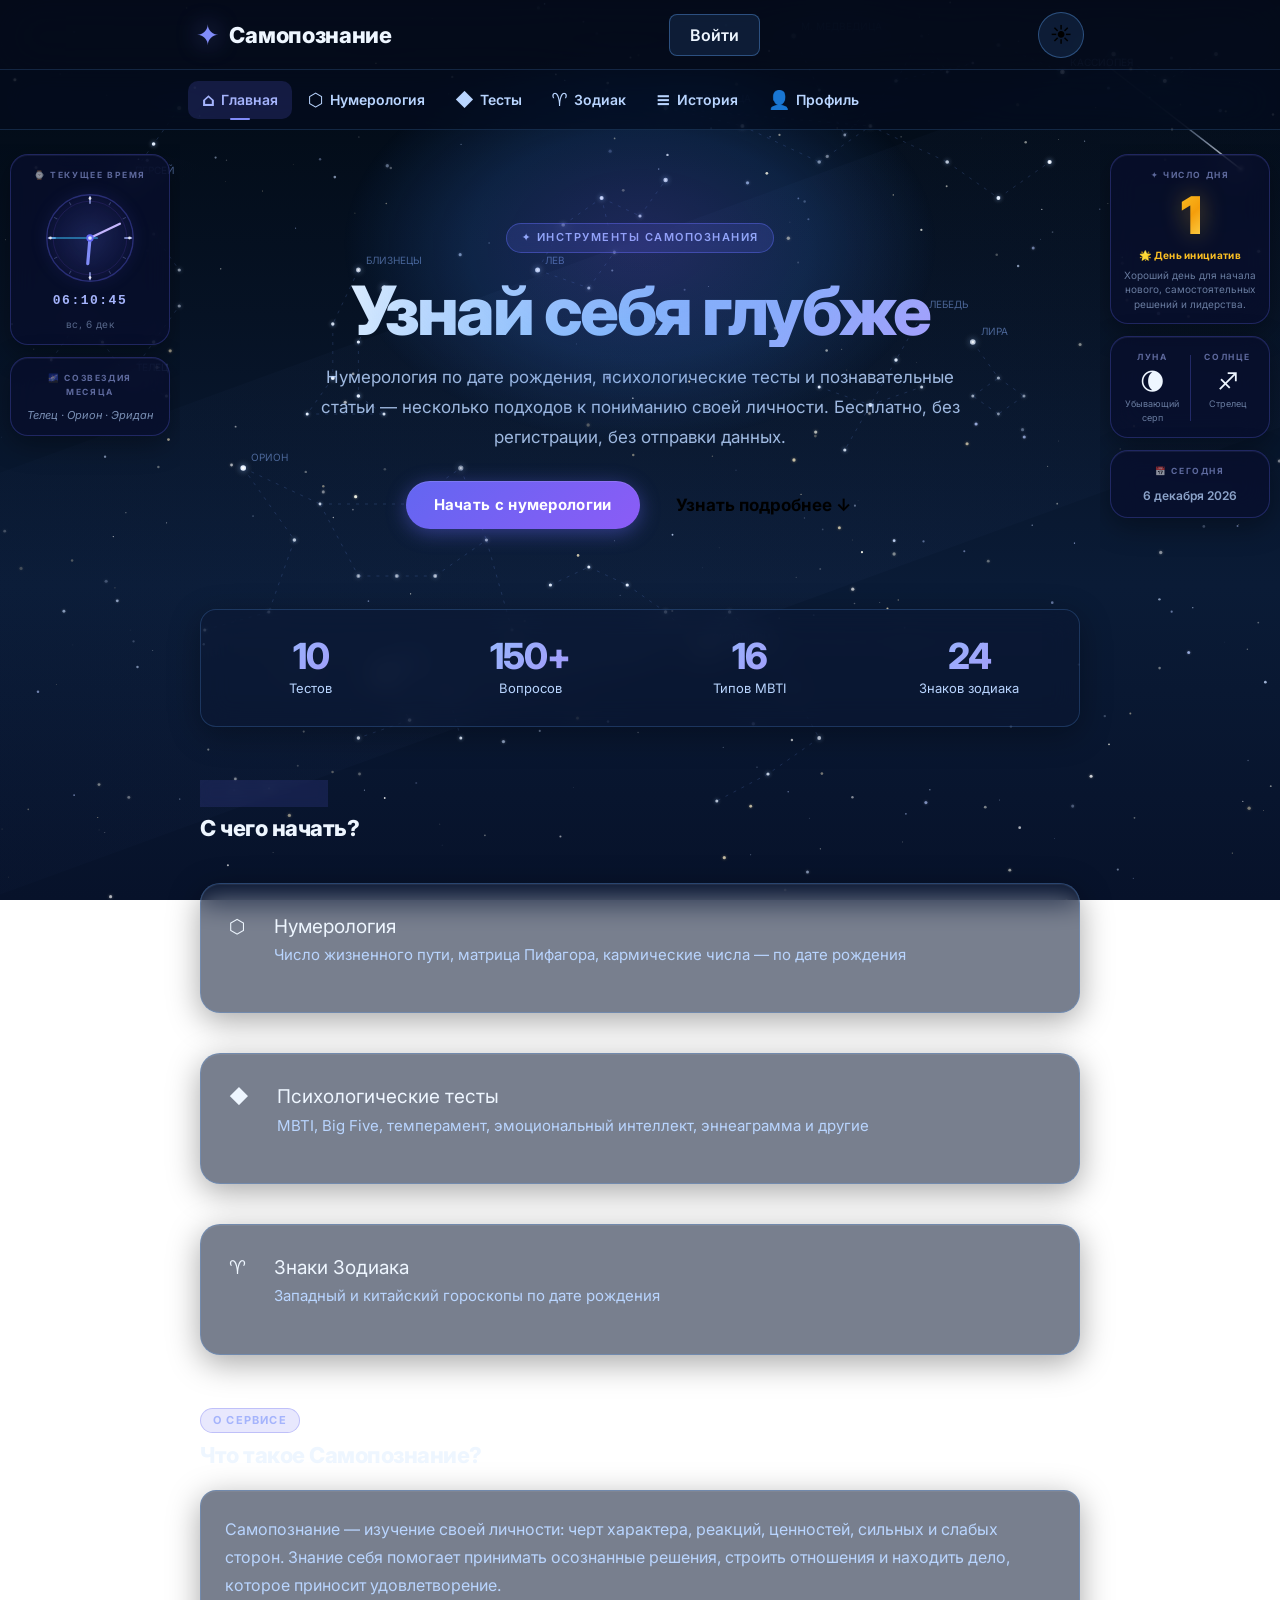
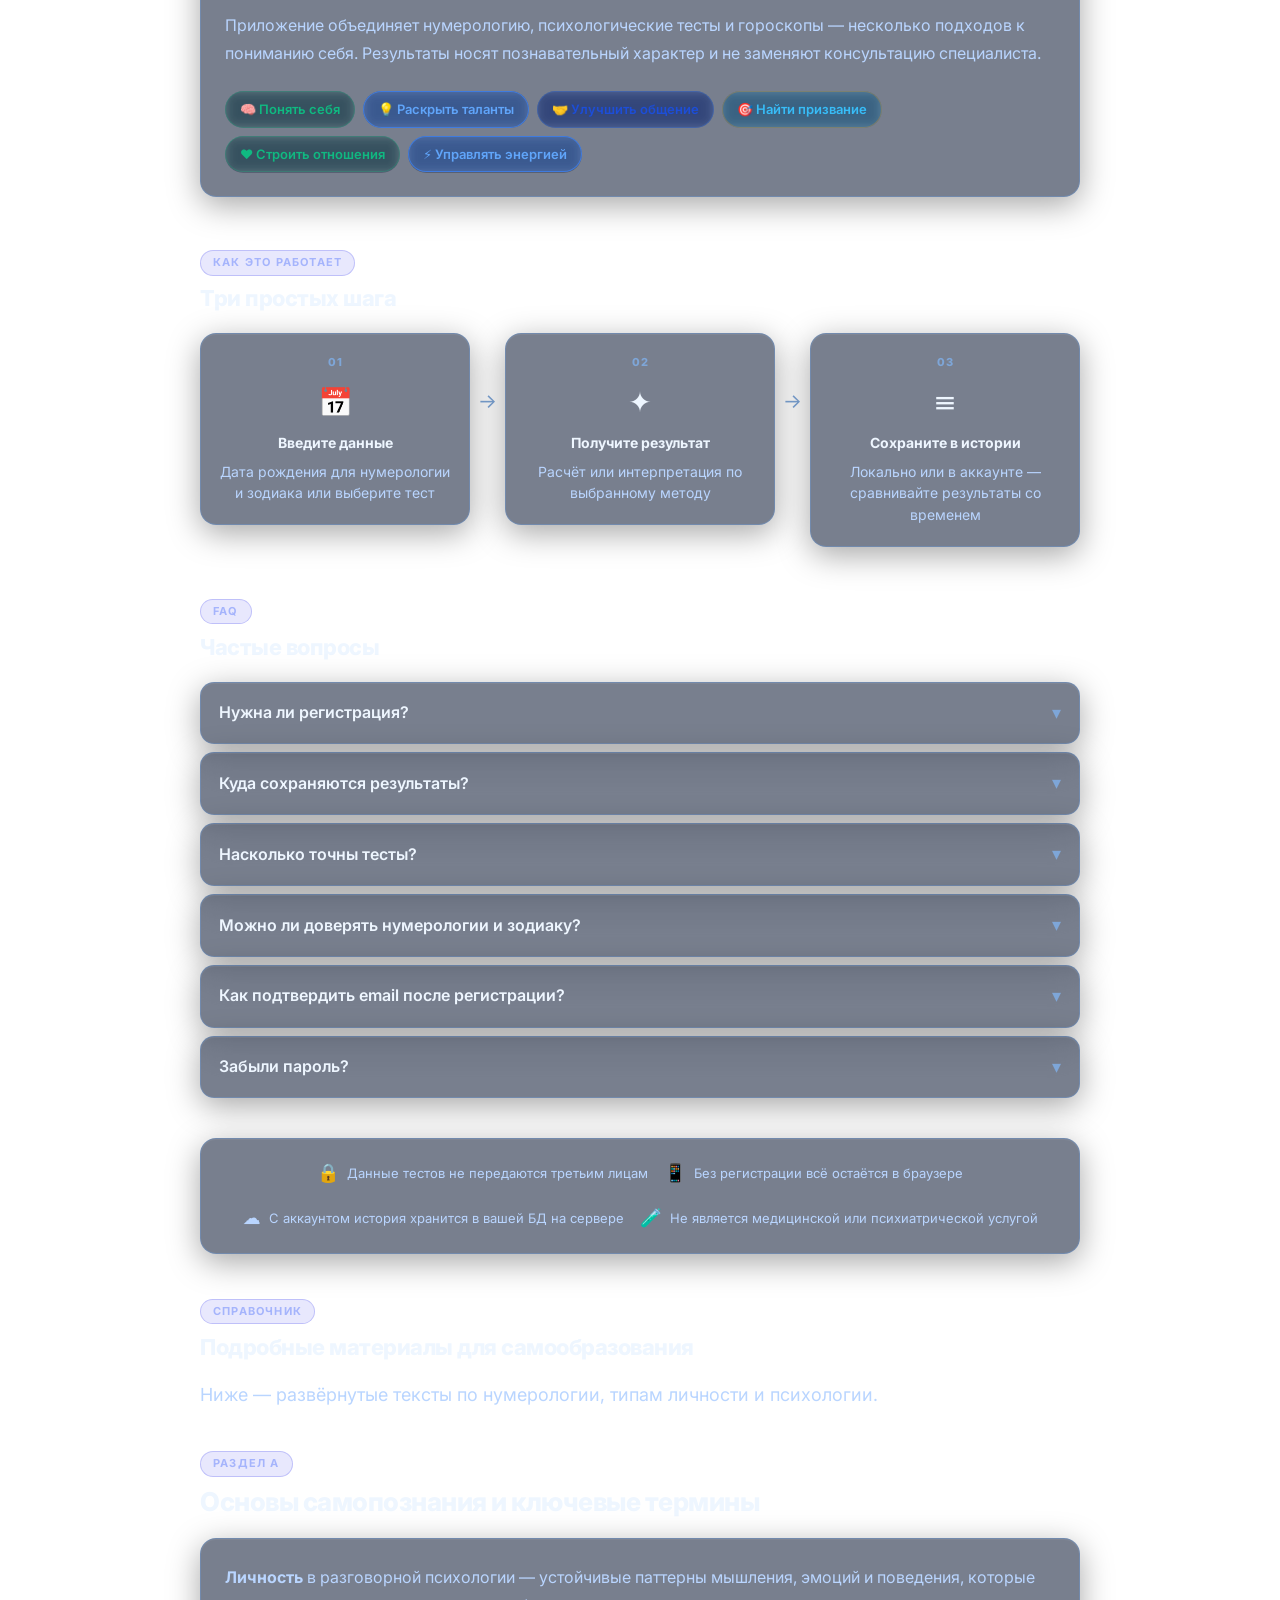
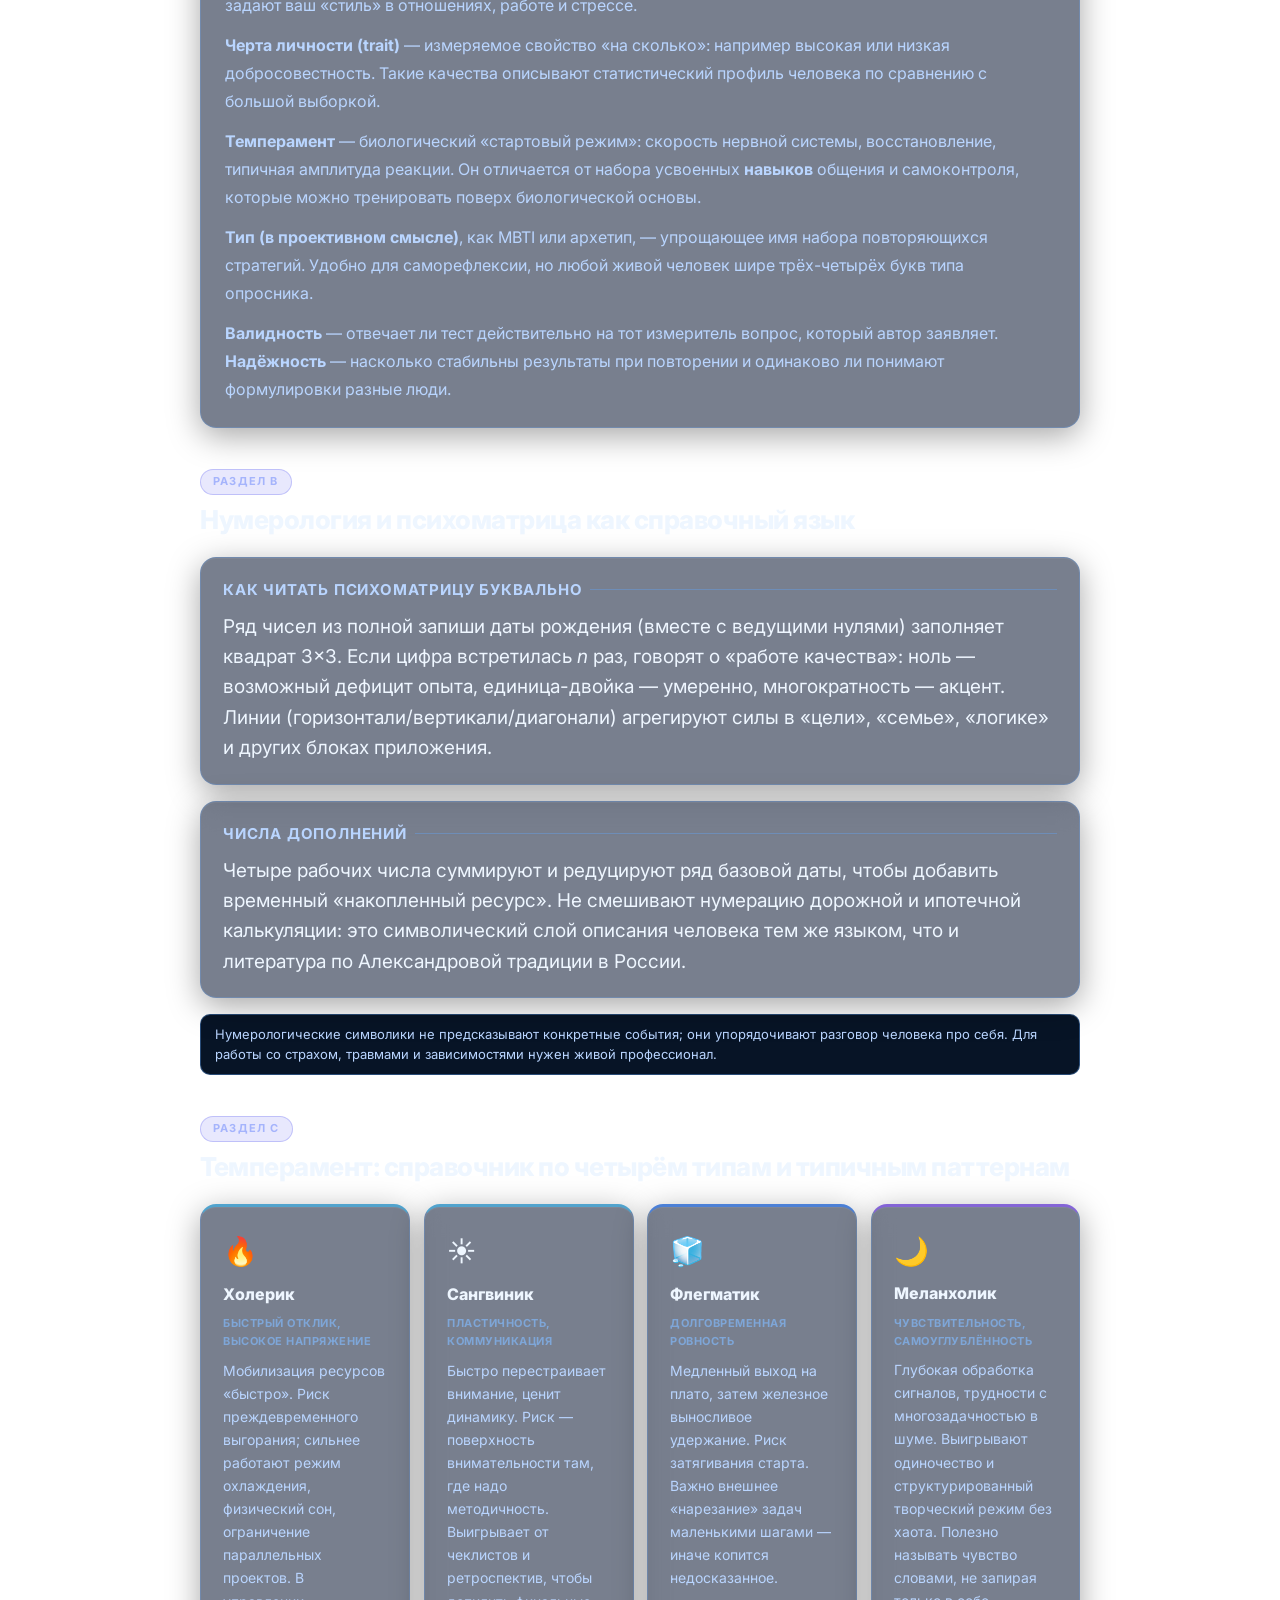
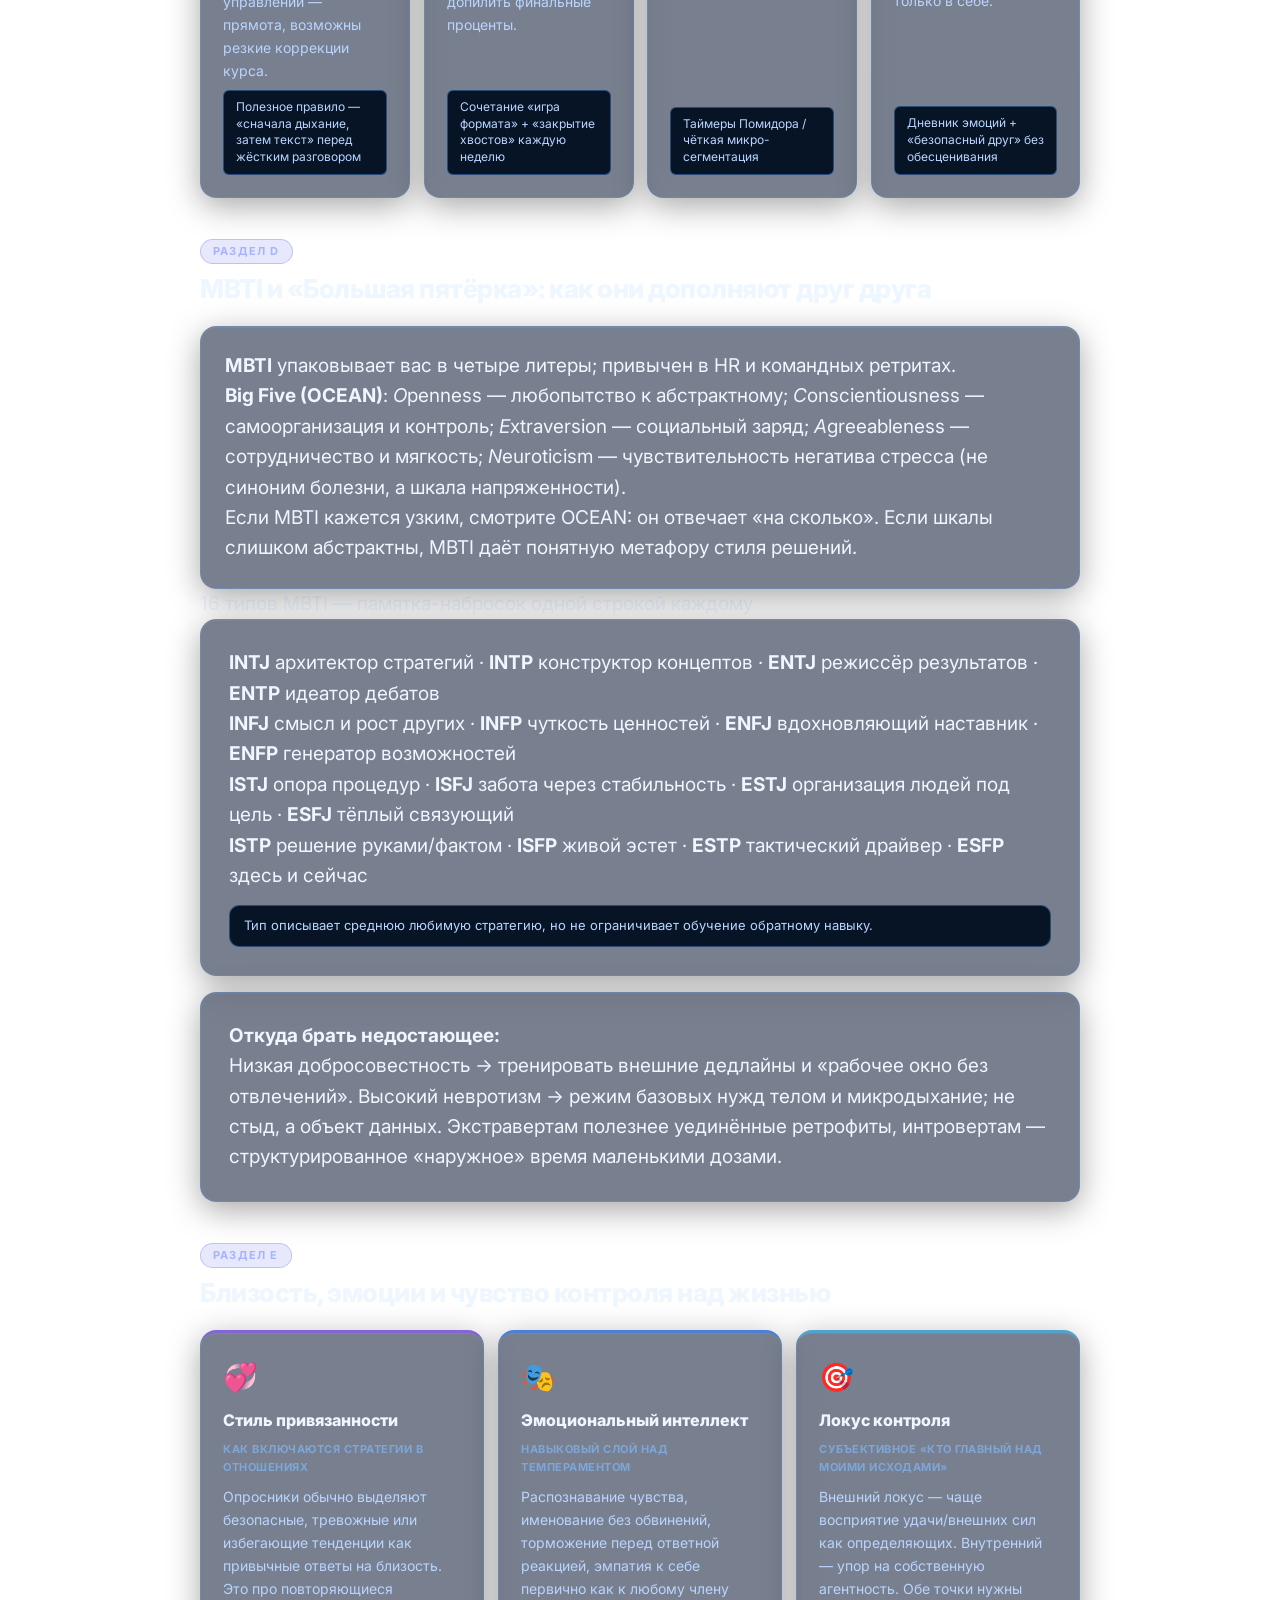
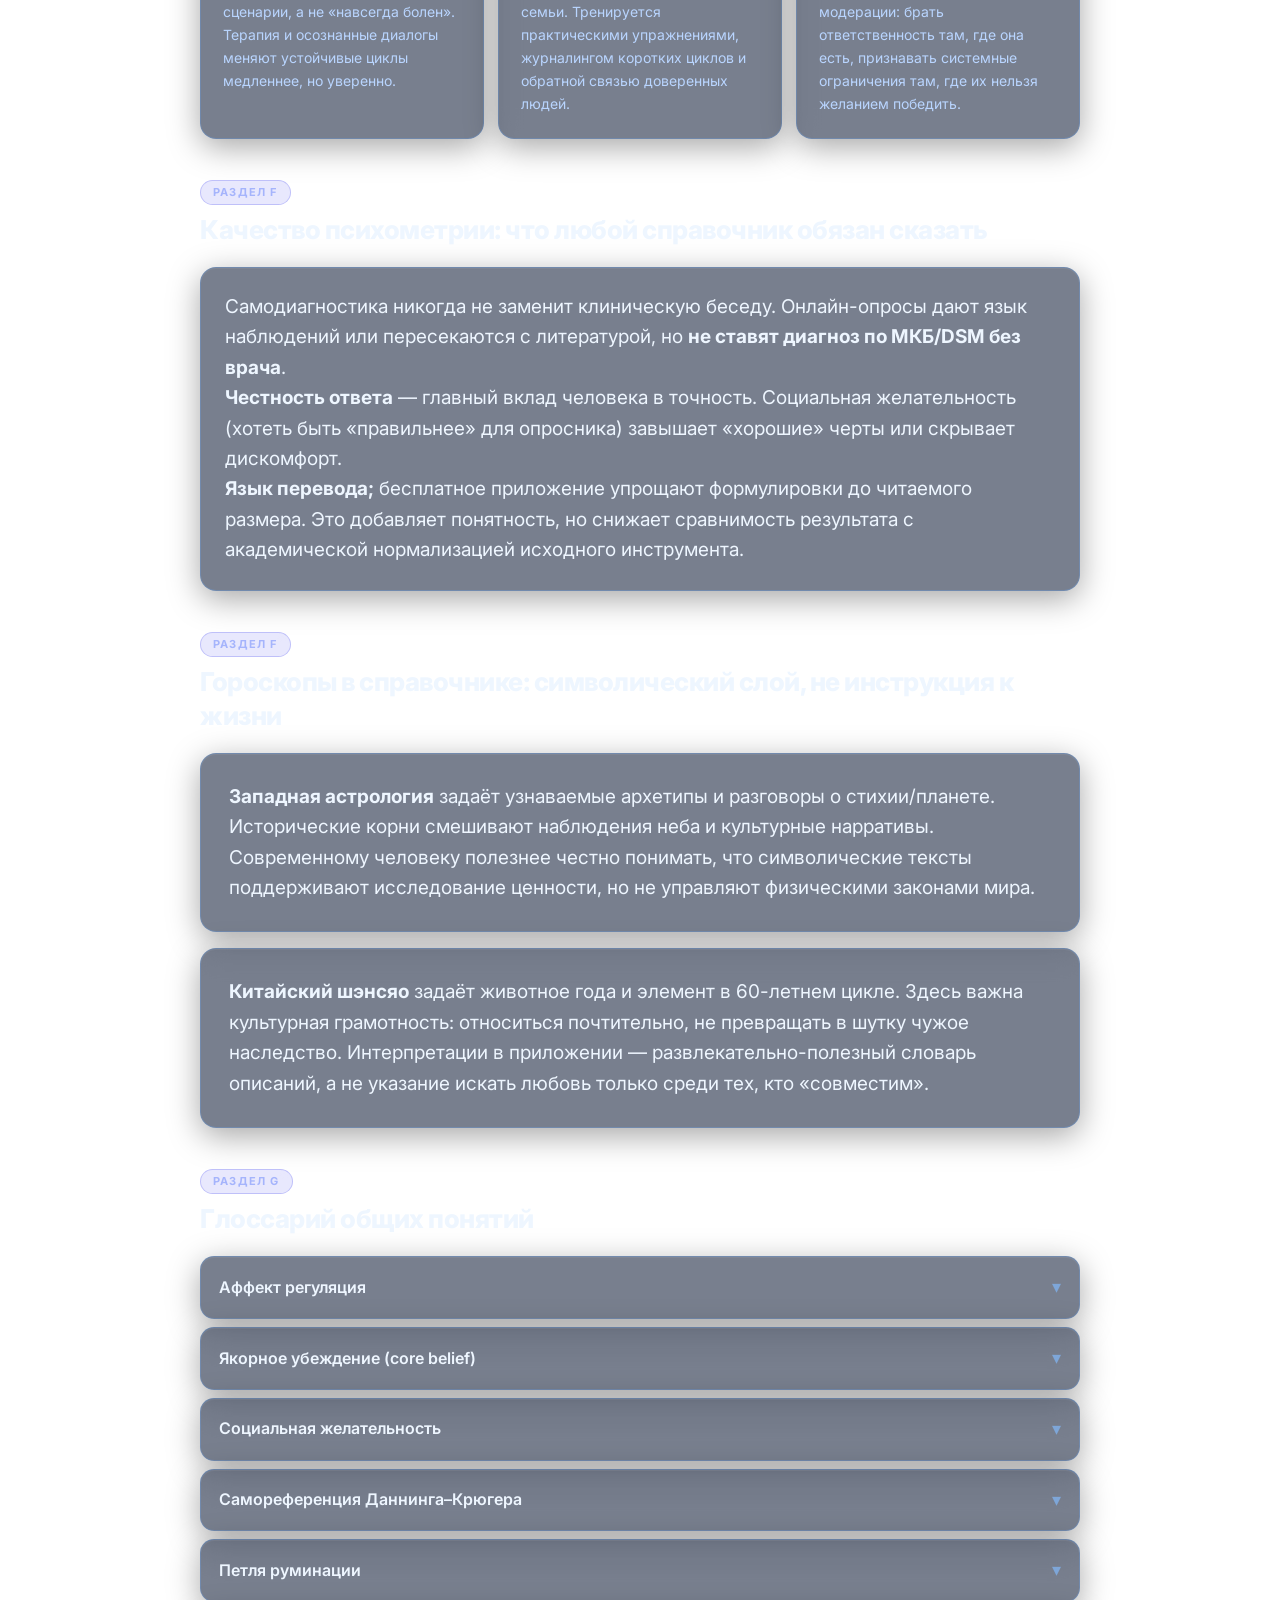
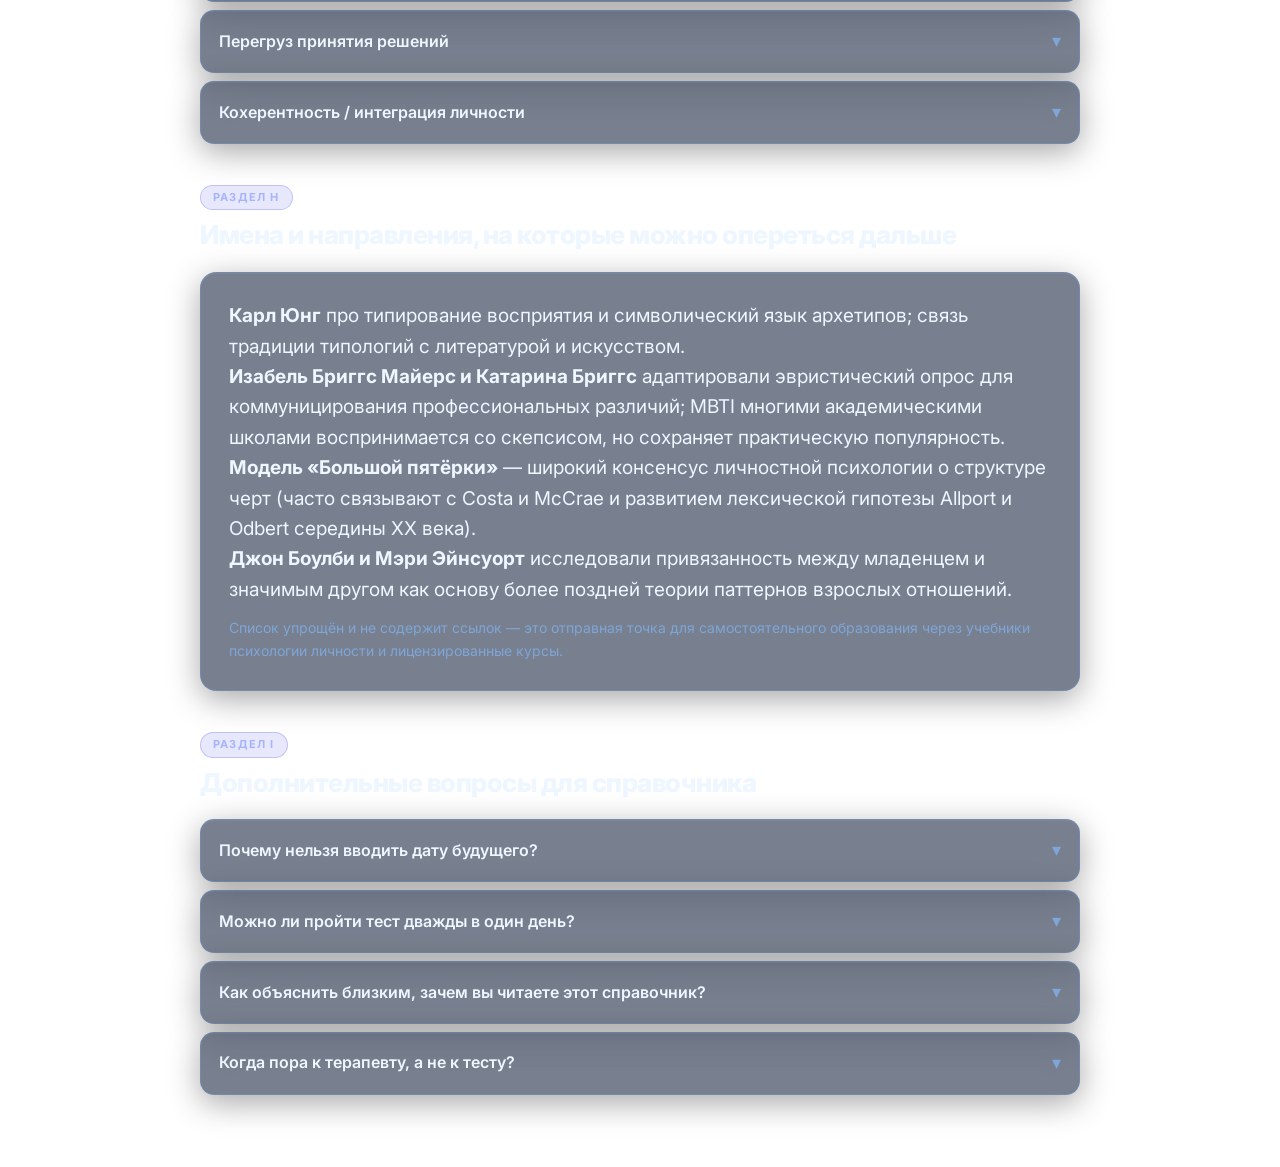
==== index.html @ 9de9a83f "Initial import: Samopoznanie site and API with GitHub auto-sync scripts" ====
﻿<!DOCTYPE html>
<html lang="ru">
<head>
  <meta charset="UTF-8" />
  <meta name="viewport" content="width=device-width, initial-scale=1.0" />
  <title>Самопознание — Нумерология &amp; Психотесты</title>
  <meta name="description" content="Нумерология по дате рождения, психологические тесты и инструменты самопознания — бесплатно, без регистрации." />
  <link rel="preconnect" href="https://fonts.googleapis.com">
  <link rel="preconnect" href="https://fonts.gstatic.com" crossorigin>
  <link href="https://fonts.googleapis.com/css2?family=Inter:ital,opsz,wght@0,14..32,100..900;1,14..32,100..900&display=swap" rel="stylesheet">
  <link rel="stylesheet" href="/css/style.css" />
  <link rel="stylesheet" href="/css/auth.css" />
</head>
<body data-theme="dark">

  <!-- DAY SKY BACKGROUND (visible in light theme only) -->
  <div id="day-sky" aria-hidden="true">
    <div class="ds-sun"></div>
    <div class="ds-cloud ds-cloud-1"></div>
    <div class="ds-cloud ds-cloud-2"></div>
    <div class="ds-cloud ds-cloud-3"></div>
    <div class="ds-cloud ds-cloud-4"></div>
    <div class="ds-cloud ds-cloud-5"></div>
    <div class="ds-bird ds-bird-1"></div>
    <div class="ds-bird ds-bird-2"></div>
    <div class="ds-bird ds-bird-3"></div>
  </div>

  <aside class="side-info side-info-left" aria-hidden="true">
    <div class="side-widget">
      <div class="sw-title">⌚ Текущее время</div>
      <svg viewBox="0 0 100 100" class="sw-clock-svg" aria-hidden="true">
        <defs>
          <radialGradient id="clockBg" cx="50%" cy="50%" r="50%">
            <stop offset="0%" stop-color="rgba(30,40,90,0.6)"/>
            <stop offset="100%" stop-color="rgba(10,15,50,0.3)"/>
          </radialGradient>
        </defs>
        <circle cx="50" cy="50" r="47" fill="url(#clockBg)" stroke="rgba(99,102,241,0.35)" stroke-width="1.5"/>
        <circle cx="50" cy="50" r="40" fill="none" stroke="rgba(139,92,246,0.15)" stroke-width="1"/>
        <line x1="50" y1="5"  x2="50" y2="12" stroke="rgba(165,180,252,0.7)" stroke-width="2" stroke-linecap="round"/>
        <line x1="95" y1="50" x2="88" y2="50" stroke="rgba(165,180,252,0.7)" stroke-width="2" stroke-linecap="round"/>
        <line x1="50" y1="95" x2="50" y2="88" stroke="rgba(165,180,252,0.7)" stroke-width="2" stroke-linecap="round"/>
        <line x1="5"  y1="50" x2="12" y2="50" stroke="rgba(165,180,252,0.7)" stroke-width="2" stroke-linecap="round"/>
        <line x1="50" y1="5" x2="50" y2="9" stroke="rgba(165,180,252,0.3)" stroke-width="1" transform="rotate(30,50,50)"/>
        <line x1="50" y1="5" x2="50" y2="9" stroke="rgba(165,180,252,0.3)" stroke-width="1" transform="rotate(60,50,50)"/>
        <line x1="50" y1="5" x2="50" y2="9" stroke="rgba(165,180,252,0.3)" stroke-width="1" transform="rotate(120,50,50)"/>
        <line x1="50" y1="5" x2="50" y2="9" stroke="rgba(165,180,252,0.3)" stroke-width="1" transform="rotate(150,50,50)"/>
        <line x1="50" y1="5" x2="50" y2="9" stroke="rgba(165,180,252,0.3)" stroke-width="1" transform="rotate(210,50,50)"/>
        <line x1="50" y1="5" x2="50" y2="9" stroke="rgba(165,180,252,0.3)" stroke-width="1" transform="rotate(240,50,50)"/>
        <line x1="50" y1="5" x2="50" y2="9" stroke="rgba(165,180,252,0.3)" stroke-width="1" transform="rotate(300,50,50)"/>
        <line x1="50" y1="5" x2="50" y2="9" stroke="rgba(165,180,252,0.3)" stroke-width="1" transform="rotate(330,50,50)"/>
        <circle cx="50" cy="7"  r="1.5" fill="rgba(255,255,255,0.8)"/>
        <circle cx="93" cy="50" r="1.5" fill="rgba(255,255,255,0.8)"/>
        <circle cx="50" cy="93" r="1.5" fill="rgba(255,255,255,0.8)"/>
        <circle cx="7"  cy="50" r="1.5" fill="rgba(255,255,255,0.8)"/>
        <line id="cw-hour"   x1="50" y1="50" x2="50" y2="22" stroke="#818cf8" stroke-width="3.5" stroke-linecap="round" transform="rotate(0,50,50)"/>
        <line id="cw-minute" x1="50" y1="50" x2="50" y2="14" stroke="#c4b5fd" stroke-width="2.5" stroke-linecap="round" transform="rotate(0,50,50)"/>
        <line id="cw-second" x1="50" y1="58" x2="50" y2="9"  stroke="#38bdf8" stroke-width="1.2" stroke-linecap="round" transform="rotate(0,50,50)"/>
        <circle cx="50" cy="50" r="4"   fill="#6366f1"/>
        <circle cx="50" cy="50" r="2"   fill="#e0e7ff"/>
      </svg>
      <div class="sw-time" id="cw-time-txt">--:--:--</div>
      <div class="sw-date" id="cw-date-txt"></div>
    </div>
    <div class="side-widget">
      <div class="sw-title">🌌 Созвездия месяца</div>
      <div class="sw-constellation" id="cw-constellation">—</div>
    </div>
  </aside>

  <aside class="side-info side-info-right" aria-hidden="true">
    <div class="side-widget">
      <div class="sw-title">✦ Число дня</div>
      <div class="sw-big-num" id="dn-number">—</div>
      <div class="sw-num-name" id="dn-name"></div>
      <div class="sw-num-desc" id="dn-desc"></div>
    </div>
    <div class="side-widget">
      <div class="sw-row">
        <div class="sw-astro-item">
          <div class="sw-title">Луна</div>
          <div class="sw-astro-sym" id="dn-moon-sym">🌙</div>
          <div class="sw-astro-name" id="dn-moon-name"></div>
        </div>
        <div class="sw-divider-v"></div>
        <div class="sw-astro-item">
          <div class="sw-title">Солнце</div>
          <div class="sw-astro-sym" id="dn-sun-sym">☀️</div>
          <div class="sw-astro-name" id="dn-sun-name"></div>
        </div>
      </div>
    </div>
    <div class="side-widget">
      <div class="sw-title">📅 Сегодня</div>
      <div class="sw-today" id="dn-today"></div>
    </div>
  </aside>

  <!-- HEADER -->
  <header class="header">
    <div class="header-inner">
      <button class="logo" onclick="showPage('home')">
        <span class="logo-icon">✦</span>
        <span class="logo-text">Самопознание</span>
      </button>
      <button class="auth-header-btn" id="authBtn" onclick="showAuthModal()">Войти</button>
      <button class="theme-toggle" id="themeBtn" onclick="toggleTheme()" title="Сменить тему">
        <span id="themeIcon">☀️</span>
      </button>
    </div>
  </header>

  <!-- NAV -->
  <nav class="nav" id="mainNav">
    <div class="nav-inner">
      <button class="nav-item active" data-page="home" onclick="showPage('home')">
        <span class="nav-icon">⌂</span><span class="nav-label">Главная</span>
      </button>
      <button class="nav-item" data-page="numerology" onclick="showPage('numerology')">
        <span class="nav-icon">⬡</span><span class="nav-label">Нумерология</span>
      </button>
      <button class="nav-item" data-page="tests" onclick="showTestsPage()">
        <span class="nav-icon">◆</span><span class="nav-label">Тесты</span>
      </button>
      <button class="nav-item" data-page="zodiac" onclick="showPage('zodiac')">
        <span class="nav-icon">♈</span><span class="nav-label">Зодиак</span>
      </button>
      <button class="nav-item" data-page="history" onclick="showPage('history')">
        <span class="nav-icon">≡</span><span class="nav-label">История</span>
      </button>
      <button class="nav-item" data-page="profile" onclick="showPage('profile')">
        <span class="nav-icon">👤</span><span class="nav-label">Профиль</span>
      </button>
    </div>
  </nav>

  <!-- MAIN -->
  <main class="main">

    <!-- HOME PAGE -->
    <section id="page-home" class="page active">
      <div class="hero">
        <div class="hero-badge">✦ Инструменты самопознания</div>
        <h1 class="hero-title">Узнай себя глубже</h1>
        <p class="hero-sub">Нумерология по дате рождения, психологические тесты и познавательные статьи — несколько подходов к пониманию своей личности. Бесплатно, без регистрации, без отправки данных.</p>
        <div class="hero-actions">
          <button class="btn btn-hero" onclick="showPage('numerology')">Начать с нумерологии</button>
          <button class="btn btn-hero-outline" onclick="document.getElementById('homeToolsSection').scrollIntoView({behavior:'smooth'})">Узнать подробнее ↓</button>
        </div>
        <div class="hero-glow"></div>
      </div>

      <div class="stats-row">
        <div class="stat-item"><div class="stat-num">10</div><div class="stat-label">Тестов</div></div>
        <div class="stat-item"><div class="stat-num">150+</div><div class="stat-label">Вопросов</div></div>
        <div class="stat-item"><div class="stat-num">16</div><div class="stat-label">Типов MBTI</div></div>
        <div class="stat-item"><div class="stat-num">24</div><div class="stat-label">Знаков зодиака</div></div>
      </div>

      <div class="home-section" id="homeToolsSection">
        <div class="home-section-label">Инструменты</div>
        <h2 class="home-section-title">С чего начать?</h2>
        <div class="tools-grid">
          <div class="tool-section" onclick="showPage('numerology')" style="cursor:pointer">
            <div class="tool-icon-wrap amber"><span class="tool-icon">⬡</span></div>
            <div class="tool-body">
              <div class="tool-name">Нумерология</div>
              <div class="tool-desc">Число жизненного пути, матрица Пифагора, кармические числа — по дате рождения</div>
            </div>
          </div>
          <div class="tool-section" onclick="showTestsPage()" style="cursor:pointer">
            <div class="tool-icon-wrap indigo"><span class="tool-icon">◆</span></div>
            <div class="tool-body">
              <div class="tool-name">Психологические тесты</div>
              <div class="tool-desc">MBTI, Big Five, темперамент, эмоциональный интеллект, эннеаграмма и другие</div>
            </div>
          </div>
          <div class="tool-section" onclick="showPage('zodiac')" style="cursor:pointer">
            <div class="tool-icon-wrap gold"><span class="tool-icon">♈</span></div>
            <div class="tool-body">
              <div class="tool-name">Знаки Зодиака</div>
              <div class="tool-desc">Западный и китайский гороскопы по дате рождения</div>
            </div>
          </div>
        </div>
      </div>

      <div class="home-section" id="whatIsSection">
        <div class="home-section-label">О сервисе</div>
        <h2 class="home-section-title">Что такое Самопознание?</h2>
        <div id="whatIsContent"></div>
      </div>

      <div class="home-section" id="howItWorksSection">
        <div class="home-section-label">Как это работает</div>
        <h2 class="home-section-title">Три простых шага</h2>
        <div class="steps-row">
          <div class="step-item">
            <div class="step-num">01</div>
            <div class="step-icon">📅</div>
            <div class="step-title">Введите данные</div>
            <div class="step-desc">Дата рождения для нумерологии и зодиака или выберите тест</div>
          </div>
          <span class="step-arrow">→</span>
          <div class="step-item">
            <div class="step-num">02</div>
            <div class="step-icon">✦</div>
            <div class="step-title">Получите результат</div>
            <div class="step-desc">Расчёт или интерпретация по выбранному методу</div>
          </div>
          <span class="step-arrow">→</span>
          <div class="step-item">
            <div class="step-num">03</div>
            <div class="step-icon">≡</div>
            <div class="step-title">Сохраните в истории</div>
            <div class="step-desc">Локально или в аккаунте — сравнивайте результаты со временем</div>
          </div>
        </div>
      </div>

      <div class="home-section" id="faqSection">
        <div class="home-section-label">FAQ</div>
        <h2 class="home-section-title">Частые вопросы</h2>
        <div id="faqContent"></div>
      </div>

      <div class="privacy-strip" id="privacyStrip">
        <div class="ps-row" id="privacyContent"></div>
      </div>

      <div class="home-section" style="margin-top:40px">
        <div class="home-section-label">Справочник</div>
        <h2 class="home-section-title" style="font-size:22px">Подробные материалы для самообразования</h2>
        <p class="page-sub" style="margin-top:8px;text-align:left">Ниже — развёрнутые тексты по нумерологии, типам личности и психологии.</p>
      </div>

      <div class="home-section ref-anchor" id="ref-osnovy" style="margin-top:36px">
        <div class="home-section-label">Раздел A</div>
        <h3 class="home-section-title" style="font-size:26px">Основы самопознания и ключевые термины</h3>
        <div class="what-is-card">
          <div class="what-is-text ref-prose">
            <p><strong>Личность</strong> в разговорной психологии — устойчивые паттерны мышления, эмоций и поведения, которые задают ваш «стиль» в отношениях, работе и стрессе.</p>
            <p><strong>Черта личности (trait)</strong> — измеряемое свойство «на сколько»: например высокая или низкая добросовестность. Такие качества описывают статистический профиль человека по сравнению с большой выборкой.</p>
            <p><strong>Темперамент</strong> — биологический «стартовый режим»: скорость нервной системы, восстановление, типичная амплитуда реакции. Он отличается от набора усвоенных <strong>навыков</strong> общения и самоконтроля, которые можно тренировать поверх биологической основы.</p>
            <p><strong>Тип (в проективном смысле)</strong>, как MBTI или архетип, — упрощающее имя набора повторяющихся стратегий. Удобно для саморефлексии, но любой живой человек шире трёх-четырёх букв типа опросника.</p>
            <p><strong>Валидность</strong> — отвечает ли тест действительно на тот измеритель вопрос, который автор заявляет. <strong>Надёжность</strong> — насколько стабильны результаты при повторении и одинаково ли понимают формулировки разные люди.</p>
          </div>
        </div>
      </div>

      
      <div class="home-section ref-anchor" id="ref-numerologiya" style="margin-top:36px">
        <div class="home-section-label">Раздел B</div>
        <h3 class="home-section-title" style="font-size:26px">Нумерология и психоматрица как справочный язык</h3>
        <div class="ref-two-col">
          <div class="glass-card" style="padding:20px 22px">
            <div class="section-title" style="margin-bottom:10px">Как читать психоматрицу буквально</div>
            <div class="ref-prose">
              <p>Ряд чисел из полной запиши даты рождения (вместе с ведущими нулями) заполняет квадрат 3×3. Если цифра встретилась <em>n</em> раз, говорят о «работе качества»: ноль — возможный дефицит опыта, единица-двойка — умеренно, многократность — акцент. Линии (горизонтали/вертикали/диагонали) агрегируют силы в «цели», «семье», «логике» и других блоках приложения.</p>
            </div>
          </div>
          <div class="glass-card" style="padding:20px 22px">
            <div class="section-title" style="margin-bottom:10px">Числа дополнений</div>
            <div class="ref-prose">
              <p>Четыре рабочих числа суммируют и редуцируют ряд базовой даты, чтобы добавить временный «накопленный ресурс». Не смешивают нумерацию дорожной и ипотечной калькуляции: это символический слой описания человека тем же языком, что и литература по Александровой традиции в России.</p>
            </div>
          </div>
        </div>
        
        <div class="ref-prose tool-note">Нумерологические символики не предсказывают конкретные события; они упорядочивают разговор человека про себя. Для работы со страхом, травмами и зависимостями нужен живой профессионал.</div>
      </div>

      <div class="home-section ref-anchor" id="ref-temperament" style="margin-top:36px">
        <div class="home-section-label">Раздел C</div>
        <h3 class="home-section-title" style="font-size:26px">Темперамент: справочник по четырём типам и типичным паттернам</h3>
        <div class="compare-grid">
          <div class="compare-card compare-amber">
            <div class="cc-emoji">🔥</div>
            <div class="cc-title">Холерик</div>
            <div class="cc-type">быстрый отклик, высокое напряжение</div>
            <div class="cc-text">Мобилизация ресурсов «быстро». Риск преждевременного выгорания; сильнее работают режим охлаждения, физический сон, ограничение параллельных проектов. В управлении — прямота, возможны резкие коррекции курса.</div>
            <div class="cc-for">Полезное правило — «сначала дыхание, затем текст» перед жёстким разговором</div>
          </div>
          <div class="compare-card compare-amber">
            <div class="cc-emoji">☀️</div>
            <div class="cc-title">Сангвиник</div>
            <div class="cc-type">пластичность, коммуникация</div>
            <div class="cc-text">Быстро перестраивает внимание, ценит динамику. Риск — поверхность внимательности там, где надо методичность. Выигрывает от чеклистов и ретроспектив, чтобы допилить финальные проценты.</div>
            <div class="cc-for">Сочетание «игра формата» + «закрытие хвостов» каждую неделю</div>
          </div>
          <div class="compare-card compare-blue">
            <div class="cc-emoji">🧊</div>
            <div class="cc-title">Флегматик</div>
            <div class="cc-type">долговременная ровность</div>
            <div class="cc-text">Медленный выход на плато, затем железное выносливое удержание. Риск затягивания старта. Важно внешнее «нарезание» задач маленькими шагами — иначе копится недосказанное.</div>
            <div class="cc-for">Таймеры Помидора / чёткая микро-сегментация</div>
          </div>
          <div class="compare-card compare-purple">
            <div class="cc-emoji">🌙</div>
            <div class="cc-title">Меланхолик</div>
            <div class="cc-type">чувствительность, самоуглублённость</div>
            <div class="cc-text">Глубокая обработка сигналов, трудности с многозадачностью в шуме. Выигрывают одиночество и структурированный творческий режим без хаота. Полезно называть чувство словами, не запирая только в себе.</div>
            <div class="cc-for">Дневник эмоций + «безопасный друг» без обесценивания</div>
          </div>
        </div>
      </div>

      <div class="home-section ref-anchor" id="ref-mbti-i-bigfive" style="margin-top:36px">
        <div class="home-section-label">Раздел D</div>
        <h3 class="home-section-title" style="font-size:26px">MBTI и «Большая пятёрка»: как они дополняют друг друга</h3>
        <div class="what-is-card">
          <div class="ref-prose">
            <p><strong>MBTI</strong> упаковывает вас в четыре литеры; привычен в HR и командных ретритах.</p>
            <p><strong>Big Five (OCEAN)</strong>: <em>O</em>penness — любопытство к абстрактному; <em>C</em>onscientiousness — самоорганизация и контроль; <em>E</em>xtraversion — социальный заряд; <em>A</em>greeableness — сотрудничество и мягкость; <em>N</em>euroticism — чувствительность негатива стресса (не синоним болезни, а шкала напряженности).</p>
            <p>Если MBTI кажется узким, смотрите OCEAN: он отвечает «на сколько». Если шкалы слишком абстрактны, MBTI даёт понятную метафору стиля решений.</p>
          </div>
        </div>
        <div class="home-ref-mini-title">16 типов MBTI — памятка-набросок одной строкой каждому</div>
        <div class="ref-two-col">
          <div class="glass-card ref-prose dense-mbti-list">
            <p><strong>INTJ</strong> архитектор стратегий · <strong>INTP</strong> конструктор концептов · <strong>ENTJ</strong> режиссёр результатов · <strong>ENTP</strong> идеатор дебатов</p>
            <p><strong>INFJ</strong> смысл и рост других · <strong>INFP</strong> чуткость ценностей · <strong>ENFJ</strong> вдохновляющий наставник · <strong>ENFP</strong> генератор возможностей</p>
            <p><strong>ISTJ</strong> опора процедур · <strong>ISFJ</strong> забота через стабильность · <strong>ESTJ</strong> организация людей под цель · <strong>ESFJ</strong> тёплый связующий</p>
            <p><strong>ISTP</strong> решение руками/фактом · <strong>ISFP</strong> живой эстет · <strong>ESTP</strong> тактический драйвер · <strong>ESFP</strong> здесь и сейчас</p>
            <p class="tool-note" style="margin-top:14px;margin-bottom:0">Тип описывает среднюю любимую стратегию, но не ограничивает обучение обратному навыку.</p>
          </div>
          <div class="glass-card ref-prose">
            <strong>Откуда брать недостающее:</strong><br/>
            Низкая добросовестность → тренировать внешние дедлайны и «рабочее окно без отвлечений». Высокий невротизм → режим базовых нужд телом и микродыхание; не стыд, а объект данных. Экстравертам полезнее уединённые ретрофиты, интровертам — структурированное «наружное» время маленькими дозами.
          </div>
        </div>
      </div>

      <div class="home-section ref-anchor" id="ref-otnosheniya-i-regulyaciya" style="margin-top:36px">
        <div class="home-section-label">Раздел E</div>
        <h3 class="home-section-title" style="font-size:26px">Близость, эмоции и чувство контроля над жизнью</h3>
        <div class="compare-grid">
          <div class="compare-card compare-purple">
            <div class="cc-emoji">💞</div>
            <div class="cc-title">Стиль привязанности</div>
            <div class="cc-type">как включаются стратегии в отношениях</div>
            <div class="cc-text">Опросники обычно выделяют безопасные, тревожные или избегающие тенденции как привычные ответы на близость. Это про повторяющиеся сценарии, а не «навсегда болен». Терапия и осознанные диалогы меняют устойчивые циклы медленнее, но уверенно.</div>
          </div>
          <div class="compare-card compare-blue">
            <div class="cc-emoji">🎭</div>
            <div class="cc-title">Эмоциональный интеллект</div>
            <div class="cc-type">навыковый слой над темпераментом</div>
            <div class="cc-text">Распознавание чувства, именование без обвинений, торможение перед ответной реакцией, эмпатия к себе первично как к любому члену семьи. Тренируется практическими упражнениями, журналингом коротких циклов и обратной связью доверенных людей.</div>
          </div>
          <div class="compare-card compare-amber">
            <div class="cc-emoji">🎯</div>
            <div class="cc-title">Локус контроля</div>
            <div class="cc-type">субъективное «кто главный над моими исходами»</div>
            <div class="cc-text">Внешний локус — чаще восприятие удачи/внешних сил как определяющих. Внутренний — упор на собственную агентность. Обе точки нужны модерации: брать ответственность там, где она есть, признавать системные ограничения там, где их нельзя желанием победить.</div>
          </div>
        </div>
      </div>

      <div class="home-section ref-anchor" id="ref-kachestvo" style="margin-top:36px">
        <div class="home-section-label">Раздел F</div>
        <h3 class="home-section-title" style="font-size:26px">Качество психометрии: что любой справочник обязан сказать</h3>
        <div class="what-is-card">
          <div class="ref-prose">
            <p>Самодиагностика никогда не заменит клиническую беседу. Онлайн-опросы дают язык наблюдений или пересекаются с литературой, но <strong>не ставят диагноз по МКБ/DSM без врача</strong>.</p>
            <p><strong>Честность ответа</strong> — главный вклад человека в точность. Социальная желательность (хотеть быть «правильнее» для опросника) завышает «хорошие» черты или скрывает дискомфорт.</p>
            <p><strong>Язык перевода;</strong> бесплатное приложение упрощают формулировки до читаемого размера. Это добавляет понятность, но снижает сравнимость результата с академической нормализацией исходного инструмента.</p>
          </div>
        </div>
      </div>

      <div class="home-section ref-anchor" id="ref-goroskopy-disclaimer" style="margin-top:36px">
        <div class="home-section-label">Раздел F</div>
        <h3 class="home-section-title" style="font-size:26px">Гороскопы в справочнике: символический слой, не инструкция к жизни</h3>
        <div class="ref-two-col">
          <div class="glass-card ref-prose"><strong>Западная астрология</strong> задаёт узнаваемые архетипы и разговоры о стихии/планете. Исторические корни смешивают наблюдения неба и культурные нарративы. Современному человеку полезнее честно понимать, что символические тексты поддерживают исследование ценности, но не управляют физическими законами мира.</div>
          <div class="glass-card ref-prose"><strong>Китайский шэнсяо</strong> задаёт животное года и элемент в 60-летнем цикле. Здесь важна культурная грамотность: относиться почтительно, не превращать в шутку чужое наследство. Интерпретации в приложении — развлекательно-полезный словарь описаний, а не указание искать любовь только среди тех, кто «совместим».</div>
        </div>
      </div>

      

      <div class="home-section ref-anchor" id="ref-glossary" style="margin-top:36px">
        <div class="home-section-label">Раздел G</div>
        <h3 class="home-section-title" style="font-size:26px">Глоссарий общих понятий</h3>
        <div class="faq-list">
          <div class="faq-item" onclick="toggleFaq(this)"><div class="faq-q">Аффект регуляция <span class="faq-arrow">▾</span></div><div class="faq-a">Способ управлять силой и длительностью переживаемых эмоций: от переименования чувства до физической стабилизации дыхания/тела и отсроченного решения проблемного письма.</div></div>
          <div class="faq-item" onclick="toggleFaq(this)"><div class="faq-q">Якорное убеждение (core belief) <span class="faq-arrow">▾</span></div><div class="faq-a">Глубокие правила вроде «меня недостаточно» или «мир всегда капризен», которые окрашивают интерпретации событий. Они могут поддерживаться травмами, но поддаются изменению в терапии КПТ-семейства и опыте новых маленьких успехов.</div></div>
          <div class="faq-item" onclick="toggleFaq(this)"><div class="faq-q">Социальная желательность <span class="faq-arrow">▾</span></div><div class="faq-a">Склонность отвечать «правильнее» себя вместо честнее. Ухудшает совпадение результата с реальными повторяющимися реакциями.</div></div>
          <div class="faq-item" onclick="toggleFaq(this)"><div class="faq-q">Самореференция Даннинга–Крюгера <span class="faq-arrow">▾</span></div><div class="faq-a">Низкая объективность оценивает свой навык выше экспертности; эксперты недооценивают свой уровень. Наблюдайте паттерны внешней обратной связи, а не один тест без контекста.</div></div>
          <div class="faq-item" onclick="toggleFaq(this)"><div class="faq-q">Петля руминации <span class="faq-arrow">▾</span></div><div class="faq-a">Кручение проблемами без действия усиливает тревогу. Лечится не только «остановиться думать», а конкретной подстановкой микрозадачи, физической сменой среды или заземления.</div></div>
          <div class="faq-item" onclick="toggleFaq(this)"><div class="faq-q">Перегруз принятия решений <span class="faq-arrow">▾</span></div><div class="faq-a">Когда утомляет даже маленький выбор из-за длинного потока задач за день. Темперамент J/P и черта добросовестности здесь смешиваются с реальной усталостью режима работы.</div></div>
          <div class="faq-item" onclick="toggleFaq(this)"><div class="faq-q">Кохерентность / интеграция личности <span class="faq-arrow">▾</span></div><div class="faq-a">Ощущение, что ваши истории про себя, ценности и поступки согласованы хотя бы в больших чертах, а не воюют между собой. Не финальное состояние, а тренируемый навык наблюдений за ценностными компромиссами.</div></div>
        </div>
      </div>

      <div class="home-section ref-anchor" id="ref-bibliografiya" style="margin-top:36px">
        <div class="home-section-label">Раздел H</div>
        <h3 class="home-section-title" style="font-size:26px">Имена и направления, на которые можно опереться дальше</h3>
        <div class="ref-prose glass-card">
          <p><strong>Карл Юнг</strong> про типирование восприятия и символический язык архетипов; связь традиции типологий с литературой и искусством.</p>
          <p><strong>Изабель Бриггс Майерс и Катарина Бриггс</strong> адаптировали эвристический опрос для коммуницирования профессиональных различий; MBTI многими академическими школами воспринимается со скепсисом, но сохраняет практическую популярность.</p>
          <p><strong>Модель «Большой пятёрки»</strong> — широкий консенсус личностной психологии о структуре черт (часто связывают с Costa и McCrae и развитием лексической гипотезы Allport и Odbert середины XX века).</p>
          <p><strong>Джон Боулби и Мэри Эйнсуорт</strong> исследовали привязанность между младенцем и значимым другом как основу более поздней теории паттернов взрослых отношений.</p>
          <p style="margin-top:12px;color:var(--text-dim);font-size:14px">Список упрощён и не содержит ссылок — это отправная точка для самостоятельного образования через учебники психологии личности и лицензированные курсы.</p>
        </div>
      </div>

      <div class="home-section ref-anchor" id="ref-chavo-dop" style="margin-top:36px">
        <div class="home-section-label">Раздел I</div>
        <h3 class="home-section-title" style="font-size:26px">Дополнительные вопросы для справочника</h3>
        <div class="faq-list">
          <div class="faq-item" onclick="toggleFaq(this)"><div class="faq-q">Почему нельзя вводить дату будущего? <span class="faq-arrow">▾</span></div><div class="faq-a">День рождения по определению уже произошёл. Будущие даты противоречат логике расчётов и приводят к бессмысленным текстам «про вашу уже родившуюся личность».</div></div>
          <div class="faq-item" onclick="toggleFaq(this)"><div class="faq-q">Можно ли пройти тест дважды в один день? <span class="faq-arrow">▾</span></div><div class="faq-a">Можно, но второй результат полезнее смотреть как «режим утро/настроение вечера», а не как новое «Я навсегда». Для наблюдений сохраняйте оба в истории с пометкой контекста.</div></div>
          <div class="faq-item" onclick="toggleFaq(this)"><div class="faq-q">Как объяснить близким, зачем вы читаете этот справочник? <span class="faq-arrow">▾</span></div><div class="faq-a">Так: «я учусь называть свои реакции и разбирать, какие из них привычки, а какие — телесные или стрессовые». Это снижает обвинение друг друга в «оправданиях».</div></div>
          <div class="faq-item" onclick="toggleFaq(this)"><div class="faq-q">Когда пора к терапевту, а не к тесту? <span class="faq-arrow">▾</span></div><div class="faq-a">Если переживания мешают работе, сну, питанию, отношениям дольше нескольких недель; если есть мысли о причинении вреда себе или другим; если вы чувствуете, что «не справляюсь» — обратитесь к специалисту очно или по телефону доверия в вашем регионе.</div></div>
        </div>
      </div>

    </section>

    <!-- NUMEROLOGY PAGE -->
    <section id="page-numerology" class="page">
      <div class="page-header">
        <h2 class="page-title"><span class="title-icon amber">⬡</span> Нумерология</h2>
        <p class="page-sub">Введите дату рождения для расчёта нумерологических показателей</p>
      </div>
      <div class="glass-card">
        <label class="field-label">Дата рождения</label>
        <div class="input-row">
          <input type="text" id="numDateInput" class="input-field" placeholder="ДД.ММ.ГГГГ" maxlength="10"
            oninput="formatDateInput(this)" onkeydown="if(event.key==='Enter') calcNumerology()" />
          <button class="btn btn-primary" onclick="calcNumerology()">Рассчитать</button>
        </div>
        <p class="input-hint">Например: 15.03.1992</p>
        <div id="numError" class="error-msg" style="display:none"></div>
      </div>
      <div id="numResult" style="display:none"></div>
    </section>

    <!-- TESTS PAGE -->
    <section id="page-tests" class="page">
      <div class="page-header" id="testsPageHeader">
        <h2 class="page-title"><span class="title-icon blue">◆</span> Тесты</h2>
        <p class="page-sub">Выберите тест для глубокого самоанализа</p>
      </div>

      <div id="testsHub" class="tests-hub">
        <button type="button" class="test-card test-card-amber" onclick="openTestPanel('temperament')">
          <span class="test-card-icon">◈</span>
          <span class="test-card-title">Темперамент</span>
          <span class="test-card-desc">20 вопросов о реакциях и поведении — 4 типа по Гиппократу</span>
        </button>
        <button type="button" class="test-card test-card-blue" onclick="openTestPanel('mbti')">
          <span class="test-card-icon">◉</span>
          <span class="test-card-title">MBTI</span>
          <span class="test-card-desc">35 вопросов — 16 типов личности по Юнгу и Майерс-Бриггс</span>
        </button>
        <button type="button" class="test-card test-card-green" onclick="openTestPanel('bigfive')">
          <span class="test-card-icon">🧩</span>
          <span class="test-card-title">Big Five (OCEAN)</span>
          <span class="test-card-desc">25 вопросов — 5 факторов личности</span>
        </button>
        <button type="button" class="test-card test-card-rose" onclick="openTestPanel('attachment')">
          <span class="test-card-icon">💞</span>
          <span class="test-card-title">Стиль привязанности</span>
          <span class="test-card-desc">Как вы строите близость в отношениях</span>
        </button>
        <button type="button" class="test-card test-card-teal" onclick="openTestPanel('eq')">
          <span class="test-card-icon">🎭</span>
          <span class="test-card-title">Эмоциональный интеллект</span>
          <span class="test-card-desc">Осознавание эмоций, эмпатия и саморегуляция</span>
        </button>
        <button type="button" class="test-card test-card-slate" onclick="openTestPanel('locus')">
          <span class="test-card-icon">🎯</span>
          <span class="test-card-title">Локус контроля</span>
          <span class="test-card-desc">Верите ли вы в успех как в результат усилий или удачи</span>
        </button>
        <button type="button" class="test-card test-card-purple" onclick="openExtendedTestPanel('enneagram')">
          <span class="test-card-icon">🔵</span>
          <span class="test-card-title">Эннеаграмма</span>
          <span class="test-card-desc">18 вопросов — 9 архетипов мотивации и стратегий поведения</span>
        </button>
        <button type="button" class="test-card test-card-rose" onclick="openExtendedTestPanel('lovelang')">
          <span class="test-card-icon">💝</span>
          <span class="test-card-title">Языки любви</span>
          <span class="test-card-desc">10 вопросов — как вы выражаете и получаете любовь и заботу</span>
        </button>
        <button type="button" class="test-card test-card-green" onclick="openExtendedTestPanel('selfesteem')">
          <span class="test-card-icon">🌱</span>
          <span class="test-card-title">Самооценка Розенберга</span>
          <span class="test-card-desc">10 утверждений — классическая шкала самооценки личности</span>
        </button>
        <button type="button" class="test-card test-card-pink" onclick="openTestPanel('humor')">
          <span class="test-card-icon">😄</span>
          <span class="test-card-title">Шуточный тест</span>
          <span class="test-card-desc">6 блоков по 5 вопросов — узнайте, кто вы на самом деле</span>
        </button>
      </div>

      <div id="test-panel-temperament" class="test-panel" style="display:none">
        <button type="button" class="test-back-btn" onclick="backToTestsHub()">← К списку тестов</button>
        <div class="test-panel-intro">
          <h3 class="test-panel-title"><span class="title-icon amber">◈</span> Тест темперамента</h3>
          <p class="test-panel-sub">20 вопросов о ваших реакциях, эмоциях и поведении</p>
        </div>
        <div id="tempTest"></div>
        <div id="tempResult" style="display:none"></div>
      </div>
      <div id="test-panel-mbti" class="test-panel" style="display:none">
        <button type="button" class="test-back-btn" onclick="backToTestsHub()">← К списку тестов</button>
        <div class="test-panel-intro">
          <h3 class="test-panel-title"><span class="title-icon blue">◉</span> Тест MBTI</h3>
          <p class="test-panel-sub">35 вопросов для определения типа личности по методике Майерс-Бриггс</p>
        </div>
        <div id="mbtiTest"></div>
        <div id="mbtiResult" style="display:none"></div>
      </div>
      <div id="test-panel-bigfive" class="test-panel" style="display:none">
        <button type="button" class="test-back-btn" onclick="backToTestsHub()">← К списку тестов</button>
        <div class="test-panel-intro">
          <h3 class="test-panel-title"><span class="title-icon" style="background:rgba(16,185,129,0.15);color:#10b981">🧩</span> Большая пятёрка (OCEAN)</h3>
          <p class="test-panel-sub">20 утверждений — оцените, насколько они с вами согласуются</p>
        </div>
        <div id="bfTest"></div>
        <div id="bfResult" style="display:none"></div>
      </div>
      <div id="test-panel-attachment" class="test-panel" style="display:none">
        <button type="button" class="test-back-btn" onclick="backToTestsHub()">← К списку тестов</button>
        <div class="test-panel-intro">
          <h3 class="test-panel-title"><span class="title-icon" style="background:rgba(236,72,153,0.15);color:#ec4899">💞</span> Стиль привязанности</h3>
          <p class="test-panel-sub">12 вопросов о близости и отношениях</p>
        </div>
        <div id="attTest"></div>
        <div id="attResult" style="display:none"></div>
      </div>
      <div id="test-panel-eq" class="test-panel" style="display:none">
        <button type="button" class="test-back-btn" onclick="backToTestsHub()">← К списку тестов</button>
        <div class="test-panel-intro">
          <h3 class="test-panel-title"><span class="title-icon" style="background:rgba(20,184,166,0.15);color:#14b8a6">🎭</span> Эмоциональный интеллект</h3>
          <p class="test-panel-sub">15 вопросов о понимании себя и других</p>
        </div>
        <div id="eqTest"></div>
        <div id="eqResult" style="display:none"></div>
      </div>
      <div id="test-panel-locus" class="test-panel" style="display:none">
        <button type="button" class="test-back-btn" onclick="backToTestsHub()">← К списку тестов</button>
        <div class="test-panel-intro">
          <h3 class="test-panel-title"><span class="title-icon" style="background:rgba(100,116,139,0.2);color:#94a3b8">🎯</span> Локус контроля</h3>
          <p class="test-panel-sub">10 вопросов — насколько вы ощущаете контроль над событиями</p>
        </div>
        <div id="locusTest"></div>
        <div id="locusResult" style="display:none"></div>
      </div>
      <div id="test-panel-enneagram" class="test-panel" style="display:none">
        <button type="button" class="test-back-btn" onclick="backToTestsHub()">← К списку тестов</button>
        <div class="test-panel-intro">
          <h3 class="test-panel-title"><span class="title-icon" style="background:rgba(99,102,241,0.15);color:#818cf8">🔵</span> Эннеаграмма</h3>
          <p class="test-panel-sub">18 утверждений — оцените, насколько каждое описывает вас</p>
        </div>
        <div id="ennTest"></div>
        <div id="ennResult" style="display:none"></div>
      </div>
      <div id="test-panel-lovelang" class="test-panel" style="display:none">
        <button type="button" class="test-back-btn" onclick="backToTestsHub()">← К списку тестов</button>
        <div class="test-panel-intro">
          <h3 class="test-panel-title"><span class="title-icon" style="background:rgba(236,72,153,0.15);color:#f472b6">💝</span> Языки любви</h3>
          <p class="test-panel-sub">10 вопросов — выберите вариант, который важнее для вас</p>
        </div>
        <div id="llTest"></div>
        <div id="llResult" style="display:none"></div>
      </div>
      <div id="test-panel-selfesteem" class="test-panel" style="display:none">
        <button type="button" class="test-back-btn" onclick="backToTestsHub()">← К списку тестов</button>
        <div class="test-panel-intro">
          <h3 class="test-panel-title"><span class="title-icon" style="background:rgba(16,185,129,0.15);color:#34d399">🌱</span> Самооценка Розенберга</h3>
          <p class="test-panel-sub">10 утверждений — оцените своё согласие с каждым</p>
        </div>
        <div id="seTest"></div>
        <div id="seResult" style="display:none"></div>
      </div>

      <!-- HUMOR TEST PANEL -->
      <div id="test-panel-humor" class="test-panel" style="display:none">
        <button type="button" class="test-back-btn" onclick="backToTestsHub()">← К списку тестов</button>
        <div class="test-panel-intro">
          <h3 class="test-panel-title"><span class="title-icon" style="background:rgba(236,72,153,0.15);color:#f472b6">😄</span> Шуточный тест</h3>
          <p class="test-panel-sub">6 блоков по 5 вопросов. На каждый вопрос ответьте «Да» или «Нет». Результат блока определяется большинством ответов.</p>
        </div>
        <div id="humorTest"></div>
      </div>
    </section>

    <!-- ZODIAC PAGE -->
    <section id="page-zodiac" class="page">
      <div class="page-header">
        <h2 class="page-title"><span class="title-icon" style="background:rgba(251,191,36,0.15);color:#fbbf24">♈</span> Знаки Зодиака</h2>
        <p class="page-sub">Западный гороскоп и Китайский гороскоп (Шэнсяо) по дате рождения</p>
      </div>
      <div class="glass-card">
        <label class="field-label">Дата рождения</label>
        <div class="input-row">
          <input type="text" id="zodiacDateInput" class="input-field" placeholder="ДД.ММ.ГГГГ" maxlength="10"
            oninput="formatDateInput(this)" onkeydown="if(event.key==='Enter') calcZodiac()" />
          <button class="btn btn-primary" onclick="calcZodiac()">Определить</button>
        </div>
        <p class="input-hint">Например: 15.03.1992</p>
        <div id="zodiacError" class="error-msg" style="display:none"></div>
      </div>
      <div class="home-section">
        <div class="home-section-label">Западный зодиак</div>
        <h3 class="home-section-title" style="font-size:18px">12 знаков западного гороскопа</h3>
        <div id="zodiacAllSigns" class="zodiac-grid"></div>
      </div>
      <div class="home-section">
        <div class="home-section-label">Китайский гороскоп</div>
        <h3 class="home-section-title" style="font-size:18px">12 животных Шэнсяо</h3>
        <div id="chineseAllSigns" class="zodiac-grid"></div>
      </div>
      <div id="zodiacResult" style="display:none"></div>
    </section>

    <!-- HISTORY PAGE -->
    <section id="page-history" class="page">
      <div class="page-header">
        <h2 class="page-title"><span class="title-icon" style="background:rgba(139,92,246,0.15);color:#a78bfa">≡</span> История</h2>
        <p class="page-sub">Все ваши результаты сохраняются здесь</p>
      </div>
      <div id="historyContent"></div>
    </section>

    <!-- PROFILE PAGE -->
    <section id="page-profile" class="page">
      <div class="page-header">
        <h2 class="page-title"><span class="title-icon" style="background:rgba(16,185,129,0.15);color:#10b981">👤</span> Мой профиль</h2>
        <p class="page-sub">Личная карточка с портретом личности на основе всех пройденных тестов</p>
      </div>
      <div id="profileContent"></div>
    </section>

  </main>

  <!-- AUTH MODAL -->
  <div id="authModal" class="auth-modal-overlay" style="display:none" role="dialog" aria-modal="true" aria-labelledby="authModalTitle">
    <div class="auth-modal-inner">
      <button type="button" class="auth-modal-close" onclick="hideAuthModal()" aria-label="Закрыть">✕</button>
      <div class="auth-modal-head">
        <div class="auth-modal-logo">✦</div>
        <h2 id="authModalTitle" class="auth-modal-title">Вход в аккаунт</h2>
        <p class="auth-modal-sub">Синхронизация истории тестов между устройствами</p>
      </div>
      <div class="auth-tabs" id="authTabs">
        <button type="button" class="auth-tab active" data-tab="login" onclick="switchAuthTab('login')">Вход</button>
        <button type="button" class="auth-tab" data-tab="register" onclick="switchAuthTab('register')">Регистрация</button>
      </div>
      <p id="authError" class="auth-error" role="alert"></p>
      <p id="authSuccess" class="auth-success" role="status"></p>
      <form id="loginForm" class="auth-form" onsubmit="event.preventDefault();submitLogin()">
        <label class="field-label" for="loginEmail">Email</label>
        <input type="email" id="loginEmail" class="input-field auth-input" placeholder="you@example.com" autocomplete="email" required />
        <label class="field-label" for="loginPassword">Пароль</label>
        <input type="password" id="loginPassword" class="input-field auth-input" autocomplete="current-password" required />
        <button type="submit" class="btn btn-primary auth-submit">Войти</button>
        <button type="button" class="auth-link-btn" onclick="switchAuthTab('forgot')">Забыли пароль?</button>
      </form>
      <form id="registerForm" class="auth-form" style="display:none" onsubmit="event.preventDefault();submitRegister()">
        <label class="field-label" for="regUsername">Логин</label>
        <input type="text" id="regUsername" class="input-field auth-input" pattern="[a-zA-Z0-9_]{3,30}" autocomplete="username" required />
        <label class="field-label" for="regName">Имя</label>
        <input type="text" id="regName" class="input-field auth-input" autocomplete="name" />
        <label class="field-label" for="regEmail">Email</label>
        <input type="email" id="regEmail" class="input-field auth-input" autocomplete="email" required />
        <label class="field-label" for="regPassword">Пароль (от 8 символов)</label>
        <input type="password" id="regPassword" class="input-field auth-input" minlength="8" autocomplete="new-password" required />
        <button type="submit" class="btn btn-primary auth-submit">Зарегистрироваться</button>
        <p class="auth-hint">На почту придёт ссылка для подтверждения</p>
      </form>
      <div id="verifyPendingForm" class="auth-form auth-form-center" style="display:none">
        <div class="auth-pending-icon">📧</div>
        <p class="auth-pending-text">Письмо на <strong id="verifyPendingEmail"></strong>. Перейдите по ссылке, затем войдите.</p>
        <button type="button" class="btn btn-secondary auth-submit" onclick="submitResendVerification()">Отправить снова</button>
        <button type="button" class="auth-link-btn" onclick="switchAuthTab('login')">Уже подтвердил — войти</button>
      </div>
      <form id="forgotForm" class="auth-form" style="display:none" onsubmit="event.preventDefault();submitForgotPassword()">
        <p class="auth-hint" style="margin-bottom:12px">Введите email для сброса пароля</p>
        <label class="field-label" for="forgotEmail">Email</label>
        <input type="email" id="forgotEmail" class="input-field auth-input" required />
        <button type="submit" class="btn btn-primary auth-submit">Отправить</button>
        <button type="button" class="auth-link-btn" onclick="switchAuthTab('login')">← Назад</button>
      </form>
      <form id="resetForm" class="auth-form" style="display:none" onsubmit="event.preventDefault();submitResetPassword()">
        <input type="hidden" id="resetToken" />
        <label class="field-label" for="resetPassword">Новый пароль</label>
        <input type="password" id="resetPassword" class="input-field auth-input" minlength="8" required />
        <label class="field-label" for="resetPassword2">Повторите</label>
        <input type="password" id="resetPassword2" class="input-field auth-input" minlength="8" required />
        <button type="submit" class="btn btn-primary auth-submit">Сохранить пароль</button>
      </form>
      <div class="auth-divider"><span>или</span></div>
      <button type="button" class="auth-google-btn" onclick="loginWithGoogle()">
        <svg width="20" height="20" viewBox="0 0 48 48" aria-hidden="true"><path fill="#FFC107" d="M43.6 20.5H42V20H24v8h11.3C33.7 32.7 29.3 36 24 36c-6.6 0-12-5.4-12-12s5.4-12 12-12c3.1 0 5.9 1.2 8 3.1l5.7-5.7C34.5 6.1 29.5 4 24 4 12.95 4 4 12.95 4 24s8.95 20 20 20 20-8.95 20-20c0-1.3-.1-2.7-.4-3.5z"/><path fill="#FF3D00" d="M6.3 14.7l6.6 4.8C14.5 16.1 18.9 13 24 13c3.1 0 5.9 1.2 8 3.1l5.7-5.7C34.5 6.1 29.5 4 24 4 16.3 4 9.5 8.5 6.3 14.7z"/><path fill="#4CAF50" d="M24 44c5.2 0 10-2 13.6-5.2l-6.3-5.2C29.3 36 24.9 38 24 38c-5.3 0-9.8-3.4-11.4-8.1l-6.5 5C9.5 39.5 16.3 44 24 44z"/><path fill="#1976D2" d="M43.6 20.5H42V20H24v8h11.3c-1.1 3.2-3.3 5.9-6.2 7.7l6.3 5.2C39.5 39.5 44 34.5 44 24c0-1.3-.1-2.7-.4-3.5z"/></svg>
        Войти через Google
      </button>
    </div>
  </div>
  <script src="/js/data.js"></script>
  <script src="/js/app.js"></script>
  <script src="/js/nightsky.js"></script>
  <script src="/js/humor-test.js"></script>
  <script>
    document.addEventListener('DOMContentLoaded', function() {
      if (typeof initAuthFromUrl === 'function') initAuthFromUrl();
      if (typeof updateHeaderAuth === 'function') updateHeaderAuth();
    });
  </script>
</body>
</html>
---- css/style.css ----
/* ============================
   ПЕРЕМЕННЫЕ CSS И СБРОС
   ============================ */
:root {
  --bg: #071426;
  --bg2: #0b1f3a;
  --surface: rgba(86,163,255,0.12);
  --surface-hover: rgba(86,163,255,0.2);
  --border: rgba(96,165,250,0.38);
  --border-active: rgba(59,130,246,0.75);
  --text: #eef6ff;
  --text-muted: #b9d5ff;
  --text-dim: #7ea6d8;
  --primary: #3b82f6;
  --primary-glow: rgba(59,130,246,0.34);
  --primary-light: #60a5fa;
  --amber: #38bdf8;
  --amber-glow: rgba(56,189,248,0.25);
  --blue: #1d4ed8;
  --blue-glow: rgba(29,78,216,0.25);
  --green: #22d3ee;
  --red: #ef4444;
  --radius: 16px;
  --radius-sm: 10px;
  --radius-xs: 6px;
  --shadow: 0 8px 32px rgba(0,0,0,0.4);
  --shadow-sm: 0 2px 12px rgba(0,0,0,0.2);
  --header-h: 70px;
  --nav-h: 60px;
  --transition: 0.2s cubic-bezier(0.4,0,0.2,1);
}

[data-theme="light"] {
  --bg: #eef6ff;
  --bg2: #dbeafe;
  --surface: rgba(255,255,255,0.96);
  --surface-hover: rgba(255,255,255,0.98);
  --border: rgba(59,130,246,0.3);
  --border-active: rgba(11, 28, 64, 0.62);
  --text: #0b1e3b;
  --text-muted: #1e4f9b;
  --text-dim: #6d98d1;
  --primary: #2563eb;
  --primary-glow: rgba(37,99,235,0.24);
  --primary-light: #3b82f6;
  --amber: #0ea5e9;
  --amber-glow: rgba(14,165,233,0.22);
  --blue: #1d4ed8;
  --blue-glow: rgba(29,78,216,0.2);
  --shadow: 0 10px 36px rgba(37,99,235,0.16);
  --shadow-sm: 0 3px 14px rgba(37,99,235,0.12);
}

*, *::before, *::after { box-sizing: border-box; margin: 0; padding: 0; }

html { scroll-behavior: smooth; }

body {
  font-family: -apple-system, BlinkMacSystemFont, 'Segoe UI', system-ui, sans-serif;
  background: var(--bg);
  color: var(--text);
  min-height: 100vh;
  line-height: 1.6;
  -webkit-font-smoothing: antialiased;
  font-size: 19px;
}

button { cursor: pointer; border: none; background: none; font-family: inherit; }
input { font-family: inherit; }

/* ============================
   БОКОВЫЕ ПАНЕЛИ
   ============================ */
.side-info {
  position: fixed;
  top: calc(var(--header-h) + var(--nav-h) + 14px);
  bottom: 14px;
  width: max(180px, calc((100vw - 920px) / 2));
  z-index: 1;
  pointer-events: none;
  display: flex;
  flex-direction: column;
  gap: 12px;
  padding: 10px;
  overflow: hidden;
}
.side-info-left { left: 0; }
.side-info-right { right: 0; }

.side-fact-card {
  border: 1px solid var(--border);
  border-radius: 14px;
  padding: 14px 12px;
  background: linear-gradient(145deg, rgba(96,165,250,0.22), rgba(59,130,246,0.1));
  backdrop-filter: blur(8px);
  box-shadow: 0 8px 24px rgba(0,0,0,0.12);
  animation: sideCardFloat 9s ease-in-out infinite;
  transition: transform .22s ease, opacity .22s ease, filter .22s ease;
}
.side-fact-card.is-updating { opacity: .65; transform: translateY(-3px) scale(.99); filter: saturate(1.15); }
.side-fact-card:nth-child(2) { animation-delay: -2.8s; }
.side-fact-card:nth-child(3) { animation-delay: -5.6s; }
.sfc-icon { font-size: 20px; margin-bottom: 6px; }
.sfc-title {
  font-size: 13px;
  font-weight: 700;
  color: var(--primary-light);
  text-transform: uppercase;
  letter-spacing: .06em;
  margin-bottom: 4px;
}
.sfc-text {
  font-size: 13px;
  color: var(--text-muted);
  line-height: 1.45;
}

.header,
.nav,
.main {
  position: relative;
  z-index: 2;
}

@media (max-width: 980px) {
  .side-info {
    display: none;
  }
}

@keyframes sideAmbientDrift {
  0%, 100% {
    transform: translateY(0) scale(1);
    opacity: 0.88;
  }
  50% {
    transform: translateY(-10px) scale(1.015);
    opacity: 1;
  }
}

@keyframes sideCardFloat {
  0%, 100% { transform: translateY(0); }
  50% { transform: translateY(-5px); }
}

/* ============================
   ШАПКА
   ============================ */
.header {
  position: fixed; top: 0; left: 0; right: 0; z-index: 100;
  height: var(--header-h);
  background: rgba(13,13,20,0.85);
  backdrop-filter: blur(20px);
  border-bottom: 1px solid var(--border);
}
[data-theme="light"] .header {
  background: rgba(238,246,255,0.88);
}
.header-inner {
  max-width: 920px; margin: 0 auto;
  padding: 0 16px;
  height: 100%;
  display: flex; align-items: center; justify-content: space-between;
}
.logo {
  display: flex; align-items: center; gap: 10px;
  color: var(--text); text-decoration: none;
  transition: opacity var(--transition);
}
.logo:hover { opacity: 0.8; }
.logo-icon {
  font-size: 28px; color: var(--primary);
  filter: drop-shadow(0 0 8px var(--primary-glow));
}
.logo-text {
  font-size: 22px; font-weight: 800;
  letter-spacing: -0.3px;
}
.theme-toggle {
  width: 46px; height: 46px;
  border-radius: 50%; border: 1px solid var(--border);
  background: var(--surface);
  display: flex; align-items: center; justify-content: center;
  font-size: 21px;
  transition: all var(--transition);
}
.theme-toggle:hover { background: var(--surface-hover); border-color: var(--primary); }

.auth-header-btn {
  padding: 10px 20px;
  border-radius: 8px;
  border: 1px solid var(--border);
  background: var(--surface);
  color: var(--text);
  font-size: 16px;
  font-weight: 600;
  cursor: pointer;
  transition: all var(--transition);
  white-space: nowrap;
  max-width: 160px;
  overflow: hidden;
  text-overflow: ellipsis;
}
.auth-header-btn:hover {
  background: var(--primary-glow);
  border-color: var(--primary);
  color: var(--primary-light);
}

.auth-tab {
  background: transparent;
  color: var(--text-muted);
}
.auth-tab.active {
  background: var(--card, var(--surface-hover));
  color: var(--text);
  box-shadow: 0 1px 4px rgba(0,0,0,0.2);
}

/* ============================
   НАВИГАЦИЯ
   ============================ */
.nav {
  position: fixed; top: var(--header-h); left: 0; right: 0; z-index: 99;
  height: var(--nav-h);
  background: rgba(13,13,20,0.75);
  backdrop-filter: blur(16px);
  border-bottom: 1px solid var(--border);
}
[data-theme="light"] .nav {
  background: rgba(219,234,254,0.75);
}
.nav-inner {
  max-width: 920px; margin: 0 auto;
  padding: 0 8px;
  height: 100%;
  display: flex; align-items: center; gap: 2px;
  overflow-x: auto;
}
.nav-inner::-webkit-scrollbar { display: none; }
.nav-item {
  display: flex; align-items: center; gap: 6px;
  padding: 10px 14px;
  border-radius: var(--radius-sm);
  color: var(--text-muted);
  font-size: 16px; font-weight: 600;
  white-space: nowrap;
  transition: all var(--transition);
  position: relative;
}
.nav-item:hover { color: var(--text); background: var(--surface); }
.nav-item.active { color: var(--primary); background: var(--primary-glow); }
.nav-item.active::after {
  content: ''; position: absolute; bottom: -1px; left: 50%; transform: translateX(-50%);
  width: 20px; height: 2px; background: var(--primary); border-radius: 1px;
}
.nav-icon { font-size: 18px; line-height: 1; }
.nav-label { font-size: 16px; }

/* ============================
   ОСНОВНАЯ ОБЛАСТЬ / СТРАНИЦЫ
   ============================ */
.main {
  max-width: 920px; margin: 0 auto;
  padding: calc(var(--header-h) + var(--nav-h) + 30px) 20px 72px;
}
.page { display: none; animation: fadeSlide 0.3s ease; }
.page.active { display: block; }
@keyframes fadeSlide {
  from { opacity: 0; transform: translateY(12px); }
  to { opacity: 1; transform: translateY(0); }
}

/* ============================
   ГЛАВНАЯ / HERO-БЛОК
   ============================ */
.hero {
  text-align: center; padding: 48px 0 40px;
  position: relative;
}
.hero-glow {
  position: absolute; top: 20%; left: 50%; transform: translate(-50%,-50%);
  width: 400px; height: 300px;
  background: radial-gradient(ellipse, var(--primary-glow) 0%, transparent 70%);
  pointer-events: none;
}
.hero-badge {
  display: inline-block; padding: 5px 14px;
  background: var(--primary-glow); border: 1px solid var(--border-active);
  border-radius: 99px; font-size: 12px; color: var(--primary-light);
  font-weight: 600; letter-spacing: 0.5px; text-transform: uppercase;
  margin-bottom: 20px;
}
.hero-title {
  font-size: clamp(36px,8vw,60px); font-weight: 800;
  letter-spacing: -2px; line-height: 1.1;
  background: linear-gradient(135deg, var(--text) 40%, var(--primary-light));
  -webkit-background-clip: text; -webkit-text-fill-color: transparent; background-clip: text;
  margin-bottom: 16px;
}
.hero-sub {
  font-size: 20px; color: var(--text-muted); max-width: 640px; margin: 0 auto;
  line-height: 1.7;
}
.yasno-quote {
  margin-top: 18px;
  padding: 18px 20px;
  border-left: 4px solid #ccdabc;
  background: #fbfcf9;
  color: #4d5768;
  border-radius: 8px;
  font-size: 15px;
  line-height: 1.65;
}
.yasno-quote-author {
  margin-top: 8px;
  font-size: 13px;
  color: #6f7788;
}
.cards-grid {
  display: grid; gap: 14px; margin-top: 36px;
}
.feature-card {
  display: flex; align-items: center; gap: 16px;
  padding: 20px 22px;
  background: var(--surface);
  border: 1px solid var(--border);
  border-radius: var(--radius);
  text-align: left; color: var(--text);
  transition: all var(--transition);
  width: 100%;
}
.feature-card:hover {
  background: var(--surface-hover);
  transform: translateY(-2px);
  box-shadow: var(--shadow);
}
.card-purple:hover { border-color: rgba(139,92,246,0.4); box-shadow: 0 8px 32px rgba(139,92,246,0.12); }
.card-amber:hover  { border-color: rgba(245,158,11,0.4); box-shadow: 0 8px 32px rgba(245,158,11,0.12); }
.card-blue:hover   { border-color: rgba(59,130,246,0.4); box-shadow: 0 8px 32px rgba(59,130,246,0.12); }
.card-icon-wrap {
  width: 48px; height: 48px; border-radius: 14px;
  display: flex; align-items: center; justify-content: center;
  font-size: 22px; flex-shrink: 0;
}
.card-icon-wrap.purple { background: rgba(139,92,246,0.15); color: var(--primary-light); }
.card-icon-wrap.amber  { background: rgba(245,158,11,0.15); color: var(--amber); }
.card-icon-wrap.blue   { background: rgba(59,130,246,0.15); color: var(--blue); }
.card-content { flex: 1; }
.card-content h3 { font-size: 15px; font-weight: 700; margin-bottom: 4px; }
.card-content p { font-size: 13px; color: var(--text-muted); line-height: 1.5; }
.card-arrow { color: var(--text-dim); font-size: 18px; transition: transform var(--transition); }
.feature-card:hover .card-arrow { transform: translateX(4px); color: var(--text-muted); }

.info-strip {
  display: flex; align-items: center; justify-content: center; gap: 8px;
  margin-top: 28px; padding: 12px 20px;
  background: var(--surface); border: 1px solid var(--border);
  border-radius: var(--radius-sm);
  font-size: 13px; color: var(--text-muted);
}
.info-icon { font-size: 16px; }

/* ============================
   ЗАГОЛОВКИ СТРАНИЦ
   ============================ */
.page-header { margin-bottom: 24px; }
.page-title {
  font-size: 32px; font-weight: 800; letter-spacing: -0.5px;
  display: flex; align-items: center; gap: 10px;
  margin-bottom: 6px;
}
.title-icon {
  width: 44px; height: 44px; border-radius: 12px;
  display: inline-flex; align-items: center; justify-content: center;
  font-size: 22px;
}
.title-icon.purple { background: rgba(139,92,246,0.15); color: var(--primary-light); }
.title-icon.amber  { background: rgba(245,158,11,0.15); color: var(--amber); }
.title-icon.blue   { background: rgba(59,130,246,0.15); color: var(--blue); }
.page-sub { font-size: 18px; color: var(--text-muted); }

/* ============================
   СТЕКЛЯННАЯ КАРТОЧКА (ОБЩИЙ КОНТЕЙНЕР)
   ============================ */
.glass-card {
  background: var(--surface);
  border: 1px solid var(--border);
  border-radius: var(--radius);
  padding: 28px;
  margin-bottom: 16px;
}
.glass-card + .glass-card { margin-top: 0; }

/* ============================
   ЭЛЕМЕНТЫ ФОРМ
   ============================ */
.field-label {
  display: block; font-size: 16px; font-weight: 700;
  color: var(--text-muted); margin-bottom: 8px; text-transform: uppercase; letter-spacing: 0.5px;
}
.input-row {
  display: flex; gap: 10px; align-items: center; justify-content: center;
}
.input-field {
  flex: 1; padding: 12px 16px;
  background: rgba(255,255,255,0.05); border: 1px solid var(--border);
  border-radius: var(--radius-sm); color: var(--text);
  font-size: 20px; outline: none;
  transition: border-color var(--transition);
}
[data-theme="light"] .input-field {
  background: rgba(255,255,255,0.7);
}
.input-field::placeholder { color: var(--text-dim); }
.input-field:focus { border-color: var(--primary); box-shadow: 0 0 0 3px var(--primary-glow); }
.input-hint { font-size: 15px; color: var(--text-dim); margin-top: 8px; }
.error-msg { color: var(--red); font-size: 13px; margin-top: 8px; padding: 8px 12px; background: rgba(239,68,68,0.1); border-radius: var(--radius-xs); }

/* ============================
   КНОПКИ
   ============================ */
.btn {
  padding: 14px 24px; border-radius: var(--radius-sm);
  font-size: 17px; font-weight: 700;
  transition: all var(--transition); white-space: nowrap;
  display: inline-flex; align-items: center; justify-content: center;
}
.btn-primary {
  background: var(--primary); color: #fff;
}
.btn-primary:hover { background: var(--primary-light); transform: translateY(-1px); box-shadow: 0 4px 16px var(--primary-glow); }
.btn-secondary {
  background: var(--surface); border: 1px solid var(--border); color: var(--text-muted);
}
.btn-secondary:hover { background: var(--surface-hover); color: var(--text); border-color: var(--primary); }
.btn-danger {
  background: rgba(239,68,68,0.12); border: 1px solid rgba(239,68,68,0.25); color: var(--red);
}
.btn-danger:hover { background: rgba(239,68,68,0.2); }
.btn-sm { padding: 7px 14px; font-size: 13px; }
.btn-full { width: 100%; justify-content: center; display: flex; }

.btn-row { display: flex; gap: 10px; justify-content: center; margin-top: 16px; flex-wrap: wrap; }

/* ============================
   ЗАГОЛОВКИ СЕКЦИЙ
   ============================ */
.section-title {
  font-size: 14px; font-weight: 700; color: var(--text-muted);
  text-transform: uppercase; letter-spacing: 0.8px; margin-bottom: 12px;
  display: flex; align-items: center; gap: 8px;
}
.section-title::after {
  content: ''; flex: 1; height: 1px; background: var(--border);
}

/* ============================
   РЕЗУЛЬТАТЫ НУМЕРОЛОГИИ
   ============================ */
.num-chips {
  display: flex; flex-wrap: wrap; gap: 8px; margin-bottom: 8px;
}
.chip {
  padding: 6px 14px; border-radius: 99px;
  background: var(--surface); border: 1px solid var(--border);
  font-size: 13px; color: var(--text-muted);
}
.chip strong { color: var(--primary); font-size: 15px; }
.chip-row { display: flex; flex-wrap: wrap; gap: 8px; }

.num-row { font-family: monospace; font-size: 15px; color: var(--primary-light); letter-spacing: 2px; }

.matrix-grid {
  display: grid; grid-template-columns: repeat(3,1fr); gap: 8px;
  max-width: 280px; margin: 0 auto;
}
.matrix-cell {
  aspect-ratio: 1; border-radius: 12px;
  border: 1px solid var(--border);
  background: var(--surface);
  display: flex; flex-direction: column;
  align-items: center; justify-content: center;
  gap: 2px; padding: 6px;
  transition: all var(--transition);
}
.matrix-cell.has-digit {
  border-color: var(--border-active); background: rgba(139,92,246,0.07);
}
.cell-name { font-size: 9px; color: var(--text-dim); text-transform: uppercase; letter-spacing: 0.5px; text-align: center; }
.cell-value { font-size: 16px; font-weight: 800; color: var(--primary-light); font-family: monospace; letter-spacing: 2px; min-height: 22px; }
.cell-count { font-size: 10px; color: var(--text-dim); }

.interpretation-list { display: flex; flex-direction: column; gap: 12px; }
.interp-item {
  padding: 14px 16px;
  background: var(--surface); border: 1px solid var(--border); border-radius: var(--radius-sm);
}
.interp-header { display: flex; align-items: center; gap: 10px; margin-bottom: 8px; }
.interp-badge {
  padding: 3px 10px; border-radius: 99px;
  background: var(--primary-glow); border: 1px solid var(--border-active);
  font-size: 12px; font-weight: 700; color: var(--primary-light); font-family: monospace;
}
.interp-label { font-size: 14px; font-weight: 600; }
.interp-text { font-size: 13.5px; color: var(--text-muted); line-height: 1.65; }

.line-item {
  padding: 14px 16px;
  background: var(--surface); border: 1px solid var(--border); border-radius: var(--radius-sm);
}
.line-header { display: flex; align-items: center; gap: 10px; margin-bottom: 8px; }
.line-score {
  width: 32px; height: 32px; border-radius: 8px;
  background: var(--primary-glow); border: 1px solid var(--border-active);
  display: flex; align-items: center; justify-content: center;
  font-size: 15px; font-weight: 800; color: var(--primary-light);
}
.line-label { font-size: 14px; font-weight: 600; }
.line-sublabel { font-size: 12px; color: var(--text-dim); margin-left: auto; }
.line-text { font-size: 13.5px; color: var(--text-muted); line-height: 1.65; }

/* ============================
   ИНДИКАТОР ПРОГРЕССА
   ============================ */
.progress-wrap { margin-bottom: 16px; }
.progress-row { display: flex; justify-content: space-between; font-size: 13px; color: var(--text-muted); margin-bottom: 8px; }
.progress-track {
  height: 4px; background: var(--border); border-radius: 2px; overflow: hidden;
}
.progress-fill {
  height: 100%; background: linear-gradient(90deg, var(--primary), var(--primary-light));
  border-radius: 2px; transition: width 0.4s cubic-bezier(0.4,0,0.2,1);
}

/* ============================
   ВОПРОСЫ ТЕСТОВ
   ============================ */
.block-title {
  font-size: 13px; font-weight: 700; color: var(--text-muted);
  text-transform: uppercase; letter-spacing: 0.8px;
  margin: 24px 0 12px; display: flex; align-items: center; gap: 8px;
}
.block-title::after { content: ''; flex: 1; height: 1px; background: var(--border); }
.question-card {
  background: var(--surface); border: 1px solid var(--border);
  border-radius: var(--radius); padding: 18px;
  margin-bottom: 10px; transition: border-color var(--transition);
}
.question-card.answered { border-color: var(--border-active); }
.question-num { font-size: 11px; font-weight: 700; color: var(--text-dim); margin-bottom: 6px; text-transform: uppercase; letter-spacing: 0.5px; }
.question-text { font-size: 15px; font-weight: 600; margin-bottom: 12px; line-height: 1.5; }
.options-list { display: flex; flex-direction: column; gap: 6px; }
.option-btn {
  padding: 11px 14px; border-radius: var(--radius-sm);
  border: 1px solid var(--border); background: transparent;
  text-align: left; color: var(--text-muted); font-size: 14px;
  transition: all var(--transition); width: 100%;
}
.option-btn:hover { border-color: var(--primary); background: var(--primary-glow); color: var(--text); }
.option-btn.selected { border-color: var(--primary); background: var(--primary-glow); color: var(--primary-light); font-weight: 600; }

.sticky-bar {
  position: sticky; bottom: 16px; z-index: 50;
  display: flex; justify-content: center; padding-top: 16px;
}
.sticky-btn {
  padding: 14px 32px; border-radius: 99px;
  background: var(--primary); color: #fff;
  font-size: 15px; font-weight: 700;
  box-shadow: 0 8px 24px var(--primary-glow), 0 0 0 1px rgba(139,92,246,0.3);
  transition: all var(--transition);
}
.sticky-btn:hover:not(:disabled) { transform: translateY(-2px); box-shadow: 0 12px 32px var(--primary-glow); }
.sticky-btn:disabled { opacity: 0.4; cursor: not-allowed; box-shadow: none; }

/* ============================
   КАРТОЧКИ РЕЗУЛЬТАТОВ
   ============================ */
.result-hero {
  text-align: center; padding: 36px 20px;
  background: var(--surface); border: 1px solid var(--border);
  border-radius: var(--radius); margin-bottom: 16px;
  position: relative; overflow: hidden;
}
.result-hero::before {
  content: ''; position: absolute; top: -50%; left: 50%; transform: translateX(-50%);
  width: 300px; height: 200px;
  background: radial-gradient(ellipse, var(--primary-glow) 0%, transparent 70%);
  pointer-events: none;
}
.result-emoji { font-size: 52px; margin-bottom: 10px; display: block; }
.result-type {
  font-size: 42px; font-weight: 900; letter-spacing: -1px;
  background: linear-gradient(135deg, var(--primary-light), #c084fc);
  -webkit-background-clip: text; -webkit-text-fill-color: transparent; background-clip: text;
  margin-bottom: 4px;
}
.result-nickname { font-size: 16px; color: var(--text-muted); font-weight: 500; }
.result-mixed { font-size: 13px; color: var(--text-dim); margin-top: 8px; }

.strengths-list, .weaknesses-list { list-style: none; display: flex; flex-direction: column; gap: 8px; }
.strengths-list li, .weaknesses-list li {
  padding: 10px 12px; border-radius: var(--radius-xs);
  font-size: 13.5px; display: flex; align-items: center; gap: 8px;
}
.strengths-list li { background: rgba(16,185,129,0.08); color: var(--text); }
.strengths-list li::before { content: '✓'; color: var(--green); font-weight: 700; font-size: 13px; }
.weaknesses-list li { background: rgba(245,158,11,0.08); color: var(--text); }
.weaknesses-list li::before { content: '!'; color: var(--amber); font-weight: 700; font-size: 13px; }

.score-bar-row { display: flex; flex-direction: column; gap: 12px; }
.score-header { display: flex; justify-content: space-between; font-size: 13px; margin-bottom: 6px; }
.score-name { font-weight: 600; }
.score-val { color: var(--text-muted); }
.score-track { height: 6px; background: var(--border); border-radius: 3px; overflow: hidden; }
.score-fill { height: 100%; border-radius: 3px; transition: width 0.6s cubic-bezier(0.4,0,0.2,1); }

.axis-row { display: flex; flex-direction: column; gap: 16px; }
.axis-header { display: flex; justify-content: space-between; align-items: center; margin-bottom: 8px; }
.axis-letters { display: flex; justify-content: space-between; font-size: 13px; color: var(--text-muted); }
.axis-letter-active { color: var(--primary-light); font-weight: 800; font-size: 15px; }
.axis-name-sm { font-size: 11px; color: var(--text-dim); text-align: center; }
.axis-track { height: 8px; background: var(--border); border-radius: 4px; overflow: hidden; position: relative; }
.axis-fill { height: 100%; border-radius: 4px; background: linear-gradient(90deg, var(--primary), var(--primary-light)); transition: width 0.6s cubic-bezier(0.4,0,0.2,1); }

.two-cols { display: grid; grid-template-columns: 1fr 1fr; gap: 12px; }
@media (max-width: 480px) { .two-cols { grid-template-columns: 1fr; } }

.col-title { font-size: 13px; font-weight: 700; margin-bottom: 12px; }
.col-green { color: var(--green); }
.col-amber { color: var(--amber); }

/* ============================
   ИСТОРИЯ
   ============================ */
.history-toolbar { display: flex; gap: 10px; margin-bottom: 16px; flex-wrap: wrap; }
.search-input {
  flex: 1; min-width: 180px; padding: 10px 14px;
  background: var(--surface); border: 1px solid var(--border);
  border-radius: var(--radius-sm); color: var(--text); font-size: 14px; outline: none;
}
.search-input:focus { border-color: var(--primary); }
.search-input::placeholder { color: var(--text-dim); }
.filter-row { display: flex; gap: 6px; flex-wrap: wrap; }
.filter-btn {
  padding: 7px 14px; border-radius: var(--radius-xs);
  border: 1px solid var(--border); background: var(--surface);
  color: var(--text-muted); font-size: 13px; font-weight: 500;
  transition: all var(--transition);
}
.filter-btn:hover { border-color: var(--primary); color: var(--text); }
.filter-btn.active { background: var(--primary-glow); border-color: var(--border-active); color: var(--primary-light); }

.history-list { display: flex; flex-direction: column; gap: 10px; }
.history-item {
  display: flex; align-items: center; gap: 14px;
  padding: 14px 16px;
  background: var(--surface); border: 1px solid var(--border);
  border-radius: var(--radius-sm); transition: all var(--transition);
}
.history-item:hover { border-color: var(--border-active); background: var(--surface-hover); }
.history-dot {
  width: 10px; height: 10px; border-radius: 50%; flex-shrink: 0;
}
.dot-numerology { background: var(--primary); }
.dot-temperament { background: var(--amber); }
.dot-mbti { background: var(--blue); }
.dot-bigfive { background: var(--green); }
.dot-attachment { background: #ec4899; }
.dot-eq { background: #14b8a6; }
.dot-locus { background: #94a3b8; }
.history-info { flex: 1; min-width: 0; }
.history-title { font-size: 14px; font-weight: 600; white-space: nowrap; overflow: hidden; text-overflow: ellipsis; }
.history-meta { font-size: 12px; color: var(--text-muted); margin-top: 2px; }
.del-btn {
  width: 30px; height: 30px; border-radius: 6px;
  background: transparent; border: 1px solid transparent;
  color: var(--text-dim); font-size: 14px;
  transition: all var(--transition); flex-shrink: 0;
  display: flex; align-items: center; justify-content: center;
}
.del-btn:hover { background: rgba(239,68,68,0.1); border-color: rgba(239,68,68,0.25); color: var(--red); }

.empty-state { text-align: center; padding: 60px 20px; }
.empty-icon { font-size: 48px; margin-bottom: 16px; opacity: 0.4; }
.empty-title { font-size: 18px; font-weight: 700; margin-bottom: 8px; }
.empty-sub { font-size: 14px; color: var(--text-muted); }

/* ============================
   ОПИСАТЕЛЬНЫЙ ТЕКСТ
   ============================ */
.desc-text {
  font-size: 14px; color: var(--text-muted); line-height: 1.75;
}

/* ============================
   ГЛАВНАЯ — РАСШИРЕННЫЙ HERO
   ============================ */
.hero-glow2 {
  left: 20%; top: 60%;
  background: radial-gradient(ellipse, rgba(59,130,246,0.15) 0%, transparent 70%);
}
.hero-actions {
  display: flex; gap: 12px; justify-content: center; flex-wrap: wrap; margin-top: 28px;
}
.btn-hero {
  padding: 14px 28px; border-radius: 99px;
  background: var(--primary); color: #fff;
  font-size: 15px; font-weight: 700;
  box-shadow: 0 8px 24px var(--primary-glow);
  transition: all var(--transition);
}
.btn-hero:hover { transform: translateY(-2px); box-shadow: 0 12px 32px var(--primary-glow); background: var(--primary-light); }
.btn-hero-ghost {
  padding: 14px 28px; border-radius: 99px;
  background: transparent; border: 1px solid var(--border);
  color: var(--text-muted); font-size: 15px; font-weight: 600;
  transition: all var(--transition);
}
.btn-hero-ghost:hover { border-color: var(--primary); color: var(--text); background: var(--surface); }

/* ============================
   СТРОКА СТАТИСТИКИ
   ============================ */
.stats-row {
  display: flex; align-items: center; justify-content: center;
  gap: 0; margin: 28px 0 0;
  background: var(--surface); border: 1px solid var(--border);
  border-radius: var(--radius); padding: 20px 0;
  flex-wrap: wrap;
}
.stat-item {
  flex: 1; min-width: 80px; text-align: center; padding: 8px 12px;
}
.stat-num {
  font-size: 32px; font-weight: 900; letter-spacing: -1px;
  background: linear-gradient(135deg, var(--primary-light), #c084fc);
  -webkit-background-clip: text; -webkit-text-fill-color: transparent; background-clip: text;
  line-height: 1;
}
.stat-label { font-size: 12px; color: var(--text-muted); margin-top: 4px; }
.stat-div {
  width: 1px; height: 40px; background: var(--border); flex-shrink: 0;
}
@media (max-width: 480px) {
  .stat-div:nth-child(4) { display: none; }
  .stat-item:last-child { display: none; }
}

/* ============================
   СЕКЦИИ ГЛАВНОЙ
   ============================ */
.home-section { margin-top: 48px; }
.home-section-label {
  font-size: 11px; font-weight: 700; text-transform: uppercase;
  letter-spacing: 1.5px; color: var(--primary-light); margin-bottom: 8px;
}
.home-section-title {
  font-size: 22px; font-weight: 800; letter-spacing: -0.5px;
  margin-bottom: 20px; line-height: 1.3;
}

/* ЧТО ЭТО */
.what-is-card {
  background: var(--surface); border: 1px solid var(--border);
  border-radius: var(--radius); padding: 24px; display: flex; gap: 24px; flex-direction: column;
}
.what-is-text { display: flex; flex-direction: column; gap: 12px; }
.what-is-text p { font-size: 14.5px; color: var(--text-muted); line-height: 1.75; }
.what-is-pills { display: flex; flex-wrap: wrap; gap: 8px; }
.pill {
  padding: 7px 14px; border-radius: 99px; font-size: 13px; font-weight: 600;
  border: 1px solid;
}
.pill-green  { background: rgba(16,185,129,0.1);  color: #10b981; border-color: rgba(16,185,129,0.25); }
.pill-purple { background: var(--primary-glow);   color: var(--primary-light); border-color: var(--border-active); }
.pill-blue   { background: var(--blue-glow);      color: var(--blue); border-color: rgba(59,130,246,0.25); }
.pill-amber  { background: var(--amber-glow);     color: var(--amber); border-color: rgba(245,158,11,0.25); }

/* ============================
   РАЗДЕЛЫ ИНСТРУМЕНТОВ
   ============================ */
.tool-section {
  display: flex; gap: 28px; margin-top: 40px;
  background: var(--surface); border: 1px solid var(--border);
  border-radius: var(--radius); padding: 28px;
  align-items: flex-start; flex-direction: column;
}
@media (min-width: 640px) {
  .tool-section { flex-direction: row; }
  .tool-reverse { flex-direction: row-reverse; }
}
.tool-section.tool-purple { border-left: 3px solid var(--primary); }
.tool-section.tool-amber  { border-left: 3px solid var(--amber); }
.tool-section.tool-blue   { border-left: 3px solid var(--blue); }
@media (min-width: 640px) {
  .tool-reverse.tool-amber { border-left: none; border-right: 3px solid var(--amber); }
}

.tool-art {
  flex-shrink: 0; width: 100%;
}
@media (min-width: 640px) { .tool-art { width: 180px; } }

.tool-art-inner {
  border-radius: 14px; padding: 16px;
  background: var(--bg); border: 1px solid var(--border);
  display: flex; flex-direction: column; align-items: center; gap: 10px;
}
.tool-art-label { font-size: 11px; color: var(--text-dim); text-align: center; text-transform: uppercase; letter-spacing: 0.5px; }

/* Превью матрицы */
.matrix-preview { display: flex; flex-direction: column; gap: 4px; }
.mp-row { display: flex; gap: 4px; }
.mp-cell {
  width: 44px; height: 36px; border-radius: 6px;
  background: var(--surface); border: 1px solid var(--border);
  display: flex; align-items: center; justify-content: center;
  font-size: 10px; font-family: monospace; color: var(--text-dim);
  letter-spacing: 1px;
}
.mp-cell.has { border-color: var(--border-active); color: var(--primary-light); background: rgba(139,92,246,0.1); font-weight: 700; }

/* Превью темперамента */
.temp-preview {
  display: grid; grid-template-columns: 1fr 1fr; gap: 6px;
}
.tp-type {
  border-radius: 8px; padding: 8px 6px; text-align: center;
  font-size: 18px; border: 1px solid var(--border); background: var(--surface);
}
.tp-type span { font-size: 9px; color: var(--text-dim); display: block; margin-top: 3px; text-transform: uppercase; letter-spacing: 0.5px; }
.tp-fire { border-color: rgba(239,68,68,0.3); background: rgba(239,68,68,0.07); }
.tp-sun  { border-color: rgba(245,158,11,0.3); background: rgba(245,158,11,0.07); }
.tp-ice  { border-color: rgba(59,130,246,0.3); background: rgba(59,130,246,0.07); }
.tp-moon { border-color: var(--border-active); background: var(--primary-glow); }

/* Превью MBTI */
.mbti-grid {
  display: grid; grid-template-columns: repeat(4,1fr); gap: 3px;
}
.mg-cell {
  padding: 5px 2px; border-radius: 4px; text-align: center;
  font-size: 8px; font-weight: 700; font-family: monospace;
  background: var(--surface); color: var(--text-dim);
  border: 1px solid var(--border);
}
.mg-cell.active { background: var(--primary-glow); color: var(--primary-light); border-color: var(--border-active); }

/* Информация об инструменте */
.tool-info { flex: 1; }
.tool-tag {
  display: inline-block; padding: 4px 12px; border-radius: 99px;
  font-size: 12px; font-weight: 700; margin-bottom: 10px;
  text-transform: uppercase; letter-spacing: 0.5px;
}
.purple-tag { background: var(--primary-glow); color: var(--primary-light); border: 1px solid var(--border-active); }
.amber-tag  { background: var(--amber-glow);   color: var(--amber); border: 1px solid rgba(245,158,11,0.3); }
.blue-tag   { background: var(--blue-glow);    color: var(--blue);  border: 1px solid rgba(59,130,246,0.3); }

.tool-title { font-size: 20px; font-weight: 800; letter-spacing: -0.3px; margin-bottom: 10px; }
.tool-desc { font-size: 13.5px; color: var(--text-muted); line-height: 1.75; margin-bottom: 16px; }
.tool-features { display: flex; flex-direction: column; gap: 10px; margin-bottom: 16px; }
.tf-item { display: flex; gap: 10px; align-items: flex-start; font-size: 13.5px; line-height: 1.55; color: var(--text-muted); }
.tf-icon { font-size: 16px; flex-shrink: 0; margin-top: 1px; }
.tool-note {
  padding: 10px 14px; border-radius: var(--radius-sm);
  background: var(--bg); border: 1px solid var(--border);
  font-size: 13px; color: var(--text-muted); margin-bottom: 16px; line-height: 1.5;
}
.btn-amber { background: rgba(245,158,11,0.15); border: 1px solid rgba(245,158,11,0.3); color: var(--amber); padding: 11px 22px; border-radius: var(--radius-sm); font-size: 14px; font-weight: 700; transition: all var(--transition); }
.btn-amber:hover { background: rgba(245,158,11,0.25); transform: translateY(-1px); }
.btn-blue  { background: var(--blue-glow); border: 1px solid rgba(59,130,246,0.3); color: var(--blue); padding: 11px 22px; border-radius: var(--radius-sm); font-size: 14px; font-weight: 700; transition: all var(--transition); }
.btn-blue:hover { background: rgba(59,130,246,0.25); transform: translateY(-1px); }

/* ============================
   КАК ЭТО РАБОТАЕТ — ШАГИ
   ============================ */
.steps-row {
  display: flex; align-items: flex-start; gap: 8px;
  flex-wrap: wrap;
}
.step-item {
  flex: 1; min-width: 130px;
  background: var(--surface); border: 1px solid var(--border);
  border-radius: var(--radius); padding: 20px 16px;
  text-align: center;
}
.step-num { font-size: 11px; font-weight: 800; color: var(--text-dim); letter-spacing: 1px; margin-bottom: 8px; }
.step-icon { font-size: 28px; margin-bottom: 8px; }
.step-title { font-size: 14px; font-weight: 700; margin-bottom: 6px; }
.step-desc { font-size: 12.5px; color: var(--text-muted); line-height: 1.55; }
.step-arrow {
  color: var(--text-dim); font-size: 20px; padding-top: 52px; flex-shrink: 0;
  display: none;
}
@media (min-width: 600px) { .step-arrow { display: block; } }

/* ============================
   СЕТКА СРАВНЕНИЯ
   ============================ */
.compare-grid {
  display: grid; grid-template-columns: repeat(auto-fit, minmax(200px, 1fr));
  gap: 14px;
}
.compare-card {
  border-radius: var(--radius); padding: 22px;
  background: var(--surface); border: 1px solid var(--border);
  display: flex; flex-direction: column; gap: 8px;
}
.compare-purple { border-top: 3px solid var(--primary); }
.compare-amber  { border-top: 3px solid var(--amber); }
.compare-blue   { border-top: 3px solid var(--blue); }
.cc-emoji { font-size: 28px; }
.cc-title { font-size: 16px; font-weight: 800; }
.cc-type { font-size: 11px; font-weight: 700; text-transform: uppercase; letter-spacing: 0.5px; color: var(--text-dim); }
.cc-text { font-size: 13px; color: var(--text-muted); line-height: 1.65; flex: 1; }
.cc-for {
  font-size: 12px; padding: 8px 12px; border-radius: var(--radius-xs);
  background: var(--bg); border: 1px solid var(--border);
  color: var(--text-muted); line-height: 1.4;
}

/* ============================
   ЧАСТЫЕ ВОПРОСЫ (FAQ)
   ============================ */
.faq-list { display: flex; flex-direction: column; gap: 8px; }
.faq-item {
  background: var(--surface); border: 1px solid var(--border);
  border-radius: var(--radius-sm); overflow: hidden;
  cursor: pointer; transition: border-color var(--transition);
}
.faq-item:hover { border-color: var(--border-active); }
.faq-item.open { border-color: var(--border-active); }
.faq-q {
  padding: 16px 18px; font-size: 14.5px; font-weight: 600;
  display: flex; justify-content: space-between; align-items: center;
  user-select: none;
}
.faq-arrow { color: var(--text-dim); transition: transform var(--transition); font-size: 18px; }
.faq-item.open .faq-arrow { transform: rotate(180deg); color: var(--primary); }
.faq-a {
  display: none; padding: 0 18px 16px; font-size: 13.5px;
  color: var(--text-muted); line-height: 1.7;
}
.faq-item.open .faq-a { display: block; }

/* ============================
   ПОЛОСА КОНФИДЕНЦИАЛЬНОСТИ
   ============================ */
.privacy-strip {
  margin-top: 40px; padding: 20px;
  background: var(--surface); border: 1px solid var(--border);
  border-radius: var(--radius);
}
.ps-row {
  display: flex; flex-wrap: wrap; gap: 16px; justify-content: center;
}
.ps-item {
  display: flex; align-items: center; gap: 8px;
  font-size: 13px; color: var(--text-muted);
}
.ps-icon { font-size: 18px; }

/* ============================
   УВЕЛИЧЕННЫЕ БАЗОВЫЕ ШРИФТЫ
   ============================ */
body { font-size: 19px; }
.desc-text         { font-size: 16px; }
.interp-text       { font-size: 15px; }
.line-text         { font-size: 15px; }
.option-btn        { font-size: 15px; }
.question-text     { font-size: 16px; }
.tf-item           { font-size: 15px; }
.tool-desc         { font-size: 15px; }
.step-desc         { font-size: 14px; }
.cc-text           { font-size: 14px; }
.faq-q             { font-size: 16px; }
.faq-a             { font-size: 15px; }
.score-header      { font-size: 15px; }
.history-title     { font-size: 16px; }
.history-meta      { font-size: 14px; }
.what-is-text p    { font-size: 16px; }
.hero-sub          { font-size: 20px; }
.page-sub          { font-size: 18px; }
.card-content p    { font-size: 14px; }
.input-field       { font-size: 17px; }
.nav-label         { font-size: 14px; }
.stat-label        { font-size: 13px; }
.section-title     { font-size: 15px; }
.chip              { font-size: 14px; }

/* ============================
   СЕТКА ЗОДИАКА
   ============================ */
.zodiac-grid {
  display: grid;
  grid-template-columns: repeat(auto-fill, minmax(120px, 1fr));
  gap: 10px;
}
.zodiac-mini-card {
  background: var(--zcl, var(--surface));
  border: 1px solid var(--border);
  border-radius: 14px; padding: 14px 10px;
  text-align: center; cursor: pointer;
  transition: all var(--transition);
  display: flex; flex-direction: column; align-items: center; gap: 4px;
}
.zodiac-mini-card:hover {
  border-color: var(--zc, var(--primary));
  transform: translateY(-3px);
  box-shadow: 0 8px 24px rgba(0,0,0,0.2);
}
.zodiac-mini-card.highlighted {
  border-color: var(--zc, var(--primary));
  box-shadow: 0 0 0 2px var(--zc, var(--primary)), 0 8px 24px rgba(0,0,0,0.2);
  transform: translateY(-3px);
}
.zmc-emoji  { font-size: 26px; }
.zmc-name   { font-size: 14px; font-weight: 700; }
.zmc-dates  { font-size: 11px; color: var(--text-dim); line-height: 1.3; text-align: center; }
.zmc-element{ font-size: 12px; color: var(--text-muted); margin-top: 2px; }

/* Карточка деталей знака */
.zodiac-detail-card {
  background: var(--zcl, var(--surface));
  border: 2px solid var(--zc, var(--primary));
  border-radius: var(--radius); padding: 24px;
  margin-top: 24px;
}
.zdc-header {
  display: flex; align-items: flex-start; gap: 16px; margin-bottom: 16px;
}
.zdc-emoji  { font-size: 44px; flex-shrink: 0; }
.zdc-name   { font-size: 24px; font-weight: 900; letter-spacing: -0.5px; }
.zdc-sub    { font-size: 13px; color: var(--text-muted); margin-top: 4px; line-height: 1.5; }
.zdc-close  {
  margin-left: auto; padding: 6px 10px;
  background: var(--surface); border: 1px solid var(--border);
  border-radius: 8px; color: var(--text-muted); font-size: 14px;
  transition: all var(--transition); flex-shrink: 0;
}
.zdc-close:hover { color: var(--red); border-color: var(--red); }
.zdc-desc   { font-size: 15px; color: var(--text-muted); line-height: 1.75; margin-bottom: 16px; }
.zdc-section{ margin-bottom: 14px; }
.zdc-label  { font-size: 13px; font-weight: 700; color: var(--text-dim); text-transform: uppercase; letter-spacing: 0.5px; margin-bottom: 8px; }
.zdc-text   { font-size: 14px; color: var(--text-muted); }

.traits-wrap{ display: flex; flex-wrap: wrap; gap: 6px; }
.trait-pill {
  padding: 5px 12px; border-radius: 99px; font-size: 13px; font-weight: 600;
  background: var(--primary-glow); color: var(--primary-light);
  border: 1px solid var(--border-active);
}
.weak-pill   { background: rgba(245,158,11,0.1); color: var(--amber); border-color: rgba(245,158,11,0.3); }
.compat-pill { background: rgba(16,185,129,0.1); color: var(--green); border-color: rgba(16,185,129,0.25); }

/* Пара карточек результата зодиака */
.zodiac-result-pair {
  display: flex; align-items: center; gap: 12px; flex-wrap: wrap; justify-content: center;
  margin-top: 12px;
}
.zrp-item {
  flex: 1; min-width: 140px; text-align: center;
  padding: 16px 12px; border-radius: 12px;
  background: var(--surface); border: 1px solid var(--border);
  transition: all var(--transition);
}
.zrp-item:hover { border-color: rgba(251,191,36,0.4); transform: translateY(-2px); }
.zrp-emoji  { font-size: 40px; margin-bottom: 6px; }
.zrp-type   { font-size: 11px; text-transform: uppercase; letter-spacing: 0.5px; color: var(--text-dim); margin-bottom: 4px; }
.zrp-name   { font-size: 20px; font-weight: 800; }
.zrp-meta   { font-size: 12px; color: var(--text-muted); margin-top: 4px; }
.zrp-hint   { font-size: 11px; color: var(--text-dim); margin-top: 6px; }
.zrp-divider{ font-size: 20px; color: rgba(251,191,36,0.5); flex-shrink: 0; }

/* ============================
   ПРОФИЛЬ / АККАУНТ
   ============================ */
.profile-edit-card { text-align: center; }
.profile-avatar-row { margin-bottom: 8px; }
.profile-avatar {
  width: 80px; height: 80px; border-radius: 50%;
  background: var(--primary-glow); border: 2px solid var(--border-active);
  display: inline-flex; align-items: center; justify-content: center;
  font-size: 40px; margin: 0 auto 8px;
}
.avatar-opt {
  font-size: 24px; padding: 6px; border-radius: 8px;
  background: var(--surface); border: 1px solid var(--border);
  transition: all var(--transition);
}
.avatar-opt:hover { background: var(--primary-glow); border-color: var(--primary); }
.profile-avatar-picker {
  flex-wrap: wrap; gap: 6px; justify-content: center;
  padding: 12px; background: var(--bg);
  border: 1px solid var(--border); border-radius: 12px; margin-bottom: 12px;
}

.profile-identity {
  display: flex; gap: 16px; align-items: flex-start; margin-bottom: 16px;
  flex-wrap: wrap;
}
.pi-avatar  { font-size: 48px; line-height: 1; }
.pi-info    { flex: 1; min-width: 0; }
.pi-name    { font-size: 22px; font-weight: 800; letter-spacing: -0.3px; margin-bottom: 8px; }
.pi-tags    { display: flex; flex-wrap: wrap; gap: 6px; }
.pi-tags-empty { font-size: 13px; color: var(--text-dim); }
.profile-tag {
  padding: 4px 12px; border-radius: 99px; font-size: 13px; font-weight: 600;
  border: 1px solid;
}
.tag-blue  { background: var(--blue-glow); color: var(--blue); border-color: rgba(59,130,246,0.3); }
.tag-amber { background: var(--amber-glow); color: var(--amber); border-color: rgba(245,158,11,0.3); }
.tag-gold  { background: rgba(251,191,36,0.12); color: #fbbf24; border-color: rgba(251,191,36,0.3); }
.tag-red   { background: rgba(239,68,68,0.1); color: #f87171; border-color: rgba(239,68,68,0.25); }

.profile-stats-mini {
  display: flex; gap: 0; border-top: 1px solid var(--border); padding-top: 14px;
}
.psm-item { flex: 1; text-align: center; }
.psm-item + .psm-item { border-left: 1px solid var(--border); }
.psm-num  { font-size: 24px; font-weight: 800; color: var(--primary-light); }
.psm-label{ font-size: 12px; color: var(--text-muted); margin-top: 2px; }

.portrait-paragraphs { display: flex; flex-direction: column; gap: 14px; }
.portrait-p {
  padding: 14px 16px; border-radius: 10px;
  background: var(--bg); border-left: 3px solid var(--primary);
  font-size: 15px; color: var(--text-muted); line-height: 1.75;
}

.completed-tests { display: flex; flex-direction: column; gap: 10px; }
.ctc-item {
  display: flex; align-items: center; gap: 12px;
  padding: 14px 16px; border-radius: 12px;
  border: 1px solid var(--border); background: var(--bg);
  cursor: pointer; transition: all var(--transition);
}
.ctc-item:hover { border-color: var(--border-active); background: var(--surface); }
.ctc-done { border-color: rgba(16,185,129,0.25); }
.ctc-todo { opacity: 0.7; }
.ctc-icon {
  width: 40px; height: 40px; border-radius: 10px;
  display: flex; align-items: center; justify-content: center;
  font-size: 18px; flex-shrink: 0;
}
.ctc-icon-numerology  { background: var(--primary-glow); color: var(--primary-light); }
.ctc-icon-temperament { background: var(--amber-glow); color: var(--amber); }
.ctc-icon-mbti        { background: var(--blue-glow); color: var(--blue); }
.ctc-icon-bigfive     { background: rgba(16,185,129,0.15); color: var(--green); }
.ctc-icon-attachment  { background: rgba(236,72,153,0.12); color: #ec4899; }
.ctc-icon-eq          { background: rgba(20,184,166,0.15); color: #14b8a6; }
.ctc-icon-locus       { background: rgba(148,163,184,0.2); color: #94a3b8; }
.ctc-body  { flex: 1; min-width: 0; }
.ctc-label { font-size: 15px; font-weight: 700; }
.ctc-result{ font-size: 14px; color: var(--text-muted); margin-top: 2px; }
.ctc-todo-text { color: var(--text-dim); }
.ctc-date  { font-size: 12px; color: var(--text-dim); margin-top: 2px; }
.ctc-status{
  width: 28px; height: 28px; border-radius: 50%; flex-shrink: 0;
  display: flex; align-items: center; justify-content: center;
  font-size: 14px; font-weight: 700;
}
.ctc-done .ctc-status { background: rgba(16,185,129,0.15); color: var(--green); }
.ctc-todo .ctc-status { background: var(--surface); color: var(--text-dim); }

.profile-history-list { display: flex; flex-direction: column; gap: 8px; }
.phi-item {
  display: flex; align-items: flex-start; gap: 12px;
  padding: 12px 14px; border-radius: 10px;
  background: var(--bg); border: 1px solid var(--border);
}

/* ============================
   ХАБ ТЕСТОВ И ПАНЕЛИ
   ============================ */
.tests-hub {
  display: grid;
  grid-template-columns: repeat(auto-fill, minmax(260px, 1fr));
  gap: 14px;
  margin-bottom: 24px;
}
.test-card {
  text-align: left;
  padding: 18px 18px 20px;
  border-radius: var(--radius);
  border: 1px solid var(--border);
  background: var(--surface);
  color: var(--text);
  transition: border-color var(--transition), transform var(--transition), box-shadow var(--transition);
  display: flex;
  flex-direction: column;
  gap: 8px;
}
.test-card:hover {
  border-color: var(--border-active);
  transform: translateY(-2px);
  box-shadow: var(--shadow-sm);
}
.test-card-icon { font-size: 28px; line-height: 1; }
.test-card-title { font-size: 17px; font-weight: 800; letter-spacing: -0.3px; }
.test-card-desc { font-size: 13px; color: var(--text-muted); line-height: 1.5; }
.test-card-amber { border-left: 3px solid var(--amber); }
.test-card-blue { border-left: 3px solid var(--blue); }
.test-card-green { border-left: 3px solid var(--green); }
.test-card-rose { border-left: 3px solid #ec4899; }
.test-card-teal { border-left: 3px solid #14b8a6; }
.test-card-slate { border-left: 3px solid #64748b; }

.test-back-btn {
  display: inline-flex;
  align-items: center;
  gap: 6px;
  margin-bottom: 16px;
  padding: 8px 12px;
  border-radius: var(--radius-xs);
  border: 1px solid var(--border);
  background: var(--surface);
  color: var(--text-muted);
  font-size: 14px;
  font-weight: 600;
}
.test-back-btn:hover { color: var(--text); border-color: var(--border-active); }

.test-panel-intro { margin-bottom: 8px; }
.test-panel-title { font-size: 20px; font-weight: 800; display: flex; align-items: center; gap: 10px; flex-wrap: wrap; }
.test-panel-sub { font-size: 14px; color: var(--text-muted); margin-top: 4px; }

.bf-scale-options {
  display: flex;
  flex-wrap: wrap;
  gap: 8px;
  margin-top: 12px;
}
.bf-scale-btn {
  flex: 1;
  min-width: 72px;
  max-width: 120px;
  padding: 10px 8px;
  border-radius: 10px;
  border: 1px solid var(--border);
  background: var(--bg);
  display: flex;
  flex-direction: column;
  align-items: center;
  gap: 4px;
  font-size: 11px;
  color: var(--text-muted);
  transition: all var(--transition);
}
.bf-scale-btn:hover { border-color: var(--primary); color: var(--text); }
.bf-scale-btn.selected {
  border-color: var(--border-active);
  background: var(--primary-glow);
  color: var(--text);
  box-shadow: 0 0 0 1px var(--border-active);
}
.bf-scale-num { font-size: 15px; font-weight: 800; color: var(--primary-light); }
.bf-scale-lbl { text-align: center; line-height: 1.25; }
.att-opts .bf-scale-btn { min-width: 64px; max-width: 100px; font-size: 10px; }

.bf-result-bars { display: flex; flex-direction: column; gap: 12px; }
.bf-trait-row {
  display: grid;
  grid-template-columns: minmax(100px, 1fr) 1fr 48px;
  align-items: center;
  gap: 10px;
  font-size: 13px;
}
.bf-trait-name { color: var(--text-muted); font-weight: 600; }
.bf-trait-track {
  height: 10px;
  border-radius: 99px;
  background: var(--surface);
  overflow: hidden;
}
.bf-trait-fill {
  height: 100%;
  border-radius: 99px;
  background: linear-gradient(90deg, var(--primary), var(--primary-light));
}
.bf-trait-val { text-align: right; font-weight: 700; color: var(--primary-light); }

/* ============================
   НУМЕРОЛОГИЯ: КРАТКО И ТЕМЫ
   ============================ */
.num-brief-card { margin-top: 8px; }
.num-brief-pair {
  display: flex;
  gap: 16px;
  align-items: stretch;
  flex-wrap: wrap;
  margin-top: 12px;
}
.num-brief-item {
  flex: 1;
  min-width: 220px;
  padding: 16px;
  border-radius: 12px;
  border: 1px solid var(--border);
  background: linear-gradient(135deg, var(--zcl, rgba(139,92,246,0.08)), var(--surface));
}
.num-brief-chinese { --zcl: rgba(245,158,11,0.1); }
.num-brief-emoji { font-size: 36px; margin-bottom: 6px; }
.num-brief-label { font-size: 11px; text-transform: uppercase; letter-spacing: 0.06em; color: var(--text-dim); }
.num-brief-name { font-size: 20px; font-weight: 800; margin-top: 2px; }
.num-brief-meta { font-size: 13px; color: var(--text-muted); margin-top: 4px; }
.num-brief-text { font-size: 14px; color: var(--text-muted); margin-top: 10px; line-height: 1.65; }
.num-brief-div { align-self: center; font-size: 18px; color: var(--text-dim); }

.num-deep-intro { margin-top: 20px; }
.num-deep-lead { font-size: 14px; color: var(--text-muted); margin-top: 8px; }
.num-article-wrap { margin-top: 12px; }
.btn-article { min-width: 220px; }
.num-article { margin-top: 12px; }
.num-article-p + .num-article-p { margin-top: 10px; }

.num-topic {
  margin-top: 12px;
  border: 1px solid var(--border);
  border-radius: var(--radius);
  background: var(--surface);
  overflow: hidden;
}
.num-topic summary {
  padding: 16px 18px;
  font-size: 16px;
  font-weight: 700;
  cursor: pointer;
  list-style: none;
  display: flex;
  align-items: center;
  gap: 10px;
}
.num-topic summary::-webkit-details-marker { display: none; }
.num-topic summary::before {
  content: '▸';
  font-size: 12px;
  color: var(--primary-light);
  transition: transform var(--transition);
}
.num-topic[open] summary::before { transform: rotate(90deg); }
.num-topic[open] summary {
  border-bottom: 1px solid var(--border);
  background: var(--bg);
}
.num-topic-body { padding: 16px; }
.num-topic-body .glass-card { margin-bottom: 12px; }
.num-topic-body .glass-card:last-child { margin-bottom: 0; }

.lo-shu-grid {
  display: grid;
  grid-template-columns: repeat(3, 1fr);
  gap: 8px;
  max-width: 200px;
  margin-top: 14px;
}
.lo-shu-grid span {
  aspect-ratio: 1;
  display: flex;
  align-items: center;
  justify-content: center;
  font-weight: 800;
  font-size: 18px;
  border-radius: 10px;
  border: 1px solid var(--border);
  background: var(--bg);
}

/* ============================
   АДАПТИВНОСТЬ
   ============================ */
@media (max-width: 480px) {
  .input-row { flex-direction: column; }
  .nav-label { display: none; }
  .nav-item { padding: 8px 10px; }
  .tool-section { padding: 20px; }
  .hero-actions { flex-direction: column; align-items: center; }
  .zodiac-grid { grid-template-columns: repeat(auto-fill, minmax(90px,1fr)); }
  .zrp-item { min-width: 120px; }
}

/* =============================================
   САМОПОЗНАНИЕ — VISUAL ENHANCEMENT LAYER
   Loads after style_orig.css to override/extend
   ============================================= */

/* ── Fonts ── */
@import url('https://fonts.googleapis.com/css2?family=Inter:ital,opsz,wght@0,14..32,100..900;1,14..32,100..900&display=swap');

body {
  font-family: 'Inter', -apple-system, BlinkMacSystemFont, 'Segoe UI', system-ui, sans-serif !important;
  background: transparent !important;
}

/* ── Page slide-in animation ── */
@keyframes pageIn {
  from { opacity: 0; transform: translateY(18px); }
  to   { opacity: 1; transform: translateY(0); }
}
.page { display: none; }
.page.active { display: block; animation: pageIn 0.38s cubic-bezier(0.22,1,0.36,1); }

/* ── Global card glassmorphism ── */
.glass-card,
.tool-section,
.compare-card,
.step-item,
.faq-item,
.privacy-strip,
.what-is-card,
.num-topic,
.test-card {
  backdrop-filter: blur(14px) saturate(1.4) !important;
  -webkit-backdrop-filter: blur(14px) saturate(1.4) !important;
  background: rgba(10, 22, 50, 0.55) !important;
  border-color: rgba(96, 165, 250, 0.28) !important;
  box-shadow: 0 8px 32px rgba(0,0,0,0.35), inset 0 1px 0 rgba(255,255,255,0.06) !important;
  transition: transform 0.22s ease, box-shadow 0.22s ease, border-color 0.22s ease !important;
}

/* Card hover lift */
.glass-card:hover,
.tool-section:hover,
.compare-card:hover,
.test-card:hover {
  transform: translateY(-3px) !important;
  box-shadow: 0 16px 48px rgba(0,0,0,0.45), 0 0 0 1px rgba(96,165,250,0.35), inset 0 1px 0 rgba(255,255,255,0.08) !important;
  border-color: rgba(96, 165, 250, 0.5) !important;
}

/* ── Hero enhancement ── */
.hero {
  padding: 60px 0 52px !important;
  position: relative;
}

@keyframes auroraShift {
  0%,100% { opacity: 0.55; transform: translate(-50%,-50%) scale(1) rotate(0deg); }
  33%      { opacity: 0.75; transform: translate(-50%,-55%) scale(1.12) rotate(8deg); }
  66%      { opacity: 0.6;  transform: translate(-50%,-45%) scale(0.95) rotate(-5deg); }
}

.hero-glow {
  width: 600px !important;
  height: 400px !important;
  background: radial-gradient(ellipse, rgba(99,102,241,0.28) 0%, rgba(59,130,246,0.18) 40%, transparent 70%) !important;
  animation: auroraShift 8s ease-in-out infinite !important;
}
.hero-glow2 {
  width: 500px !important;
  height: 320px !important;
  top: 40% !important;
  background: radial-gradient(ellipse, rgba(139,92,246,0.22) 0%, rgba(168,85,247,0.12) 40%, transparent 70%) !important;
  animation: auroraShift 11s ease-in-out infinite reverse !important;
  animation-delay: -4s !important;
}

.hero-badge {
  background: rgba(99,102,241,0.18) !important;
  border-color: rgba(99,102,241,0.45) !important;
  color: #a5b4fc !important;
  font-size: 11px !important;
  letter-spacing: 1.5px !important;
  backdrop-filter: blur(8px);
}

.hero-title {
  font-size: clamp(40px, 9vw, 68px) !important;
  background: linear-gradient(135deg, #ffffff 0%, #93c5fd 50%, #a78bfa 100%) !important;
  -webkit-background-clip: text !important;
  -webkit-text-fill-color: transparent !important;
  background-clip: text !important;
  letter-spacing: -2.5px !important;
  text-shadow: none !important;
}

.hero-sub {
  color: rgba(185,213,255,0.85) !important;
  font-size: 17px !important;
  line-height: 1.75 !important;
}

/* ── Buttons ── */
.btn-hero {
  background: linear-gradient(135deg, #6366f1, #8b5cf6) !important;
  box-shadow: 0 4px 20px rgba(99,102,241,0.45), 0 1px 0 rgba(255,255,255,0.12) inset !important;
  border: none !important;
  color: #fff !important;
  font-weight: 700 !important;
  letter-spacing: 0.02em !important;
  transition: all 0.22s ease !important;
}
.btn-hero:hover {
  background: linear-gradient(135deg, #7c3aed, #6366f1) !important;
  box-shadow: 0 8px 28px rgba(99,102,241,0.6), 0 1px 0 rgba(255,255,255,0.18) inset !important;
  transform: translateY(-2px) !important;
}

.btn-hero-ghost {
  background: rgba(99,102,241,0.1) !important;
  border: 1px solid rgba(99,102,241,0.35) !important;
  color: #a5b4fc !important;
  backdrop-filter: blur(8px) !important;
  transition: all 0.22s ease !important;
}
.btn-hero-ghost:hover {
  background: rgba(99,102,241,0.2) !important;
  border-color: rgba(99,102,241,0.6) !important;
  transform: translateY(-2px) !important;
}

.btn-primary {
  background: linear-gradient(135deg, #6366f1, #8b5cf6) !important;
  box-shadow: 0 4px 16px rgba(99,102,241,0.4) !important;
  border: none !important;
  color: #fff !important;
  font-weight: 700 !important;
  transition: all 0.22s ease !important;
}
.btn-primary:hover {
  box-shadow: 0 8px 24px rgba(99,102,241,0.55) !important;
  transform: translateY(-1px) !important;
  opacity: 0.93 !important;
}

.btn-amber {
  background: linear-gradient(135deg, #0ea5e9, #38bdf8) !important;
  box-shadow: 0 4px 16px rgba(56,189,248,0.35) !important;
  border: none !important;
  color: #fff !important;
}
.btn-amber:hover {
  box-shadow: 0 8px 24px rgba(56,189,248,0.5) !important;
  transform: translateY(-1px) !important;
}

.btn-blue {
  background: linear-gradient(135deg, #1d4ed8, #3b82f6) !important;
  box-shadow: 0 4px 16px rgba(59,130,246,0.35) !important;
  border: none !important;
  color: #fff !important;
}
.btn-blue:hover {
  box-shadow: 0 8px 24px rgba(59,130,246,0.5) !important;
  transform: translateY(-1px) !important;
}

/* ── Stats row ── */
.stats-row {
  backdrop-filter: blur(14px) !important;
  background: rgba(10,22,50,0.5) !important;
  border: 1px solid rgba(96,165,250,0.22) !important;
  box-shadow: 0 8px 32px rgba(0,0,0,0.3) !important;
}
.stat-num {
  font-size: 36px !important;
  background: linear-gradient(135deg, #93c5fd, #a78bfa) !important;
  -webkit-background-clip: text !important;
  -webkit-text-fill-color: transparent !important;
  background-clip: text !important;
  font-weight: 800 !important;
}

/* ── Section headers ── */
.home-section-label {
  background: rgba(99,102,241,0.15) !important;
  border: 1px solid rgba(99,102,241,0.3) !important;
  border-radius: 99px !important;
  padding: 3px 12px !important;
  font-size: 11px !important;
  color: #a5b4fc !important;
  letter-spacing: 1.2px !important;
  backdrop-filter: blur(6px) !important;
  display: inline-block !important;
}

/* ── Tool sections ── */
.tool-section { border-radius: 20px !important; }
.tool-purple { border-left: 3px solid rgba(139,92,246,0.6) !important; }
.tool-amber  { border-right: 3px solid rgba(56,189,248,0.5) !important; }
.tool-blue   { border-left: 3px solid rgba(59,130,246,0.6) !important; }

/* ── Nav enhancement ── */
.nav {
  background: rgba(5,12,28,0.72) !important;
  backdrop-filter: blur(20px) saturate(1.6) !important;
  border-bottom: 1px solid rgba(96,165,250,0.18) !important;
}

.nav-item.active {
  background: rgba(99,102,241,0.18) !important;
  color: #a5b4fc !important;
}
.nav-item.active::after {
  background: #818cf8 !important;
}
.nav-item:hover {
  background: rgba(99,102,241,0.1) !important;
}

/* ── Header enhancement ── */
.header {
  background: rgba(5,12,28,0.82) !important;
  backdrop-filter: blur(24px) saturate(1.6) !important;
  border-bottom: 1px solid rgba(96,165,250,0.18) !important;
}
.logo-icon {
  color: #818cf8 !important;
  filter: drop-shadow(0 0 12px rgba(129,140,248,0.7)) !important;
}

/* ── Side fact cards ── */
.side-fact-card {
  background: rgba(10,22,50,0.6) !important;
  backdrop-filter: blur(16px) !important;
  border-color: rgba(96,165,250,0.25) !important;
  box-shadow: 0 8px 24px rgba(0,0,0,0.3), inset 0 1px 0 rgba(255,255,255,0.06) !important;
}

/* ── Input fields ── */
.input-field {
  background: rgba(10,22,50,0.6) !important;
  border-color: rgba(96,165,250,0.3) !important;
  backdrop-filter: blur(8px) !important;
  color: #eef6ff !important;
  transition: border-color 0.2s ease, box-shadow 0.2s ease !important;
}
.input-field:focus {
  border-color: rgba(99,102,241,0.7) !important;
  box-shadow: 0 0 0 3px rgba(99,102,241,0.18) !important;
  outline: none !important;
}

/* ── Test cards ── */
.test-card {
  border-radius: 16px !important;
  background: rgba(10,22,50,0.55) !important;
}
.test-card-amber { border-left: 3px solid rgba(56,189,248,0.6) !important; }
.test-card-blue  { border-left: 3px solid rgba(59,130,246,0.6) !important; }
.test-card-green { border-left: 3px solid rgba(34,211,238,0.6) !important; }
.test-card-rose  { border-left: 3px solid rgba(236,72,153,0.6) !important; }
.test-card-teal  { border-left: 3px solid rgba(20,184,166,0.6) !important; }
.test-card-slate { border-left: 3px solid rgba(100,116,139,0.5) !important; }

/* ── History / Profile ── */
.history-item,
.ctc-item,
.phi-item {
  background: rgba(10,22,50,0.5) !important;
  backdrop-filter: blur(10px) !important;
  border-color: rgba(96,165,250,0.22) !important;
}
.history-item:hover,
.ctc-item:hover {
  border-color: rgba(96,165,250,0.45) !important;
  transform: translateX(3px) !important;
}

/* ── Compare cards accent ── */
.compare-purple { border-top: 3px solid rgba(139,92,246,0.7) !important; }
.compare-amber  { border-top: 3px solid rgba(56,189,248,0.6) !important; }
.compare-blue   { border-top: 3px solid rgba(59,130,246,0.7) !important; }

/* ── FAQ items ── */
.faq-item { border-radius: 14px !important; }
.faq-item.open {
  border-color: rgba(99,102,241,0.5) !important;
  box-shadow: 0 0 0 1px rgba(99,102,241,0.2) !important;
}
.faq-item.open .faq-arrow { color: #818cf8 !important; }

/* ── Auth modal ── */
#authModal {
  backdrop-filter: blur(8px) !important;
}
#authModal > div {
  background: rgba(10,18,40,0.92) !important;
  backdrop-filter: blur(24px) !important;
  border: 1px solid rgba(99,102,241,0.3) !important;
  box-shadow: 0 32px 80px rgba(0,0,0,0.6), 0 0 0 1px rgba(255,255,255,0.04) inset !important;
}
.auth-tab { color: rgba(185,213,255,0.7) !important; border-radius: 8px !important; }
.auth-tab.active {
  background: rgba(99,102,241,0.25) !important;
  color: #a5b4fc !important;
  box-shadow: 0 2px 8px rgba(0,0,0,0.3) !important;
}

/* ── Zodiac cards ── */
.zodiac-mini-card,
.zodiac-detail-card {
  background: rgba(10,22,50,0.55) !important;
  backdrop-filter: blur(12px) !important;
}

/* ── Pills on home ── */
.pill {
  backdrop-filter: blur(6px) !important;
  font-weight: 600 !important;
}

/* ── Stagger card entrance animation ── */
@keyframes cardIn {
  from { opacity: 0; transform: translateY(24px) scale(0.97); }
  to   { opacity: 1; transform: translateY(0) scale(1); }
}
.compare-card:nth-child(1) { animation: cardIn 0.45s cubic-bezier(0.22,1,0.36,1) 0.05s both; }
.compare-card:nth-child(2) { animation: cardIn 0.45s cubic-bezier(0.22,1,0.36,1) 0.12s both; }
.compare-card:nth-child(3) { animation: cardIn 0.45s cubic-bezier(0.22,1,0.36,1) 0.19s both; }
.step-item:nth-child(1)    { animation: cardIn 0.45s cubic-bezier(0.22,1,0.36,1) 0.05s both; }
.step-item:nth-child(3)    { animation: cardIn 0.45s cubic-bezier(0.22,1,0.36,1) 0.12s both; }
.step-item:nth-child(5)    { animation: cardIn 0.45s cubic-bezier(0.22,1,0.36,1) 0.19s both; }
.step-item:nth-child(7)    { animation: cardIn 0.45s cubic-bezier(0.22,1,0.36,1) 0.26s both; }

/* ── Scrollbar ── */
::-webkit-scrollbar { width: 6px; height: 6px; }
::-webkit-scrollbar-track { background: rgba(10,22,50,0.4); }
::-webkit-scrollbar-thumb { background: rgba(99,102,241,0.4); border-radius: 3px; }
::-webkit-scrollbar-thumb:hover { background: rgba(99,102,241,0.65); }

/* ── Light theme: keep sky visible ── */
[data-theme="light"] .glass-card,
[data-theme="light"] .tool-section,
[data-theme="light"] .compare-card,
[data-theme="light"] .step-item,
[data-theme="light"] .test-card,
[data-theme="light"] .faq-item {
  background: rgba(238,246,255,0.78) !important;
  border-color: rgba(37,99,235,0.25) !important;
}
[data-theme="light"] body { background: rgba(238,246,255,0.35) !important; }
[data-theme="light"] .header,
[data-theme="light"] .nav { background: rgba(230,240,255,0.82) !important; }

/* ── Matrix preview ── */
.mp-cell {
  background: rgba(10,22,50,0.6) !important;
  backdrop-filter: blur(8px) !important;
  border-color: rgba(99,102,241,0.3) !important;
}
.mp-cell.has {
  border-color: rgba(99,102,241,0.5) !important;
  color: #a5b4fc !important;
}

/* ── Number result cards ── */
.interp-card,
.result-section,
.score-card {
  background: rgba(10,22,50,0.55) !important;
  backdrop-filter: blur(14px) !important;
  border-color: rgba(96,165,250,0.25) !important;
}

/* ── Option buttons in tests ── */
.option-btn {
  background: rgba(10,22,50,0.5) !important;
  border-color: rgba(96,165,250,0.25) !important;
  backdrop-filter: blur(8px) !important;
  transition: all 0.18s ease !important;
}
.option-btn:hover {
  background: rgba(99,102,241,0.2) !important;
  border-color: rgba(99,102,241,0.5) !important;
  transform: translateX(3px) !important;
}
.option-btn.selected {
  background: rgba(99,102,241,0.25) !important;
  border-color: rgba(99,102,241,0.6) !important;
  box-shadow: 0 0 0 2px rgba(99,102,241,0.2) !important;
}

/* ── Progress bar ── */
.progress-bar-fill,
.bf-trait-fill {
  background: linear-gradient(90deg, #6366f1, #a78bfa) !important;
}

/* ── Score bars ── */
.score-bar-fill {
  background: linear-gradient(90deg, #6366f1, #818cf8) !important;
}

/* ── Starfield subtle parallax hint ── */
.main { position: relative; }

/* Enneagram & Rosenberg option grid */
.enn-opts {
  display: grid !important;
  grid-template-columns: 1fr 1fr !important;
  gap: 6px !important;
}
@media (max-width: 520px) {
  .enn-opts { grid-template-columns: 1fr !important; }
}

/* test-card-purple */
.test-card-purple {
  border-color: rgba(99,102,241,0.3);
}
.test-card-purple:hover {
  border-color: rgba(99,102,241,0.6);
  box-shadow: 0 8px 32px rgba(99,102,241,0.2);
}
.test-card-purple .test-card-icon { color: #818cf8; }

/* ═══════════════════════════════════════
   LIGHT THEME — FULL OVERHAUL
   ═══════════════════════════════════════ */

/* Hide night sky, use day gradient */
[data-theme="light"] #root {
  display: none !important;
}
[data-theme="light"] body {
  background: linear-gradient(148deg, #dbeafe 0%, #e0f2fe 28%, #eff6ff 58%, #f5f3ff 100%) fixed !important;
}

/* Cards & surfaces */
[data-theme="light"] .glass-card,
[data-theme="light"] .tool-section,
[data-theme="light"] .compare-card,
[data-theme="light"] .step-item,
[data-theme="light"] .test-card,
[data-theme="light"] .faq-item,
[data-theme="light"] .what-is-card,
[data-theme="light"] .privacy-strip {
  background: rgba(255,255,255,0.85) !important;
  border-color: rgba(37,99,235,0.18) !important;
  box-shadow: 0 4px 20px rgba(37,99,235,0.08), inset 0 1px 0 rgba(255,255,255,0.9) !important;
  backdrop-filter: blur(8px) !important;
}
[data-theme="light"] .stats-row {
  background: rgba(255,255,255,0.78) !important;
  border-color: rgba(37,99,235,0.15) !important;
}

/* Header & nav */
[data-theme="light"] .header {
  background: rgba(248,252,255,0.94) !important;
  border-bottom-color: rgba(37,99,235,0.12) !important;
  box-shadow: 0 2px 16px rgba(37,99,235,0.08) !important;
}
[data-theme="light"] .nav {
  background: rgba(243,250,255,0.9) !important;
  border-bottom-color: rgba(37,99,235,0.10) !important;
  box-shadow: 0 2px 8px rgba(37,99,235,0.06) !important;
}
[data-theme="light"] .nav-item.active {
  background: rgba(37,99,235,0.1) !important;
  color: #1d4ed8 !important;
}
[data-theme="light"] .nav-item.active::after {
  background: #3b82f6 !important;
}

/* Hero */
[data-theme="light"] .hero-title {
  background: linear-gradient(135deg, #1e40af 0%, #4f46e5 50%, #6d28d9 100%) !important;
  -webkit-background-clip: text !important;
  -webkit-text-fill-color: transparent !important;
  background-clip: text !important;
}
[data-theme="light"] .hero-badge {
  background: rgba(37,99,235,0.1) !important;
  border-color: rgba(37,99,235,0.3) !important;
  color: #1d4ed8 !important;
}
[data-theme="light"] .hero-sub { color: rgba(29,78,216,0.75) !important; }
[data-theme="light"] .hero-glow { opacity: 0.15 !important; }


/* Questions & options */
[data-theme="light"] .question-card {
  background: rgba(255,255,255,0.85) !important;
  border-color: rgba(37,99,235,0.15) !important;
}
[data-theme="light"] .option-btn {
  background: rgba(239,246,255,0.8) !important;
  border-color: rgba(37,99,235,0.2) !important;
  color: #1e3a5f !important;
}
[data-theme="light"] .option-btn:hover {
  background: rgba(37,99,235,0.12) !important;
  border-color: rgba(37,99,235,0.45) !important;
  color: #1d4ed8 !important;
  transform: translateX(3px) !important;
}
[data-theme="light"] .option-btn.selected {
  background: rgba(37,99,235,0.15) !important;
  border-color: rgba(37,99,235,0.55) !important;
  color: #1d4ed8 !important;
  box-shadow: 0 0 0 2px rgba(37,99,235,0.2) !important;
}
[data-theme="light"] .sticky-btn {
  background: linear-gradient(135deg, #2563eb, #4f46e5) !important;
  box-shadow: 0 8px 24px rgba(37,99,235,0.35) !important;
}
[data-theme="light"] .sticky-btn:disabled { opacity: 0.4 !important; box-shadow: none !important; }

/* Result hero */
[data-theme="light"] .result-hero {
  background: rgba(255,255,255,0.85) !important;
  border-color: rgba(37,99,235,0.15) !important;
}

/* Buttons */
[data-theme="light"] .btn-primary {
  background: linear-gradient(135deg, #2563eb, #4f46e5) !important;
}
[data-theme="light"] .btn-hero {
  background: linear-gradient(135deg, #2563eb, #4f46e5) !important;
  box-shadow: 0 4px 20px rgba(37,99,235,0.35) !important;
}
[data-theme="light"] .btn-hero-outline {
  border-color: rgba(37,99,235,0.4) !important;
  color: #1d4ed8 !important;
}

/* Section labels */
[data-theme="light"] .home-section-label {
  background: rgba(37,99,235,0.1) !important;
  border-color: rgba(37,99,235,0.2) !important;
  color: #1d4ed8 !important;
}

/* Auth button, logo */
[data-theme="light"] .auth-header-btn {
  background: rgba(255,255,255,0.85) !important;
  border-color: rgba(37,99,235,0.22) !important;
  color: #1e40af !important;
}
[data-theme="light"] .logo-icon { color: #4f46e5 !important; }

/* History & profile */
[data-theme="light"] .history-item {
  background: rgba(255,255,255,0.82) !important;
  border-color: rgba(37,99,235,0.15) !important;
}
[data-theme="light"] .ctc-item,
[data-theme="light"] .phi-item {
  background: rgba(255,255,255,0.9) !important;
  border-color: rgba(37,99,235,0.16) !important;
  backdrop-filter: blur(8px) !important;
  box-shadow: 0 2px 12px rgba(37,99,235,0.07) !important;
}
[data-theme="light"] .ctc-item:hover {
  background: rgba(239,246,255,0.95) !important;
  border-color: rgba(37,99,235,0.32) !important;
  transform: translateX(3px) !important;
}
[data-theme="light"] .ctc-done {
  border-color: rgba(16,185,129,0.35) !important;
}
[data-theme="light"] .ctc-todo {
  opacity: 0.88 !important;
}
[data-theme="light"] .ctc-label {
  color: #0b1e3b !important;
}
[data-theme="light"] .ctc-result {
  color: #1e4f9b !important;
}
[data-theme="light"] .ctc-date,
[data-theme="light"] .ctc-todo-text {
  color: #4a7cc9 !important;
}
[data-theme="light"] .ctc-todo .ctc-status {
  background: rgba(239,246,255,0.9) !important;
  border: 1px solid rgba(37,99,235,0.15) !important;
  color: #4a7cc9 !important;
}
[data-theme="light"] .portrait-p {
  background: rgba(239,246,255,0.85) !important;
  border-left-color: #3b82f6 !important;
  color: #1e4f9b !important;
}
[data-theme="light"] .test-card-title {
  color: #0b1e3b !important;
}
[data-theme="light"] .test-card-desc {
  color: #1e4f9b !important;
}

/* Zodiac */
[data-theme="light"] .zodiac-mini-card,
[data-theme="light"] .zodiac-detail-card {
  background: rgba(255,255,255,0.92) !important;
  border-color: rgba(37,99,235,0.18) !important;
  backdrop-filter: blur(8px) !important;
  box-shadow: 0 4px 16px rgba(37,99,235,0.08) !important;
}
[data-theme="light"] .zodiac-mini-card:hover {
  transform: translateY(-3px) !important;
  box-shadow: 0 8px 24px rgba(37,99,235,0.12) !important;
}
[data-theme="light"] .zodiac-mini-card.highlighted {
  border-color: var(--zc, #3b82f6) !important;
  box-shadow: 0 0 0 2px var(--zc, #3b82f6), 0 8px 24px rgba(37,99,235,0.14) !important;
  transform: translateY(-3px) !important;
}
[data-theme="light"] .zmc-name,
[data-theme="light"] .zdc-name,
[data-theme="light"] .zrp-name {
  color: #0b1e3b !important;
}
[data-theme="light"] .zmc-dates,
[data-theme="light"] .zmc-element,
[data-theme="light"] .zdc-sub,
[data-theme="light"] .zdc-desc,
[data-theme="light"] .zdc-text,
[data-theme="light"] .zrp-meta,
[data-theme="light"] .zrp-hint {
  color: #1e4f9b !important;
}
[data-theme="light"] .zdc-label,
[data-theme="light"] .zrp-type {
  color: #4a7cc9 !important;
}
[data-theme="light"] .zdc-close {
  background: rgba(239,246,255,0.9) !important;
  border-color: rgba(37,99,235,0.2) !important;
  color: #4a7cc9 !important;
}
[data-theme="light"] .zdc-close:hover {
  color: #dc2626 !important;
  border-color: rgba(220,38,38,0.4) !important;
}
[data-theme="light"] .zrp-item {
  background: rgba(255,255,255,0.9) !important;
  border-color: rgba(37,99,235,0.16) !important;
  box-shadow: 0 2px 12px rgba(37,99,235,0.07) !important;
}
[data-theme="light"] .zrp-item:hover {
  border-color: rgba(245,158,11,0.45) !important;
}
[data-theme="light"] .trait-pill {
  background: rgba(37,99,235,0.1) !important;
  color: #1d4ed8 !important;
  border-color: rgba(37,99,235,0.25) !important;
}
[data-theme="light"] .weak-pill {
  background: rgba(245,158,11,0.12) !important;
  color: #b45309 !important;
  border-color: rgba(245,158,11,0.3) !important;
}
[data-theme="light"] .compat-pill {
  background: rgba(16,185,129,0.12) !important;
  color: #047857 !important;
  border-color: rgba(16,185,129,0.28) !important;
}

[data-theme="light"] .search-input {
  background: rgba(255,255,255,0.82) !important;
  border-color: rgba(37,99,235,0.18) !important;
  color: #0b1e3b !important;
}
[data-theme="light"] .filter-btn {
  background: rgba(255,255,255,0.75) !important;
  border-color: rgba(37,99,235,0.15) !important;
  color: #1e3a5f !important;
}
[data-theme="light"] .filter-btn.active {
  background: rgba(37,99,235,0.15) !important;
  border-color: rgba(37,99,235,0.4) !important;
  color: #1d4ed8 !important;
}

/* Input fields */
[data-theme="light"] .input-field {
  background: rgba(255,255,255,0.85) !important;
  border-color: rgba(37,99,235,0.2) !important;
  color: #0b1e3b !important;
}
[data-theme="light"] .input-field:focus {
  border-color: #3b82f6 !important;
  box-shadow: 0 0 0 3px rgba(59,130,246,0.15) !important;
}

/* ═══════════════════════════════════════
   HUMOR TEST STYLES
   ═══════════════════════════════════════ */

/* Pink test card */
.test-card-pink {
  border-color: rgba(236,72,153,0.3);
}
.test-card-pink:hover {
  border-color: rgba(236,72,153,0.6);
  box-shadow: 0 8px 32px rgba(236,72,153,0.2);
}
.test-card-pink .test-card-icon { color: #f472b6; }

/* Gender select screen */
.humor-gender-select {
  text-align: center;
  padding: 32px 20px;
}
.humor-gender-title {
  font-size: 18px;
  font-weight: 600;
  color: var(--text);
  margin-bottom: 28px;
}
.humor-gender-btns {
  display: flex;
  gap: 20px;
  justify-content: center;
  flex-wrap: wrap;
}
.humor-gender-btn {
  display: flex;
  flex-direction: column;
  align-items: center;
  gap: 10px;
  padding: 28px 40px;
  border-radius: 18px;
  border: 2px solid var(--border);
  background: var(--bg2);
  color: var(--text);
  font-size: 18px;
  font-weight: 700;
  cursor: pointer;
  transition: all 0.2s ease;
  min-width: 160px;
}
.humor-gender-btn:hover {
  transform: translateY(-3px);
  box-shadow: 0 12px 32px rgba(0,0,0,0.25);
}
.humor-gender-woman { border-color: rgba(236,72,153,0.4); }
.humor-gender-woman:hover { border-color: #f472b6; background: rgba(236,72,153,0.1); }
.humor-gender-man { border-color: rgba(99,102,241,0.4); }
.humor-gender-man:hover { border-color: #818cf8; background: rgba(99,102,241,0.1); }
.humor-gender-icon { font-size: 40px; line-height: 1; }

/* Block screen */
.humor-block { padding: 4px 0; }
.humor-progress {
  height: 4px;
  background: var(--border);
  border-radius: 4px;
  margin-bottom: 16px;
  overflow: hidden;
}
.humor-progress-bar {
  height: 100%;
  background: linear-gradient(90deg, #f472b6, #ec4899);
  border-radius: 4px;
  transition: width 0.4s ease;
}
.humor-block-label {
  font-size: 12px;
  font-weight: 700;
  text-transform: uppercase;
  letter-spacing: 0.1em;
  color: var(--text-muted);
  margin-bottom: 6px;
}
.humor-block-title {
  font-size: 20px;
  font-weight: 800;
  color: var(--text);
  margin-bottom: 20px;
}
.humor-questions { display: flex; flex-direction: column; gap: 14px; margin-bottom: 24px; }
.humor-question {
  background: var(--bg2);
  border: 1px solid var(--border);
  border-radius: 14px;
  padding: 16px 18px;
  transition: border-color 0.2s;
}
.humor-question.humor-answered { border-color: rgba(244,114,182,0.4); }
.humor-q-text {
  font-size: 15px;
  color: var(--text);
  line-height: 1.5;
  margin-bottom: 12px;
}
.humor-q-btns { display: flex; gap: 10px; }
.humor-ans-btn {
  flex: 1;
  padding: 9px 16px;
  border-radius: 10px;
  border: 1px solid var(--border);
  background: transparent;
  color: var(--text-muted);
  font-size: 14px;
  font-weight: 600;
  cursor: pointer;
  transition: all 0.18s;
}
.humor-ans-btn:hover { background: rgba(255,255,255,0.08); }
.humor-ans-yes {
  background: rgba(16,185,129,0.15) !important;
  border-color: rgba(16,185,129,0.5) !important;
  color: #34d399 !important;
}
.humor-ans-no {
  background: rgba(239,68,68,0.12) !important;
  border-color: rgba(239,68,68,0.4) !important;
  color: #f87171 !important;
}
.humor-next-btn {
  width: 100%;
  margin-top: 8px;
}
.humor-next-btn:disabled {
  opacity: 0.45;
  cursor: not-allowed;
}

/* Result screen */
.humor-result { text-align: center; }
.humor-result-code {
  display: flex;
  align-items: center;
  gap: 10px;
  justify-content: center;
  margin-bottom: 24px;
}
.humor-code-label {
  font-size: 14px;
  color: var(--text-muted);
  font-weight: 600;
}
.humor-code-digits { display: flex; gap: 6px; }
.humor-digit {
  width: 32px;
  height: 32px;
  border-radius: 8px;
  display: inline-flex;
  align-items: center;
  justify-content: center;
  font-size: 15px;
  font-weight: 800;
  font-family: 'Courier New', monospace;
}
.humor-digit-1 { background: rgba(16,185,129,0.2); color: #34d399; border: 1px solid rgba(16,185,129,0.4); }
.humor-digit-0 { background: rgba(239,68,68,0.12); color: #f87171; border: 1px solid rgba(239,68,68,0.3); }

.humor-result-badge {
  display: flex;
  align-items: center;
  gap: 18px;
  justify-content: center;
  background: linear-gradient(135deg, rgba(244,114,182,0.15), rgba(236,72,153,0.08));
  border: 1px solid rgba(236,72,153,0.3);
  border-radius: 20px;
  padding: 24px 28px;
  margin: 0 auto 24px;
  max-width: 540px;
}
.humor-result-icon { font-size: 48px; flex-shrink: 0; }
.humor-result-label {
  font-size: 13px;
  font-weight: 600;
  color: var(--text-muted);
  text-transform: uppercase;
  letter-spacing: 0.08em;
  margin-bottom: 6px;
}
.humor-result-desc {
  font-size: 22px;
  font-weight: 800;
  color: var(--text);
  line-height: 1.3;
}

.humor-result-breakdown { margin-bottom: 28px; }
.humor-breakdown-title {
  font-size: 13px;
  font-weight: 700;
  text-transform: uppercase;
  letter-spacing: 0.08em;
  color: var(--text-muted);
  margin-bottom: 10px;
}
.humor-breakdown-grid {
  display: flex;
  gap: 8px;
  justify-content: center;
  flex-wrap: wrap;
}
.humor-breakdown-item {
  display: flex;
  flex-direction: column;
  align-items: center;
  gap: 4px;
  padding: 10px 14px;
  border-radius: 10px;
  min-width: 54px;
}
.humor-breakdown-1 { background: rgba(16,185,129,0.12); border: 1px solid rgba(16,185,129,0.3); }
.humor-breakdown-0 { background: rgba(239,68,68,0.08); border: 1px solid rgba(239,68,68,0.25); }
.hbi-num { font-size: 11px; color: var(--text-muted); font-weight: 600; }
.hbi-val { font-size: 13px; font-weight: 700; }
.humor-breakdown-1 .hbi-val { color: #34d399; }
.humor-breakdown-0 .hbi-val { color: #f87171; }

.humor-result-actions {
  display: flex;
  gap: 12px;
  justify-content: center;
  flex-wrap: wrap;
}
.btn-outline {
  background: transparent;
  border: 1px solid var(--border);
  color: var(--text);
  padding: 11px 24px;
  border-radius: 10px;
  font-size: 15px;
  font-weight: 600;
  cursor: pointer;
  transition: all 0.2s;
}
.btn-outline:hover {
  background: rgba(255,255,255,0.08);
  border-color: rgba(255,255,255,0.3);
}

/* Light theme overrides for humor test */
[data-theme="light"] .humor-gender-btn { color: #0b1e3b; }
[data-theme="light"] .humor-gender-woman:hover { color: #9d174d; }
[data-theme="light"] .humor-gender-man:hover { color: #3730a3; }
[data-theme="light"] .humor-question { background: rgba(255,255,255,0.85); }
[data-theme="light"] .humor-ans-btn { color: #334155; }
[data-theme="light"] .humor-result-badge { background: linear-gradient(135deg, rgba(236,72,153,0.08), rgba(244,114,182,0.05)); }

/* ═══════════════════════════════════════
   SIDE COSMIC WIDGETS
   ═══════════════════════════════════════ */
.side-widget {
  border: 1px solid rgba(99,102,241,0.28);
  border-radius: 18px;
  padding: 14px 12px 12px;
  background: rgba(8,14,45,0.7);
  backdrop-filter: blur(14px);
  -webkit-backdrop-filter: blur(14px);
  box-shadow: 0 8px 28px rgba(0,0,0,0.35), inset 0 1px 0 rgba(165,180,252,0.08);
  display: flex;
  flex-direction: column;
  align-items: center;
  text-align: center;
  gap: 5px;
  transition: border-color 0.3s;
}
.side-widget:hover { border-color: rgba(99,102,241,0.45); }
.sw-title {
  font-size: 8.5px;
  font-weight: 700;
  color: rgba(165,180,252,0.55);
  text-transform: uppercase;
  letter-spacing: 1.6px;
  margin-bottom: 2px;
}
.sw-clock-svg {
  width: 92px; height: 92px; margin: 2px 0;
  filter: drop-shadow(0 0 8px rgba(99,102,241,0.3));
}
.sw-time {
  font-size: 13px; font-weight: 700; color: #a5b4fc;
  letter-spacing: 1.5px; font-variant-numeric: tabular-nums;
  font-family: 'Courier New', monospace;
}
.sw-date { font-size: 10px; color: rgba(185,210,255,0.45); letter-spacing: 0.5px; }
.sw-constellation { font-size: 11px; color: rgba(185,213,255,0.65); line-height: 1.5; font-style: italic; }
.sw-big-num {
  font-size: 52px; font-weight: 900; line-height: 1; letter-spacing: -2px;
  background: linear-gradient(135deg, #fbbf24 0%, #f59e0b 50%, #fcd34d 100%);
  -webkit-background-clip: text; -webkit-text-fill-color: transparent; background-clip: text;
  filter: drop-shadow(0 0 12px rgba(251,191,36,0.4));
}
.sw-num-name { font-size: 10px; font-weight: 700; color: #fbbf24; letter-spacing: 0.3px; }
.sw-num-desc { font-size: 10px; color: rgba(185,213,255,0.55); line-height: 1.45; }
.sw-row { display: flex; gap: 8px; width: 100%; justify-content: center; align-items: flex-start; }
.sw-astro-item { flex: 1; display: flex; flex-direction: column; align-items: center; gap: 3px; }
.sw-divider-v { width: 1px; background: rgba(99,102,241,0.3); align-self: stretch; margin: 4px 0; }
.sw-astro-sym { font-size: 24px; line-height: 1; }
.sw-astro-name { font-size: 9px; color: rgba(185,213,255,0.55); text-align: center; }
.sw-today { font-size: 12px; font-weight: 600; color: rgba(185,213,255,0.75); }

/* Side widgets in light mode */
[data-theme="light"] .side-widget {
  background: rgba(255,255,255,0.8) !important;
  border-color: rgba(37,99,235,0.18) !important;
  box-shadow: 0 4px 16px rgba(37,99,235,0.1) !important;
  backdrop-filter: blur(8px) !important;
}
[data-theme="light"] .sw-title   { color: rgba(29,78,216,0.65) !important; }
[data-theme="light"] .sw-time    { color: #1d4ed8 !important; }
[data-theme="light"] .sw-date,
[data-theme="light"] .sw-constellation,
[data-theme="light"] .sw-num-desc,
[data-theme="light"] .sw-astro-name,
[data-theme="light"] .sw-today   { color: rgba(30,64,175,0.6) !important; }
[data-theme="light"] .sw-astro-sym { -webkit-text-fill-color: initial !important; color: #1d4ed8 !important; }
[data-theme="light"] .sw-num-name { color: #b45309 !important; }
[data-theme="light"] .sw-big-num {
  background: linear-gradient(135deg, #d97706 0%, #b45309 100%) !important;
  -webkit-background-clip: text !important;
  -webkit-text-fill-color: transparent !important;
  background-clip: text !important;
  filter: none !important;
}
[data-theme="light"] .sw-clock-svg { filter: drop-shadow(0 0 6px rgba(37,99,235,0.2)) !important; }

/* ═══════════════════════════════════════
   LIGHT THEME — EXTENDED FIXES
   ═══════════════════════════════════════ */

/* General text elements */
[data-theme="light"] h1,
[data-theme="light"] h2,
[data-theme="light"] h3,
[data-theme="light"] .page-title,
[data-theme="light"] .home-section-title,
[data-theme="light"] .tool-title,
[data-theme="light"] .cc-title,
[data-theme="light"] .step-title,
[data-theme="light"] .stat-num {
  color: #0b1e3b !important;
}

[data-theme="light"] .page-sub,
[data-theme="light"] .tool-desc,
[data-theme="light"] .step-desc,
[data-theme="light"] .cc-text,
[data-theme="light"] .what-is-text p,
[data-theme="light"] .stat-label,
[data-theme="light"] .ps-item,
[data-theme="light"] .field-label {
  color: #1e4f9b !important;
}

[data-theme="light"] .step-num,
[data-theme="light"] .tool-art-label,
[data-theme="light"] .cc-type,
[data-theme="light"] .faq-arrow,
[data-theme="light"] .tool-tag,
[data-theme="light"] .cc-for {
  color: #4a7cc9 !important;
}

/* nav non-active items */
[data-theme="light"] .nav-item { color: #1e3a5f !important; }
[data-theme="light"] .nav-icon  { color: #4a7cc9 !important; }

/* Side fact cards in light mode */
[data-theme="light"] .side-fact-card {
  background: rgba(255,255,255,0.85) !important;
  border-color: rgba(37,99,235,0.2) !important;
  box-shadow: 0 6px 20px rgba(37,99,235,0.1) !important;
}
[data-theme="light"] .sfc-title { color: #1d4ed8 !important; }
[data-theme="light"] .sfc-text  { color: #1e4f9b !important; }

/* Matrix preview cells */
[data-theme="light"] .mp-cell {
  background: rgba(239,246,255,0.85) !important;
  border-color: rgba(37,99,235,0.2) !important;
  color: #4a7cc9 !important;
}
[data-theme="light"] .mp-cell.has {
  background: rgba(37,99,235,0.1) !important;
  border-color: rgba(37,99,235,0.45) !important;
  color: #1d4ed8 !important;
}

/* Temperament & MBTI preview */
[data-theme="light"] .tp-type { background: rgba(239,246,255,0.8) !important; border-color: rgba(59,130,246,0.25) !important; }
[data-theme="light"] .tp-type span { color: #4a7cc9 !important; }
[data-theme="light"] .mg-cell { background: rgba(239,246,255,0.8) !important; border-color: rgba(59,130,246,0.2) !important; color: #4a7cc9 !important; }
[data-theme="light"] .mg-cell.active { background: rgba(37,99,235,0.12) !important; color: #1d4ed8 !important; border-color: rgba(37,99,235,0.4) !important; }

/* Result / interp cards */
[data-theme="light"] .interp-card,
[data-theme="light"] .result-section,
[data-theme="light"] .score-card {
  background: rgba(255,255,255,0.88) !important;
  border-color: rgba(37,99,235,0.18) !important;
  backdrop-filter: blur(8px) !important;
}

/* Progress & score bars */
[data-theme="light"] .progress-bar-fill,
[data-theme="light"] .bf-trait-fill,
[data-theme="light"] .score-bar-fill {
  background: linear-gradient(90deg, #2563eb, #4f46e5) !important;
}
[data-theme="light"] .progress-bar,
[data-theme="light"] .bf-trait-track,
[data-theme="light"] .score-bar {
  background: rgba(37,99,235,0.12) !important;
}

/* Tool note */
[data-theme="light"] .tool-note {
  background: rgba(239,246,255,0.8) !important;
  border-color: rgba(37,99,235,0.15) !important;
  color: #1e4f9b !important;
}

/* cc-for box */
[data-theme="light"] .cc-for {
  background: rgba(239,246,255,0.75) !important;
  border-color: rgba(37,99,235,0.15) !important;
  color: #1e4f9b !important;
}

/* Privacy strip items */
[data-theme="light"] .privacy-strip { background: rgba(239,246,255,0.7) !important; border-color: rgba(37,99,235,0.15) !important; }

/* Scrollbar in light mode */
[data-theme="light"] ::-webkit-scrollbar-track { background: rgba(219,234,254,0.5) !important; }
[data-theme="light"] ::-webkit-scrollbar-thumb { background: rgba(37,99,235,0.3) !important; }
[data-theme="light"] ::-webkit-scrollbar-thumb:hover { background: rgba(37,99,235,0.5) !important; }

/* Logo & header title */
[data-theme="light"] .logo-text { color: #0b1e3b !important; }
[data-theme="light"] .site-name  { color: #0b1e3b !important; }

/* Enneagram / locus option grid */
[data-theme="light"] .enn-opts .option-btn { background: rgba(239,246,255,0.82) !important; }

/* Tool icon wrap */
[data-theme="light"] .tool-icon-wrap.amber { background: rgba(14,165,233,0.12) !important; }
[data-theme="light"] .tool-icon-wrap.indigo { background: rgba(37,99,235,0.1) !important; }
[data-theme="light"] .tool-icon-wrap.gold   { background: rgba(245,158,11,0.1) !important; }

/* FAQ answer text */
[data-theme="light"] .faq-a { color: #1e4f9b !important; }
[data-theme="light"] .faq-q { color: #0b1e3b !important; }

/* Humor test */
[data-theme="light"] .humor-gender-btn { background: rgba(239,246,255,0.85) !important; border-color: rgba(37,99,235,0.22) !important; color: #0b1e3b !important; }
[data-theme="light"] .humor-question   { background: rgba(239,246,255,0.8) !important; border-color: rgba(37,99,235,0.15) !important; }
[data-theme="light"] .humor-question label { color: #0b1e3b !important; }
[data-theme="light"] .humor-block-title,
[data-theme="light"] .humor-gender-title { color: #0b1e3b !important; }
[data-theme="light"] .humor-block-label  { color: #4a7cc9 !important; }

/* Error messages */
[data-theme="light"] .error-msg { color: #dc2626 !important; }

/* Auth modal */
[data-theme="light"] .auth-modal-inner {
  background: rgba(255,255,255,0.96) !important;
  border-color: rgba(37,99,235,0.18) !important;
}
[data-theme="light"] .auth-modal-title { color: #0b1e3b !important; }

/* ═══════════════════════════════════════
   DAY SKY BACKGROUND
   ═══════════════════════════════════════ */
#day-sky {
  display: none;
  position: fixed;
  inset: 0;
  z-index: -1;
  overflow: hidden;
  background: linear-gradient(
    180deg,
    #5ba8e0 0%,
    #74bcee 18%,
    #a3d5f7 40%,
    #c8e9fb 62%,
    #ddf1ff 80%,
    #eef8ff 100%
  );
}
[data-theme="light"] #day-sky { display: block; }
[data-theme="light"] #ns-canvas { display: none !important; }

/* Sun */
.ds-sun {
  position: absolute;
  top: 6%;
  right: 10%;
  width: 96px;
  height: 96px;
  border-radius: 50%;
  background: radial-gradient(circle at 45% 45%, #fff9c4 0%, #ffe066 40%, #ffb300 70%, rgba(255,179,0,0) 100%);
  box-shadow:
    0 0 0 18px rgba(255,230,102,0.18),
    0 0 0 40px rgba(255,210,60,0.10),
    0 0 0 72px rgba(255,200,30,0.06),
    0 0 60px 20px rgba(255,220,80,0.25);
  animation: dsSunPulse 8s ease-in-out infinite;
}
@keyframes dsSunPulse {
  0%, 100% { box-shadow: 0 0 0 18px rgba(255,230,102,0.18), 0 0 0 40px rgba(255,210,60,0.10), 0 0 0 72px rgba(255,200,30,0.06), 0 0 60px 20px rgba(255,220,80,0.25); }
  50%       { box-shadow: 0 0 0 24px rgba(255,230,102,0.22), 0 0 0 52px rgba(255,210,60,0.13), 0 0 0 90px rgba(255,200,30,0.08), 0 0 80px 30px rgba(255,220,80,0.30); }
}

/* Clouds */
.ds-cloud {
  position: absolute;
  border-radius: 50px;
  background: rgba(255,255,255,0.88);
  filter: blur(1.5px);
}
.ds-cloud::before,
.ds-cloud::after {
  content: '';
  position: absolute;
  background: inherit;
  border-radius: 50%;
}

.ds-cloud-1 { width: 220px; height: 56px; top: 12%; left: -60px; animation: dsCloud1 60s linear infinite; }
.ds-cloud-1::before { width: 100px; height: 80px; top: -36px; left: 40px; }
.ds-cloud-1::after  { width: 70px;  height: 60px; top: -26px; left: 110px; }

.ds-cloud-2 { width: 160px; height: 44px; top: 22%; left: -40px; opacity: .78; animation: dsCloud2 80s linear infinite; }
.ds-cloud-2::before { width: 80px;  height: 64px; top: -30px; left: 30px; }
.ds-cloud-2::after  { width: 55px;  height: 50px; top: -22px; left: 88px; }

.ds-cloud-3 { width: 280px; height: 66px; top: 8%;  left: -80px; opacity: .65; animation: dsCloud3 95s linear infinite; }
.ds-cloud-3::before { width: 130px; height: 90px; top: -44px; left: 60px; }
.ds-cloud-3::after  { width: 90px;  height: 70px; top: -34px; left: 150px; }

.ds-cloud-4 { width: 190px; height: 50px; top: 30%; left: -50px; opacity: .55; animation: dsCloud4 70s linear infinite; }
.ds-cloud-4::before { width: 90px;  height: 70px; top: -32px; left: 44px; }
.ds-cloud-4::after  { width: 65px;  height: 55px; top: -24px; left: 112px; }

.ds-cloud-5 { width: 140px; height: 38px; top: 18%; left: -40px; opacity: .45; filter: blur(2px); animation: dsCloud5 105s linear infinite; }
.ds-cloud-5::before { width: 70px;  height: 55px; top: -26px; left: 24px; }
.ds-cloud-5::after  { width: 50px;  height: 44px; top: -18px; left: 76px; }

@keyframes dsCloud1 { from { transform: translateX(0); } to { transform: translateX(calc(100vw + 260px)); } }
@keyframes dsCloud2 { 0% { transform: translateX(20vw); } 100% { transform: translateX(calc(100vw + 200px)); } }
@keyframes dsCloud3 { 0% { transform: translateX(50vw); } 100% { transform: translateX(calc(100vw + 320px)); } }
@keyframes dsCloud4 { 0% { transform: translateX(75vw); } 100% { transform: translateX(calc(200vw + 240px)); } }
@keyframes dsCloud5 { 0% { transform: translateX(35vw); } 100% { transform: translateX(calc(200vw + 180px)); } }

/* Birds (simple v-shaped CSS birds) */
.ds-bird {
  position: absolute;
  width: 12px;
  height: 5px;
  border-top: 2px solid rgba(60,80,130,0.45);
  border-radius: 50% 50% 0 0 / 6px 6px 0 0;
  border-left: none;
  border-right: none;
}
.ds-bird::after {
  content: '';
  position: absolute;
  left: 10px;
  top: -2px;
  width: 12px;
  height: 5px;
  border-top: 2px solid rgba(60,80,130,0.45);
  border-radius: 50% 50% 0 0 / 6px 6px 0 0;
}

.ds-bird-1 { top: 15%; left: -30px; animation: dsBird1 28s linear infinite; }
.ds-bird-2 { top: 20%; left: -30px; animation: dsBird2 34s linear infinite 6s; opacity: .7; }
.ds-bird-3 { top: 13%; left: -30px; animation: dsBird3 42s linear infinite 14s; opacity: .55; transform: scale(.7); }

@keyframes dsBird1 { from { transform: translateX(0); } to { transform: translateX(calc(100vw + 60px)); } }
@keyframes dsBird2 { from { transform: translateX(0); } to { transform: translateX(calc(100vw + 60px)); } }
@keyframes dsBird3 { from { transform: scale(.7) translateX(0); } to { transform: scale(.7) translateX(calc(100vw + 60px)); } }

/* Atmospheric haze layer at bottom */
#day-sky::after {
  content: '';
  position: absolute;
  bottom: 0;
  left: 0;
  right: 0;
  height: 30%;
  background: linear-gradient(to top, rgba(230,245,255,0.7) 0%, transparent 100%);
  pointer-events: none;
}

/* ═══════════════════════════════════════
   LIGHT THEME — CLOCK SVG
   ═══════════════════════════════════════ */

/* Clock face: white/light-blue background */
[data-theme="light"] .sw-clock-svg circle:nth-of-type(1) {
  fill: rgba(240, 248, 255, 0.97) !important;
  stroke: rgba(37, 99, 235, 0.35) !important;
}
/* Inner decorative ring */
[data-theme="light"] .sw-clock-svg circle:nth-of-type(2) {
  stroke: rgba(37, 99, 235, 0.10) !important;
}
/* Cardinal dots (top/right/bottom/left) */
[data-theme="light"] .sw-clock-svg circle:nth-of-type(3),
[data-theme="light"] .sw-clock-svg circle:nth-of-type(4),
[data-theme="light"] .sw-clock-svg circle:nth-of-type(5),
[data-theme="light"] .sw-clock-svg circle:nth-of-type(6) {
  fill: rgba(29, 78, 216, 0.75) !important;
}
/* Center hub outer */
[data-theme="light"] .sw-clock-svg circle:nth-of-type(7) {
  fill: #1d4ed8 !important;
}
/* Center hub inner */
[data-theme="light"] .sw-clock-svg circle:nth-of-type(8) {
  fill: #e0eaff !important;
}
/* Major hour marks (stroke-width 2, no id) */
[data-theme="light"] .sw-clock-svg line:not([id]) {
  stroke: rgba(29, 78, 216, 0.55) !important;
}
/* Hands */
[data-theme="light"] #cw-hour   { stroke: #1e3a8a !important; stroke-width: 4 !important; }
[data-theme="light"] #cw-minute { stroke: #2563eb !important; }
[data-theme="light"] #cw-second { stroke: #ef4444 !important; }
/* Drop-shadow on the whole clock */
[data-theme="light"] .sw-clock-svg {
  filter: drop-shadow(0 2px 8px rgba(37,99,235,0.18)) !important;
}
---- css/auth.css ----
/* Auth modal */
.auth-modal-overlay {
  position: fixed;
  inset: 0;
  z-index: 9000;
  display: flex;
  align-items: center;
  justify-content: center;
  padding: 16px;
  background: rgba(0, 0, 0, 0.65);
  backdrop-filter: blur(8px);
}
.auth-modal-inner {
  position: relative;
  width: 100%;
  max-width: 440px;
  max-height: 92vh;
  overflow-y: auto;
  padding: 28px 28px 24px;
  border-radius: 20px;
  border: 1px solid var(--border);
  background: var(--bg2);
  box-shadow: 0 24px 64px rgba(0, 0, 0, 0.45);
}
.auth-modal-close {
  position: absolute;
  top: 14px;
  right: 14px;
  padding: 6px 10px;
  border: none;
  border-radius: 8px;
  background: transparent;
  color: var(--text-muted);
  font-size: 18px;
  cursor: pointer;
}
.auth-modal-close:hover { color: var(--text); background: var(--surface); }
.auth-modal-head { text-align: center; margin-bottom: 20px; }
.auth-modal-logo { font-size: 32px; margin-bottom: 8px; }
.auth-modal-title { font-size: 22px; font-weight: 800; margin: 0; }
.auth-modal-sub { font-size: 14px; color: var(--text-muted); margin-top: 6px; }
.auth-tabs {
  display: flex;
  gap: 6px;
  padding: 4px;
  margin-bottom: 16px;
  border-radius: 12px;
  background: var(--bg);
  border: 1px solid var(--border);
}
.auth-tab {
  flex: 1;
  padding: 10px;
  border: none;
  border-radius: 8px;
  font-size: 14px;
  font-weight: 600;
  cursor: pointer;
}
.auth-form { display: flex; flex-direction: column; gap: 10px; }
.auth-form-center { text-align: center; }
.auth-input { width: 100%; }
.auth-submit { width: 100%; margin-top: 4px; }
.auth-link-btn {
  background: none;
  border: none;
  color: var(--primary-light);
  font-size: 13px;
  cursor: pointer;
  text-decoration: underline;
  padding: 4px 0;
}
.auth-hint { font-size: 12px; color: var(--text-dim); line-height: 1.5; }
.auth-error { color: #ef4444; font-size: 13px; min-height: 18px; margin: 0 0 8px; }
.auth-success { color: #10b981; font-size: 13px; min-height: 18px; margin: 0 0 8px; }
.auth-pending-icon { font-size: 48px; margin-bottom: 12px; }
.auth-pending-text { font-size: 14px; color: var(--text-muted); line-height: 1.6; margin-bottom: 16px; }
.auth-divider {
  display: flex;
  align-items: center;
  gap: 12px;
  margin: 18px 0 14px;
  color: var(--text-dim);
  font-size: 12px;
}
.auth-divider::before,
.auth-divider::after {
  content: '';
  flex: 1;
  height: 1px;
  background: var(--border);
}
.auth-google-btn {
  display: flex;
  align-items: center;
  justify-content: center;
  gap: 10px;
  width: 100%;
  padding: 12px 16px;
  border-radius: 12px;
  border: 1px solid var(--border);
  background: var(--surface);
  color: var(--text);
  font-size: 15px;
  font-weight: 600;
  cursor: pointer;
  transition: background 0.2s, border-color 0.2s;
}
.auth-google-btn:hover {
  background: var(--surface-hover);
  border-color: var(--border-active);
}
.profile-guest-google { max-width: 140px; }

[data-theme="light"] .auth-modal-inner {
  background: rgba(255, 255, 255, 0.96) !important;
  border-color: rgba(37, 99, 235, 0.18) !important;
  box-shadow: 0 20px 50px rgba(37, 99, 235, 0.15) !important;
}
[data-theme="light"] .auth-tabs { background: rgba(239, 246, 255, 0.9) !important; }
[data-theme="light"] .auth-tab.active {
  background: #fff !important;
  color: #1d4ed8 !important;
}
[data-theme="light"] .auth-google-btn {
  background: #fff !important;
  border-color: rgba(37, 99, 235, 0.2) !important;
}

.profile-account-hint { margin-top: 4px; text-align: center; }
.profile-guest-card { text-align: center; padding: 28px !important; }
.profile-guest-icon { font-size: 40px; margin-bottom: 10px; }
.profile-guest-title { font-size: 20px; font-weight: 800; margin-bottom: 8px; }
.profile-guest-text { font-size: 14px; color: var(--text-muted); margin-bottom: 18px; line-height: 1.6; }
.profile-guest-actions {
  display: flex;
  gap: 10px;
  justify-content: center;
  flex-wrap: wrap;
}
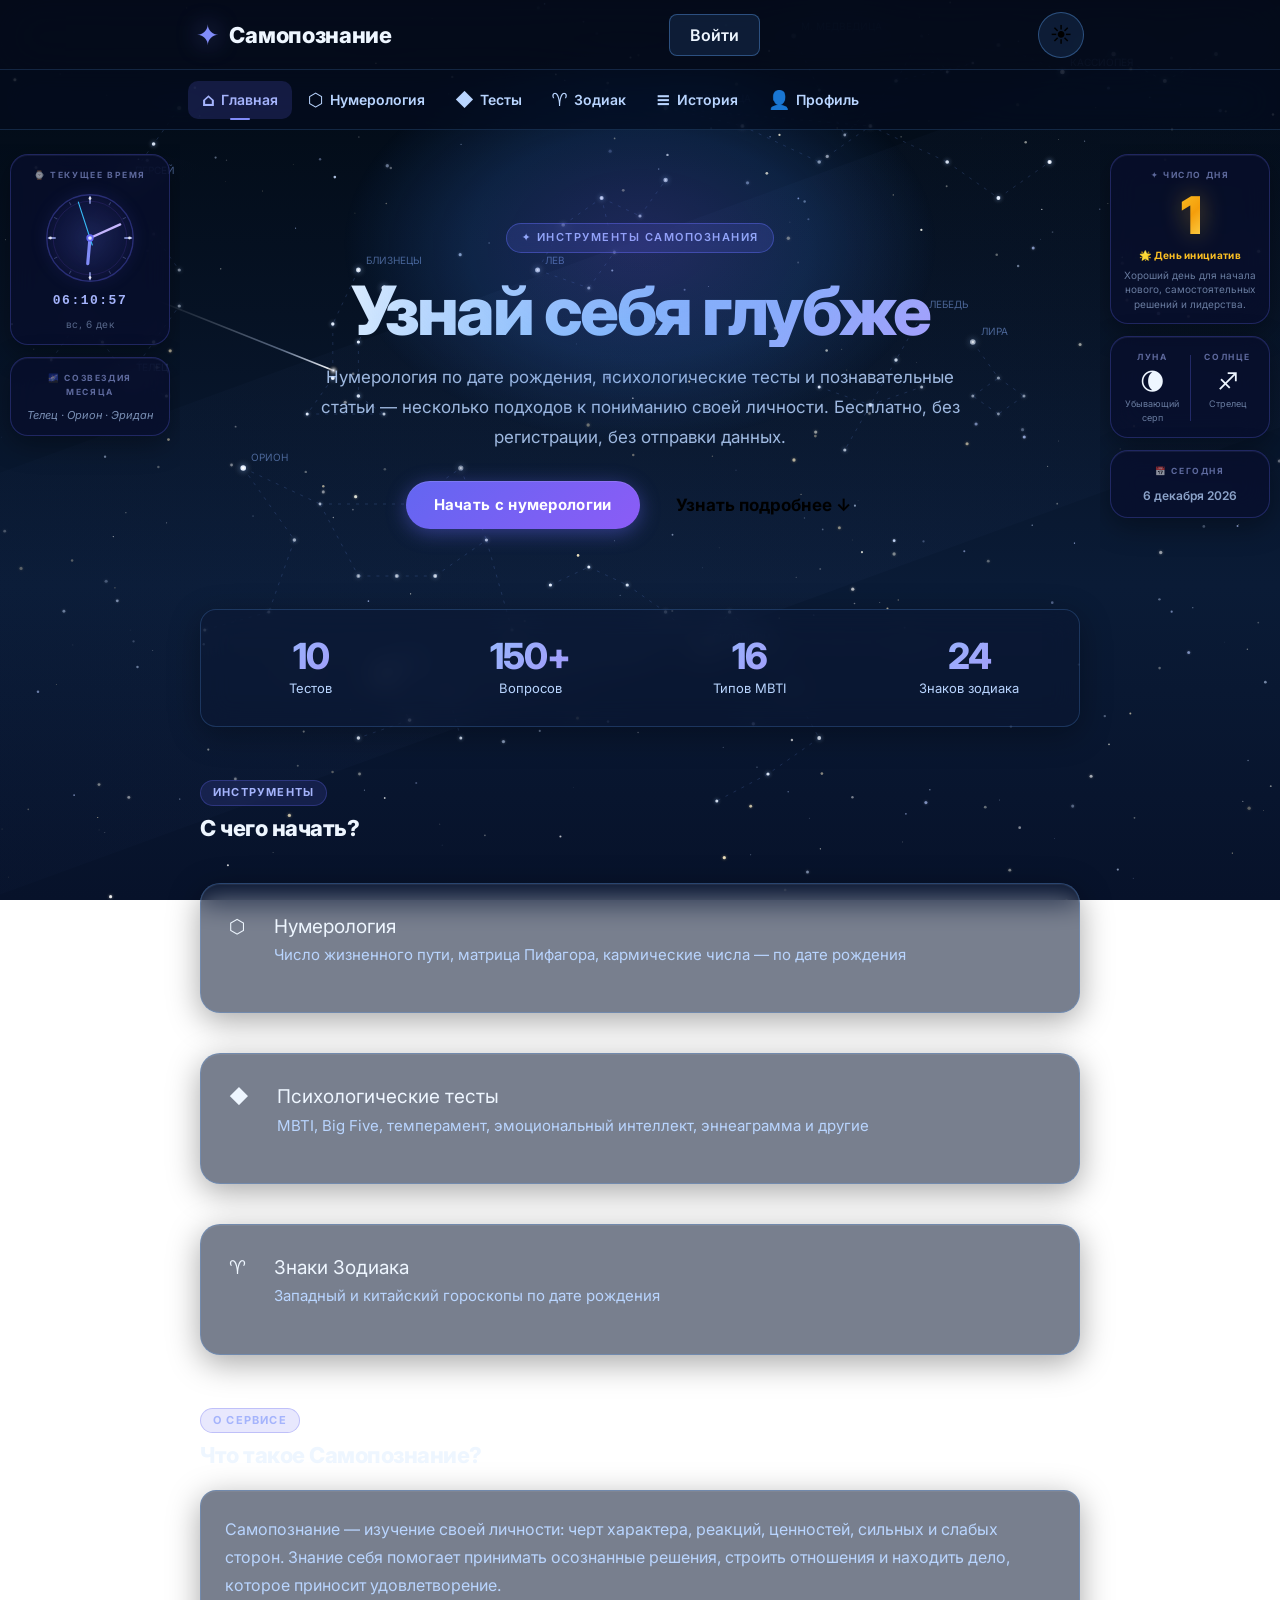
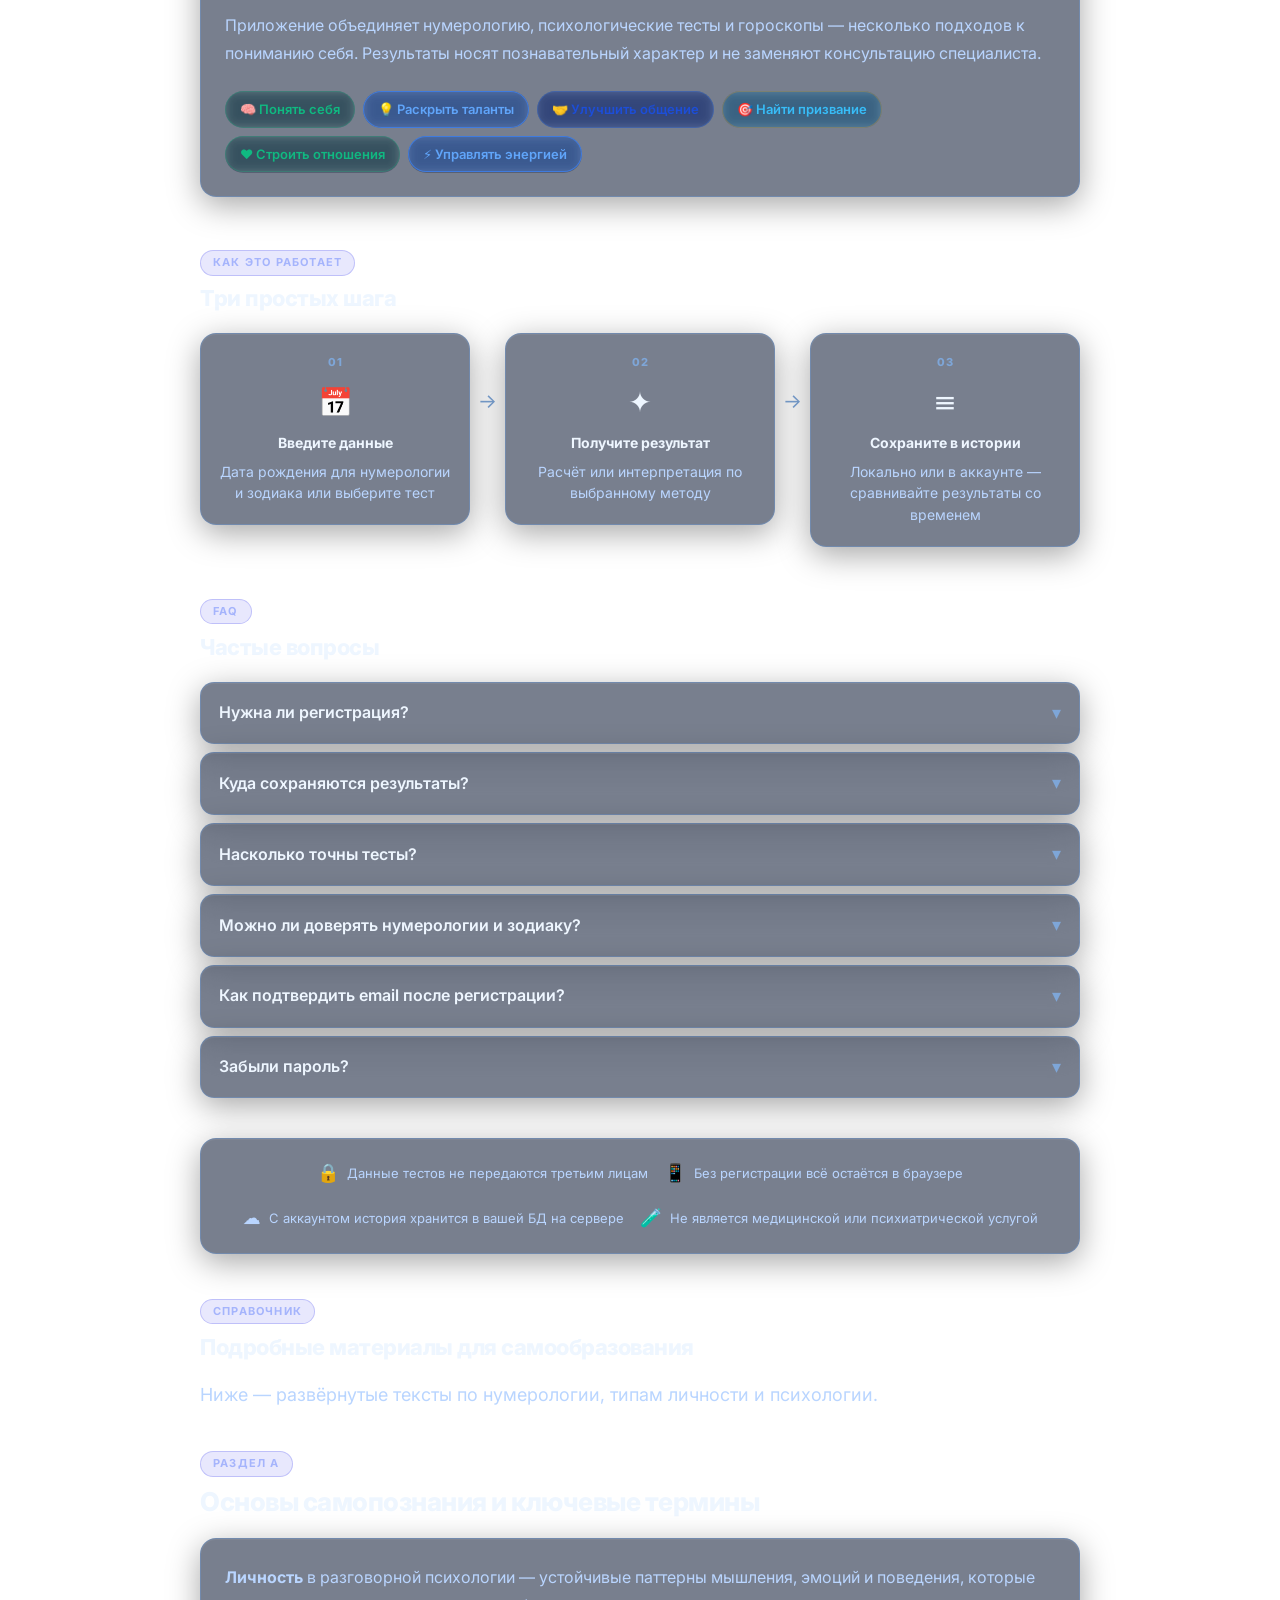
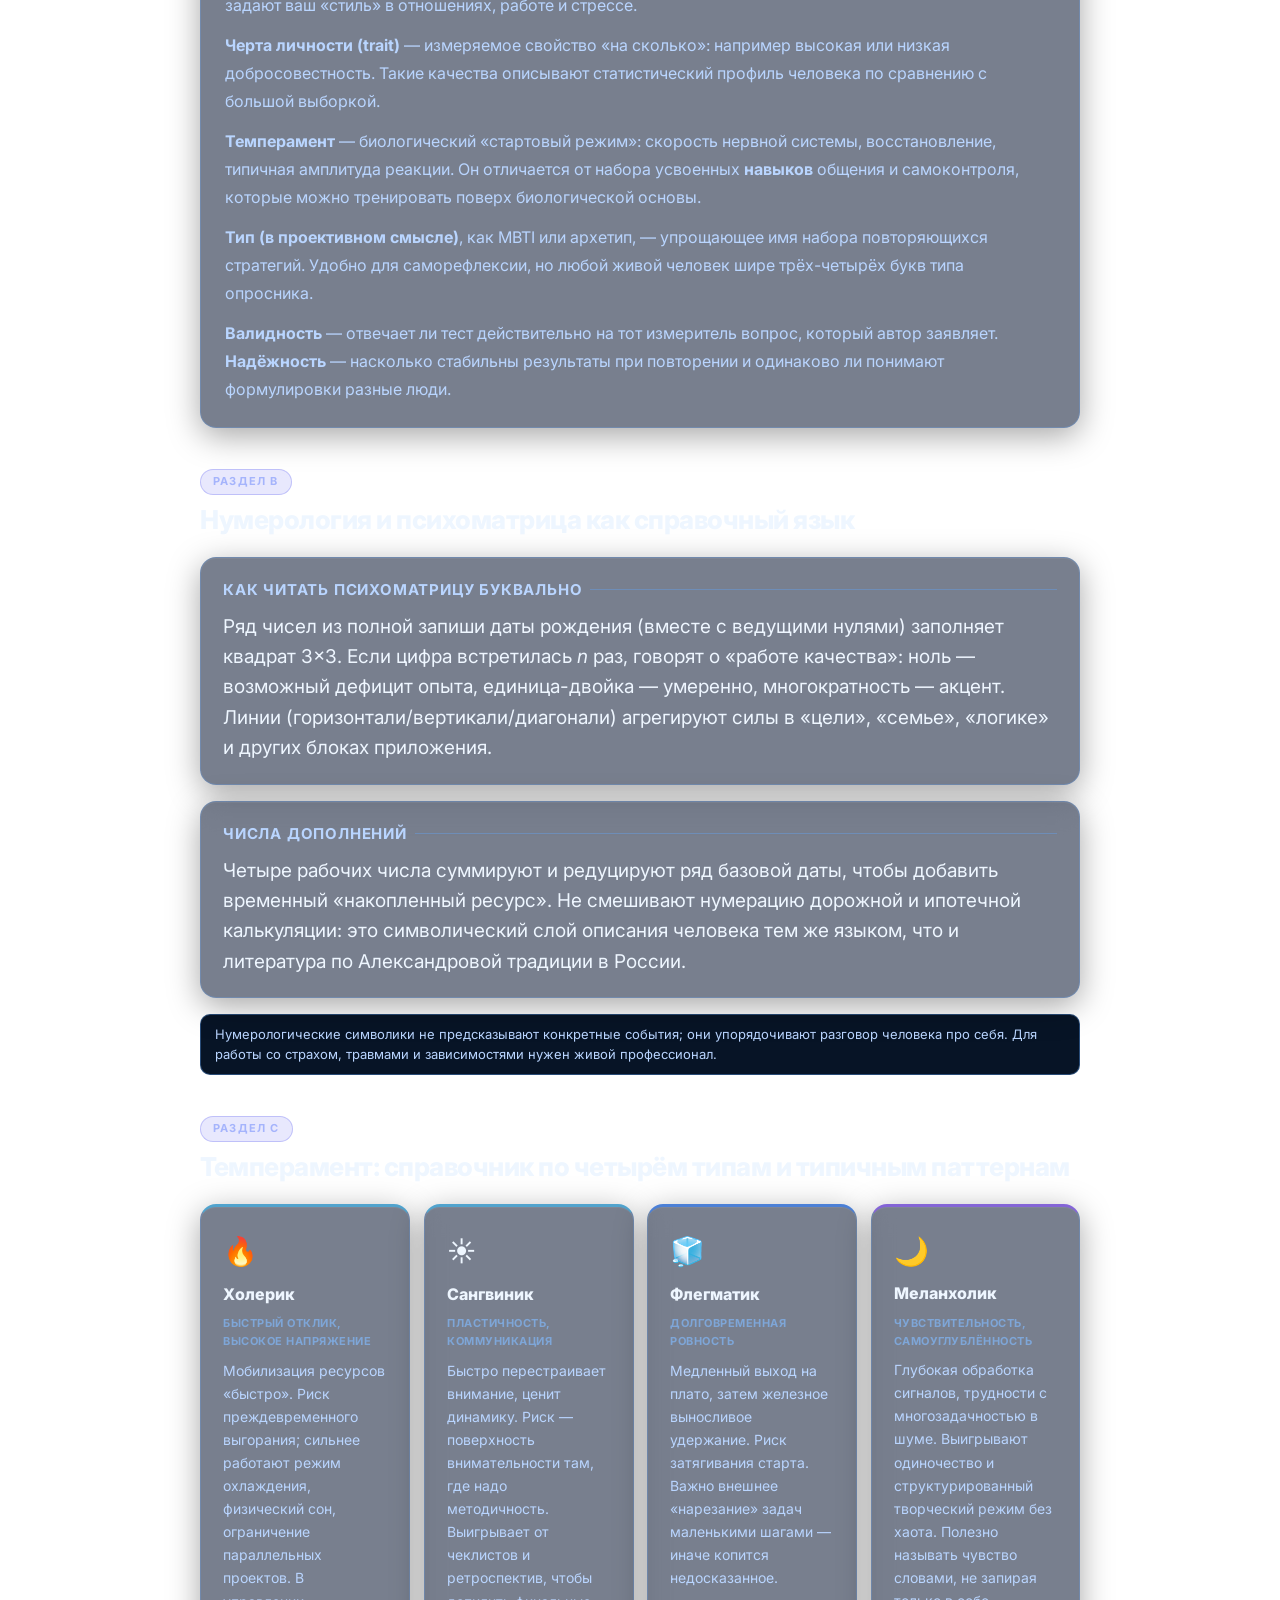
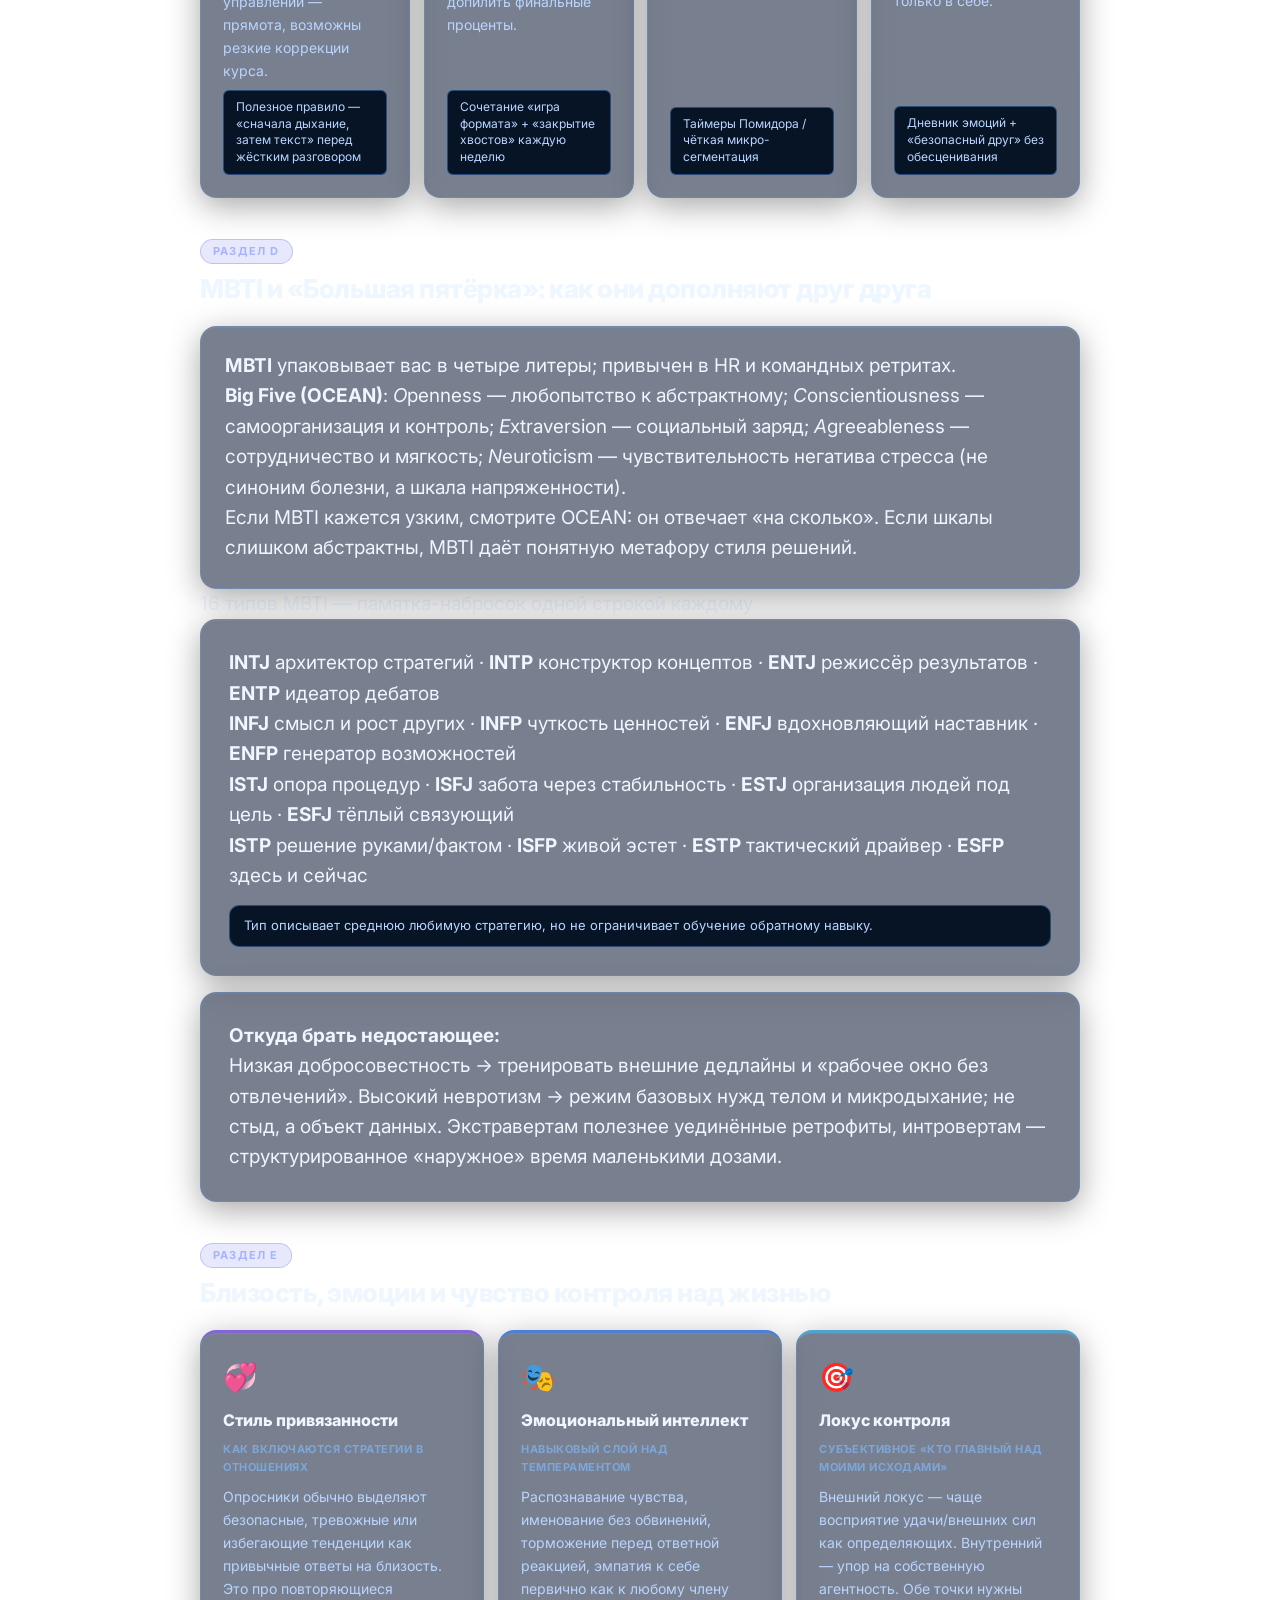
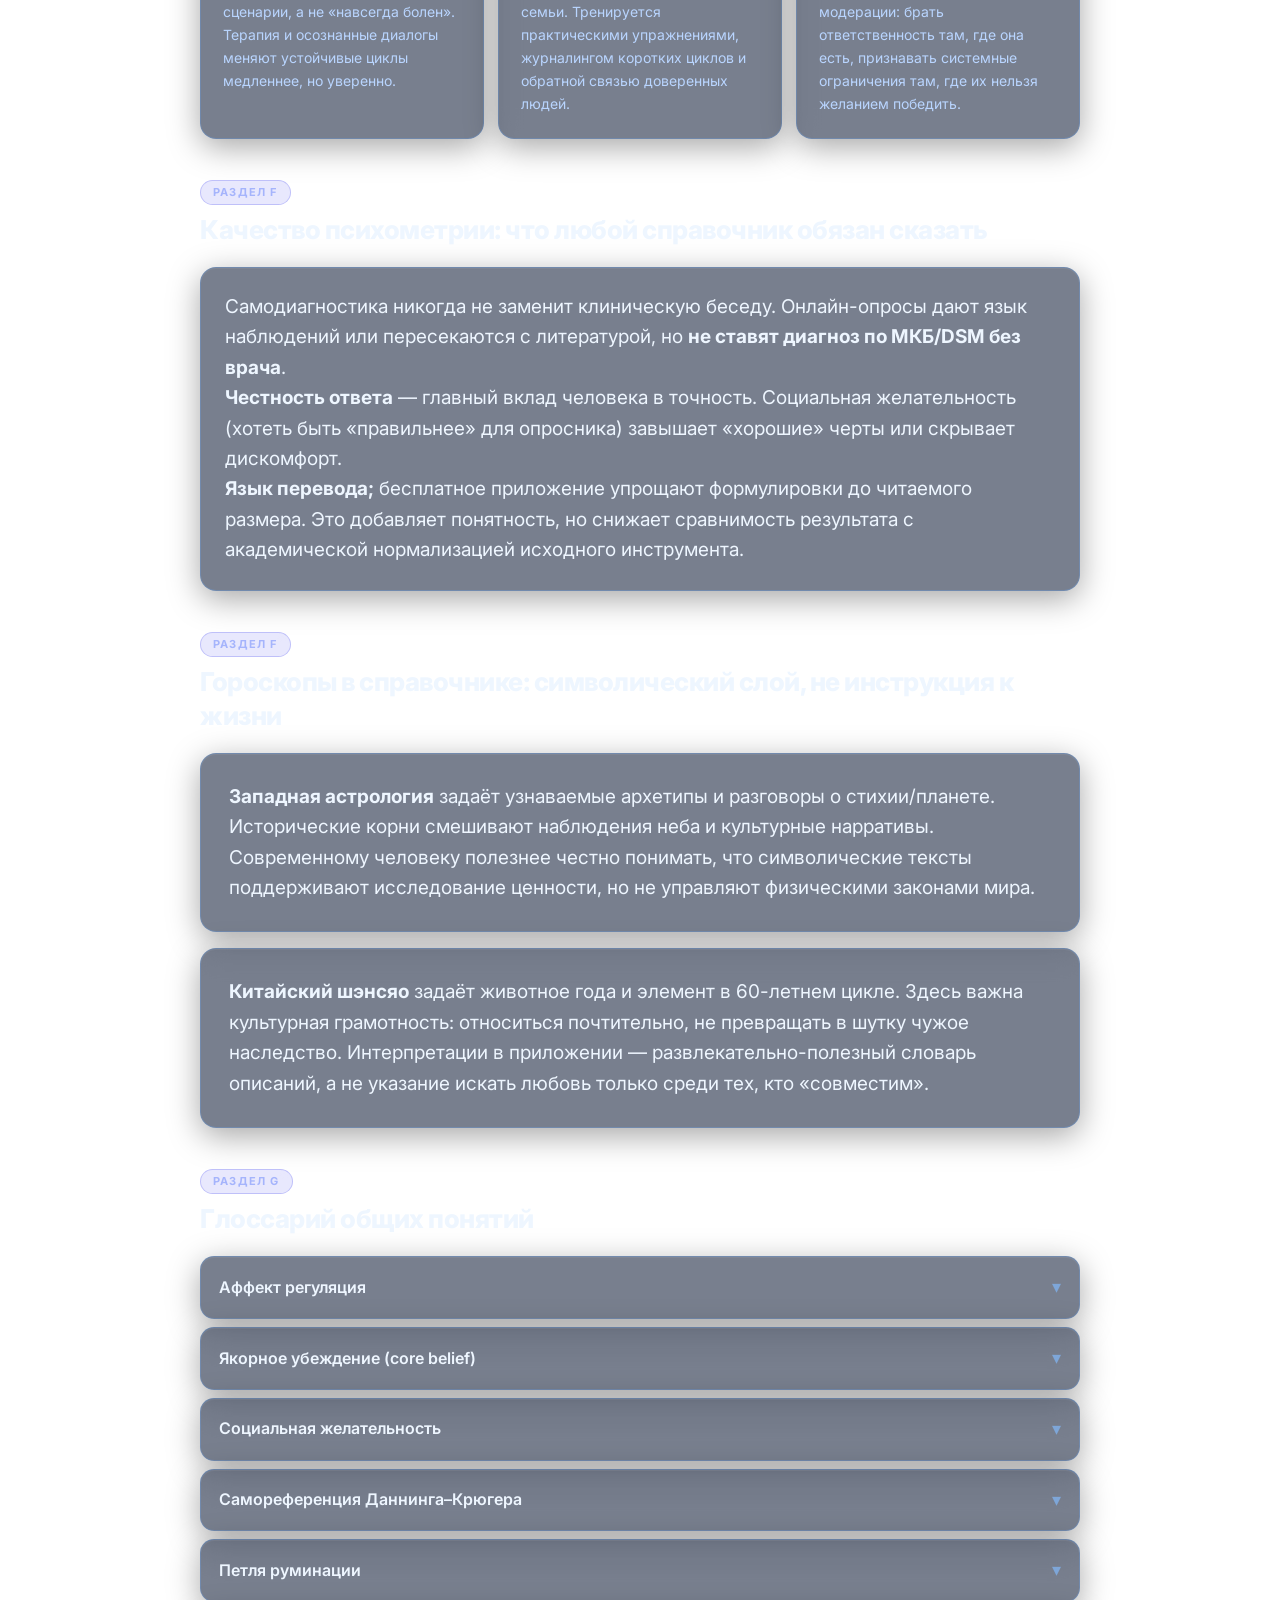
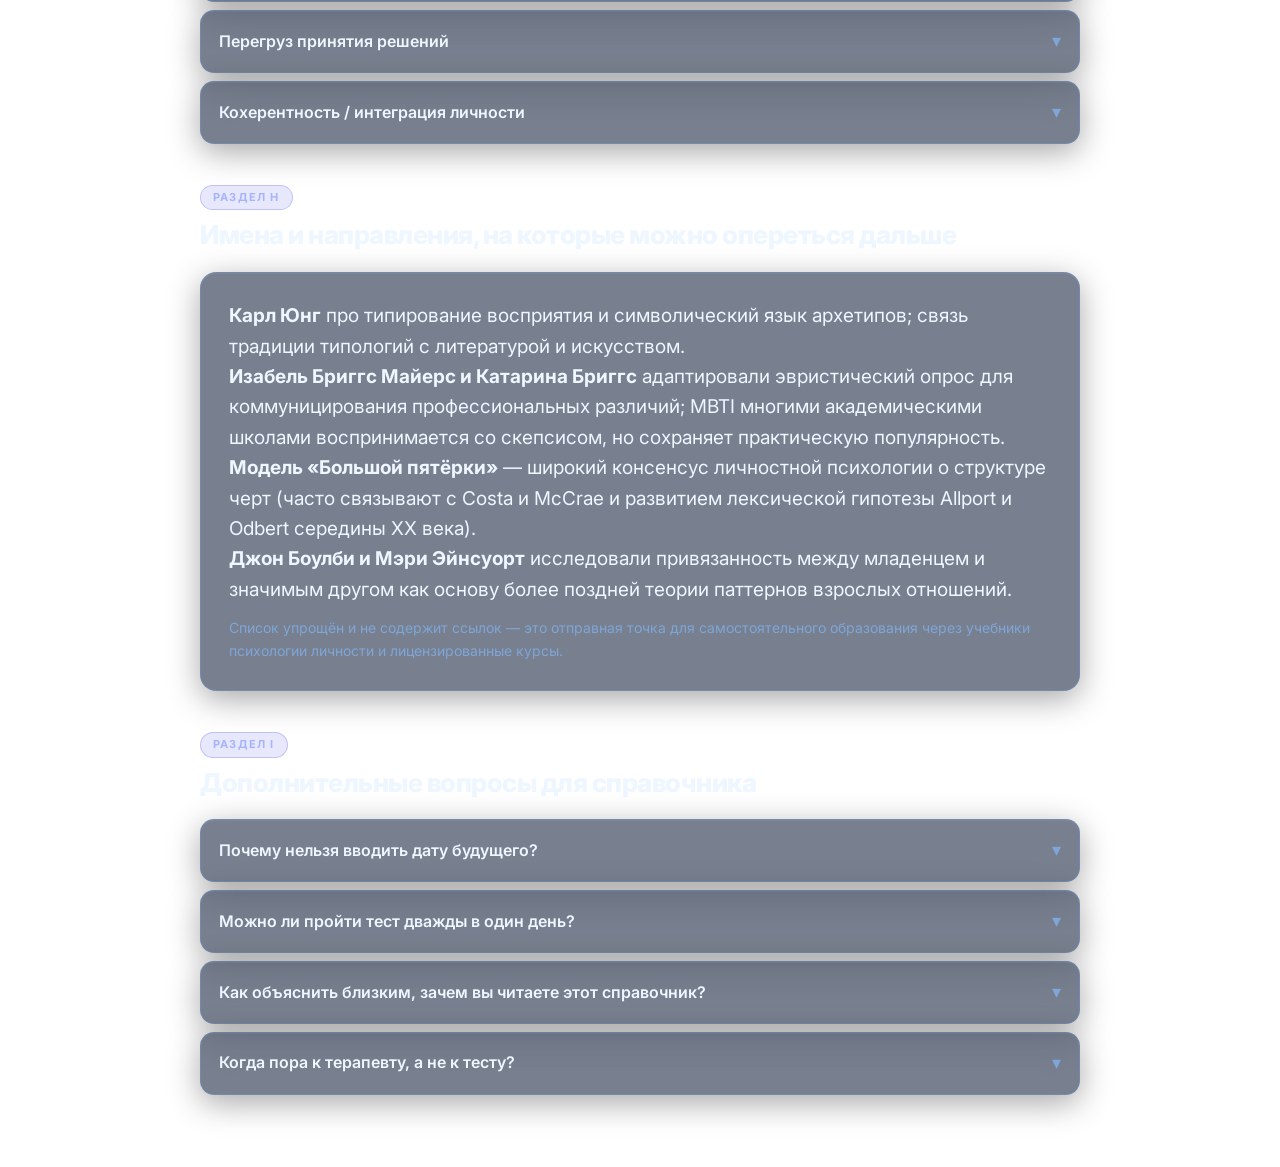
==== commit a4a4a42a: "Fix asset paths for GitHub Pages (/-/ base)" ====
--- a/index.html
+++ b/index.html
@@ -8,8 +8,8 @@
   <link rel="preconnect" href="https://fonts.googleapis.com">
   <link rel="preconnect" href="https://fonts.gstatic.com" crossorigin>
   <link href="https://fonts.googleapis.com/css2?family=Inter:ital,opsz,wght@0,14..32,100..900;1,14..32,100..900&display=swap" rel="stylesheet">
-  <link rel="stylesheet" href="/css/style.css" />
-  <link rel="stylesheet" href="/css/auth.css" />
+  <link rel="stylesheet" href="css/style.css" />
+  <link rel="stylesheet" href="css/auth.css" />
 </head>
 <body data-theme="dark">
 
@@ -703,10 +703,11 @@
       </button>
     </div>
   </div>
-  <script src="/js/data.js"></script>
-  <script src="/js/app.js"></script>
-  <script src="/js/nightsky.js"></script>
-  <script src="/js/humor-test.js"></script>
+  <script src="js/base-path.js"></script>
+  <script src="js/data.js"></script>
+  <script src="js/app.js"></script>
+  <script src="js/nightsky.js"></script>
+  <script src="js/humor-test.js"></script>
   <script>
     document.addEventListener('DOMContentLoaded', function() {
       if (typeof initAuthFromUrl === 'function') initAuthFromUrl();
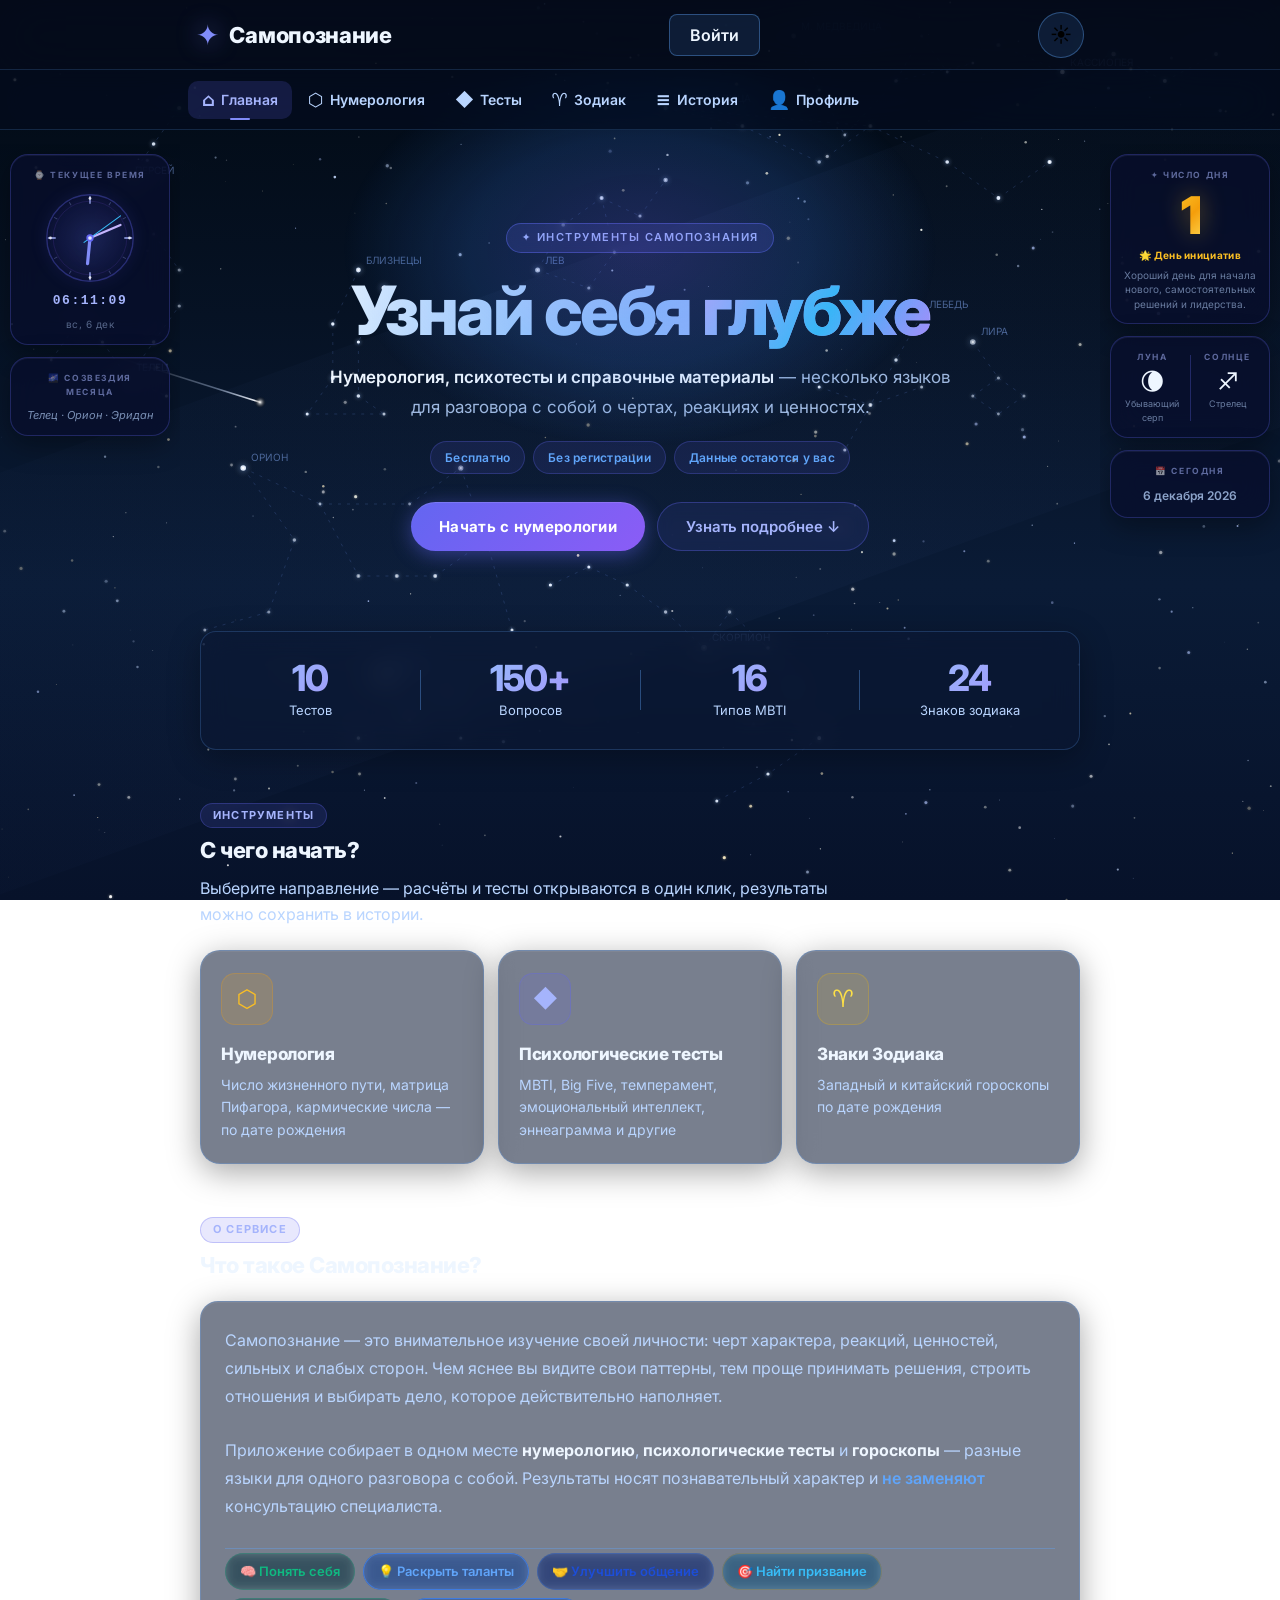
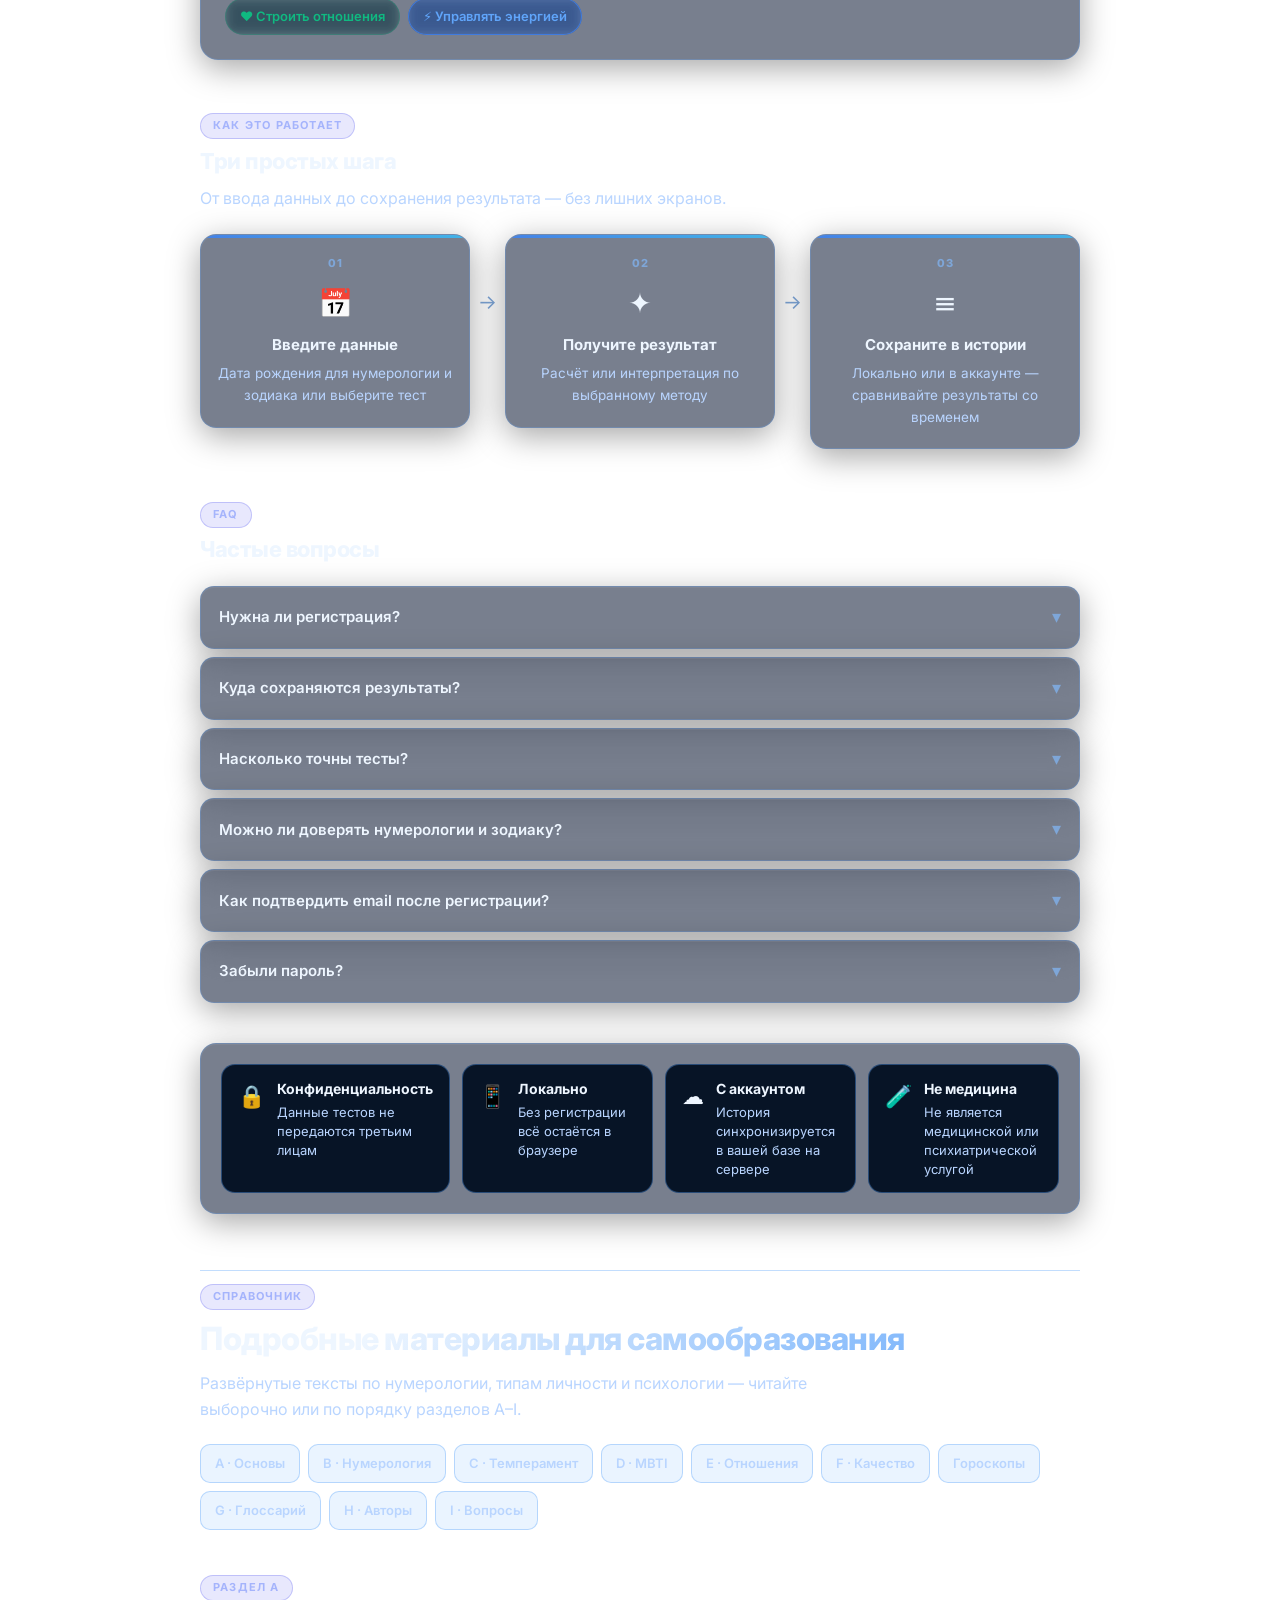
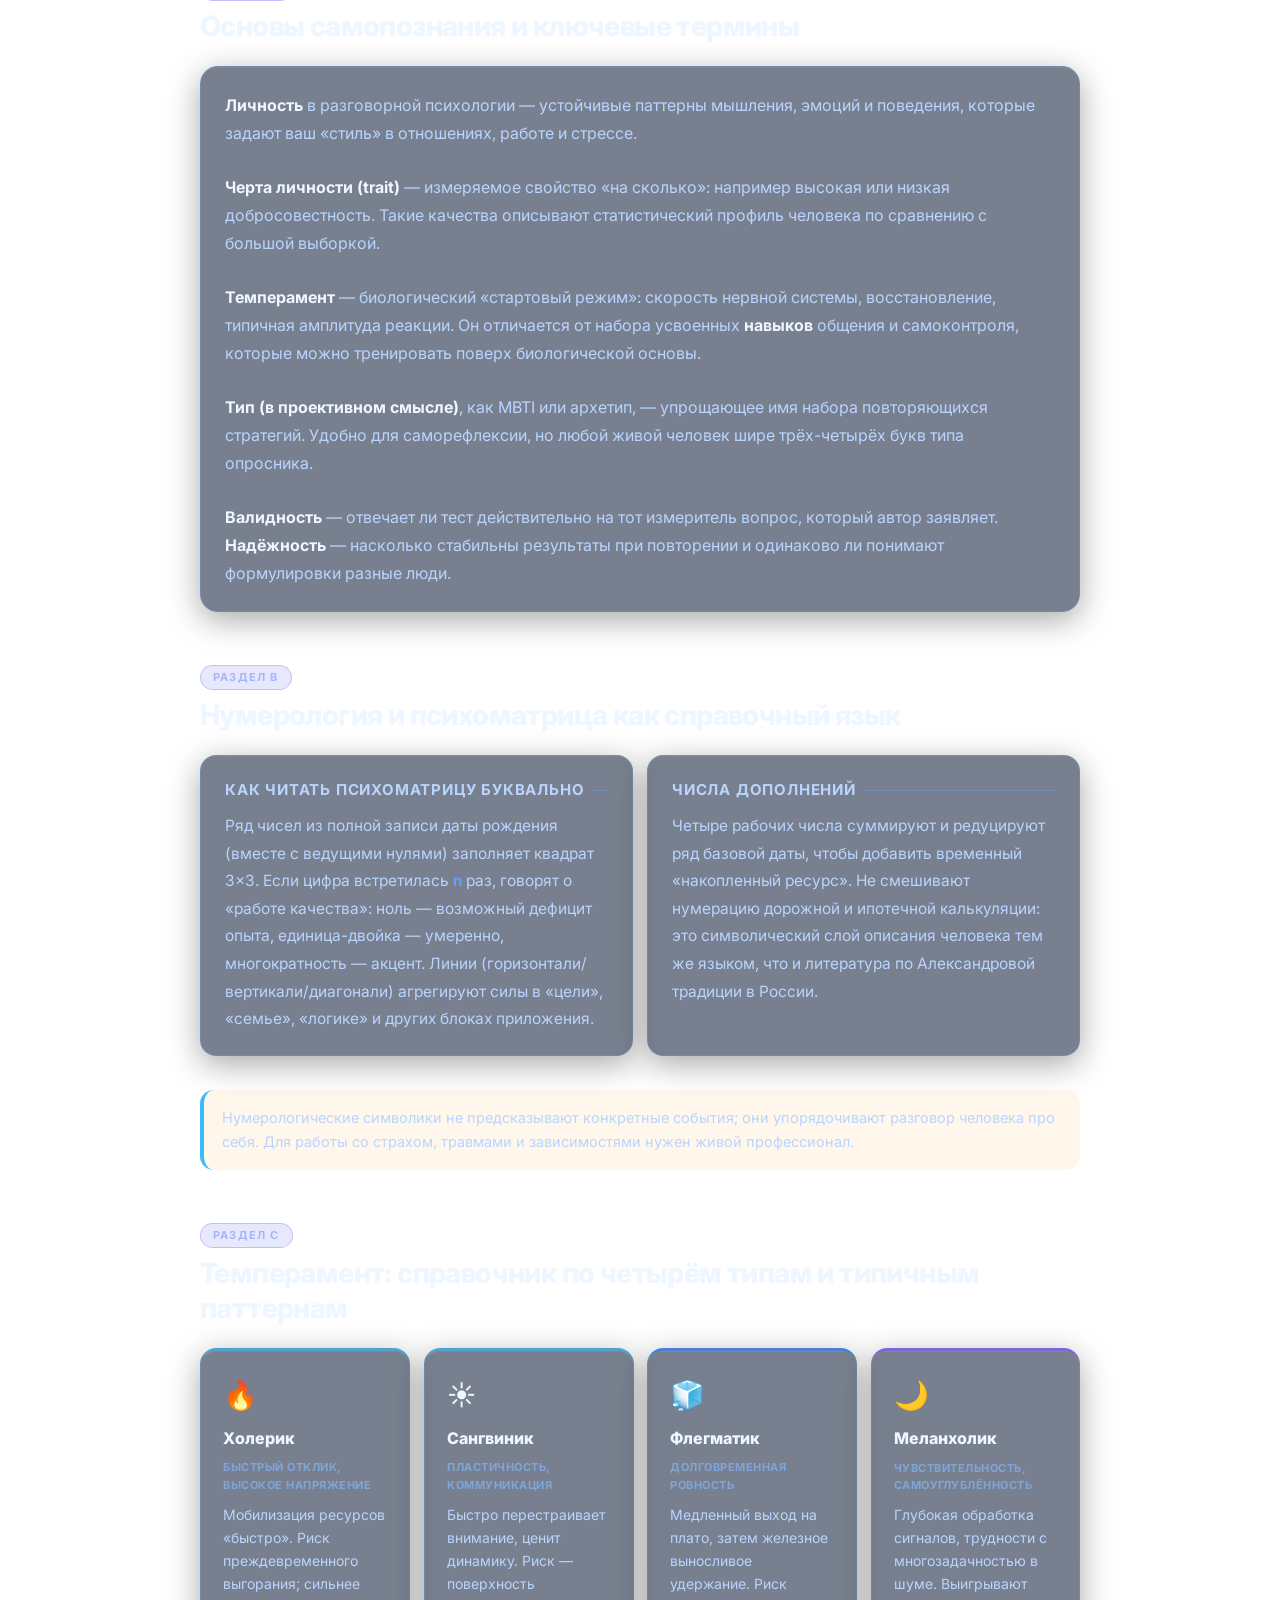
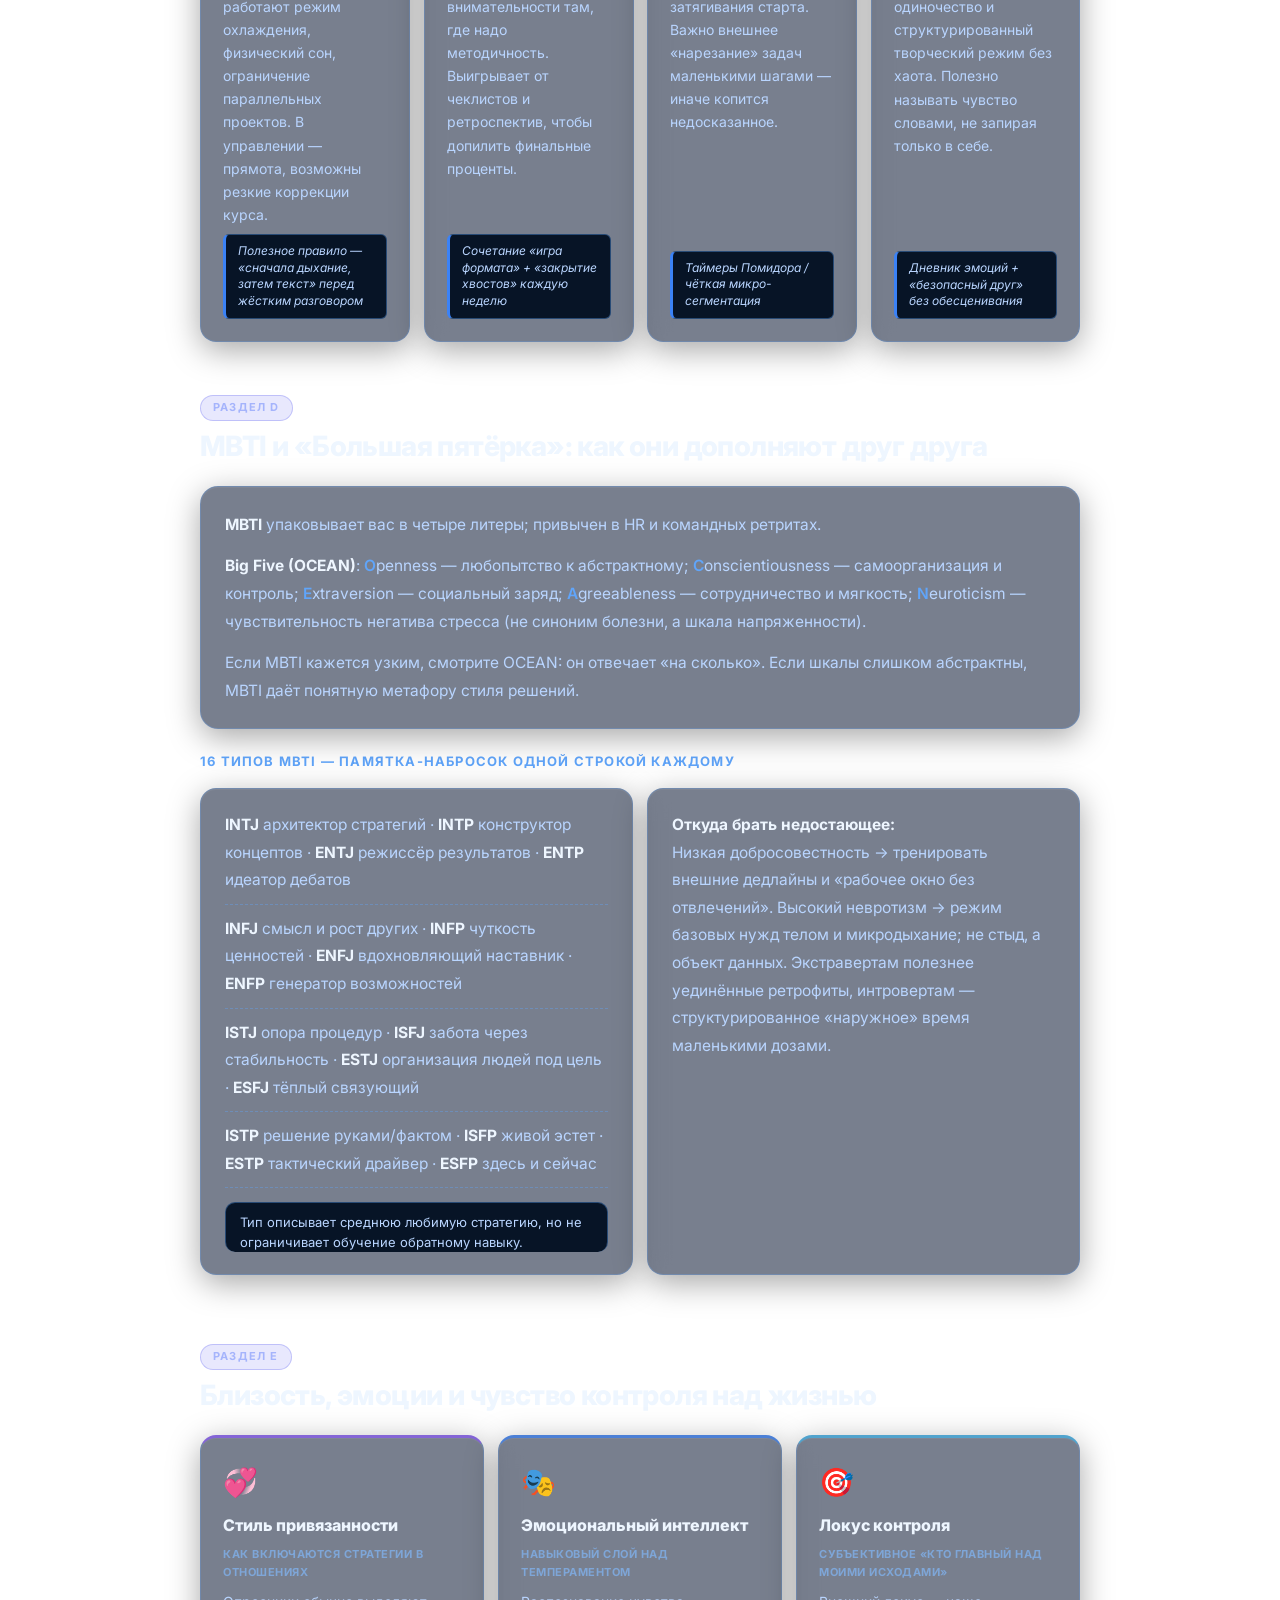
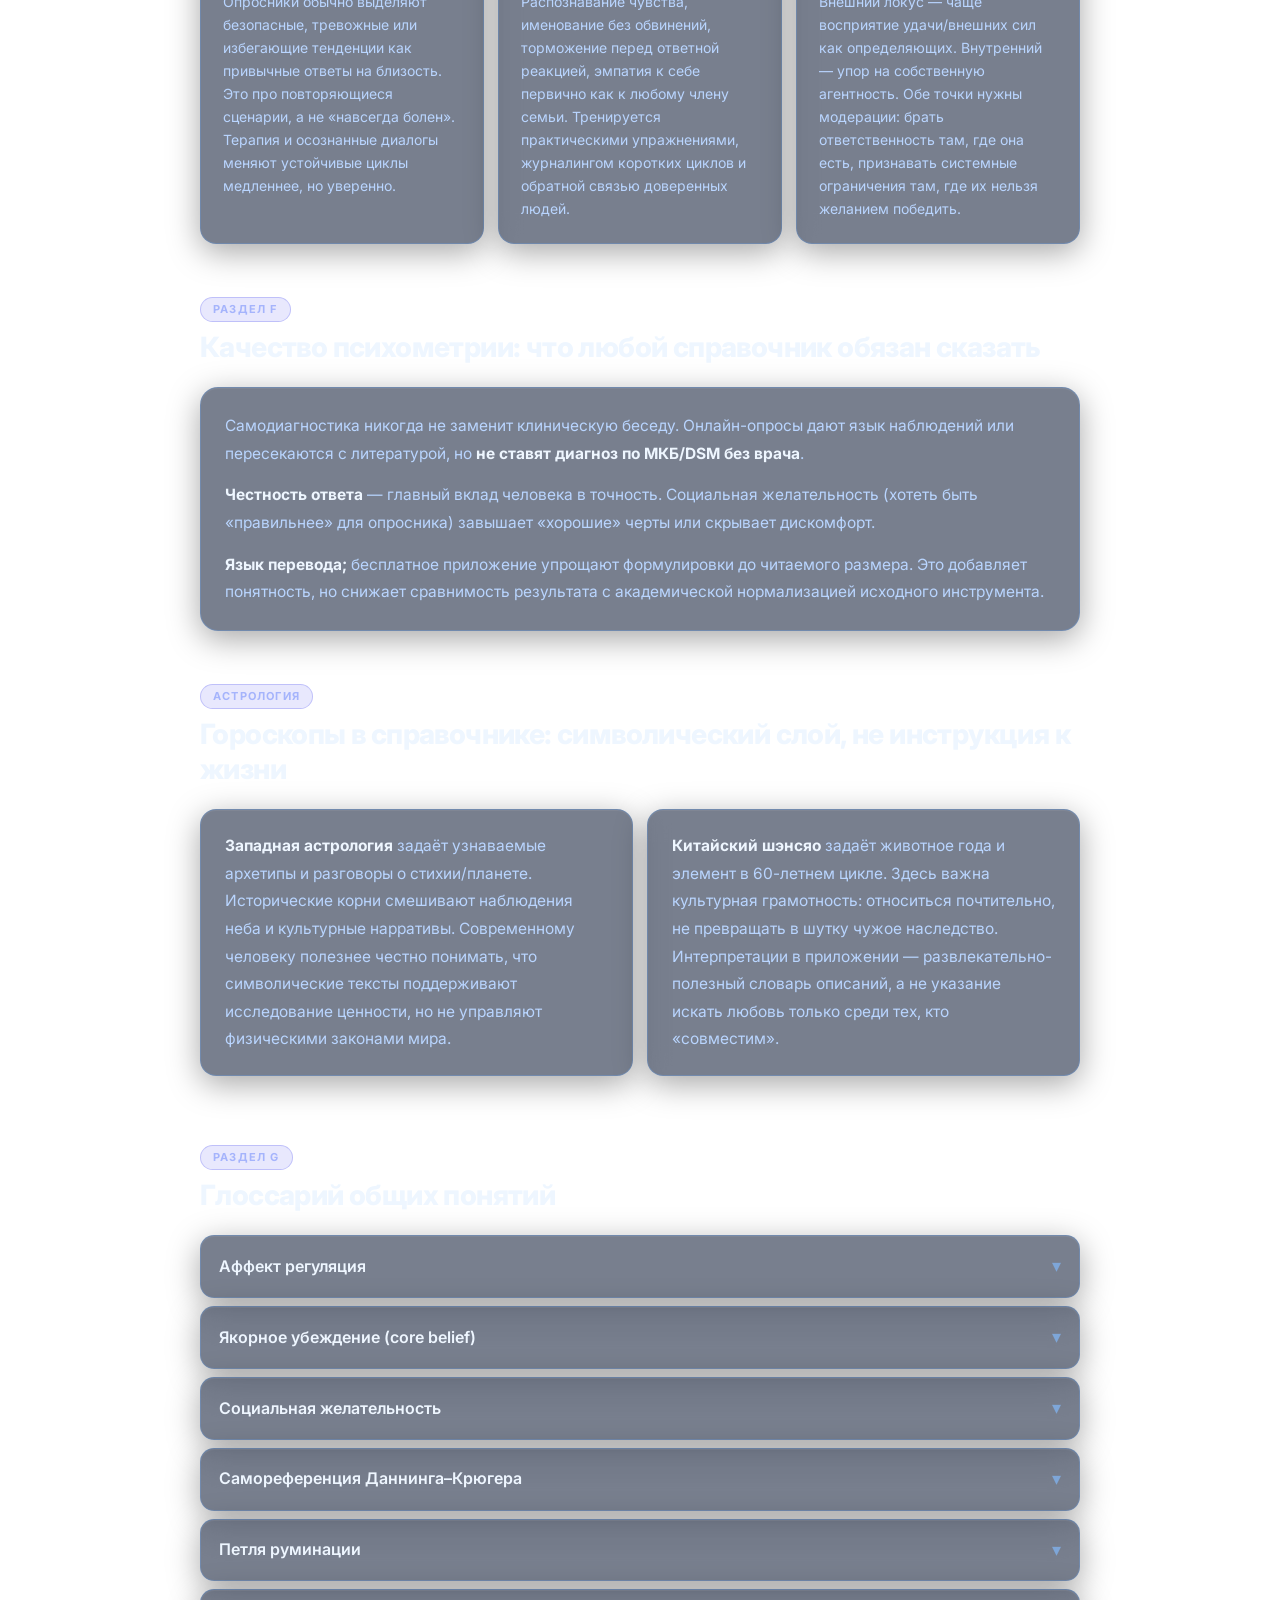
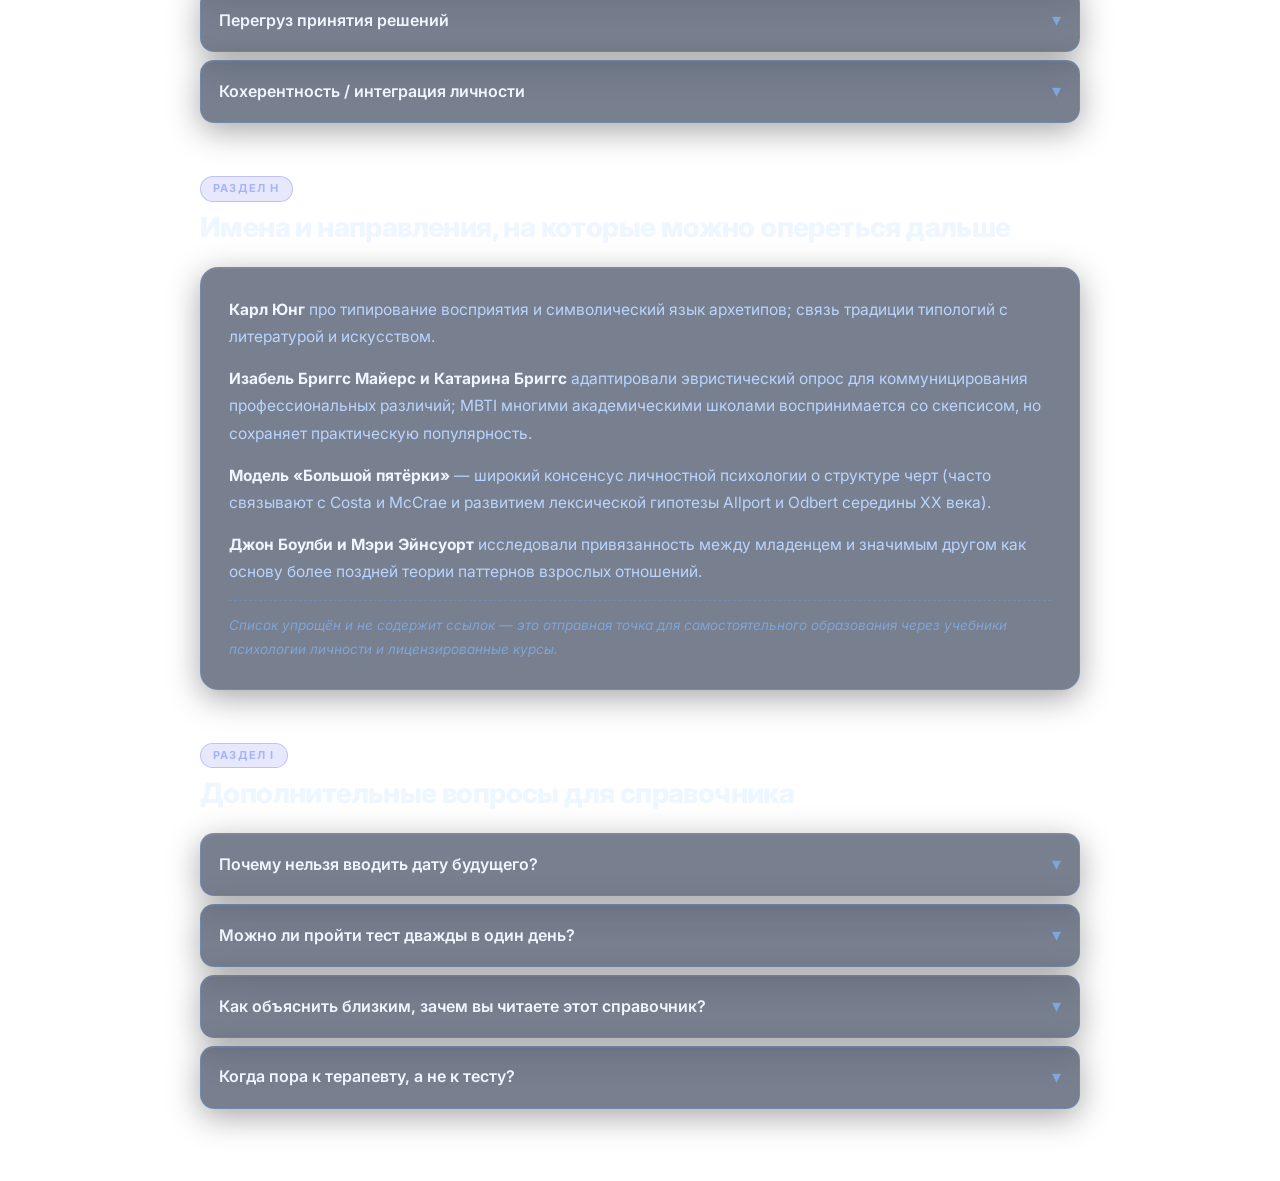
==== commit a9a90189: "Polish home page typography, tools grid, and handbook layout" ====
--- a/index.html
+++ b/index.html
@@ -8,8 +8,8 @@
   <link rel="preconnect" href="https://fonts.googleapis.com">
   <link rel="preconnect" href="https://fonts.gstatic.com" crossorigin>
   <link href="https://fonts.googleapis.com/css2?family=Inter:ital,opsz,wght@0,14..32,100..900;1,14..32,100..900&display=swap" rel="stylesheet">
-  <link rel="stylesheet" href="css/style.css" />
-  <link rel="stylesheet" href="css/auth.css" />
+  <link rel="stylesheet" href="/css/style.css" />
+  <link rel="stylesheet" href="css/auth.css" /> 
 </head>
 <body data-theme="dark">
 
@@ -142,8 +142,15 @@
     <section id="page-home" class="page active">
       <div class="hero">
         <div class="hero-badge">✦ Инструменты самопознания</div>
-        <h1 class="hero-title">Узнай себя глубже</h1>
-        <p class="hero-sub">Нумерология по дате рождения, психологические тесты и познавательные статьи — несколько подходов к пониманию своей личности. Бесплатно, без регистрации, без отправки данных.</p>
+        <h1 class="hero-title">Узнай себя <em class="hero-title-accent">глубже</em></h1>
+        <p class="hero-sub">
+          <span class="hero-sub-lead">Нумерология, психотесты и справочные материалы</span> — несколько языков для разговора с собой о чертах, реакциях и ценностях.
+        </p>
+        <p class="hero-tags">
+          <span class="hero-tag">Бесплатно</span>
+          <span class="hero-tag">Без регистрации</span>
+          <span class="hero-tag">Данные остаются у вас</span>
+        </p>
         <div class="hero-actions">
           <button class="btn btn-hero" onclick="showPage('numerology')">Начать с нумерологии</button>
           <button class="btn btn-hero-outline" onclick="document.getElementById('homeToolsSection').scrollIntoView({behavior:'smooth'})">Узнать подробнее ↓</button>
@@ -153,14 +160,20 @@
 
       <div class="stats-row">
         <div class="stat-item"><div class="stat-num">10</div><div class="stat-label">Тестов</div></div>
+        <span class="stat-div" aria-hidden="true"></span>
         <div class="stat-item"><div class="stat-num">150+</div><div class="stat-label">Вопросов</div></div>
+        <span class="stat-div" aria-hidden="true"></span>
         <div class="stat-item"><div class="stat-num">16</div><div class="stat-label">Типов MBTI</div></div>
+        <span class="stat-div" aria-hidden="true"></span>
         <div class="stat-item"><div class="stat-num">24</div><div class="stat-label">Знаков зодиака</div></div>
       </div>
 
       <div class="home-section" id="homeToolsSection">
-        <div class="home-section-label">Инструменты</div>
-        <h2 class="home-section-title">С чего начать?</h2>
+        <header class="home-block-head">
+          <div class="home-section-label">Инструменты</div>
+          <h2 class="home-section-title">С чего начать?</h2>
+          <p class="home-section-lead">Выберите направление — расчёты и тесты открываются в один клик, результаты можно сохранить в истории.</p>
+        </header>
         <div class="tools-grid">
           <div class="tool-section" onclick="showPage('numerology')" style="cursor:pointer">
             <div class="tool-icon-wrap amber"><span class="tool-icon">⬡</span></div>
@@ -187,15 +200,20 @@
       </div>
 
       <div class="home-section" id="whatIsSection">
-        <div class="home-section-label">О сервисе</div>
-        <h2 class="home-section-title">Что такое Самопознание?</h2>
+        <header class="home-block-head">
+          <div class="home-section-label">О сервисе</div>
+          <h2 class="home-section-title">Что такое Самопознание?</h2>
+        </header>
         <div id="whatIsContent"></div>
       </div>
 
       <div class="home-section" id="howItWorksSection">
-        <div class="home-section-label">Как это работает</div>
-        <h2 class="home-section-title">Три простых шага</h2>
-        <div class="steps-row">
+        <header class="home-block-head">
+          <div class="home-section-label">Как это работает</div>
+          <h2 class="home-section-title">Три простых шага</h2>
+          <p class="home-section-lead">От ввода данных до сохранения результата — без лишних экранов.</p>
+        </header>
+        <div class="steps-row home-steps">
           <div class="step-item">
             <div class="step-num">01</div>
             <div class="step-icon">📅</div>
@@ -220,8 +238,10 @@
       </div>
 
       <div class="home-section" id="faqSection">
-        <div class="home-section-label">FAQ</div>
-        <h2 class="home-section-title">Частые вопросы</h2>
+        <header class="home-block-head">
+          <div class="home-section-label">FAQ</div>
+          <h2 class="home-section-title">Частые вопросы</h2>
+        </header>
         <div id="faqContent"></div>
       </div>
 
@@ -229,16 +249,32 @@
         <div class="ps-row" id="privacyContent"></div>
       </div>
 
-      <div class="home-section" style="margin-top:40px">
-        <div class="home-section-label">Справочник</div>
-        <h2 class="home-section-title" style="font-size:22px">Подробные материалы для самообразования</h2>
-        <p class="page-sub" style="margin-top:8px;text-align:left">Ниже — развёрнутые тексты по нумерологии, типам личности и психологии.</p>
-      </div>
-
-      <div class="home-section ref-anchor" id="ref-osnovy" style="margin-top:36px">
-        <div class="home-section-label">Раздел A</div>
-        <h3 class="home-section-title" style="font-size:26px">Основы самопознания и ключевые термины</h3>
-        <div class="what-is-card">
+      <div class="home-section home-handbook-intro">
+        <header class="home-block-head">
+          <div class="home-section-label">Справочник</div>
+          <h2 class="home-section-title home-section-title--handbook">Подробные материалы для самообразования</h2>
+          <p class="home-section-lead">Развёрнутые тексты по нумерологии, типам личности и психологии — читайте выборочно или по порядку разделов A–I.</p>
+        </header>
+        <nav class="home-toc" aria-label="Разделы справочника">
+          <a href="#ref-osnovy" class="home-toc-link">A · Основы</a>
+          <a href="#ref-numerologiya" class="home-toc-link">B · Нумерология</a>
+          <a href="#ref-temperament" class="home-toc-link">C · Темперамент</a>
+          <a href="#ref-mbti-i-bigfive" class="home-toc-link">D · MBTI</a>
+          <a href="#ref-otnosheniya-i-regulyaciya" class="home-toc-link">E · Отношения</a>
+          <a href="#ref-kachestvo" class="home-toc-link">F · Качество</a>
+          <a href="#ref-goroskopy-disclaimer" class="home-toc-link">Гороскопы</a>
+          <a href="#ref-glossary" class="home-toc-link">G · Глоссарий</a>
+          <a href="#ref-bibliografiya" class="home-toc-link">H · Авторы</a>
+          <a href="#ref-chavo-dop" class="home-toc-link">I · Вопросы</a>
+        </nav>
+      </div>
+
+      <div class="home-section home-ref-section ref-anchor" id="ref-osnovy">
+        <header class="home-block-head">
+          <div class="home-section-label">Раздел A</div>
+          <h3 class="home-section-title home-section-title--lg">Основы самопознания и ключевые термины</h3>
+        </header>
+        <div class="what-is-card home-prose-card">
           <div class="what-is-text ref-prose">
             <p><strong>Личность</strong> в разговорной психологии — устойчивые паттерны мышления, эмоций и поведения, которые задают ваш «стиль» в отношениях, работе и стрессе.</p>
             <p><strong>Черта личности (trait)</strong> — измеряемое свойство «на сколько»: например высокая или низкая добросовестность. Такие качества описывают статистический профиль человека по сравнению с большой выборкой.</p>
@@ -250,14 +286,16 @@
       </div>
 
       
-      <div class="home-section ref-anchor" id="ref-numerologiya" style="margin-top:36px">
-        <div class="home-section-label">Раздел B</div>
-        <h3 class="home-section-title" style="font-size:26px">Нумерология и психоматрица как справочный язык</h3>
+      <div class="home-section home-ref-section ref-anchor" id="ref-numerologiya">
+        <header class="home-block-head">
+          <div class="home-section-label">Раздел B</div>
+          <h3 class="home-section-title home-section-title--lg">Нумерология и психоматрица как справочный язык</h3>
+        </header>
         <div class="ref-two-col">
           <div class="glass-card" style="padding:20px 22px">
             <div class="section-title" style="margin-bottom:10px">Как читать психоматрицу буквально</div>
             <div class="ref-prose">
-              <p>Ряд чисел из полной запиши даты рождения (вместе с ведущими нулями) заполняет квадрат 3×3. Если цифра встретилась <em>n</em> раз, говорят о «работе качества»: ноль — возможный дефицит опыта, единица-двойка — умеренно, многократность — акцент. Линии (горизонтали/вертикали/диагонали) агрегируют силы в «цели», «семье», «логике» и других блоках приложения.</p>
+              <p>Ряд чисел из полной записи даты рождения (вместе с ведущими нулями) заполняет квадрат 3×3. Если цифра встретилась <em>n</em> раз, говорят о «работе качества»: ноль — возможный дефицит опыта, единица-двойка — умеренно, многократность — акцент. Линии (горизонтали/вертикали/диагонали) агрегируют силы в «цели», «семье», «логике» и других блоках приложения.</p>
             </div>
           </div>
           <div class="glass-card" style="padding:20px 22px">
@@ -268,12 +306,14 @@
           </div>
         </div>
         
-        <div class="ref-prose tool-note">Нумерологические символики не предсказывают конкретные события; они упорядочивают разговор человека про себя. Для работы со страхом, травмами и зависимостями нужен живой профессионал.</div>
-      </div>
-
-      <div class="home-section ref-anchor" id="ref-temperament" style="margin-top:36px">
-        <div class="home-section-label">Раздел C</div>
-        <h3 class="home-section-title" style="font-size:26px">Темперамент: справочник по четырём типам и типичным паттернам</h3>
+        <div class="ref-prose home-callout home-callout--note">Нумерологические символики не предсказывают конкретные события; они упорядочивают разговор человека про себя. Для работы со страхом, травмами и зависимостями нужен живой профессионал.</div>
+      </div>
+
+      <div class="home-section home-ref-section ref-anchor" id="ref-temperament">
+        <header class="home-block-head">
+          <div class="home-section-label">Раздел C</div>
+          <h3 class="home-section-title home-section-title--lg">Темперамент: справочник по четырём типам и типичным паттернам</h3>
+        </header>
         <div class="compare-grid">
           <div class="compare-card compare-amber">
             <div class="cc-emoji">🔥</div>
@@ -306,10 +346,12 @@
         </div>
       </div>
 
-      <div class="home-section ref-anchor" id="ref-mbti-i-bigfive" style="margin-top:36px">
-        <div class="home-section-label">Раздел D</div>
-        <h3 class="home-section-title" style="font-size:26px">MBTI и «Большая пятёрка»: как они дополняют друг друга</h3>
-        <div class="what-is-card">
+      <div class="home-section home-ref-section ref-anchor" id="ref-mbti-i-bigfive">
+        <header class="home-block-head">
+          <div class="home-section-label">Раздел D</div>
+          <h3 class="home-section-title home-section-title--lg">MBTI и «Большая пятёрка»: как они дополняют друг друга</h3>
+        </header>
+        <div class="what-is-card home-prose-card">
           <div class="ref-prose">
             <p><strong>MBTI</strong> упаковывает вас в четыре литеры; привычен в HR и командных ретритах.</p>
             <p><strong>Big Five (OCEAN)</strong>: <em>O</em>penness — любопытство к абстрактному; <em>C</em>onscientiousness — самоорганизация и контроль; <em>E</em>xtraversion — социальный заряд; <em>A</em>greeableness — сотрудничество и мягкость; <em>N</em>euroticism — чувствительность негатива стресса (не синоним болезни, а шкала напряженности).</p>
@@ -332,9 +374,11 @@
         </div>
       </div>
 
-      <div class="home-section ref-anchor" id="ref-otnosheniya-i-regulyaciya" style="margin-top:36px">
-        <div class="home-section-label">Раздел E</div>
-        <h3 class="home-section-title" style="font-size:26px">Близость, эмоции и чувство контроля над жизнью</h3>
+      <div class="home-section home-ref-section ref-anchor" id="ref-otnosheniya-i-regulyaciya">
+        <header class="home-block-head">
+          <div class="home-section-label">Раздел E</div>
+          <h3 class="home-section-title home-section-title--lg">Близость, эмоции и чувство контроля над жизнью</h3>
+        </header>
         <div class="compare-grid">
           <div class="compare-card compare-purple">
             <div class="cc-emoji">💞</div>
@@ -357,10 +401,12 @@
         </div>
       </div>
 
-      <div class="home-section ref-anchor" id="ref-kachestvo" style="margin-top:36px">
-        <div class="home-section-label">Раздел F</div>
-        <h3 class="home-section-title" style="font-size:26px">Качество психометрии: что любой справочник обязан сказать</h3>
-        <div class="what-is-card">
+      <div class="home-section home-ref-section ref-anchor" id="ref-kachestvo">
+        <header class="home-block-head">
+          <div class="home-section-label">Раздел F</div>
+          <h3 class="home-section-title home-section-title--lg">Качество психометрии: что любой справочник обязан сказать</h3>
+        </header>
+        <div class="what-is-card home-prose-card">
           <div class="ref-prose">
             <p>Самодиагностика никогда не заменит клиническую беседу. Онлайн-опросы дают язык наблюдений или пересекаются с литературой, но <strong>не ставят диагноз по МКБ/DSM без врача</strong>.</p>
             <p><strong>Честность ответа</strong> — главный вклад человека в точность. Социальная желательность (хотеть быть «правильнее» для опросника) завышает «хорошие» черты или скрывает дискомфорт.</p>
@@ -369,9 +415,11 @@
         </div>
       </div>
 
-      <div class="home-section ref-anchor" id="ref-goroskopy-disclaimer" style="margin-top:36px">
-        <div class="home-section-label">Раздел F</div>
-        <h3 class="home-section-title" style="font-size:26px">Гороскопы в справочнике: символический слой, не инструкция к жизни</h3>
+      <div class="home-section home-ref-section ref-anchor" id="ref-goroskopy-disclaimer">
+        <header class="home-block-head">
+          <div class="home-section-label">Астрология</div>
+          <h3 class="home-section-title home-section-title--lg">Гороскопы в справочнике: символический слой, не инструкция к жизни</h3>
+        </header>
         <div class="ref-two-col">
           <div class="glass-card ref-prose"><strong>Западная астрология</strong> задаёт узнаваемые архетипы и разговоры о стихии/планете. Исторические корни смешивают наблюдения неба и культурные нарративы. Современному человеку полезнее честно понимать, что символические тексты поддерживают исследование ценности, но не управляют физическими законами мира.</div>
           <div class="glass-card ref-prose"><strong>Китайский шэнсяо</strong> задаёт животное года и элемент в 60-летнем цикле. Здесь важна культурная грамотность: относиться почтительно, не превращать в шутку чужое наследство. Интерпретации в приложении — развлекательно-полезный словарь описаний, а не указание искать любовь только среди тех, кто «совместим».</div>
@@ -380,9 +428,11 @@
 
       
 
-      <div class="home-section ref-anchor" id="ref-glossary" style="margin-top:36px">
-        <div class="home-section-label">Раздел G</div>
-        <h3 class="home-section-title" style="font-size:26px">Глоссарий общих понятий</h3>
+      <div class="home-section home-ref-section ref-anchor" id="ref-glossary">
+        <header class="home-block-head">
+          <div class="home-section-label">Раздел G</div>
+          <h3 class="home-section-title home-section-title--lg">Глоссарий общих понятий</h3>
+        </header>
         <div class="faq-list">
           <div class="faq-item" onclick="toggleFaq(this)"><div class="faq-q">Аффект регуляция <span class="faq-arrow">▾</span></div><div class="faq-a">Способ управлять силой и длительностью переживаемых эмоций: от переименования чувства до физической стабилизации дыхания/тела и отсроченного решения проблемного письма.</div></div>
           <div class="faq-item" onclick="toggleFaq(this)"><div class="faq-q">Якорное убеждение (core belief) <span class="faq-arrow">▾</span></div><div class="faq-a">Глубокие правила вроде «меня недостаточно» или «мир всегда капризен», которые окрашивают интерпретации событий. Они могут поддерживаться травмами, но поддаются изменению в терапии КПТ-семейства и опыте новых маленьких успехов.</div></div>
@@ -394,21 +444,25 @@
         </div>
       </div>
 
-      <div class="home-section ref-anchor" id="ref-bibliografiya" style="margin-top:36px">
-        <div class="home-section-label">Раздел H</div>
-        <h3 class="home-section-title" style="font-size:26px">Имена и направления, на которые можно опереться дальше</h3>
-        <div class="ref-prose glass-card">
+      <div class="home-section home-ref-section ref-anchor" id="ref-bibliografiya">
+        <header class="home-block-head">
+          <div class="home-section-label">Раздел H</div>
+          <h3 class="home-section-title home-section-title--lg">Имена и направления, на которые можно опереться дальше</h3>
+        </header>
+        <div class="ref-prose glass-card home-prose-card">
           <p><strong>Карл Юнг</strong> про типирование восприятия и символический язык архетипов; связь традиции типологий с литературой и искусством.</p>
           <p><strong>Изабель Бриггс Майерс и Катарина Бриггс</strong> адаптировали эвристический опрос для коммуницирования профессиональных различий; MBTI многими академическими школами воспринимается со скепсисом, но сохраняет практическую популярность.</p>
           <p><strong>Модель «Большой пятёрки»</strong> — широкий консенсус личностной психологии о структуре черт (часто связывают с Costa и McCrae и развитием лексической гипотезы Allport и Odbert середины XX века).</p>
           <p><strong>Джон Боулби и Мэри Эйнсуорт</strong> исследовали привязанность между младенцем и значимым другом как основу более поздней теории паттернов взрослых отношений.</p>
-          <p style="margin-top:12px;color:var(--text-dim);font-size:14px">Список упрощён и не содержит ссылок — это отправная точка для самостоятельного образования через учебники психологии личности и лицензированные курсы.</p>
-        </div>
-      </div>
-
-      <div class="home-section ref-anchor" id="ref-chavo-dop" style="margin-top:36px">
-        <div class="home-section-label">Раздел I</div>
-        <h3 class="home-section-title" style="font-size:26px">Дополнительные вопросы для справочника</h3>
+          <p class="ref-footnote">Список упрощён и не содержит ссылок — это отправная точка для самостоятельного образования через учебники психологии личности и лицензированные курсы.</p>
+        </div>
+      </div>
+
+      <div class="home-section home-ref-section ref-anchor" id="ref-chavo-dop">
+        <header class="home-block-head">
+          <div class="home-section-label">Раздел I</div>
+          <h3 class="home-section-title home-section-title--lg">Дополнительные вопросы для справочника</h3>
+        </header>
         <div class="faq-list">
           <div class="faq-item" onclick="toggleFaq(this)"><div class="faq-q">Почему нельзя вводить дату будущего? <span class="faq-arrow">▾</span></div><div class="faq-a">День рождения по определению уже произошёл. Будущие даты противоречат логике расчётов и приводят к бессмысленным текстам «про вашу уже родившуюся личность».</div></div>
           <div class="faq-item" onclick="toggleFaq(this)"><div class="faq-q">Можно ли пройти тест дважды в один день? <span class="faq-arrow">▾</span></div><div class="faq-a">Можно, но второй результат полезнее смотреть как «режим утро/настроение вечера», а не как новое «Я навсегда». Для наблюдений сохраняйте оба в истории с пометкой контекста.</div></div>
--- a/css/style.css
+++ b/css/style.css
@@ -713,13 +713,15 @@
   transition: all var(--transition);
 }
 .btn-hero:hover { transform: translateY(-2px); box-shadow: 0 12px 32px var(--primary-glow); background: var(--primary-light); }
-.btn-hero-ghost {
+.btn-hero-ghost,
+.btn-hero-outline {
   padding: 14px 28px; border-radius: 99px;
   background: transparent; border: 1px solid var(--border);
   color: var(--text-muted); font-size: 15px; font-weight: 600;
   transition: all var(--transition);
 }
-.btn-hero-ghost:hover { border-color: var(--primary); color: var(--text); background: var(--surface); }
+.btn-hero-ghost:hover,
+.btn-hero-outline:hover { border-color: var(--primary); color: var(--text); background: var(--surface); }
 
 /* ============================
    СТРОКА СТАТИСТИКИ
@@ -1500,14 +1502,16 @@
   transform: translateY(-2px) !important;
 }
 
-.btn-hero-ghost {
+.btn-hero-ghost,
+.btn-hero-outline {
   background: rgba(99,102,241,0.1) !important;
   border: 1px solid rgba(99,102,241,0.35) !important;
   color: #a5b4fc !important;
   backdrop-filter: blur(8px) !important;
   transition: all 0.22s ease !important;
 }
-.btn-hero-ghost:hover {
+.btn-hero-ghost:hover,
+.btn-hero-outline:hover {
   background: rgba(99,102,241,0.2) !important;
   border-color: rgba(99,102,241,0.6) !important;
   transform: translateY(-2px) !important;
@@ -2722,3 +2726,417 @@
 [data-theme="light"] .sw-clock-svg {
   filter: drop-shadow(0 2px 8px rgba(37,99,235,0.18)) !important;
 }
+
+/* ═══════════════════════════════════════
+   ГЛАВНАЯ — ТИПОГРАФИКА И ТЕКСТОВЫЕ БЛОКИ
+   ═══════════════════════════════════════ */
+
+#page-home {
+  --home-prose: 1.78;
+  --home-max: 68ch;
+}
+
+.hero-title-accent {
+  font-style: normal;
+  background: linear-gradient(120deg, #c4b5fd 0%, #38bdf8 55%, #a78bfa 100%);
+  -webkit-background-clip: text;
+  -webkit-text-fill-color: transparent;
+  background-clip: text;
+}
+
+.hero-sub-lead {
+  color: var(--text);
+  font-weight: 600;
+}
+
+.hero-tags {
+  display: flex;
+  flex-wrap: wrap;
+  gap: 8px;
+  justify-content: center;
+  margin: 18px auto 0;
+  max-width: 520px;
+}
+
+.hero-tag {
+  padding: 6px 14px;
+  border-radius: 99px;
+  font-size: 12px;
+  font-weight: 600;
+  letter-spacing: 0.02em;
+  color: var(--primary-light);
+  background: rgba(99, 102, 241, 0.12);
+  border: 1px solid rgba(99, 102, 241, 0.28);
+}
+
+.home-block-head {
+  margin-bottom: 22px;
+}
+
+.home-block-head .home-section-title {
+  margin-bottom: 0;
+}
+
+.home-section-lead {
+  margin-top: 10px;
+  max-width: var(--home-max);
+  font-size: 16px;
+  line-height: 1.65;
+  color: var(--text-muted);
+}
+
+.home-section-title--lg {
+  font-size: clamp(22px, 4vw, 28px);
+  letter-spacing: -0.6px;
+  line-height: 1.25;
+}
+
+.home-section-title--handbook {
+  font-size: clamp(24px, 5vw, 32px);
+  background: linear-gradient(135deg, var(--text) 20%, var(--primary-light));
+  -webkit-background-clip: text;
+  -webkit-text-fill-color: transparent;
+  background-clip: text;
+}
+
+.home-handbook-intro {
+  margin-top: 56px;
+  padding-top: 8px;
+  border-top: 1px solid var(--border);
+}
+
+.home-toc {
+  display: flex;
+  flex-wrap: wrap;
+  gap: 8px;
+  margin-top: 4px;
+}
+
+.home-toc-link {
+  padding: 8px 14px;
+  border-radius: 10px;
+  font-size: 13px;
+  font-weight: 600;
+  color: var(--text-muted);
+  background: var(--surface);
+  border: 1px solid var(--border);
+  text-decoration: none;
+  transition: border-color var(--transition), color var(--transition), background var(--transition);
+}
+
+.home-toc-link:hover {
+  color: var(--primary-light);
+  border-color: var(--border-active);
+  background: var(--surface-hover);
+}
+
+.home-ref-section {
+  margin-top: 40px;
+  scroll-margin-top: 88px;
+}
+
+.home-ref-section + .home-ref-section {
+  padding-top: 8px;
+}
+
+/* Сетка инструментов на главной */
+.tools-grid {
+  display: grid;
+  grid-template-columns: 1fr;
+  gap: 14px;
+}
+
+@media (min-width: 720px) {
+  .tools-grid {
+    grid-template-columns: repeat(3, 1fr);
+  }
+}
+
+.tools-grid .tool-section {
+  margin-top: 0;
+  padding: 22px 20px;
+  flex-direction: column;
+  align-items: stretch;
+  gap: 16px;
+  cursor: pointer;
+  transition: transform var(--transition), border-color var(--transition), box-shadow var(--transition);
+}
+
+.tools-grid .tool-section:hover {
+  transform: translateY(-4px);
+  border-color: var(--border-active);
+  box-shadow: 0 12px 36px rgba(0, 0, 0, 0.25);
+}
+
+.tool-icon-wrap {
+  width: 52px;
+  height: 52px;
+  border-radius: 14px;
+  display: flex;
+  align-items: center;
+  justify-content: center;
+  font-size: 24px;
+  flex-shrink: 0;
+}
+
+.tool-icon-wrap.amber  { background: rgba(245, 158, 11, 0.15); color: #fbbf24; border: 1px solid rgba(245, 158, 11, 0.25); }
+.tool-icon-wrap.indigo { background: rgba(99, 102, 241, 0.15); color: #a5b4fc; border: 1px solid rgba(99, 102, 241, 0.3); }
+.tool-icon-wrap.gold   { background: rgba(234, 179, 8, 0.12); color: #fde047; border: 1px solid rgba(234, 179, 8, 0.28); }
+
+.tool-name {
+  font-size: 17px;
+  font-weight: 800;
+  letter-spacing: -0.3px;
+  margin-bottom: 6px;
+  color: var(--text);
+}
+
+.tools-grid .tool-desc {
+  font-size: 14px;
+  line-height: 1.6;
+  color: var(--text-muted);
+  margin: 0;
+}
+
+/* Шаги */
+.home-steps .step-item {
+  position: relative;
+  overflow: hidden;
+}
+
+.home-steps .step-item::before {
+  content: '';
+  position: absolute;
+  top: 0;
+  left: 0;
+  right: 0;
+  height: 3px;
+  background: linear-gradient(90deg, var(--primary), #38bdf8);
+  opacity: 0.85;
+}
+
+.home-steps .step-title {
+  font-size: 15px;
+}
+
+.home-steps .step-desc {
+  font-size: 13.5px;
+  line-height: 1.6;
+}
+
+/* Читаемый текст справочника */
+.ref-prose {
+  font-size: 15.5px;
+  line-height: var(--home-prose);
+  color: var(--text-muted);
+}
+
+.ref-prose p {
+  margin: 0 0 14px;
+}
+
+.ref-prose p:last-child {
+  margin-bottom: 0;
+}
+
+.ref-prose strong {
+  color: var(--text);
+  font-weight: 700;
+}
+
+.ref-prose em {
+  color: var(--primary-light);
+  font-style: normal;
+  font-weight: 600;
+}
+
+.home-lead-paragraph {
+  font-size: 17px;
+  line-height: 1.7;
+  color: var(--text);
+}
+
+.home-prose-card {
+  border-radius: 18px;
+  box-shadow: 0 8px 32px rgba(0, 0, 0, 0.18);
+}
+
+.home-benefits,
+.what-is-pills {
+  display: flex;
+  flex-wrap: wrap;
+  gap: 8px;
+  padding-top: 4px;
+  border-top: 1px solid var(--border);
+  margin-top: 4px;
+}
+
+.home-callout {
+  margin-top: 18px;
+  padding: 16px 18px;
+  border-radius: 14px;
+  font-size: 14.5px;
+  line-height: 1.65;
+  border-left: 4px solid var(--primary);
+  background: rgba(99, 102, 241, 0.08);
+}
+
+.home-callout--note {
+  border-left-color: var(--amber);
+  background: rgba(245, 158, 11, 0.08);
+}
+
+.ref-two-col {
+  display: grid;
+  grid-template-columns: 1fr;
+  gap: 14px;
+  margin-top: 16px;
+}
+
+@media (min-width: 768px) {
+  .ref-two-col {
+    grid-template-columns: 1fr 1fr;
+  }
+}
+
+.ref-two-col .glass-card {
+  padding: 22px 24px !important;
+}
+
+.home-ref-mini-title {
+  margin: 22px 0 12px;
+  font-size: 13px;
+  font-weight: 700;
+  text-transform: uppercase;
+  letter-spacing: 1.2px;
+  color: var(--primary-light);
+}
+
+.dense-mbti-list p {
+  margin-bottom: 10px;
+  padding-bottom: 10px;
+  border-bottom: 1px dashed var(--border);
+}
+
+.dense-mbti-list p:last-child {
+  border-bottom: none;
+  margin-bottom: 0;
+  padding-bottom: 0;
+}
+
+.ref-footnote {
+  margin-top: 14px !important;
+  padding-top: 12px;
+  border-top: 1px dashed var(--border);
+  font-size: 13.5px !important;
+  color: var(--text-dim) !important;
+  font-style: italic;
+}
+
+/* Полоса конфиденциальности */
+.privacy-strip {
+  background: linear-gradient(135deg, rgba(99, 102, 241, 0.1), rgba(59, 130, 246, 0.06));
+  border-color: rgba(99, 102, 241, 0.25);
+}
+
+.ps-row {
+  display: grid;
+  grid-template-columns: 1fr;
+  gap: 12px;
+  justify-content: stretch;
+}
+
+@media (min-width: 600px) {
+  .ps-row {
+    grid-template-columns: repeat(2, 1fr);
+  }
+}
+
+@media (min-width: 960px) {
+  .ps-row {
+    grid-template-columns: repeat(4, 1fr);
+  }
+}
+
+.ps-card {
+  display: flex;
+  align-items: flex-start;
+  gap: 12px;
+  padding: 14px 16px;
+  background: var(--bg);
+  border: 1px solid var(--border);
+  border-radius: 14px;
+}
+
+.ps-card .ps-text {
+  display: flex;
+  flex-direction: column;
+  gap: 4px;
+  font-size: 13px;
+  line-height: 1.45;
+  color: var(--text-muted);
+}
+
+.ps-card .ps-text strong {
+  font-size: 14px;
+  color: var(--text);
+  font-weight: 700;
+}
+
+.ps-card .ps-icon {
+  font-size: 22px;
+  flex-shrink: 0;
+}
+
+/* FAQ на главной */
+#faqSection .faq-item {
+  border-radius: 14px;
+}
+
+#faqSection .faq-q {
+  font-size: 15px;
+}
+
+#faqSection .faq-a {
+  font-size: 14.5px;
+  padding-top: 0;
+  padding-bottom: 18px;
+}
+
+.compare-card .cc-for {
+  font-style: italic;
+  border-left: 3px solid var(--primary);
+}
+
+[data-theme="light"] .hero-tag {
+  background: rgba(37, 99, 235, 0.08);
+  border-color: rgba(37, 99, 235, 0.2);
+  color: #1d4ed8;
+}
+
+[data-theme="light"] .home-toc-link {
+  background: #f8fafc;
+  border-color: rgba(37, 99, 235, 0.15);
+  color: #334155;
+}
+
+[data-theme="light"] .home-toc-link:hover {
+  color: #1d4ed8;
+  border-color: rgba(37, 99, 235, 0.35);
+  background: #eff6ff;
+}
+
+[data-theme="light"] .ref-prose strong {
+  color: #0b1e3b;
+}
+
+[data-theme="light"] .home-callout {
+  background: rgba(37, 99, 235, 0.06);
+}
+
+[data-theme="light"] .home-section-title--handbook {
+  background: linear-gradient(135deg, #0b1e3b 20%, #1d4ed8);
+  -webkit-background-clip: text;
+  -webkit-text-fill-color: transparent;
+  background-clip: text;
+}
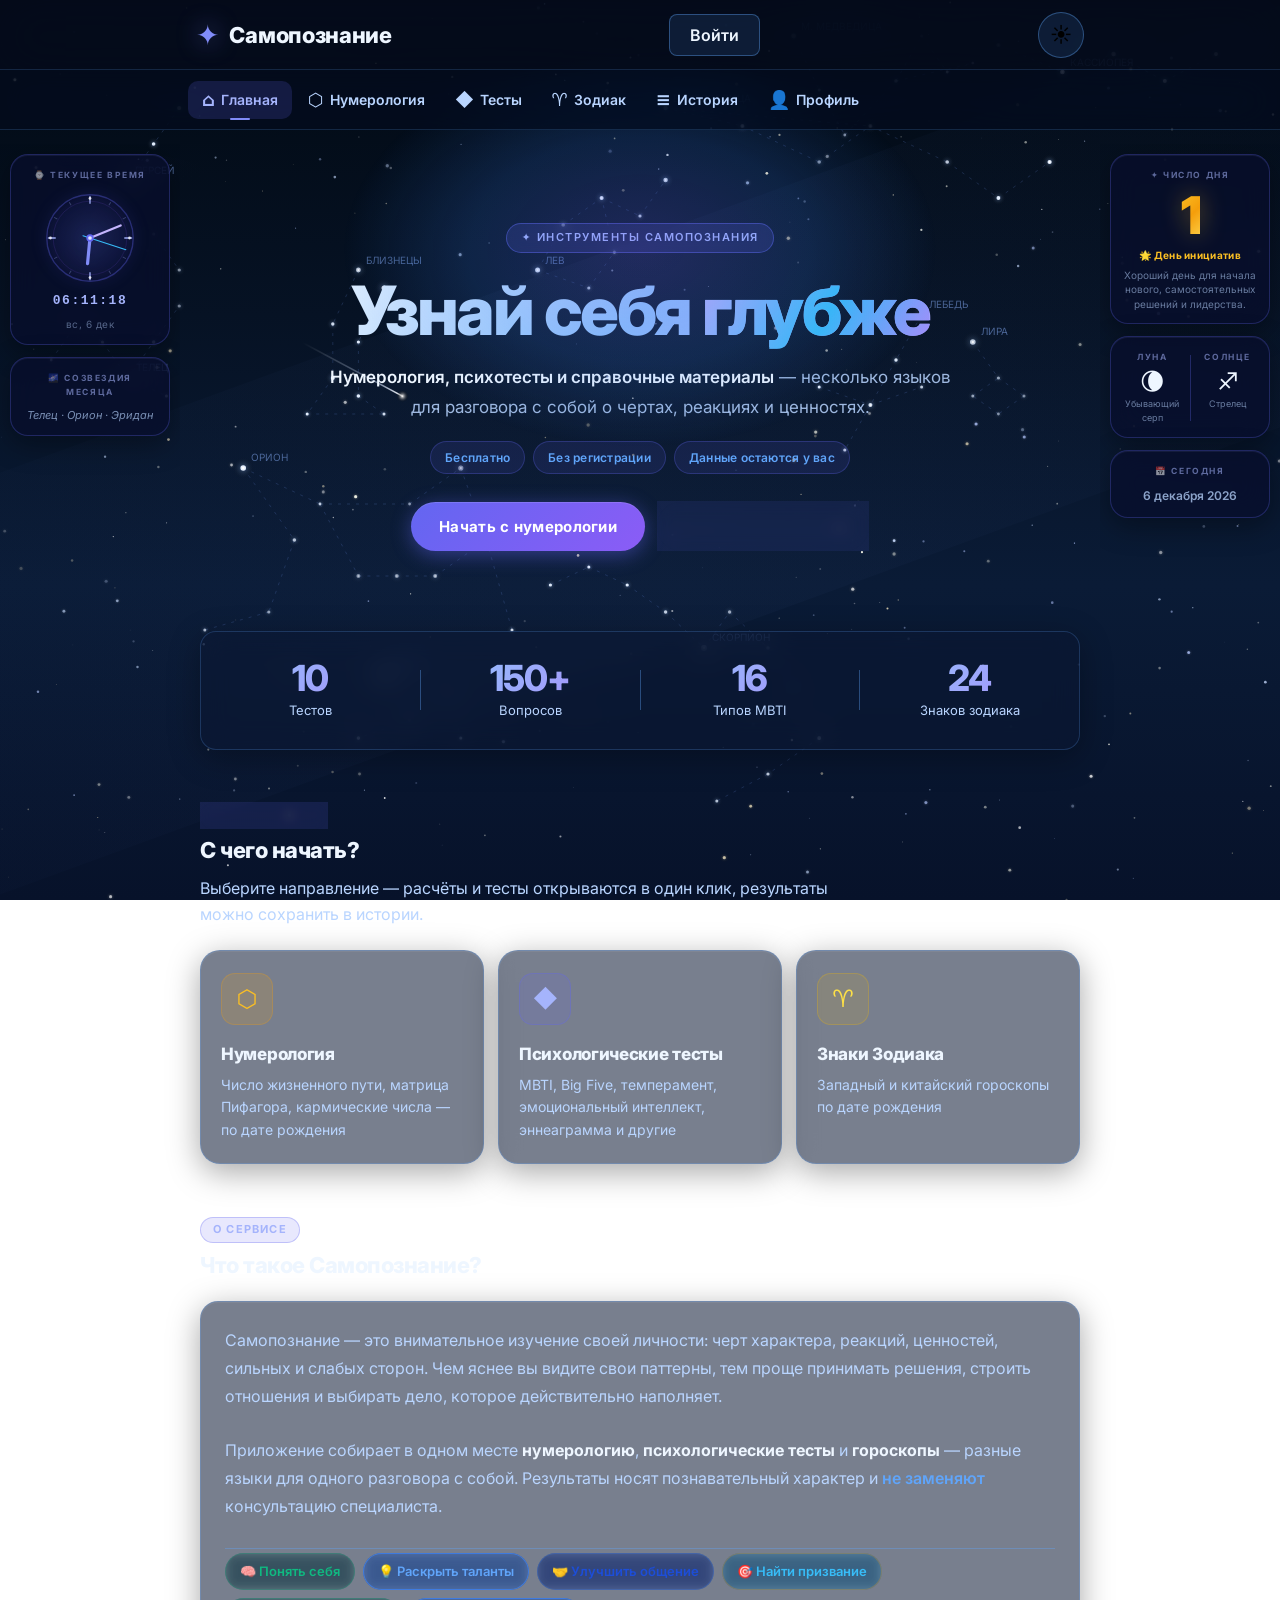
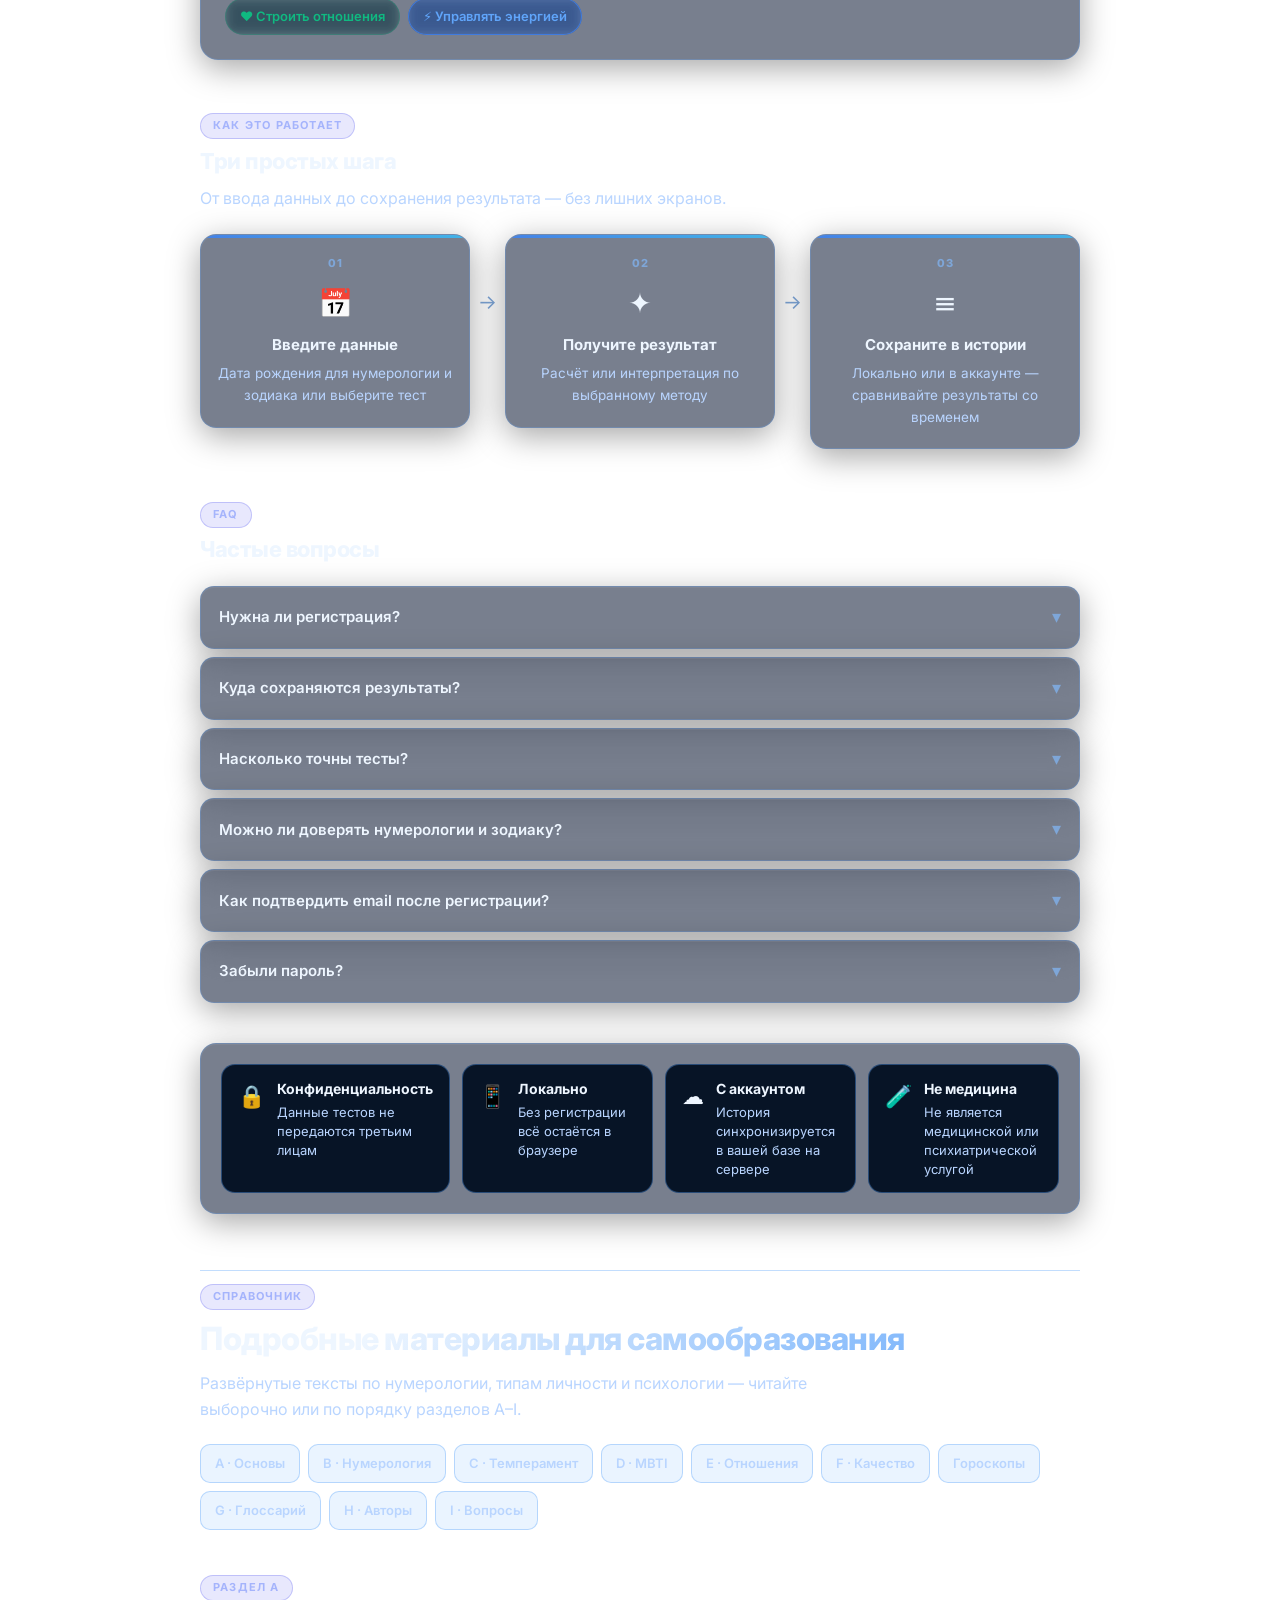
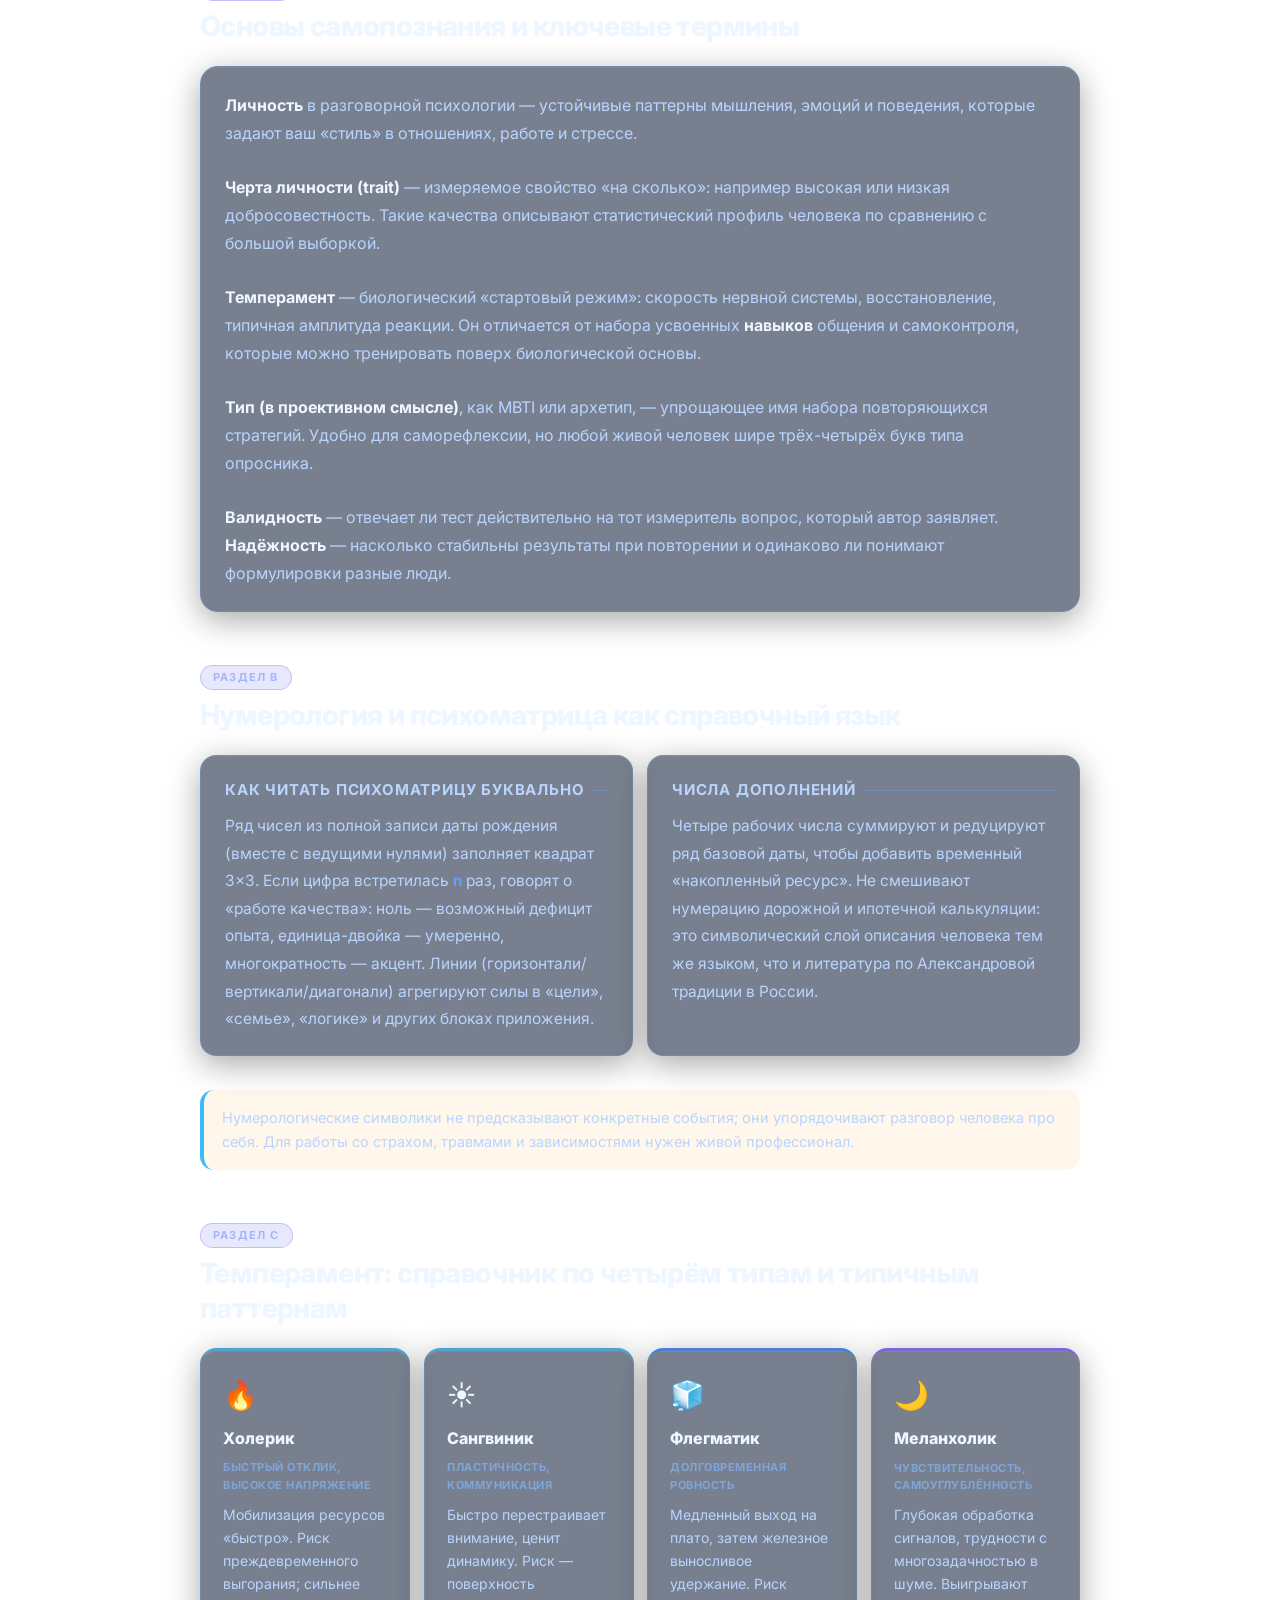
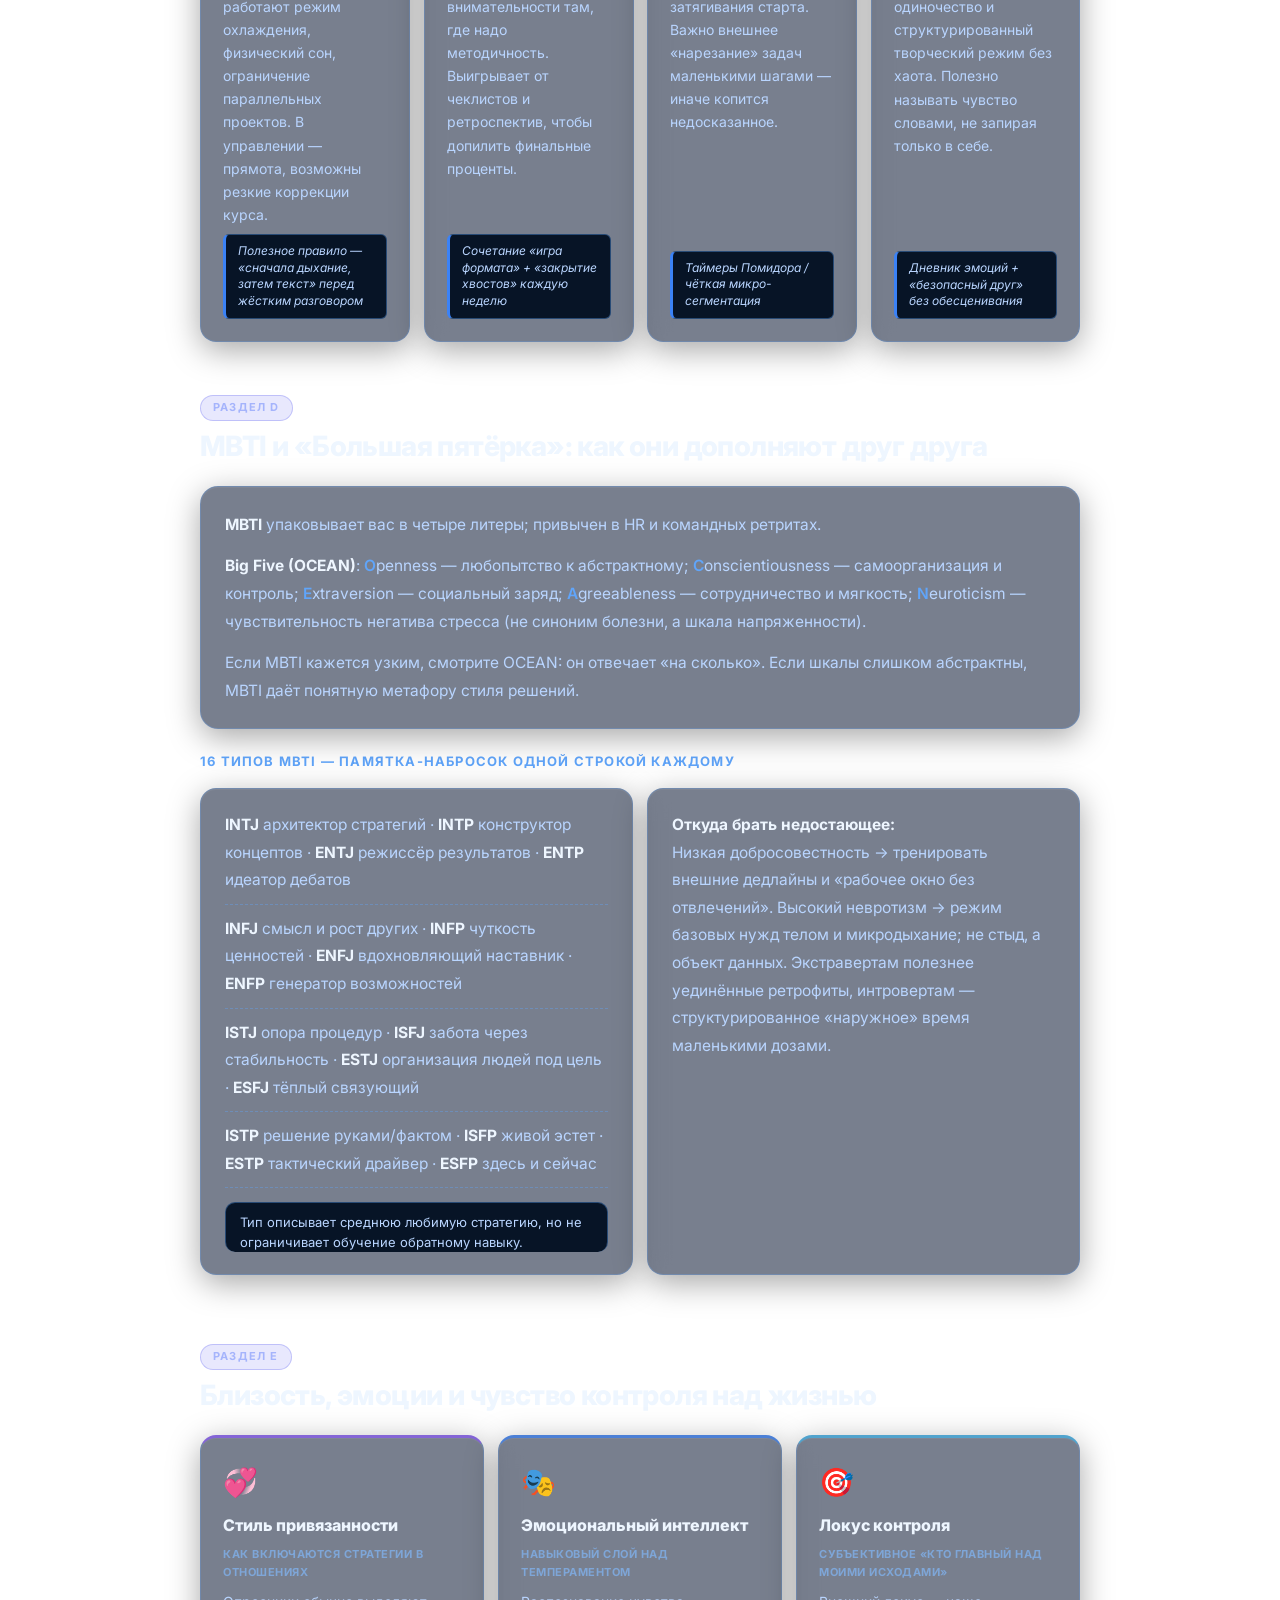
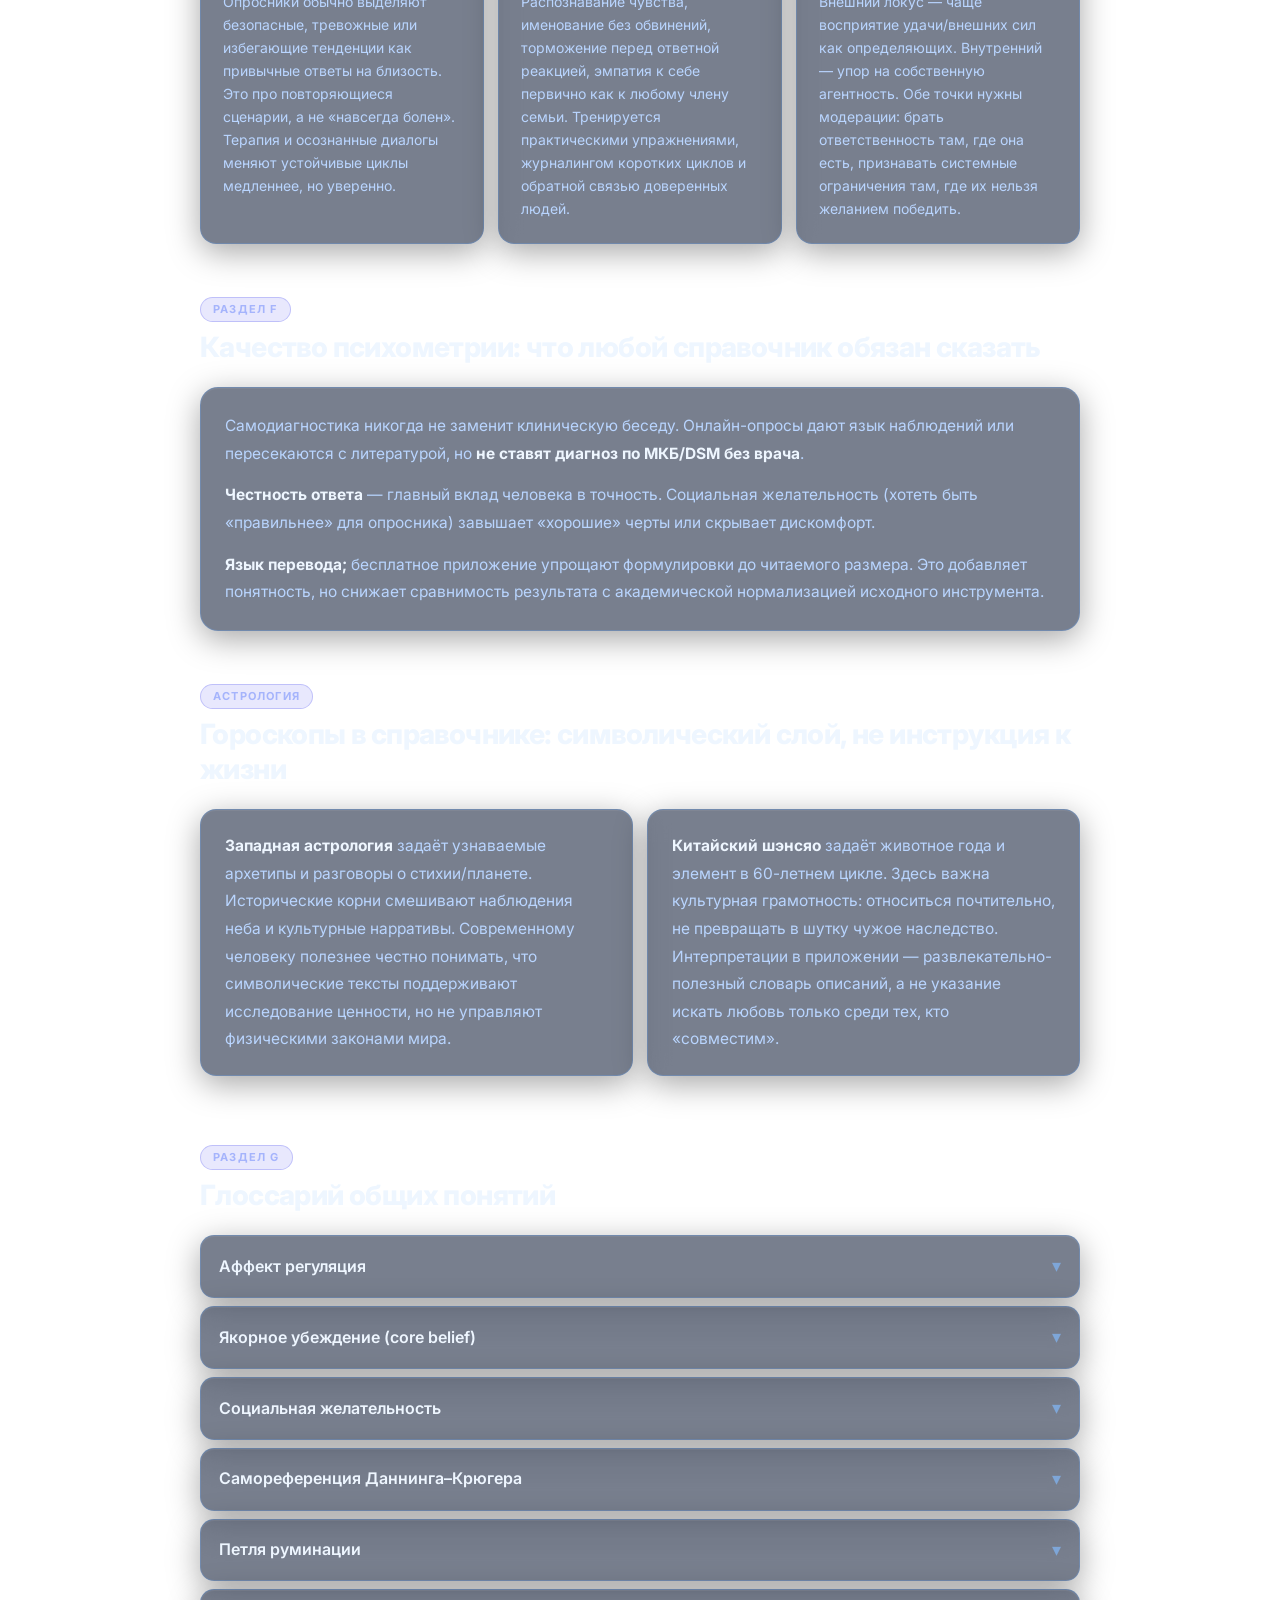
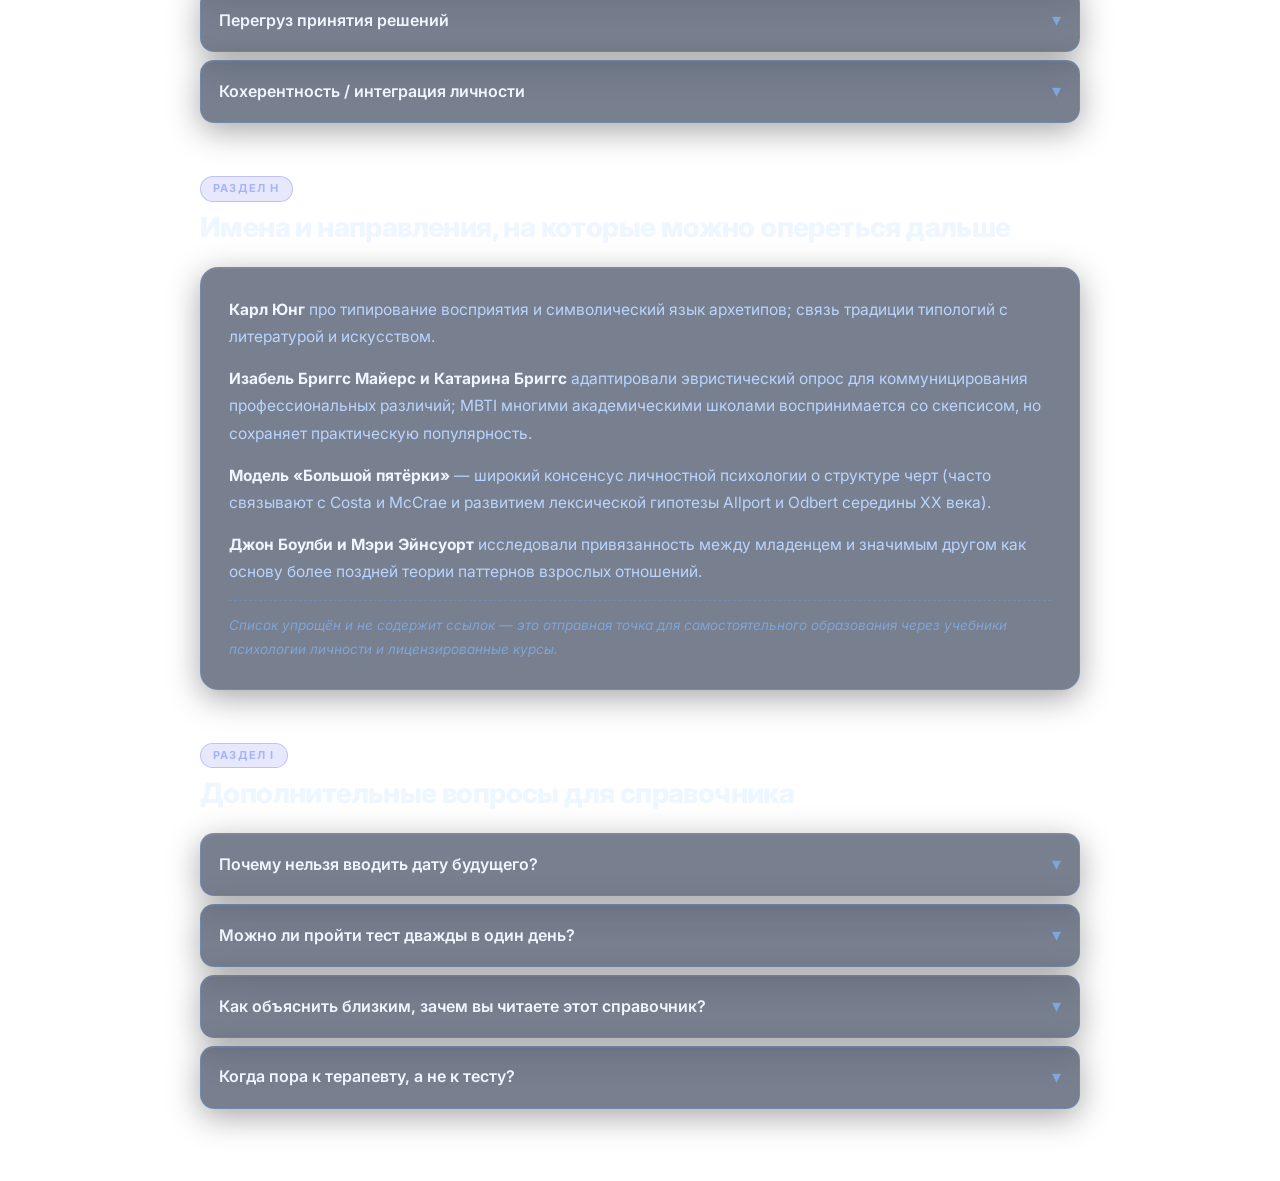
==== commit fca623bd: "Fix CSS/JS paths on GitHub Pages with dynamic base href" ====
--- a/index.html
+++ b/index.html
@@ -3,13 +3,28 @@
 <head>
   <meta charset="UTF-8" />
   <meta name="viewport" content="width=device-width, initial-scale=1.0" />
+  <script>
+    (function () {
+      var base = '';
+      if (location.hostname.endsWith('.github.io')) {
+        var seg = location.pathname.split('/').filter(Boolean)[0];
+        if (seg && seg.indexOf('.') === -1) base = '/' + seg + '/';
+      }
+      window.__SK_BASE__ = base.replace(/\/$/, '');
+      if (base) {
+        var el = document.createElement('base');
+        el.href = base;
+        document.head.appendChild(el);
+      }
+    })();
+  </script>
   <title>Самопознание — Нумерология &amp; Психотесты</title>
   <meta name="description" content="Нумерология по дате рождения, психологические тесты и инструменты самопознания — бесплатно, без регистрации." />
   <link rel="preconnect" href="https://fonts.googleapis.com">
   <link rel="preconnect" href="https://fonts.gstatic.com" crossorigin>
   <link href="https://fonts.googleapis.com/css2?family=Inter:ital,opsz,wght@0,14..32,100..900;1,14..32,100..900&display=swap" rel="stylesheet">
-  <link rel="stylesheet" href="/css/style.css" />
-  <link rel="stylesheet" href="css/auth.css" /> 
+  <link rel="stylesheet" href="css/style.css" />
+  <link rel="stylesheet" href="css/auth.css" />
 </head>
 <body data-theme="dark">
 
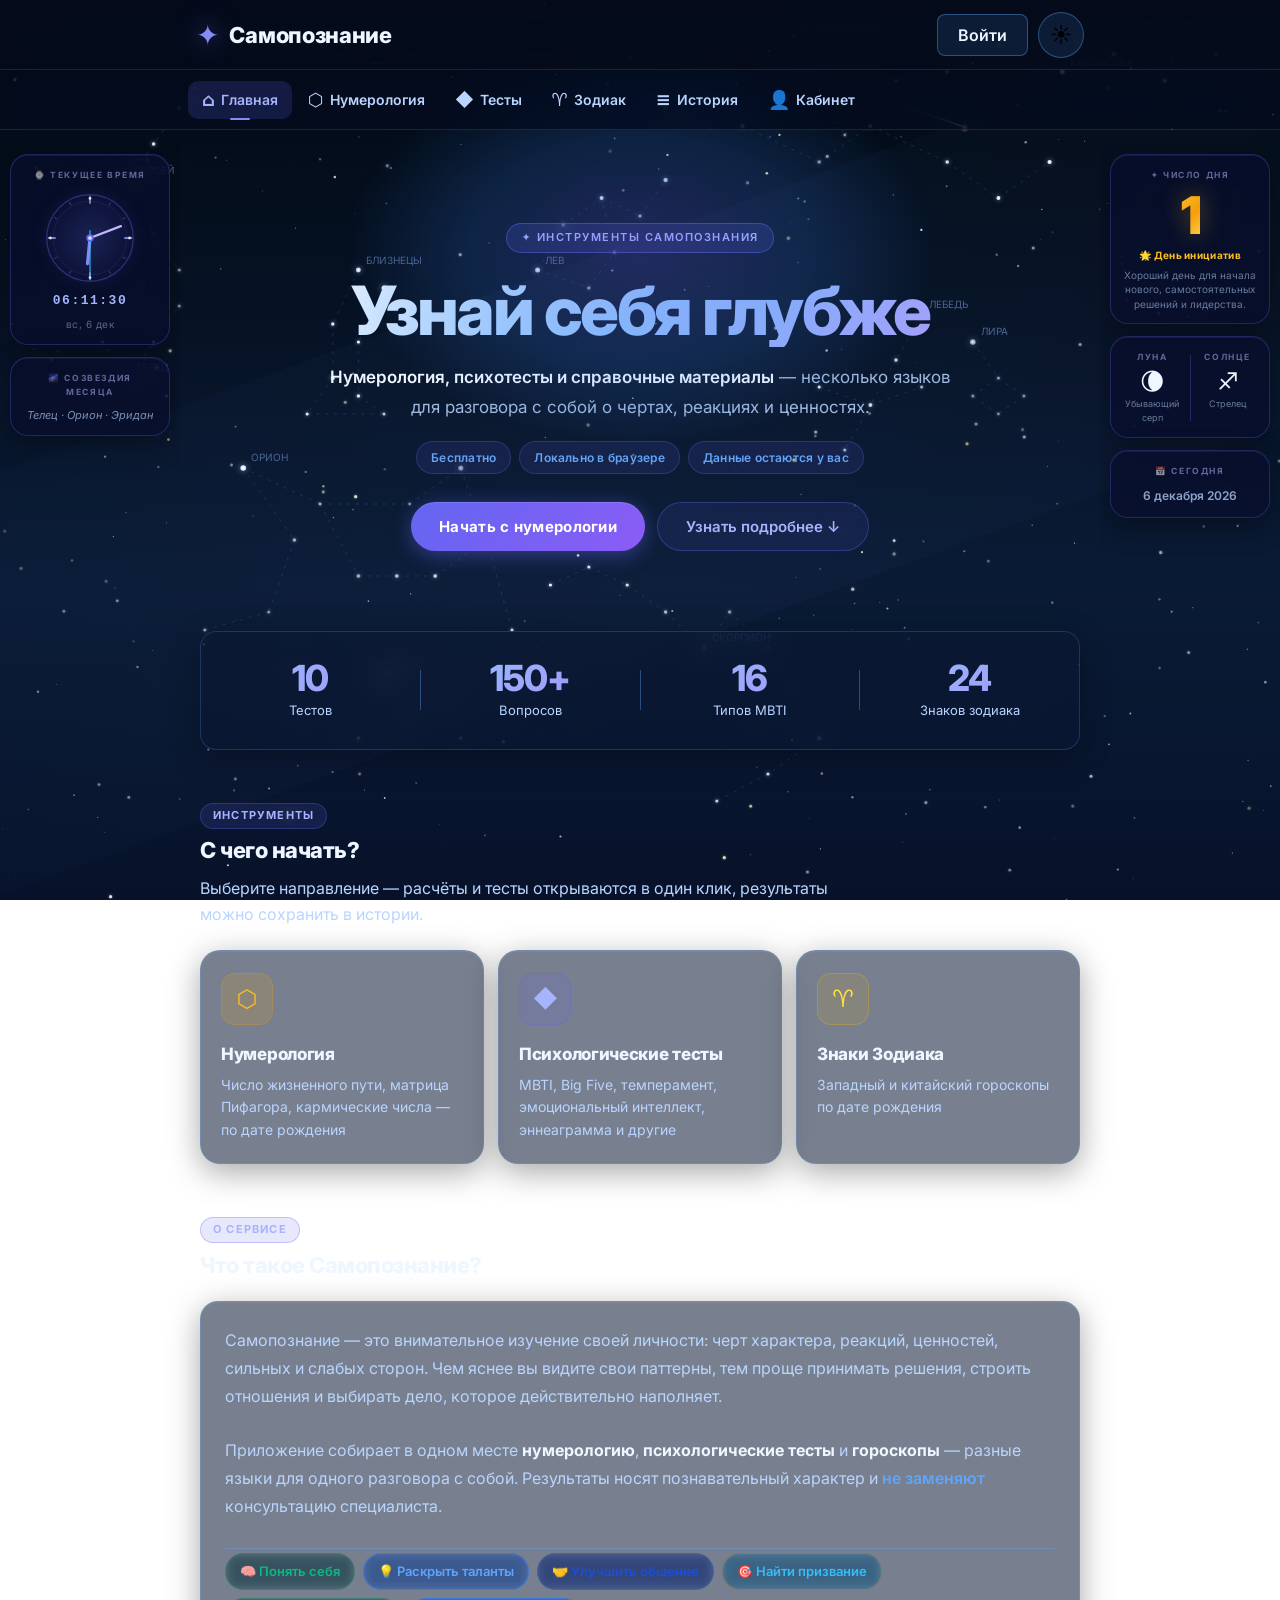
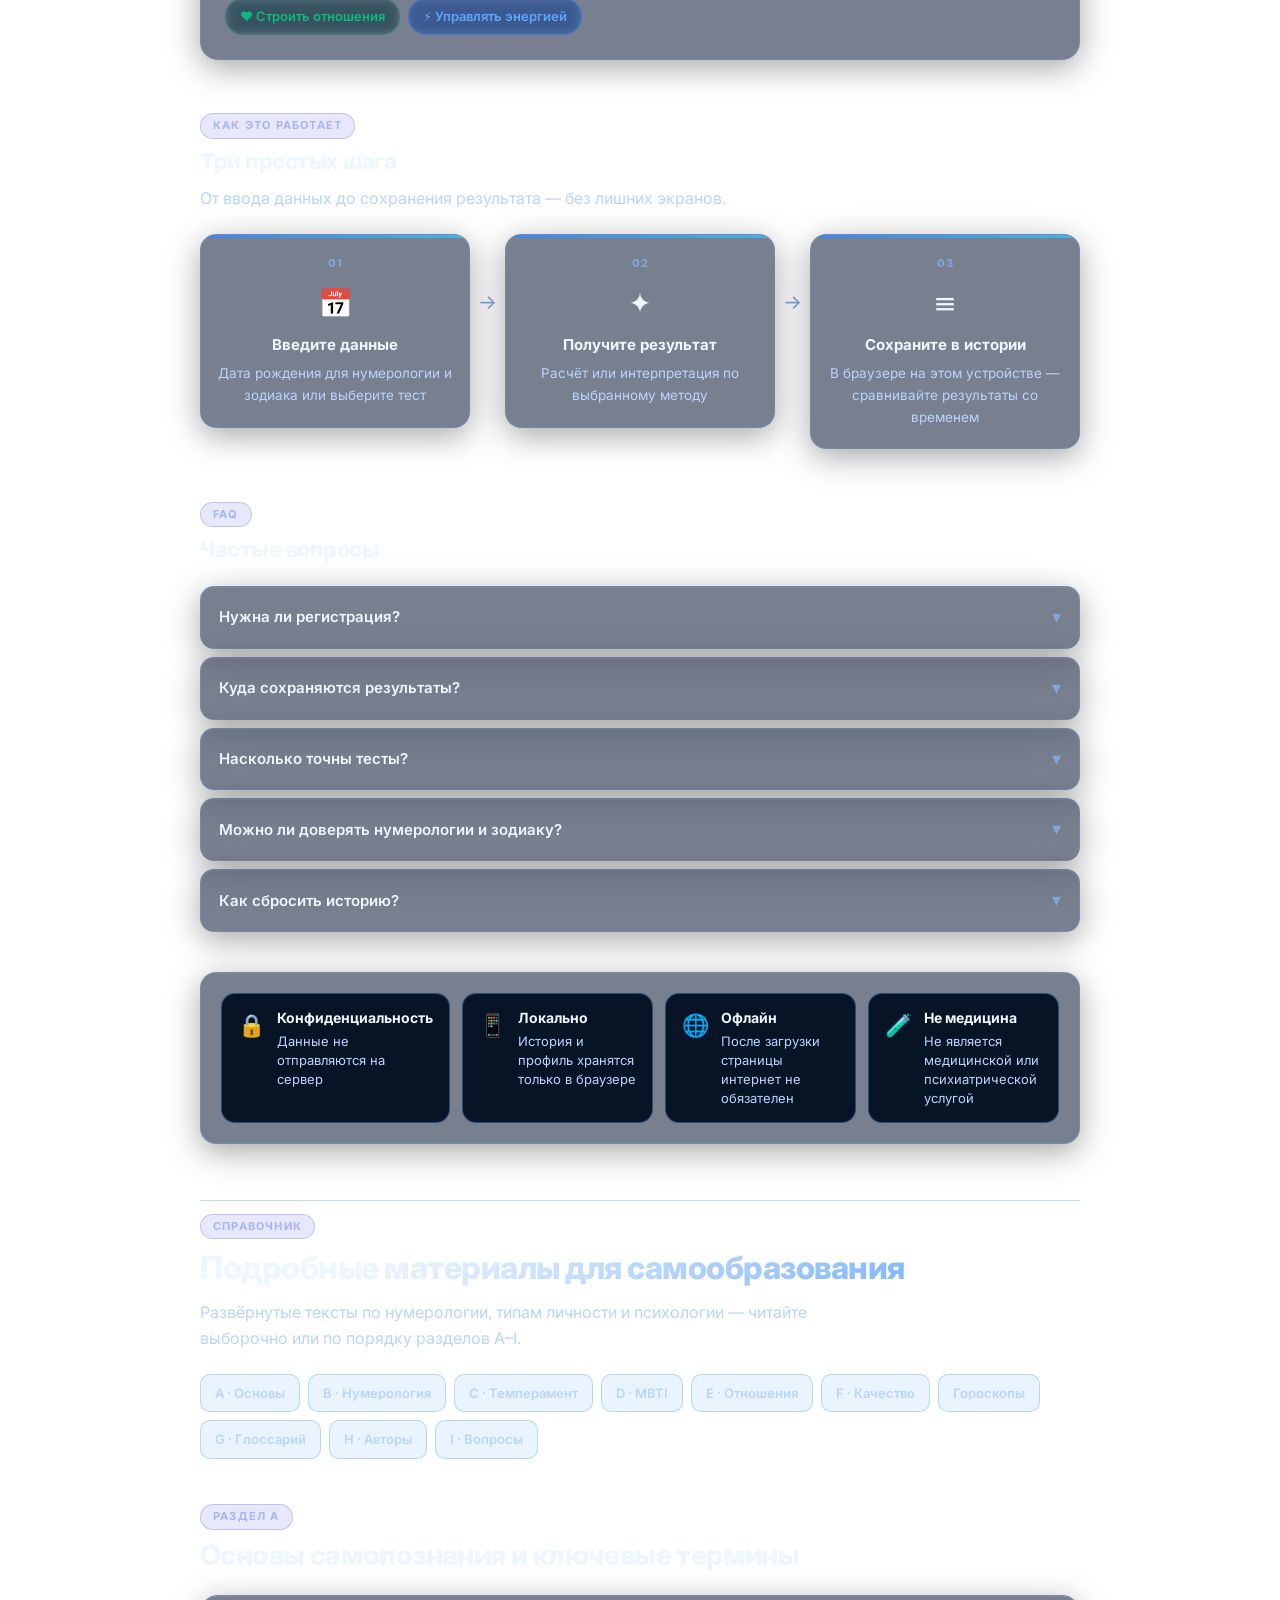
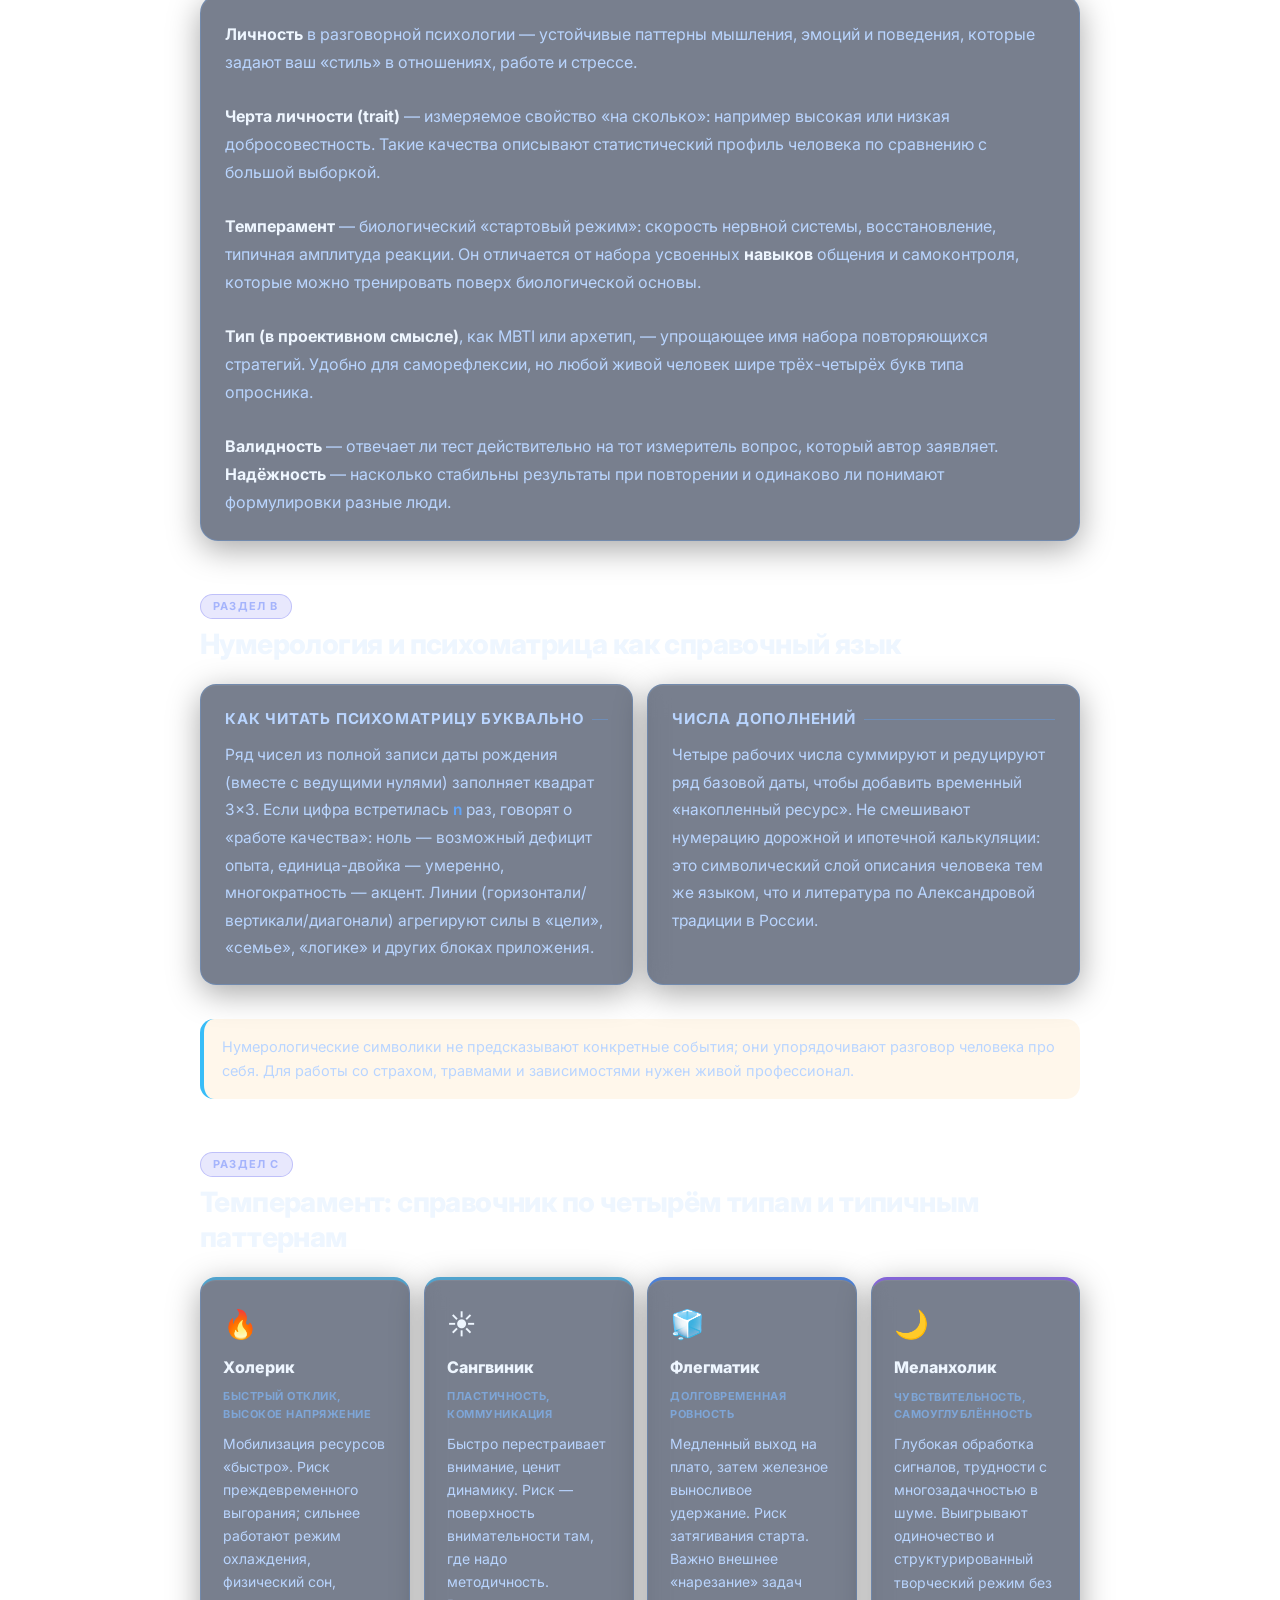
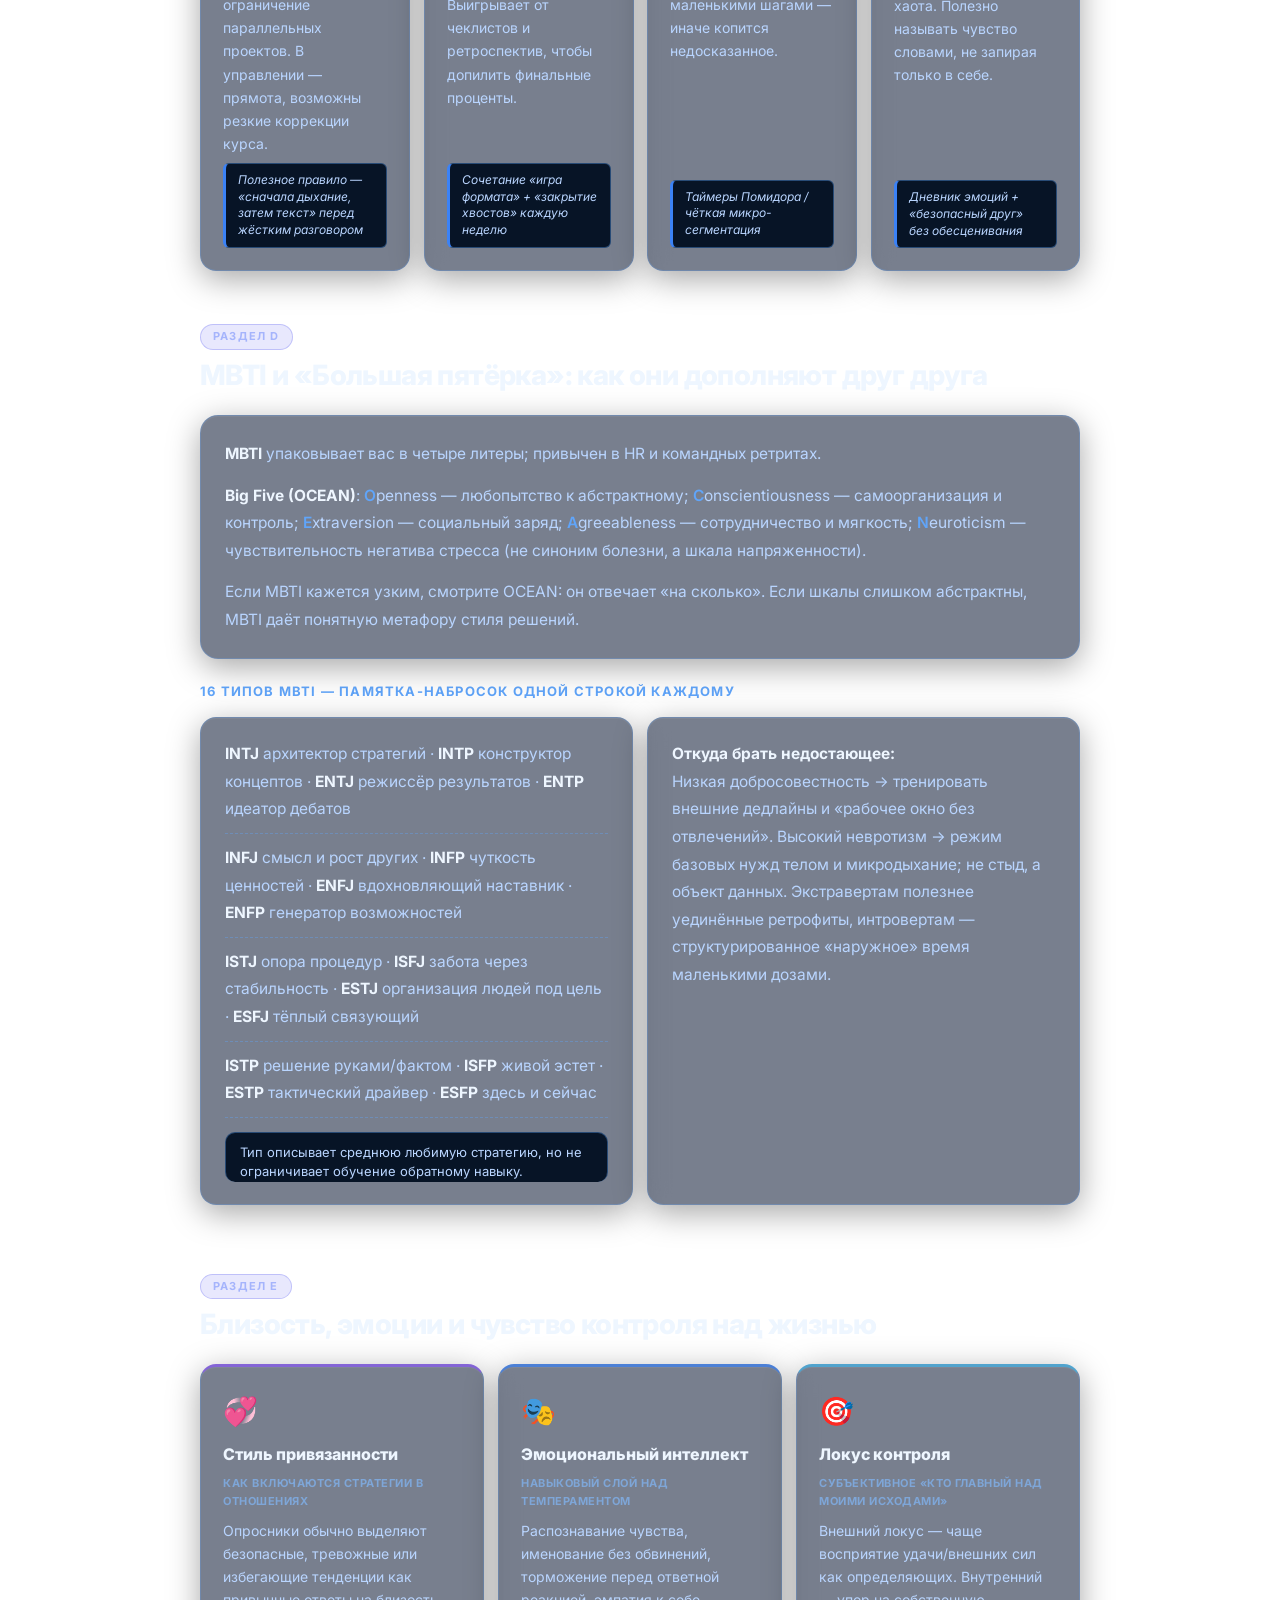
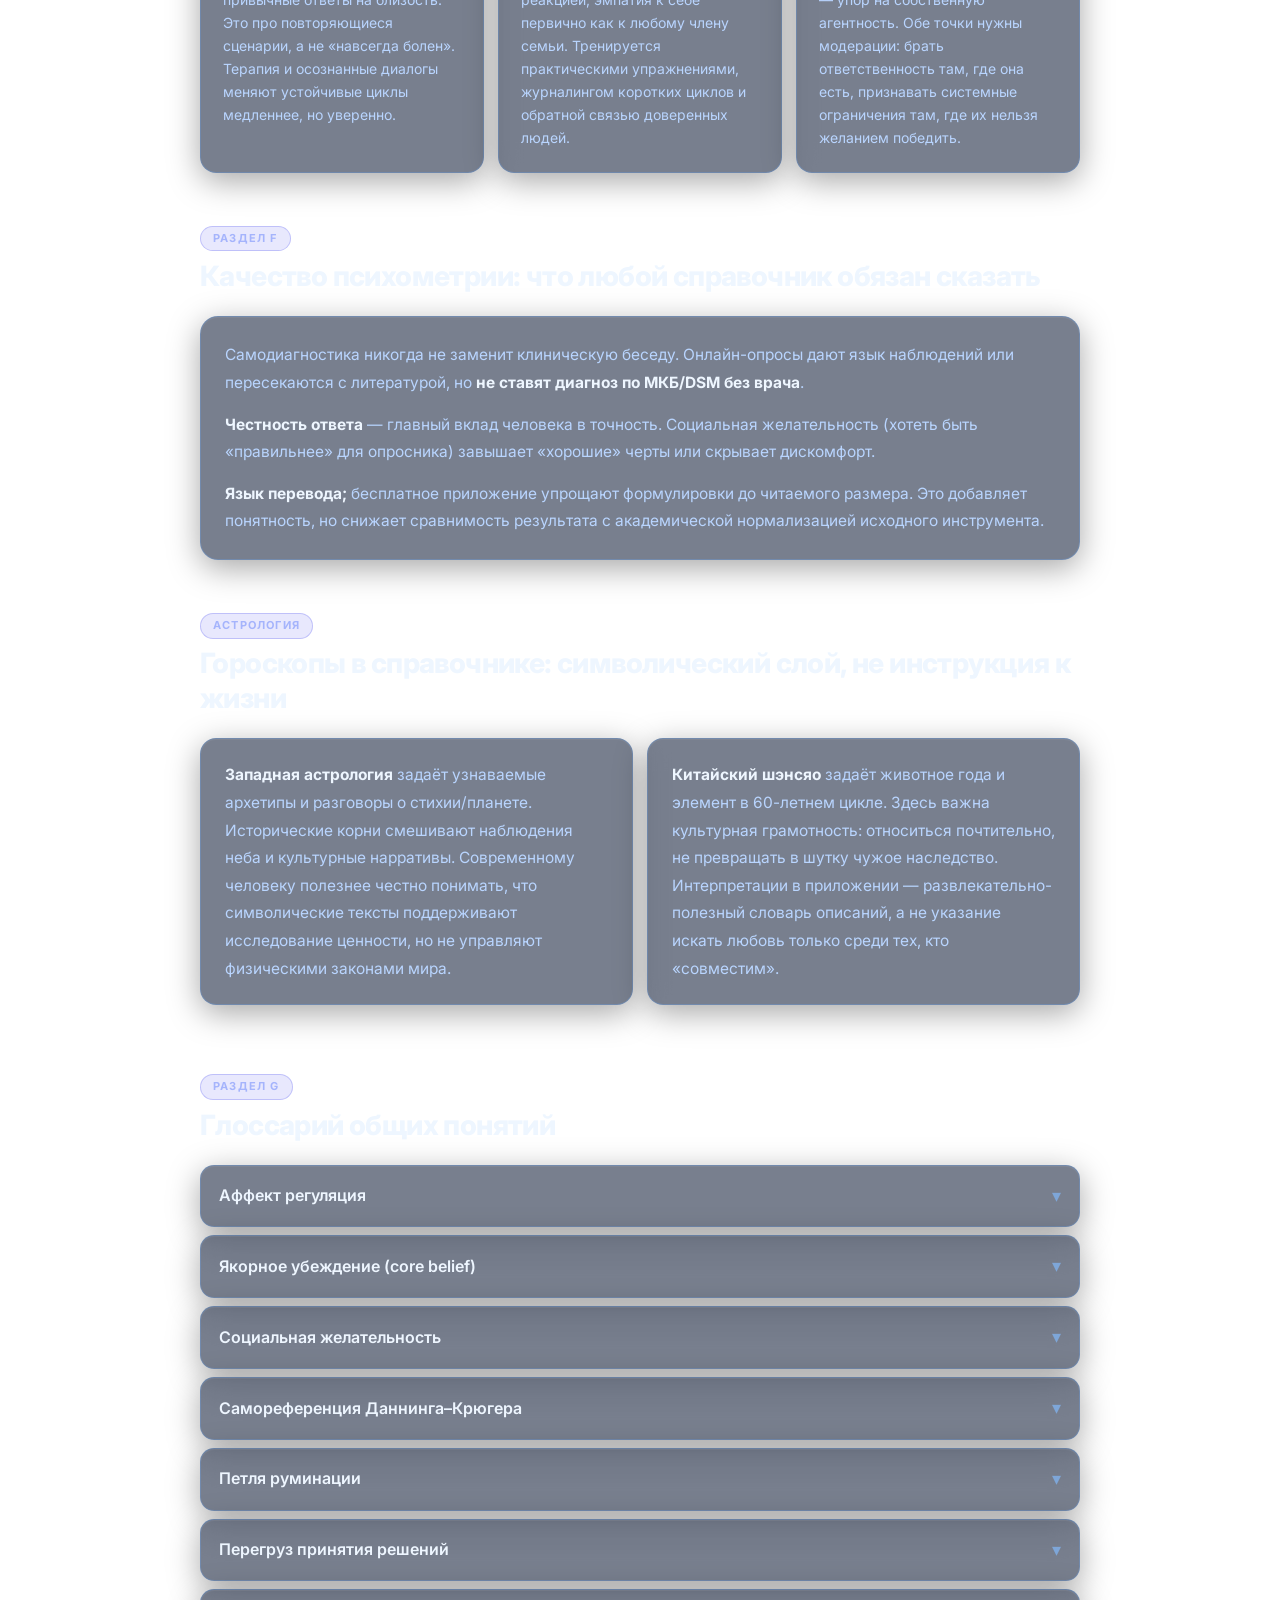
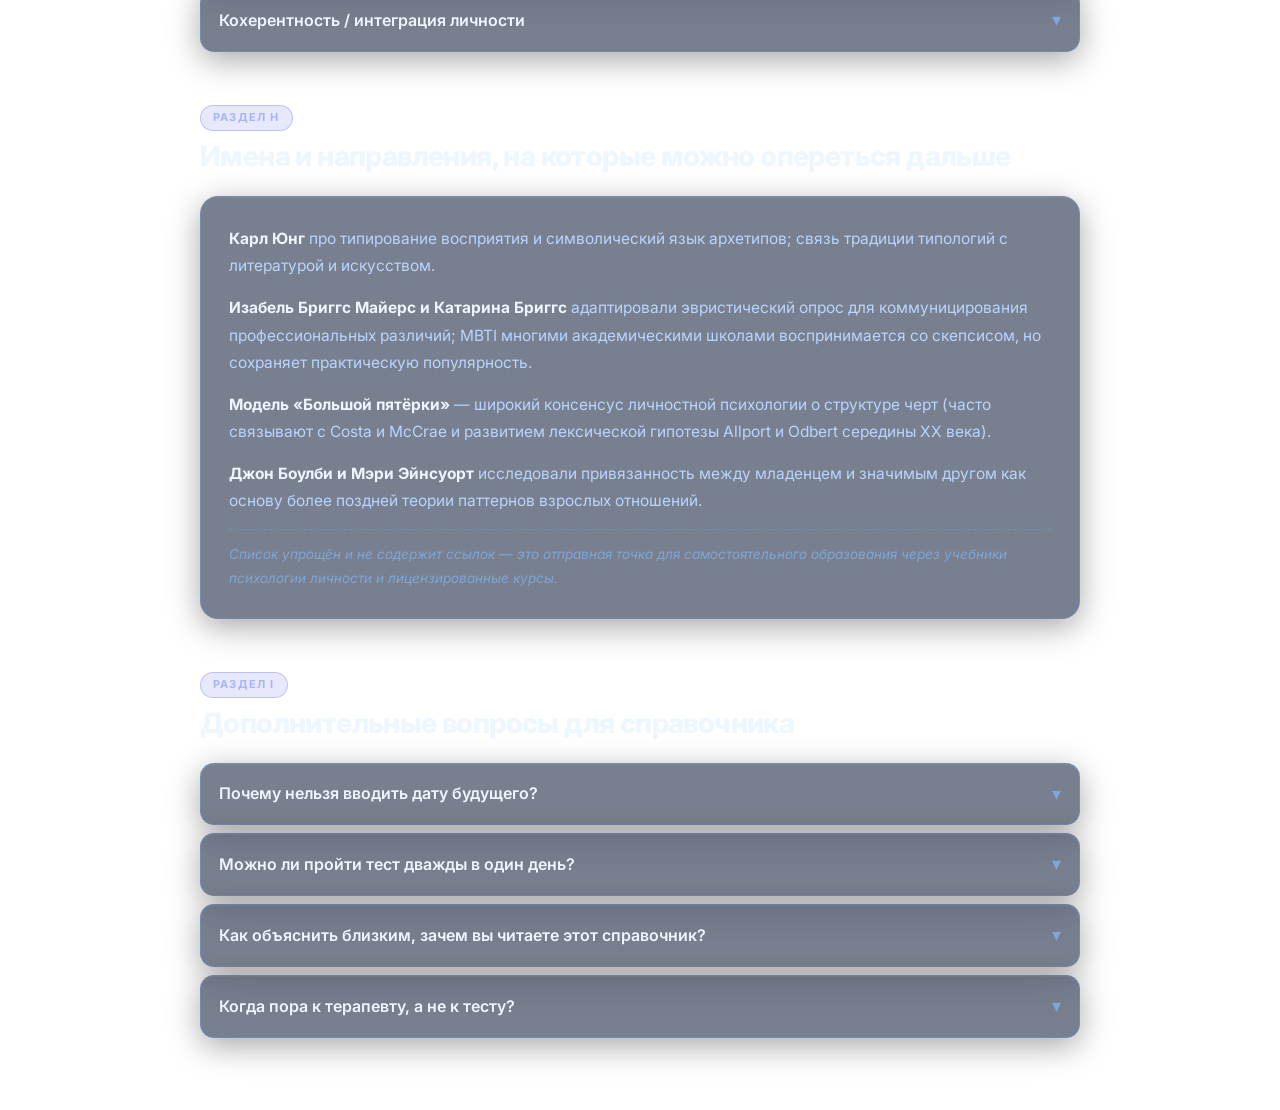
==== commit e1e8b141: "Add local login cabinet, session save, and numerology fix" ====
--- a/index.html
+++ b/index.html
@@ -119,10 +119,12 @@
         <span class="logo-icon">✦</span>
         <span class="logo-text">Самопознание</span>
       </button>
-      <button class="auth-header-btn" id="authBtn" onclick="showAuthModal()">Войти</button>
-      <button class="theme-toggle" id="themeBtn" onclick="toggleTheme()" title="Сменить тему">
-        <span id="themeIcon">☀️</span>
-      </button>
+      <div class="header-actions">
+        <button type="button" class="auth-header-btn" id="authBtn">Войти</button>
+        <button class="theme-toggle" id="themeBtn" onclick="toggleTheme()" title="Сменить тему">
+          <span id="themeIcon">☀️</span>
+        </button>
+      </div>
     </div>
   </header>
 
@@ -145,7 +147,7 @@
         <span class="nav-icon">≡</span><span class="nav-label">История</span>
       </button>
       <button class="nav-item" data-page="profile" onclick="showPage('profile')">
-        <span class="nav-icon">👤</span><span class="nav-label">Профиль</span>
+        <span class="nav-icon">👤</span><span class="nav-label">Кабинет</span>
       </button>
     </div>
   </nav>
@@ -157,13 +159,13 @@
     <section id="page-home" class="page active">
       <div class="hero">
         <div class="hero-badge">✦ Инструменты самопознания</div>
-        <h1 class="hero-title">Узнай себя <em class="hero-title-accent">глубже</em></h1>
+        <h1 class="hero-title">Узнай себя глубже</h1>
         <p class="hero-sub">
           <span class="hero-sub-lead">Нумерология, психотесты и справочные материалы</span> — несколько языков для разговора с собой о чертах, реакциях и ценностях.
         </p>
         <p class="hero-tags">
           <span class="hero-tag">Бесплатно</span>
-          <span class="hero-tag">Без регистрации</span>
+          <span class="hero-tag">Локально в браузере</span>
           <span class="hero-tag">Данные остаются у вас</span>
         </p>
         <div class="hero-actions">
@@ -247,7 +249,7 @@
             <div class="step-num">03</div>
             <div class="step-icon">≡</div>
             <div class="step-title">Сохраните в истории</div>
-            <div class="step-desc">Локально или в аккаунте — сравнивайте результаты со временем</div>
+            <div class="step-desc">В браузере на этом устройстве — сравнивайте результаты со временем</div>
           </div>
         </div>
       </div>
@@ -701,8 +703,8 @@
     <!-- PROFILE PAGE -->
     <section id="page-profile" class="page">
       <div class="page-header">
-        <h2 class="page-title"><span class="title-icon" style="background:rgba(16,185,129,0.15);color:#10b981">👤</span> Мой профиль</h2>
-        <p class="page-sub">Личная карточка с портретом личности на основе всех пройденных тестов</p>
+        <h2 class="page-title"><span class="title-icon" style="background:rgba(16,185,129,0.15);color:#10b981">👤</span> Личный кабинет</h2>
+        <p class="page-sub">Портрет личности и сохранённые результаты — доступны после входа</p>
       </div>
       <div id="profileContent"></div>
     </section>
@@ -715,8 +717,8 @@
       <button type="button" class="auth-modal-close" onclick="hideAuthModal()" aria-label="Закрыть">✕</button>
       <div class="auth-modal-head">
         <div class="auth-modal-logo">✦</div>
-        <h2 id="authModalTitle" class="auth-modal-title">Вход в аккаунт</h2>
-        <p class="auth-modal-sub">Синхронизация истории тестов между устройствами</p>
+        <h2 id="authModalTitle" class="auth-modal-title">Личный кабинет</h2>
+        <p class="auth-modal-sub">Войдите, чтобы сохранять результаты тестов и нумерологии</p>
       </div>
       <div class="auth-tabs" id="authTabs">
         <button type="button" class="auth-tab active" data-tab="login" onclick="switchAuthTab('login')">Вход</button>
@@ -725,63 +727,32 @@
       <p id="authError" class="auth-error" role="alert"></p>
       <p id="authSuccess" class="auth-success" role="status"></p>
       <form id="loginForm" class="auth-form" onsubmit="event.preventDefault();submitLogin()">
-        <label class="field-label" for="loginEmail">Email</label>
-        <input type="email" id="loginEmail" class="input-field auth-input" placeholder="you@example.com" autocomplete="email" required />
+        <label class="field-label" for="loginUsername">Логин</label>
+        <input type="text" id="loginUsername" class="input-field auth-input" placeholder="my_login" autocomplete="username" required />
         <label class="field-label" for="loginPassword">Пароль</label>
         <input type="password" id="loginPassword" class="input-field auth-input" autocomplete="current-password" required />
         <button type="submit" class="btn btn-primary auth-submit">Войти</button>
-        <button type="button" class="auth-link-btn" onclick="switchAuthTab('forgot')">Забыли пароль?</button>
       </form>
       <form id="registerForm" class="auth-form" style="display:none" onsubmit="event.preventDefault();submitRegister()">
         <label class="field-label" for="regUsername">Логин</label>
         <input type="text" id="regUsername" class="input-field auth-input" pattern="[a-zA-Z0-9_]{3,30}" autocomplete="username" required />
         <label class="field-label" for="regName">Имя</label>
-        <input type="text" id="regName" class="input-field auth-input" autocomplete="name" />
-        <label class="field-label" for="regEmail">Email</label>
-        <input type="email" id="regEmail" class="input-field auth-input" autocomplete="email" required />
-        <label class="field-label" for="regPassword">Пароль (от 8 символов)</label>
-        <input type="password" id="regPassword" class="input-field auth-input" minlength="8" autocomplete="new-password" required />
-        <button type="submit" class="btn btn-primary auth-submit">Зарегистрироваться</button>
-        <p class="auth-hint">На почту придёт ссылка для подтверждения</p>
+        <input type="text" id="regName" class="input-field auth-input" placeholder="Как вас называть" autocomplete="name" />
+        <label class="field-label" for="regPassword">Пароль</label>
+        <input type="password" id="regPassword" class="input-field auth-input" minlength="4" autocomplete="new-password" required />
+        <label class="field-label" for="regPassword2">Повторите пароль</label>
+        <input type="password" id="regPassword2" class="input-field auth-input" minlength="4" autocomplete="new-password" required />
+        <button type="submit" class="btn btn-primary auth-submit">Создать аккаунт</button>
+        <p class="auth-hint">Аккаунт хранится локально в браузере на этом устройстве</p>
       </form>
-      <div id="verifyPendingForm" class="auth-form auth-form-center" style="display:none">
-        <div class="auth-pending-icon">📧</div>
-        <p class="auth-pending-text">Письмо на <strong id="verifyPendingEmail"></strong>. Перейдите по ссылке, затем войдите.</p>
-        <button type="button" class="btn btn-secondary auth-submit" onclick="submitResendVerification()">Отправить снова</button>
-        <button type="button" class="auth-link-btn" onclick="switchAuthTab('login')">Уже подтвердил — войти</button>
-      </div>
-      <form id="forgotForm" class="auth-form" style="display:none" onsubmit="event.preventDefault();submitForgotPassword()">
-        <p class="auth-hint" style="margin-bottom:12px">Введите email для сброса пароля</p>
-        <label class="field-label" for="forgotEmail">Email</label>
-        <input type="email" id="forgotEmail" class="input-field auth-input" required />
-        <button type="submit" class="btn btn-primary auth-submit">Отправить</button>
-        <button type="button" class="auth-link-btn" onclick="switchAuthTab('login')">← Назад</button>
-      </form>
-      <form id="resetForm" class="auth-form" style="display:none" onsubmit="event.preventDefault();submitResetPassword()">
-        <input type="hidden" id="resetToken" />
-        <label class="field-label" for="resetPassword">Новый пароль</label>
-        <input type="password" id="resetPassword" class="input-field auth-input" minlength="8" required />
-        <label class="field-label" for="resetPassword2">Повторите</label>
-        <input type="password" id="resetPassword2" class="input-field auth-input" minlength="8" required />
-        <button type="submit" class="btn btn-primary auth-submit">Сохранить пароль</button>
-      </form>
-      <div class="auth-divider"><span>или</span></div>
-      <button type="button" class="auth-google-btn" onclick="loginWithGoogle()">
-        <svg width="20" height="20" viewBox="0 0 48 48" aria-hidden="true"><path fill="#FFC107" d="M43.6 20.5H42V20H24v8h11.3C33.7 32.7 29.3 36 24 36c-6.6 0-12-5.4-12-12s5.4-12 12-12c3.1 0 5.9 1.2 8 3.1l5.7-5.7C34.5 6.1 29.5 4 24 4 12.95 4 4 12.95 4 24s8.95 20 20 20 20-8.95 20-20c0-1.3-.1-2.7-.4-3.5z"/><path fill="#FF3D00" d="M6.3 14.7l6.6 4.8C14.5 16.1 18.9 13 24 13c3.1 0 5.9 1.2 8 3.1l5.7-5.7C34.5 6.1 29.5 4 24 4 16.3 4 9.5 8.5 6.3 14.7z"/><path fill="#4CAF50" d="M24 44c5.2 0 10-2 13.6-5.2l-6.3-5.2C29.3 36 24.9 38 24 38c-5.3 0-9.8-3.4-11.4-8.1l-6.5 5C9.5 39.5 16.3 44 24 44z"/><path fill="#1976D2" d="M43.6 20.5H42V20H24v8h11.3c-1.1 3.2-3.3 5.9-6.2 7.7l6.3 5.2C39.5 39.5 44 34.5 44 24c0-1.3-.1-2.7-.4-3.5z"/></svg>
-        Войти через Google
-      </button>
     </div>
   </div>
+
   <script src="js/base-path.js"></script>
   <script src="js/data.js"></script>
+  <script src="js/user-session.js"></script>
   <script src="js/app.js"></script>
   <script src="js/nightsky.js"></script>
   <script src="js/humor-test.js"></script>
-  <script>
-    document.addEventListener('DOMContentLoaded', function() {
-      if (typeof initAuthFromUrl === 'function') initAuthFromUrl();
-      if (typeof updateHeaderAuth === 'function') updateHeaderAuth();
-    });
-  </script>
 </body>
 </html>
--- a/css/style.css
+++ b/css/style.css
@@ -208,6 +208,29 @@
   color: var(--primary-light);
 }
 
+.header-actions {
+  display: flex;
+  align-items: center;
+  gap: 10px;
+}
+
+.profile-cabinet-head { margin-bottom: 0; }
+.profile-cabinet-top {
+  display: flex;
+  align-items: flex-start;
+  justify-content: space-between;
+  gap: 12px;
+}
+.profile-cabinet-user {
+  font-size: 22px;
+  font-weight: 800;
+  margin-top: 4px;
+}
+.profile-cabinet-login {
+  margin-top: 2px;
+  font-size: 13px;
+}
+
 .auth-tab {
   background: transparent;
   color: var(--text-muted);
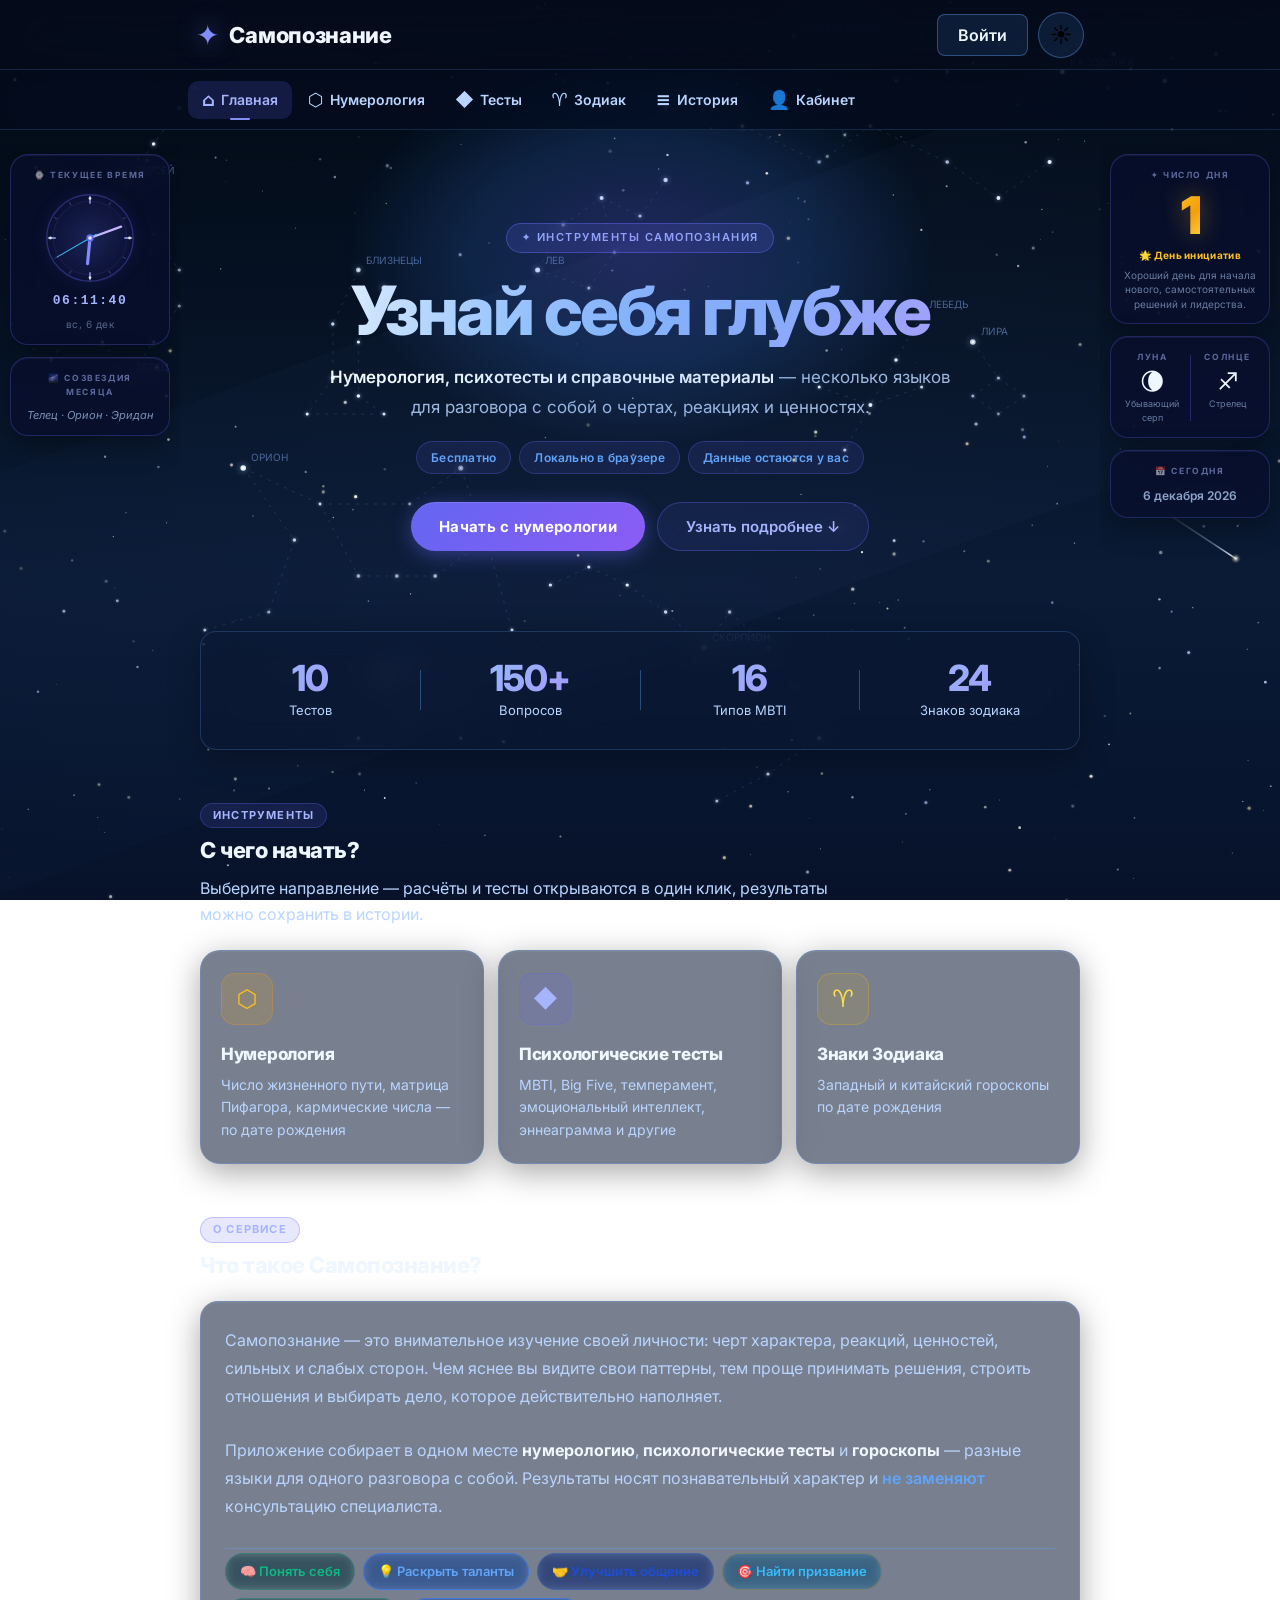
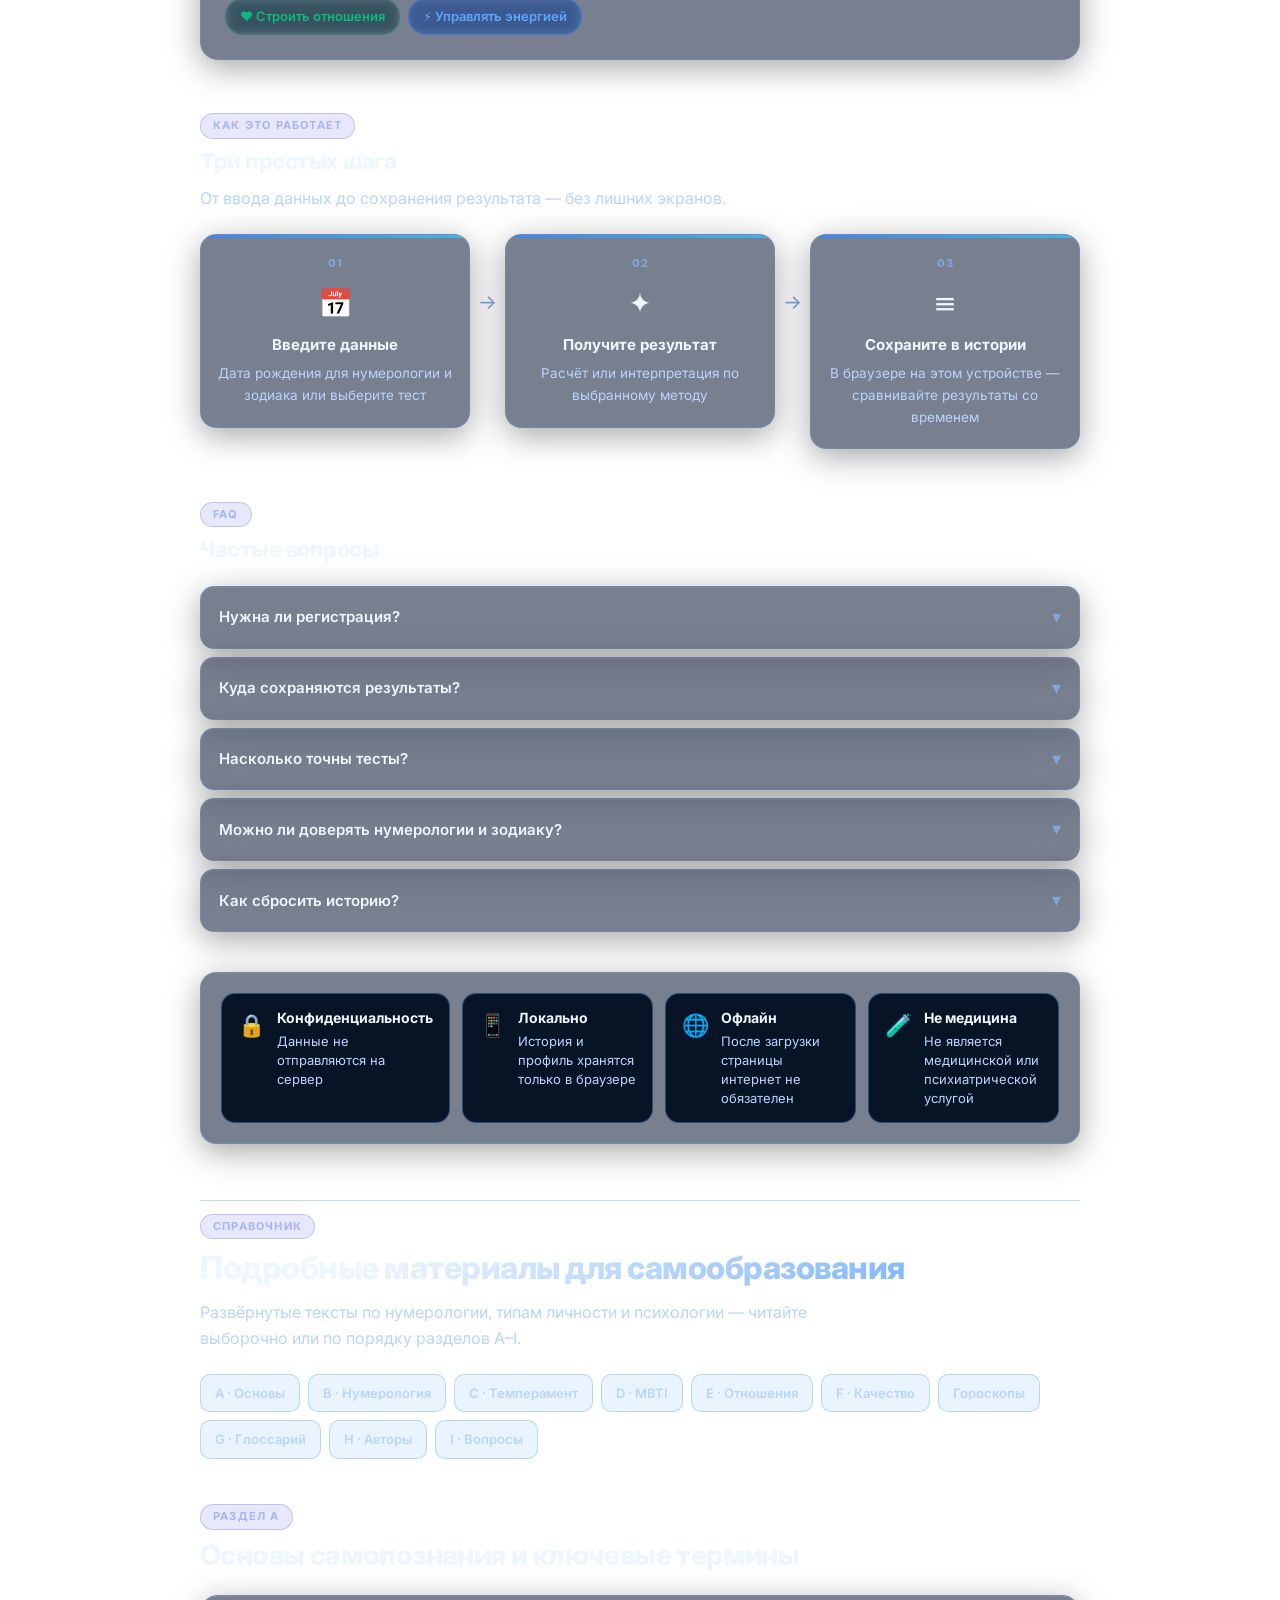
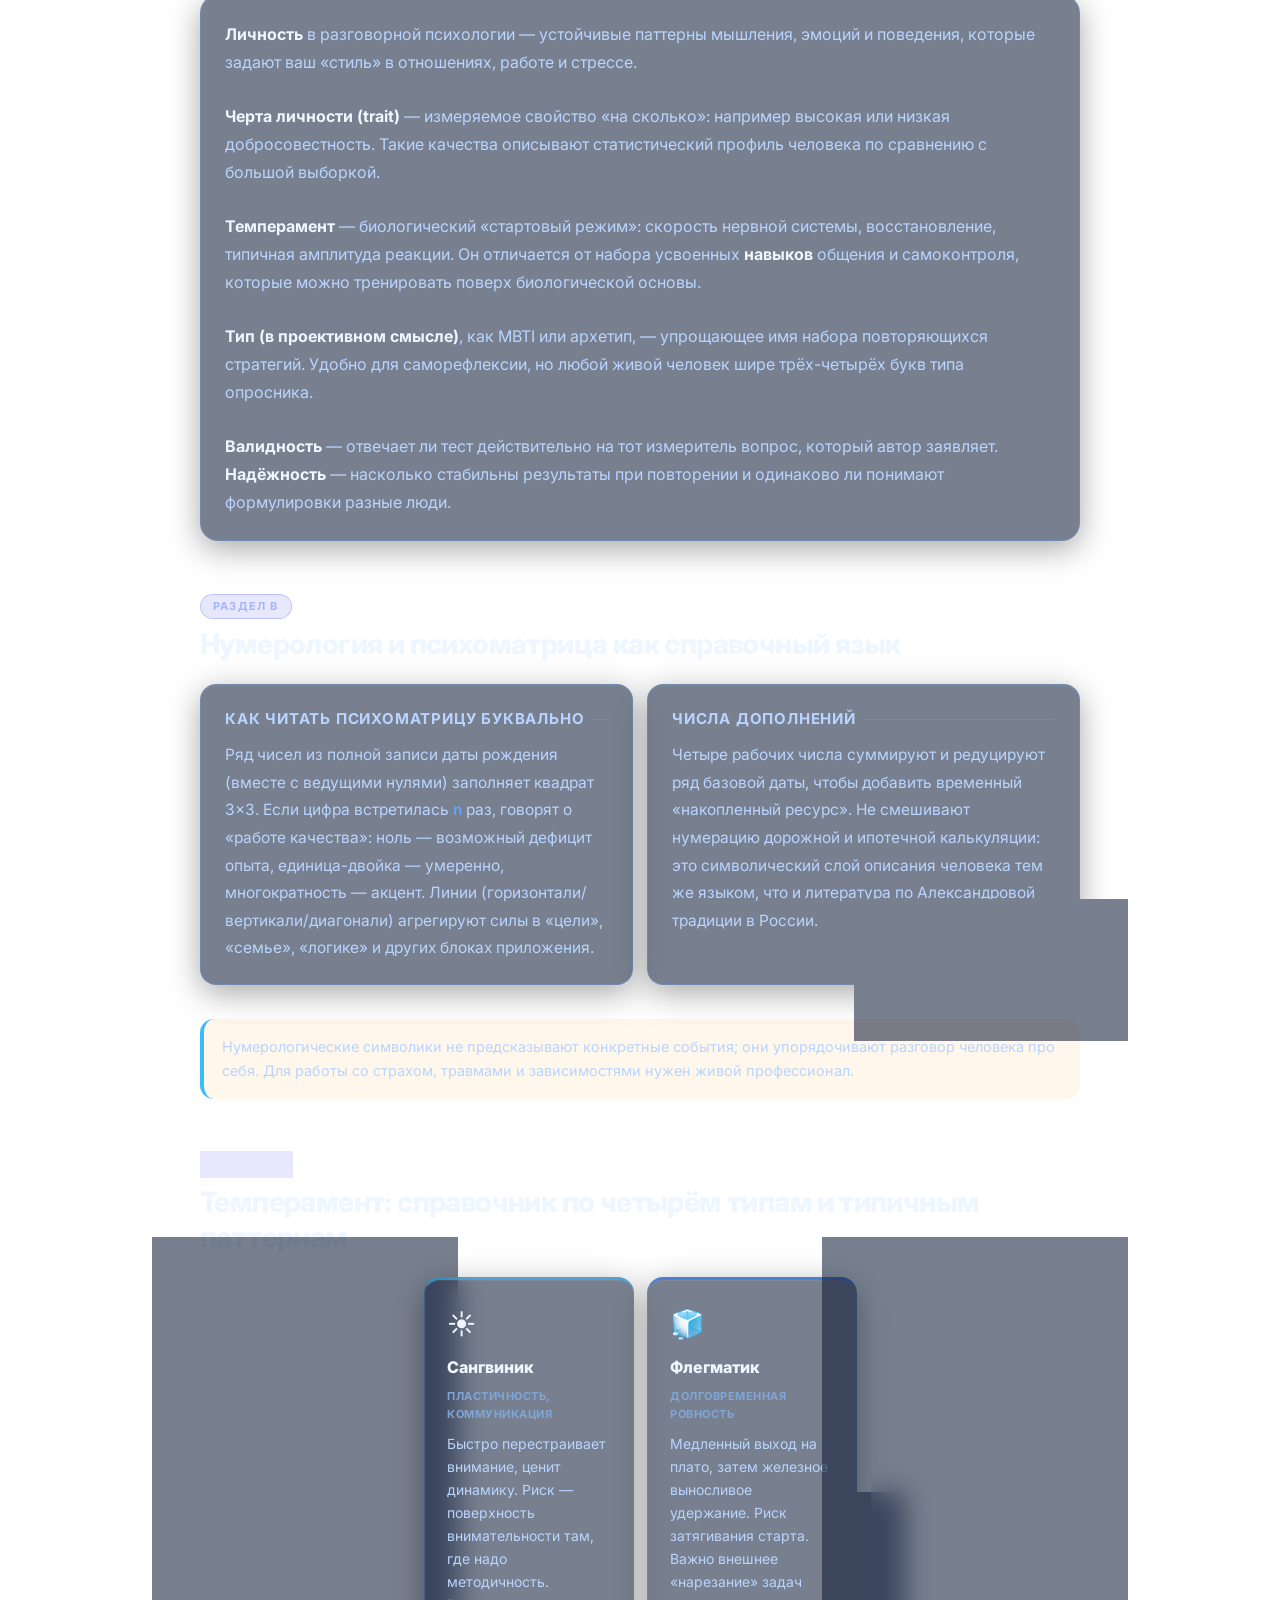
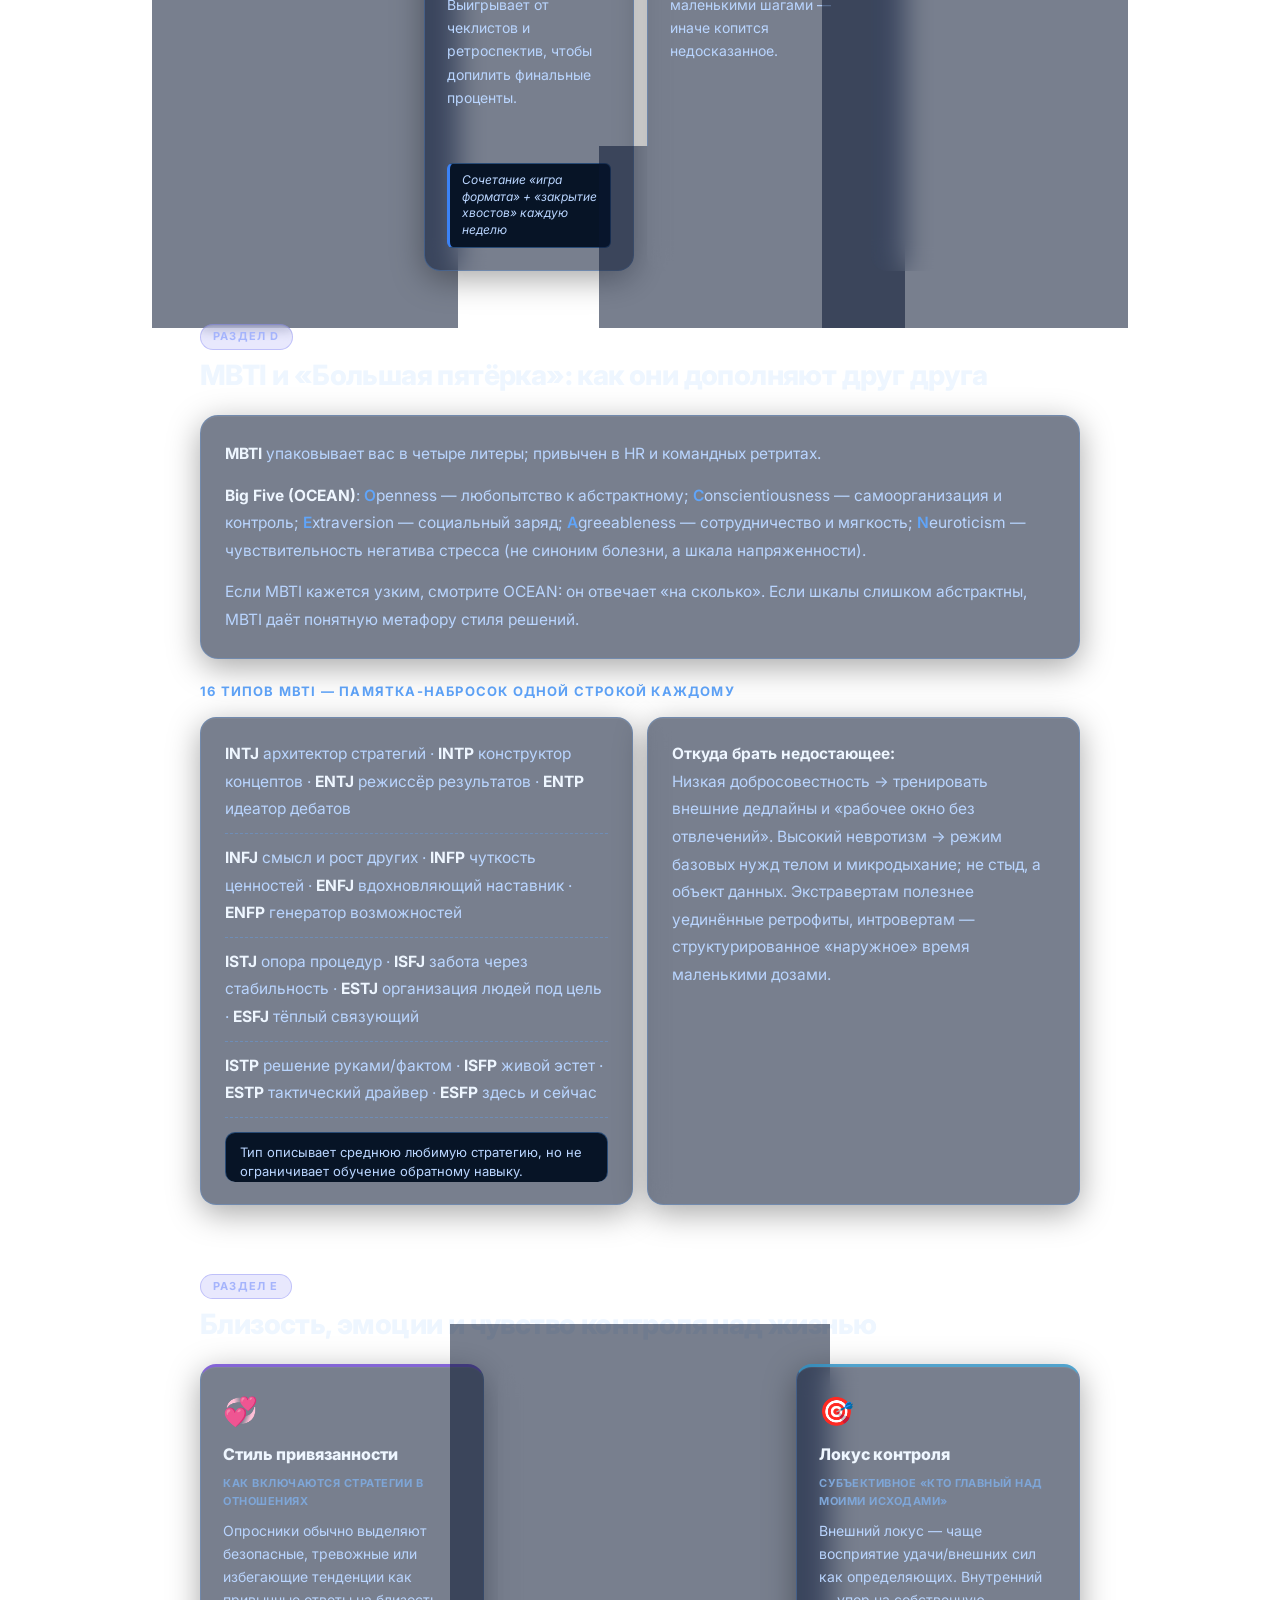
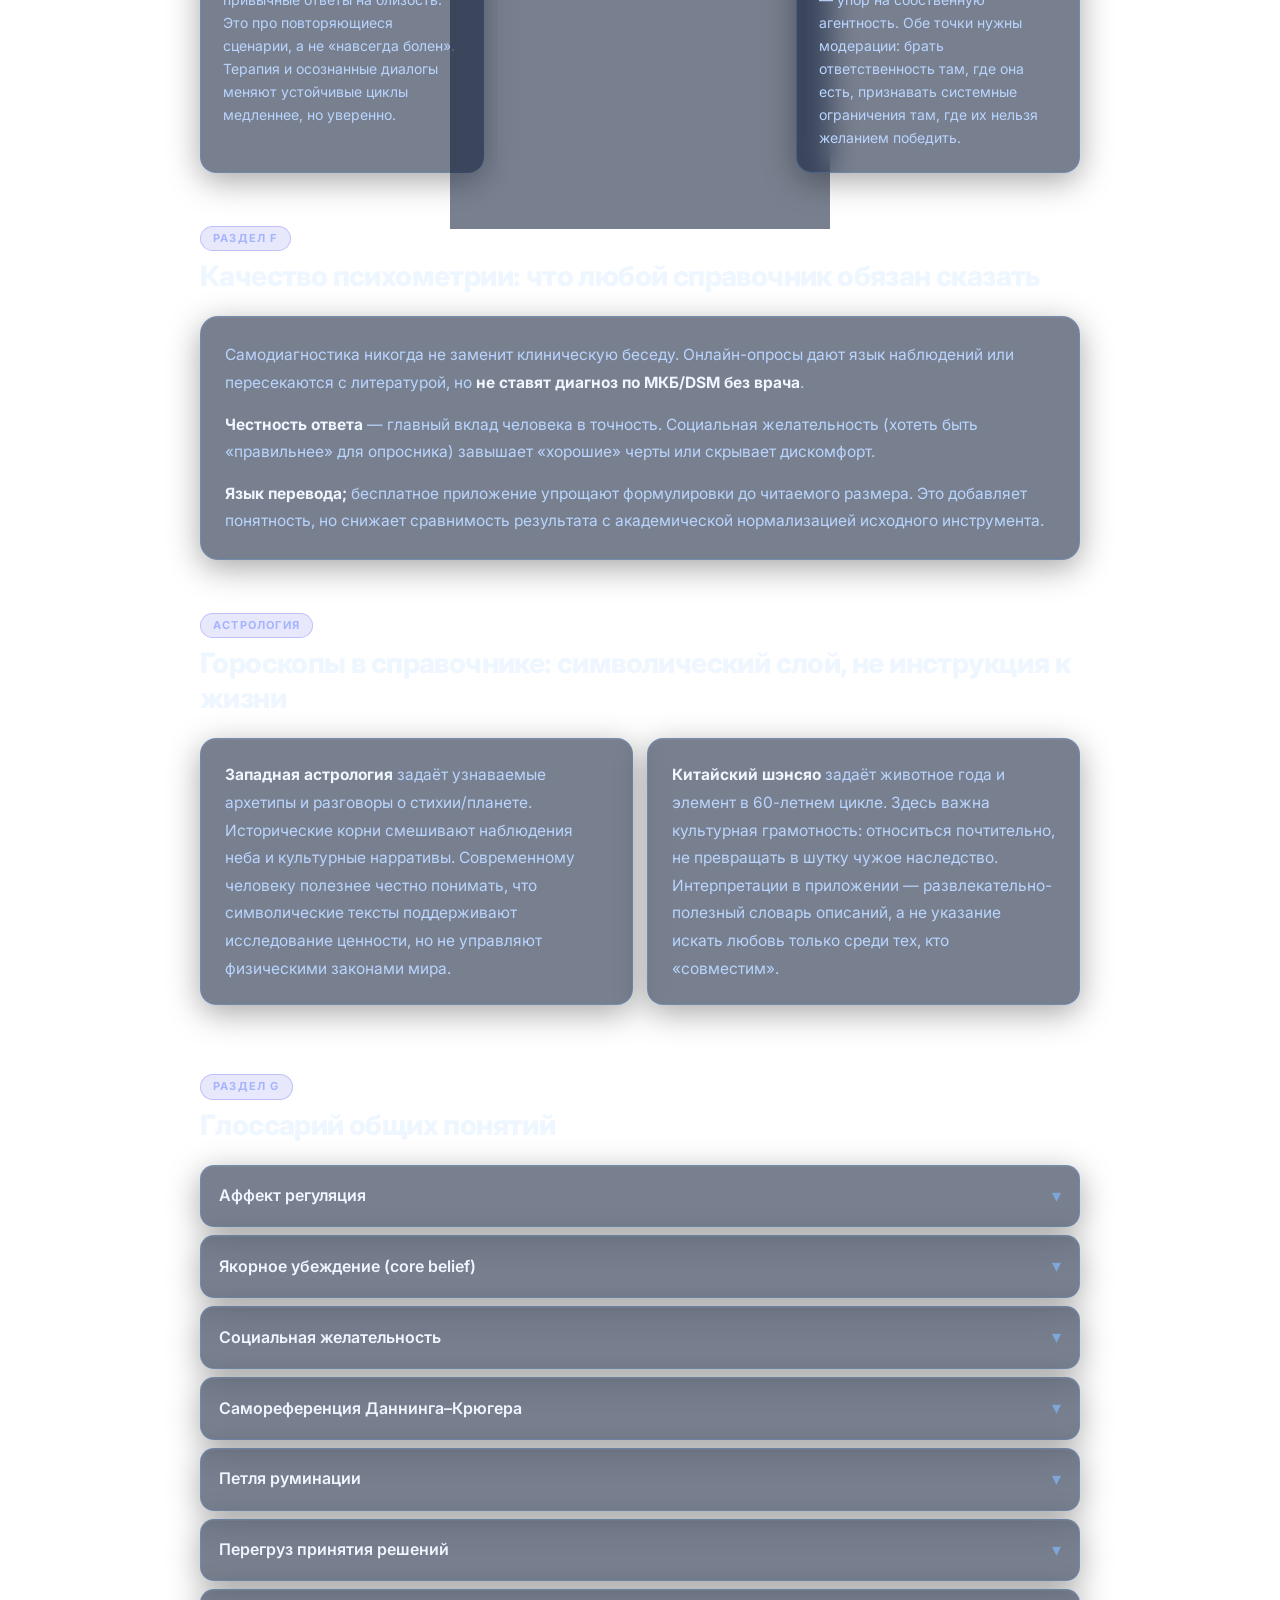
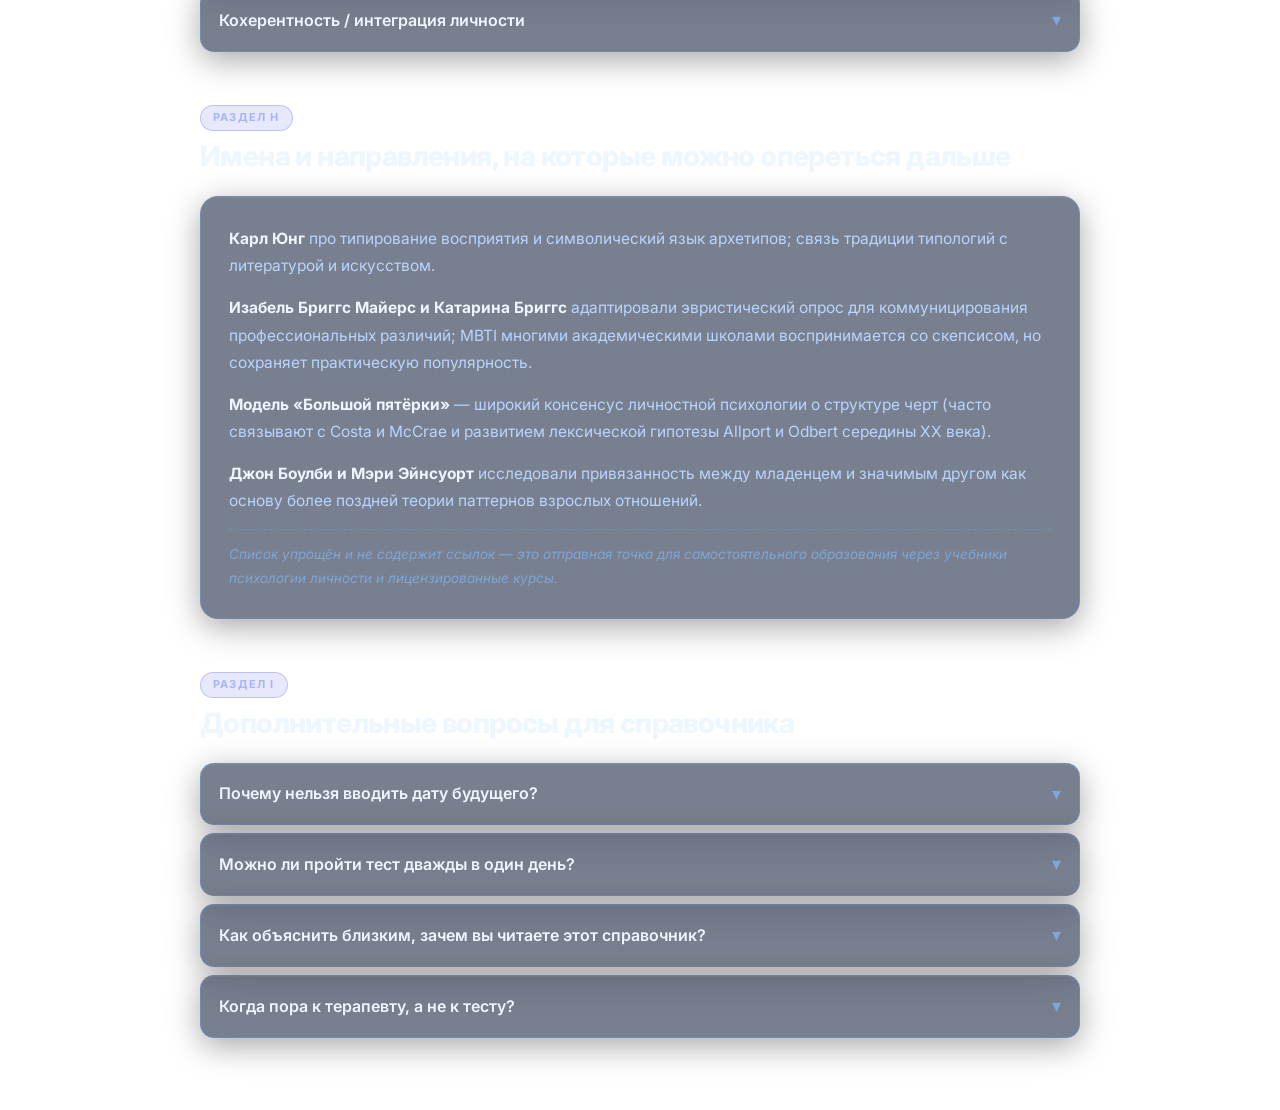
==== commit 584f75eb: "Adapt layout for mobile: bottom nav, safe areas, responsive forms" ====
--- a/index.html
+++ b/index.html
@@ -2,7 +2,7 @@
 <html lang="ru">
 <head>
   <meta charset="UTF-8" />
-  <meta name="viewport" content="width=device-width, initial-scale=1.0" />
+  <meta name="viewport" content="width=device-width, initial-scale=1.0, viewport-fit=cover" />
   <script>
     (function () {
       var base = '';
--- a/css/style.css
+++ b/css/style.css
@@ -769,10 +769,6 @@
 .stat-div {
   width: 1px; height: 40px; background: var(--border); flex-shrink: 0;
 }
-@media (max-width: 480px) {
-  .stat-div:nth-child(4) { display: none; }
-  .stat-item:last-child { display: none; }
-}
 
 /* ============================
    СЕКЦИИ ГЛАВНОЙ
@@ -1399,13 +1395,8 @@
    АДАПТИВНОСТЬ
    ============================ */
 @media (max-width: 480px) {
-  .input-row { flex-direction: column; }
-  .nav-label { display: none; }
-  .nav-item { padding: 8px 10px; }
-  .tool-section { padding: 20px; }
-  .hero-actions { flex-direction: column; align-items: center; }
-  .zodiac-grid { grid-template-columns: repeat(auto-fill, minmax(90px,1fr)); }
-  .zrp-item { min-width: 120px; }
+  .tool-section { padding: 18px 14px; }
+  .two-cols { grid-template-columns: 1fr; }
 }
 
 /* =============================================
@@ -3163,3 +3154,451 @@
   -webkit-text-fill-color: transparent;
   background-clip: text;
 }
+
+/* ============================
+   МОБИЛЬНАЯ ВЕРСИЯ
+   ============================ */
+@media (max-width: 768px) {
+  :root {
+    --header-h: 56px;
+    --nav-h: 62px;
+  }
+
+  body {
+    font-size: 16px;
+    -webkit-tap-highlight-color: transparent;
+  }
+
+  .header {
+    padding-top: env(safe-area-inset-top, 0);
+    height: calc(var(--header-h) + env(safe-area-inset-top, 0));
+  }
+
+  .header-inner {
+    padding: 0 12px;
+  }
+
+  .logo-text {
+    font-size: 18px;
+  }
+
+  .logo-icon {
+    font-size: 24px;
+  }
+
+  .header-actions {
+    gap: 8px;
+  }
+
+  .auth-header-btn {
+    padding: 8px 12px;
+    font-size: 13px;
+    max-width: 110px;
+  }
+
+  .theme-toggle {
+    width: 40px;
+    height: 40px;
+    font-size: 18px;
+  }
+
+  /* Нижняя навигация — удобнее для большого пальца */
+  .nav {
+    top: auto;
+    bottom: 0;
+    height: calc(var(--nav-h) + env(safe-area-inset-bottom, 0));
+    padding-bottom: env(safe-area-inset-bottom, 0);
+    border-top: 1px solid var(--border);
+    border-bottom: none;
+    box-shadow: 0 -4px 24px rgba(0, 0, 0, 0.25);
+  }
+
+  .nav-inner {
+    padding: 4px 2px;
+    gap: 0;
+    justify-content: space-around;
+    overflow-x: visible;
+  }
+
+  .nav-item {
+    flex: 1;
+    flex-direction: column;
+    justify-content: center;
+    gap: 2px;
+    padding: 6px 2px;
+    min-height: 52px;
+    border-radius: 10px;
+  }
+
+  .nav-item.active::after {
+    bottom: auto;
+    top: 2px;
+    width: 24px;
+    height: 3px;
+    border-radius: 2px;
+  }
+
+  .nav-icon {
+    font-size: 20px;
+  }
+
+  .nav-label {
+    display: block;
+    font-size: 9px;
+    font-weight: 700;
+    line-height: 1.1;
+    max-width: 58px;
+    overflow: hidden;
+    text-overflow: ellipsis;
+    white-space: nowrap;
+    text-align: center;
+  }
+
+  .main {
+    padding: calc(var(--header-h) + env(safe-area-inset-top, 0) + 16px) 14px calc(var(--nav-h) + env(safe-area-inset-bottom, 0) + 20px);
+  }
+
+  .page-header {
+    margin-bottom: 16px;
+  }
+
+  .page-title {
+    font-size: 22px;
+    flex-wrap: wrap;
+    gap: 8px;
+  }
+
+  .page-sub {
+    font-size: 15px;
+  }
+
+  .hero {
+    padding: 28px 0 24px;
+  }
+
+  .hero-title {
+    font-size: clamp(28px, 9vw, 40px);
+    letter-spacing: -1px;
+  }
+
+  .hero-sub {
+    font-size: 16px;
+    padding: 0 4px;
+  }
+
+  .hero-actions {
+    flex-direction: column;
+    align-items: stretch;
+    gap: 10px;
+    margin-top: 20px;
+    padding: 0 4px;
+  }
+
+  .btn-hero,
+  .btn-hero-outline,
+  .btn-hero-ghost {
+    width: 100%;
+    padding: 14px 20px;
+  }
+
+  .stats-row {
+    display: grid;
+    grid-template-columns: 1fr 1fr;
+    gap: 12px;
+    padding: 16px 12px;
+  }
+
+  .stat-item {
+    min-width: 0;
+    padding: 4px 8px;
+  }
+
+  .stat-div {
+    display: none;
+  }
+
+  .stat-num {
+    font-size: 26px;
+  }
+
+  .glass-card {
+    padding: 18px 16px;
+    border-radius: 14px;
+  }
+
+  .input-row {
+    flex-direction: column;
+    align-items: stretch;
+    gap: 10px;
+  }
+
+  .input-field {
+    width: 100%;
+    font-size: 17px;
+    padding: 14px 16px;
+  }
+
+  .input-row .btn {
+    width: 100%;
+  }
+
+  .btn {
+    padding: 13px 18px;
+    font-size: 15px;
+    white-space: normal;
+    text-align: center;
+  }
+
+  .btn-row {
+    flex-direction: column;
+    align-items: stretch;
+  }
+
+  .btn-row .btn {
+    width: 100%;
+  }
+
+  .btn-article {
+    width: 100%;
+    min-width: 0;
+  }
+
+  .tests-hub {
+    grid-template-columns: 1fr;
+    gap: 10px;
+  }
+
+  .test-card {
+    padding: 16px;
+  }
+
+  .filter-row {
+    gap: 6px;
+    overflow-x: auto;
+    flex-wrap: nowrap;
+    padding-bottom: 4px;
+    -webkit-overflow-scrolling: touch;
+    scrollbar-width: none;
+  }
+
+  .filter-row::-webkit-scrollbar {
+    display: none;
+  }
+
+  .filter-btn {
+    flex-shrink: 0;
+    font-size: 12px;
+    padding: 8px 12px;
+  }
+
+  .search-input {
+    width: 100%;
+    font-size: 16px;
+  }
+
+  .history-toolbar {
+    flex-direction: column;
+  }
+
+  .num-brief-pair {
+    flex-direction: column;
+  }
+
+  .num-brief-item {
+    min-width: 0;
+    width: 100%;
+  }
+
+  .num-brief-div {
+    transform: rotate(90deg);
+    align-self: center;
+  }
+
+  .num-topic summary {
+    padding: 14px 14px;
+    font-size: 15px;
+  }
+
+  .num-topic-body {
+    padding: 12px;
+  }
+
+  .matrix-grid {
+    max-width: 100%;
+    gap: 6px;
+  }
+
+  .cell-value {
+    font-size: 14px;
+  }
+
+  .bf-trait-row {
+    grid-template-columns: 1fr;
+    gap: 6px;
+  }
+
+  .bf-trait-val {
+    text-align: left;
+  }
+
+  .bf-scale-btn {
+    min-width: calc(50% - 4px);
+    max-width: none;
+  }
+
+  .att-opts .bf-scale-btn {
+    min-width: calc(50% - 4px);
+    max-width: none;
+  }
+
+  .profile-cabinet-top {
+    flex-direction: column;
+    align-items: stretch;
+  }
+
+  .profile-cabinet-top .btn {
+    width: 100%;
+  }
+
+  .profile-identity {
+    flex-direction: column;
+    align-items: center;
+    text-align: center;
+  }
+
+  .pi-tags {
+    justify-content: center;
+  }
+
+  .profile-stats-mini {
+    flex-direction: column;
+    gap: 10px;
+  }
+
+  .psm-item + .psm-item {
+    border-left: none;
+    border-top: 1px solid var(--border);
+    padding-top: 10px;
+  }
+
+  .zodiac-grid {
+    grid-template-columns: repeat(auto-fill, minmax(96px, 1fr));
+    gap: 8px;
+  }
+
+  .zodiac-result-pair {
+    flex-direction: column;
+  }
+
+  .zrp-item {
+    width: 100%;
+    min-width: 0;
+  }
+
+  .zrp-divider {
+    transform: rotate(90deg);
+  }
+
+  .compare-grid {
+    grid-template-columns: 1fr;
+  }
+
+  .steps-row {
+    flex-direction: column;
+  }
+
+  .step-arrow {
+    display: none;
+  }
+
+  .step-item {
+    min-width: 0;
+    width: 100%;
+  }
+
+  .home-section {
+    margin-top: 36px;
+  }
+
+  .home-section-title {
+    font-size: 20px;
+  }
+
+  .home-section-lead {
+    font-size: 15px;
+  }
+
+  .home-toc {
+    gap: 6px;
+  }
+
+  .home-toc-link {
+    font-size: 12px;
+    padding: 8px 10px;
+  }
+
+  .home-ref-section {
+    scroll-margin-top: calc(var(--header-h) + 12px);
+  }
+
+  .tools-grid .tool-section {
+    padding: 18px 16px;
+  }
+
+  .ref-two-col .glass-card {
+    padding: 16px 18px !important;
+  }
+
+  .chip-row {
+    flex-direction: column;
+    align-items: stretch;
+  }
+
+  .chip {
+    text-align: center;
+  }
+
+  .profile-guest-actions {
+    flex-direction: column;
+    align-items: stretch;
+  }
+
+  .profile-guest-actions .btn {
+    width: 100%;
+  }
+}
+
+@media (max-width: 400px) {
+  .logo-text {
+    display: none;
+  }
+
+  .auth-header-btn {
+    max-width: 88px;
+    padding: 8px 10px;
+    font-size: 12px;
+  }
+
+  .nav-label {
+    font-size: 8px;
+    max-width: 48px;
+  }
+
+  .hero-tags {
+    gap: 6px;
+  }
+
+  .hero-tag {
+    font-size: 11px;
+    padding: 5px 10px;
+  }
+
+  .home-benefits {
+    gap: 6px;
+  }
+
+  .pill {
+    font-size: 12px;
+    padding: 6px 10px;
+  }
+}
--- a/css/auth.css
+++ b/css/auth.css
@@ -138,3 +138,44 @@
   justify-content: center;
   flex-wrap: wrap;
 }
+
+@media (max-width: 768px) {
+  .auth-modal-overlay {
+    align-items: flex-end;
+    padding: 0;
+  }
+
+  .auth-modal-inner {
+    max-width: none;
+    max-height: 92vh;
+    border-radius: 20px 20px 0 0;
+    padding: 24px 18px calc(20px + env(safe-area-inset-bottom, 0));
+    margin-top: auto;
+  }
+
+  .auth-modal-title {
+    font-size: 20px;
+  }
+
+  .auth-modal-sub {
+    font-size: 13px;
+  }
+
+  .auth-input,
+  .auth-form .input-field {
+    font-size: 16px;
+  }
+
+  .profile-guest-card {
+    padding: 22px 16px !important;
+  }
+
+  .profile-guest-actions {
+    flex-direction: column;
+    align-items: stretch;
+  }
+
+  .profile-guest-actions .btn {
+    width: 100%;
+  }
+}
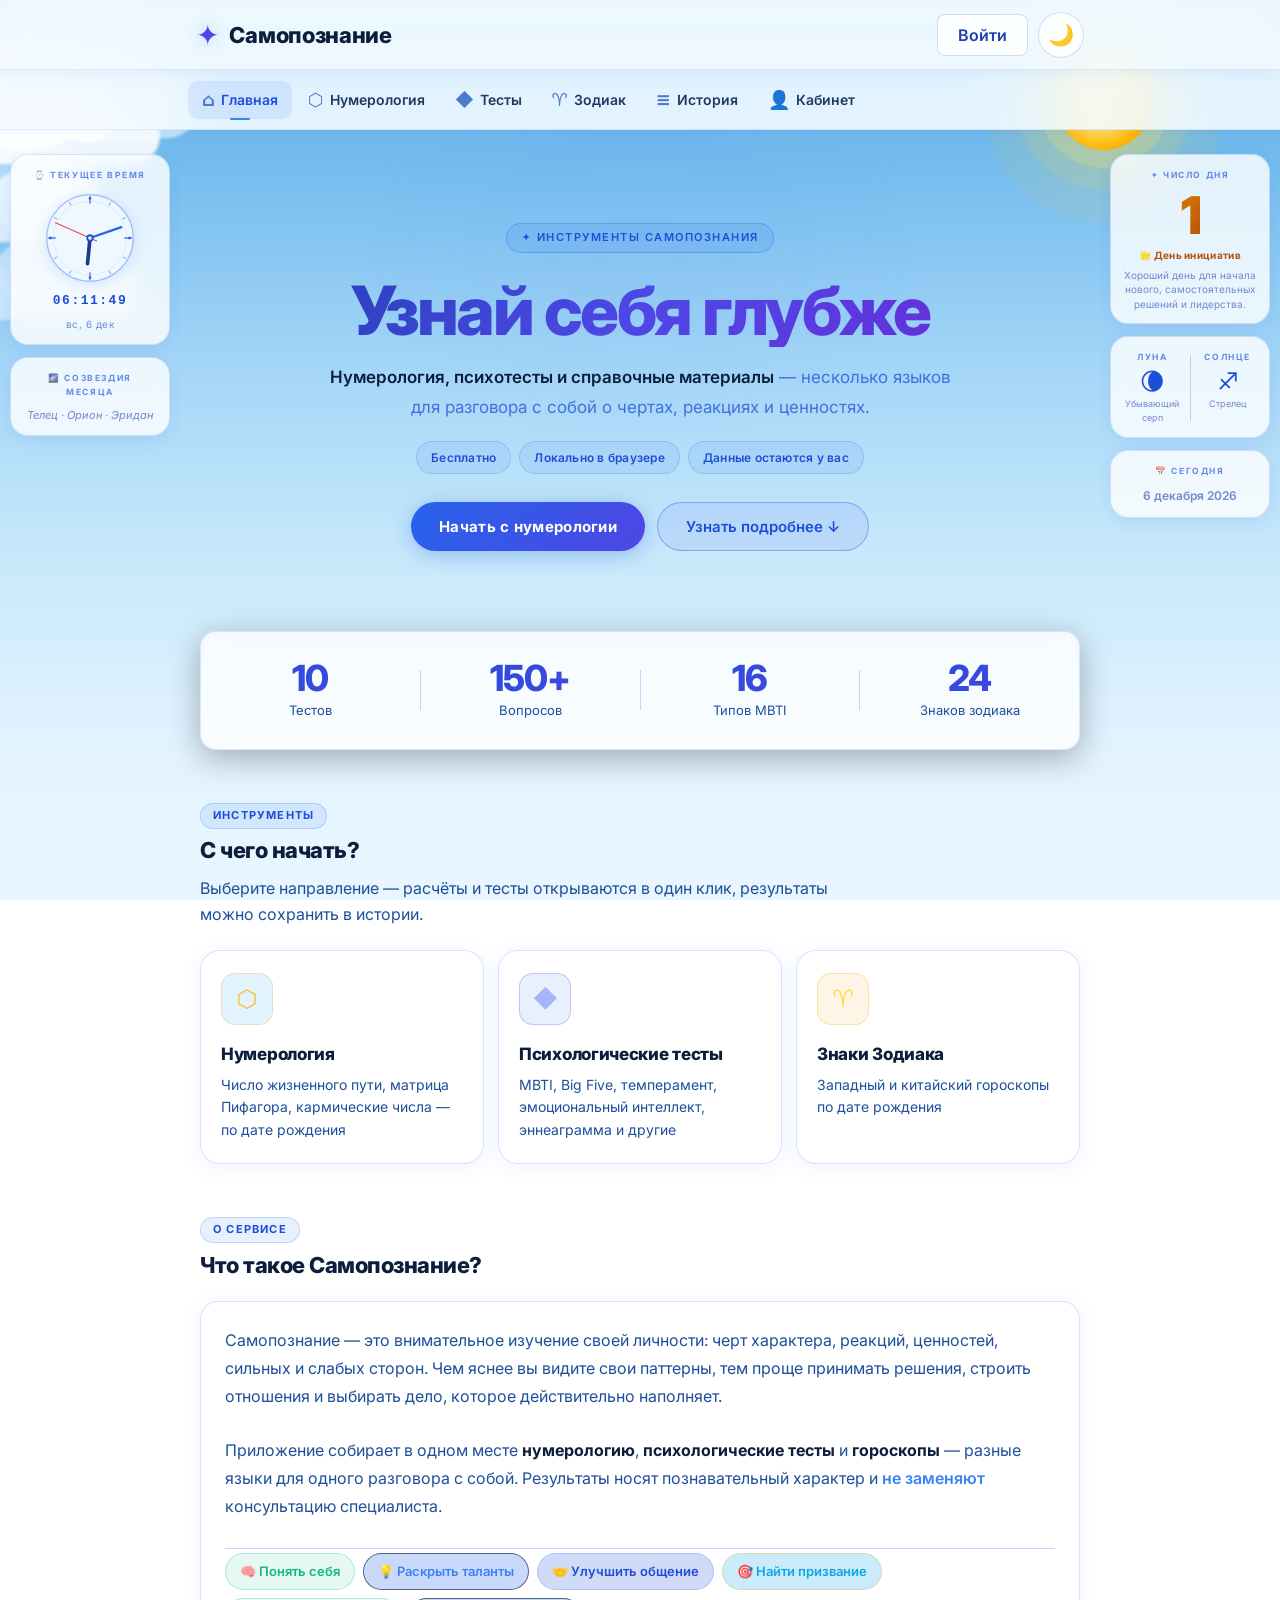
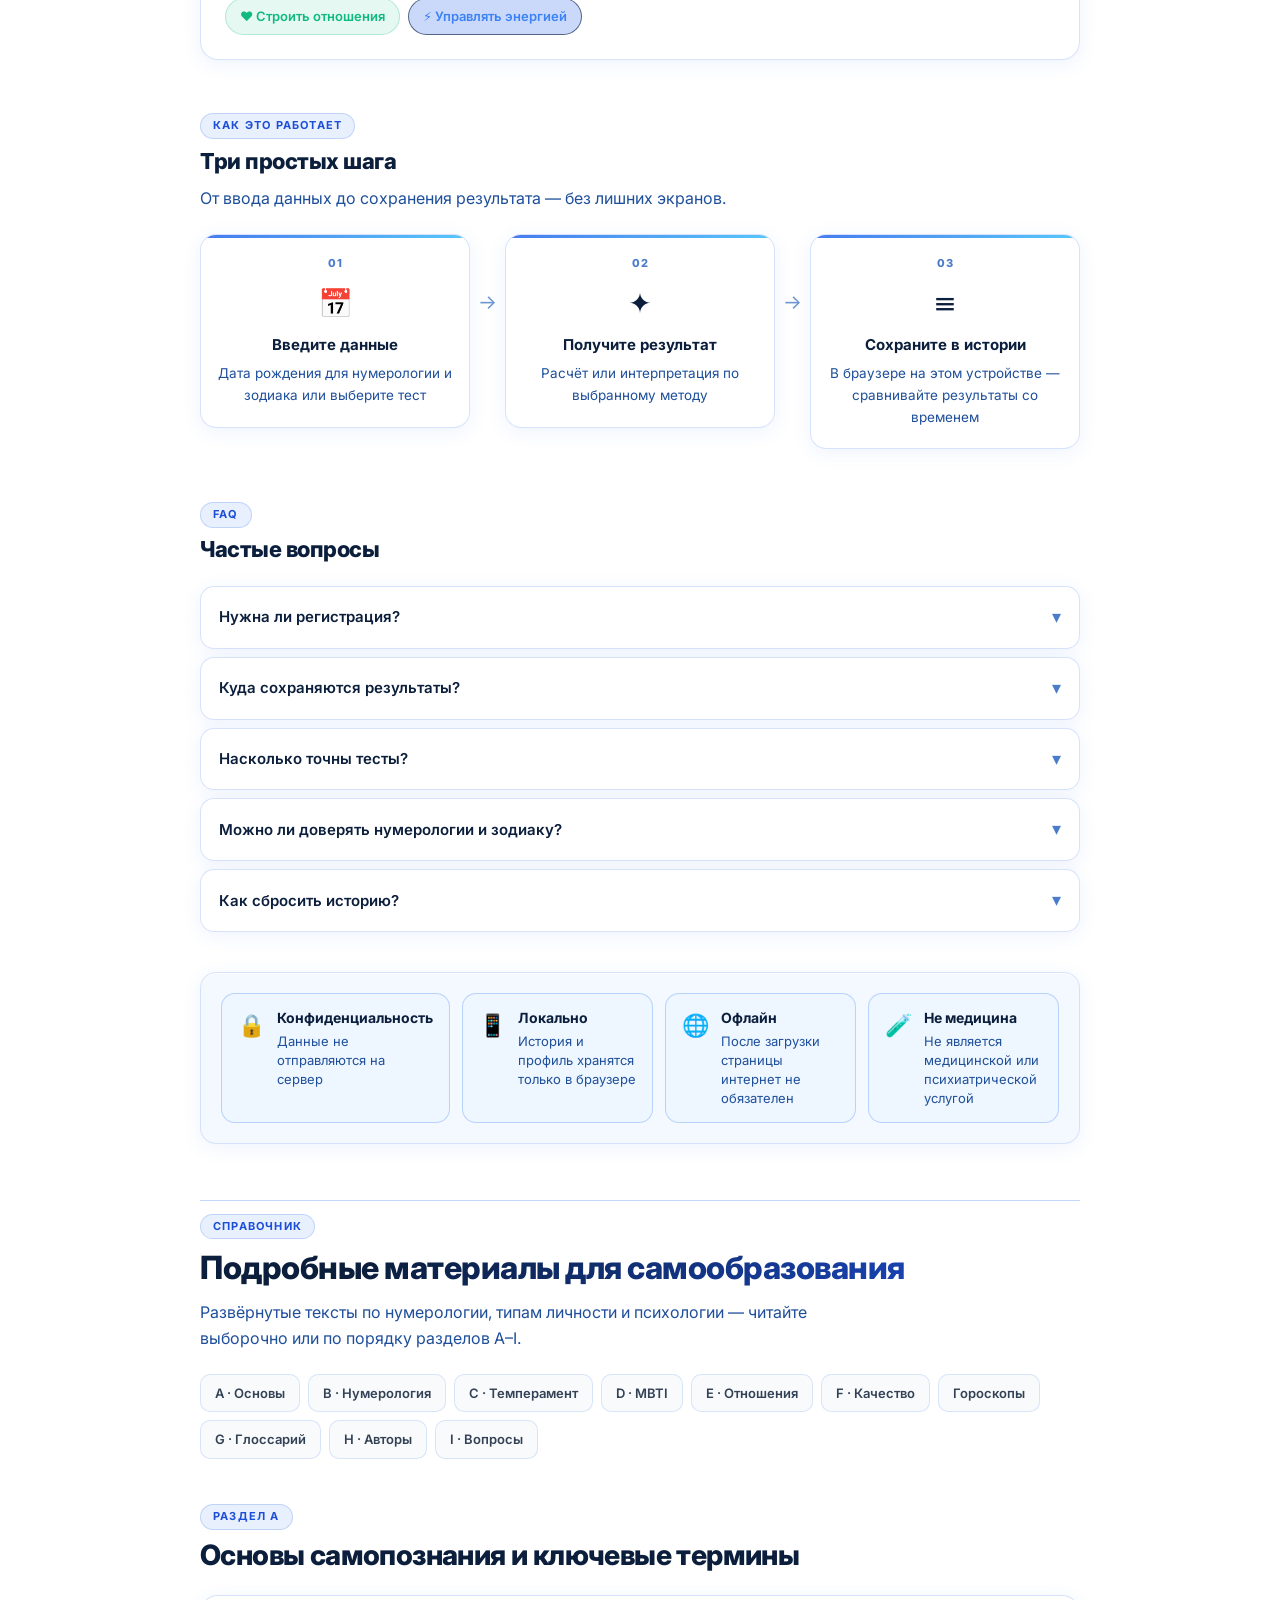
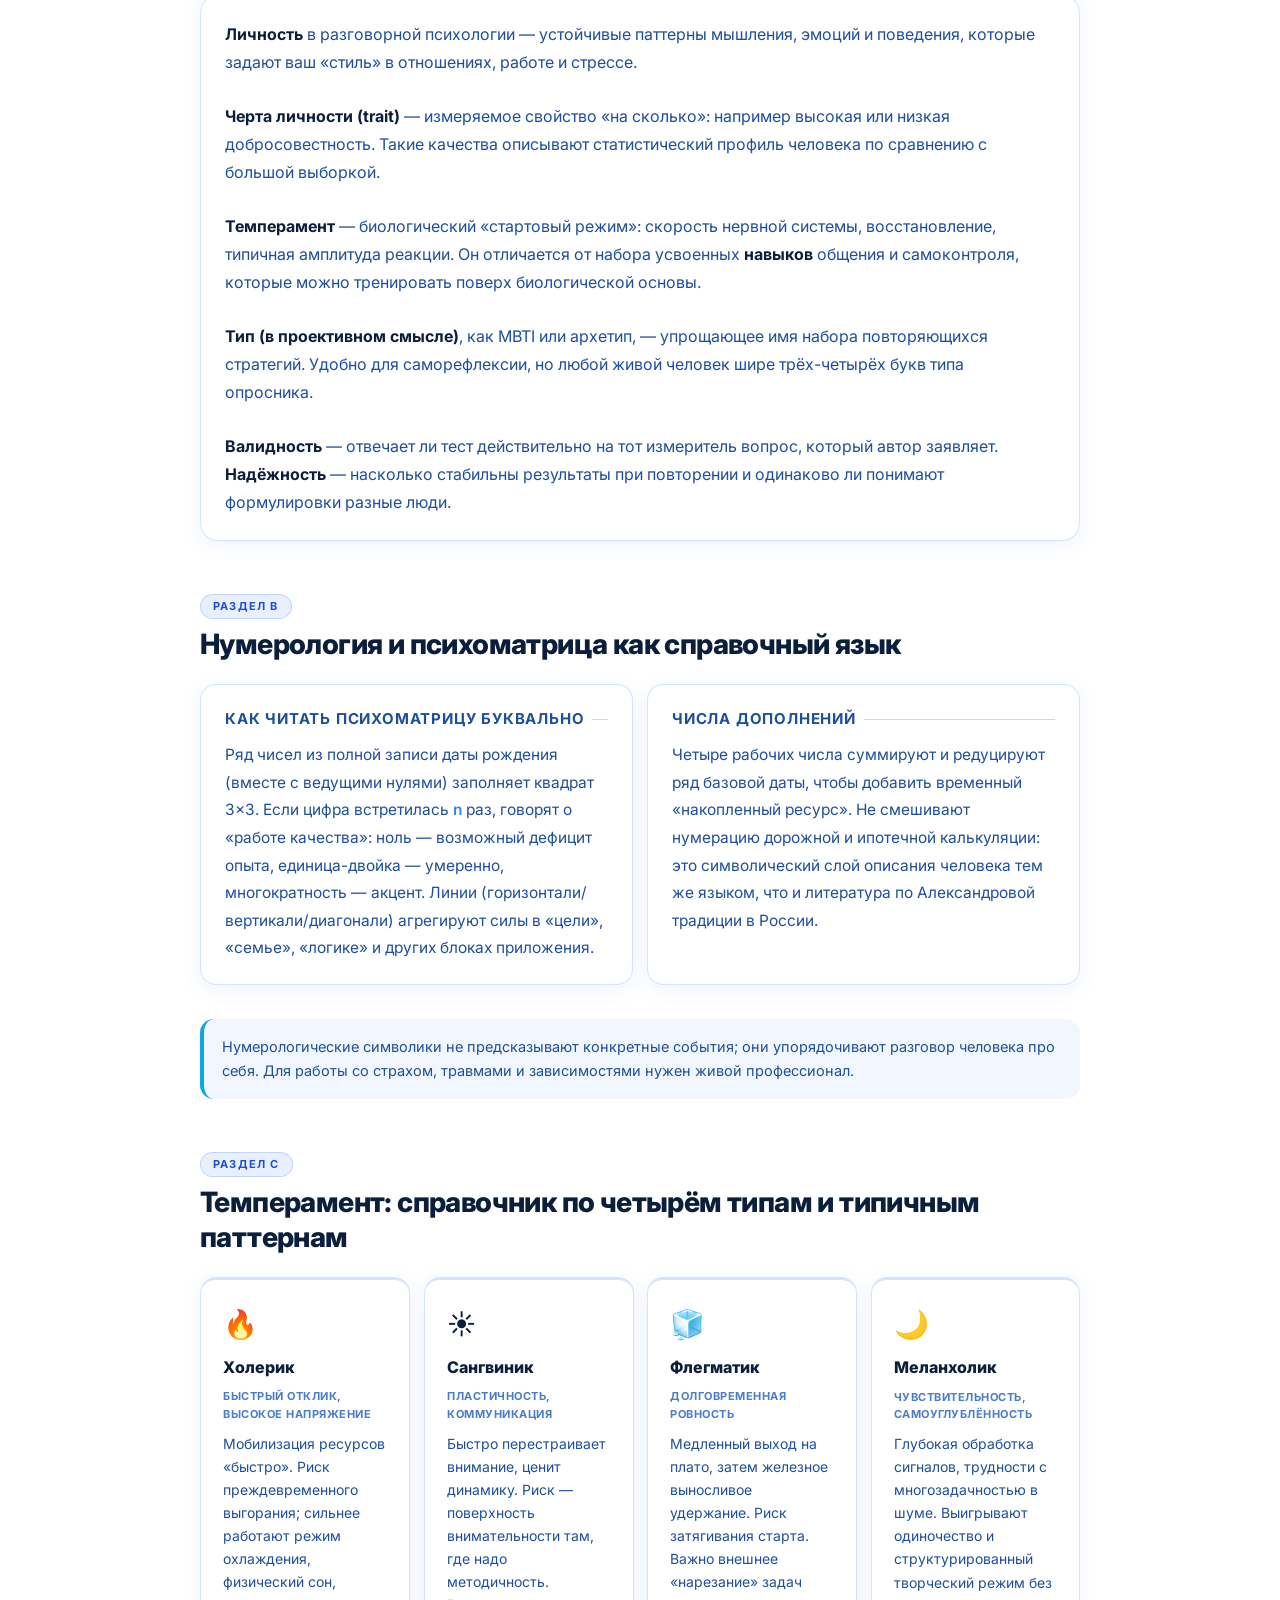
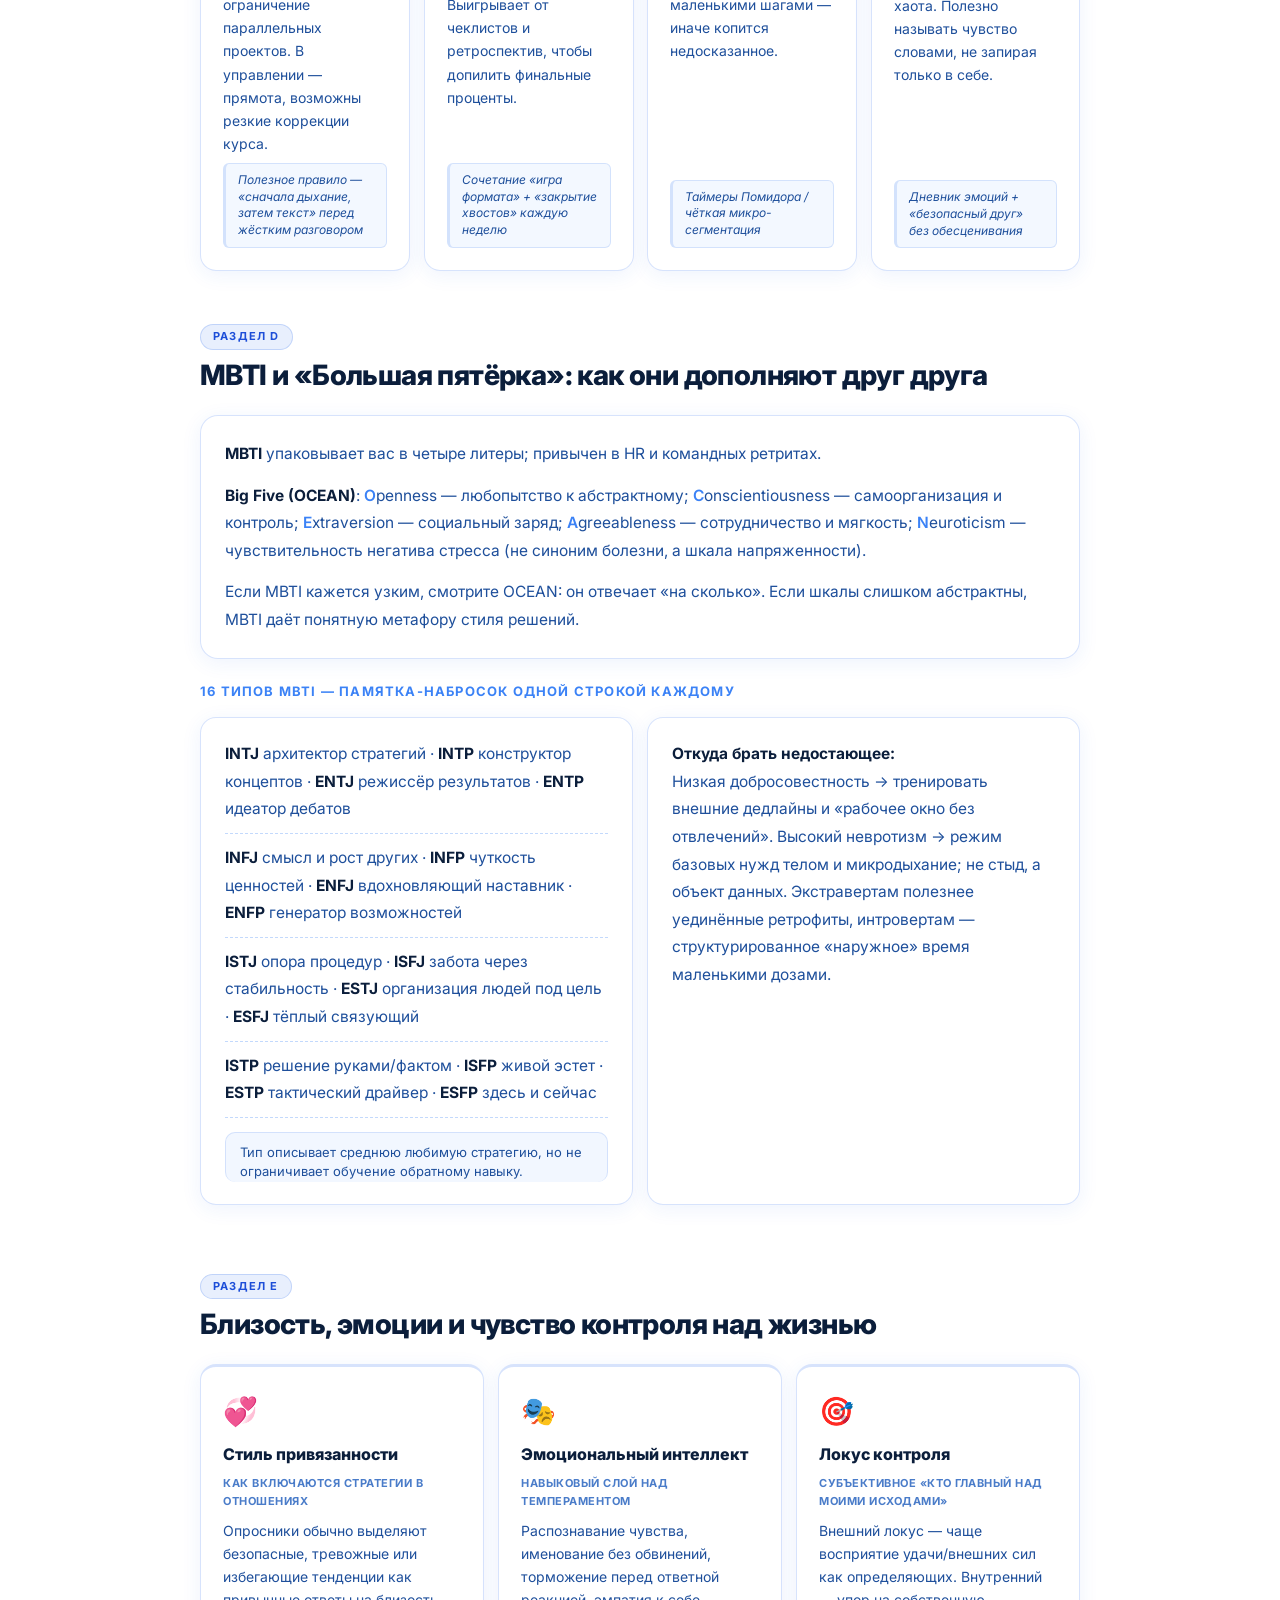
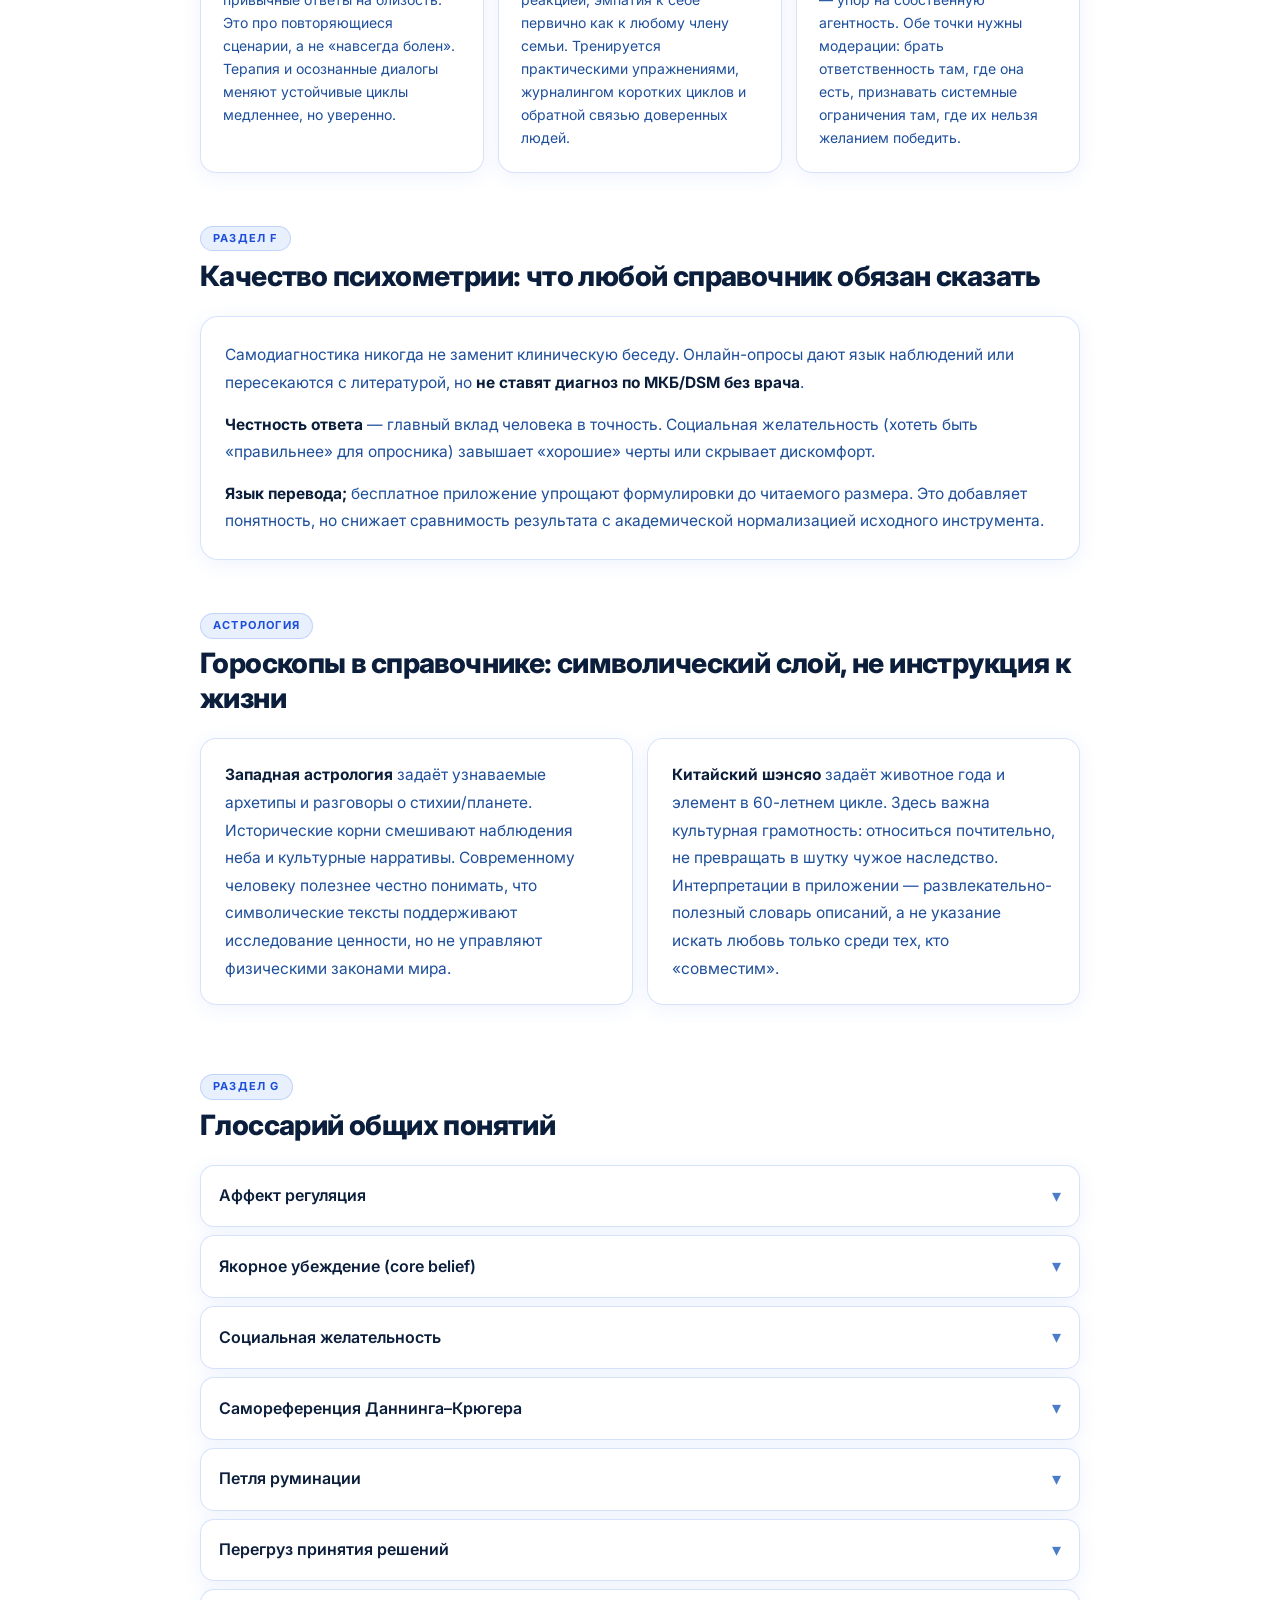
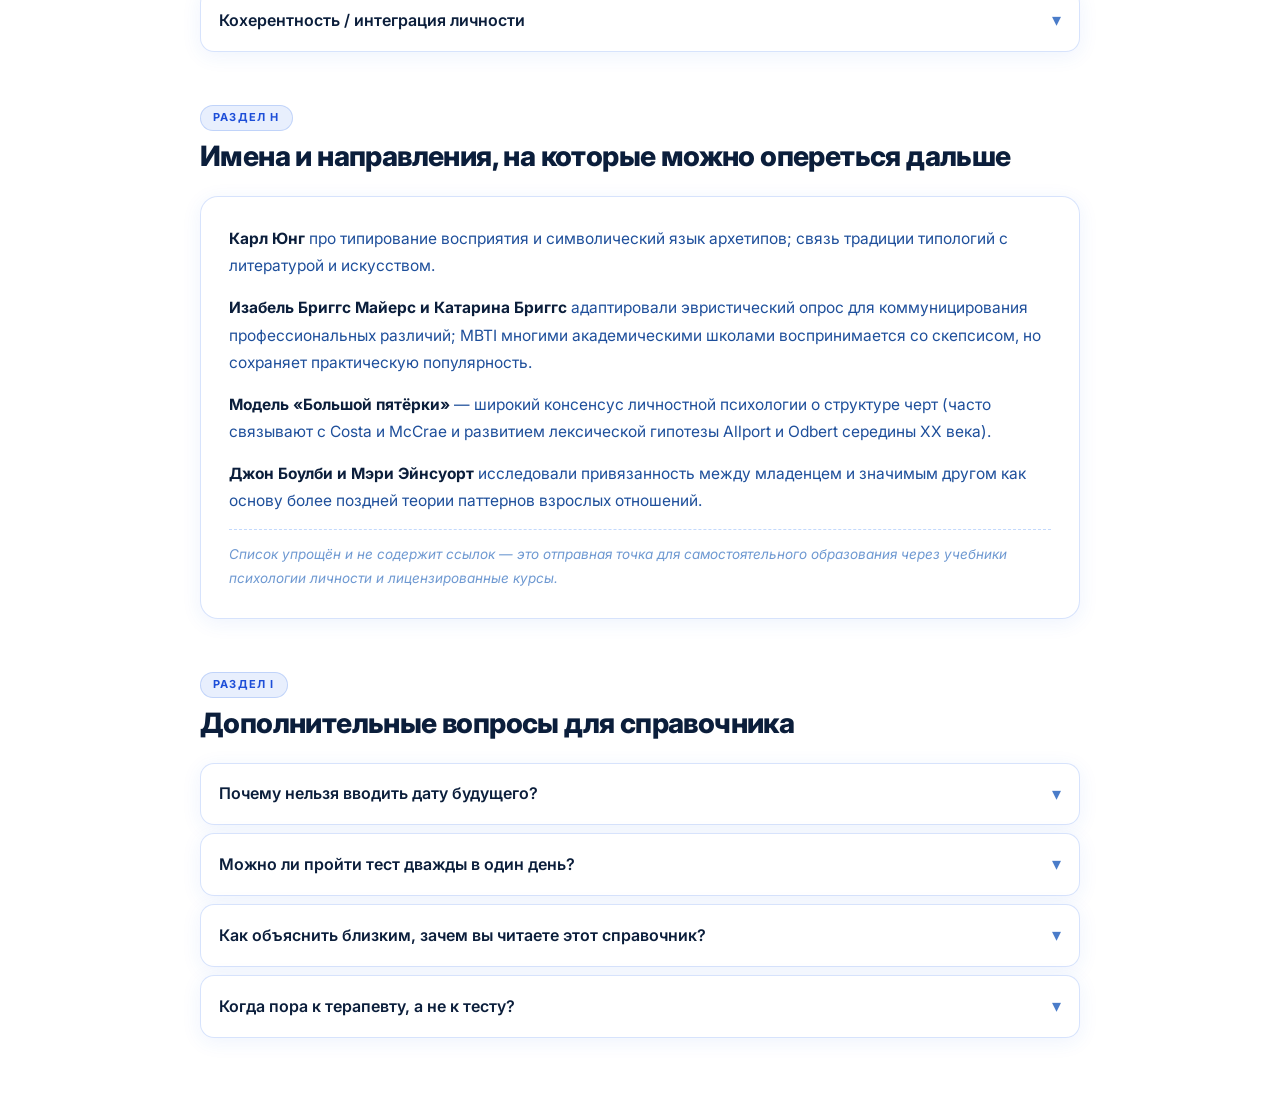
==== commit e2a129bb: "Light theme default, mobile UX, humor test fix; remove auto-sync" ====
--- a/index.html
+++ b/index.html
@@ -3,6 +3,13 @@
 <head>
   <meta charset="UTF-8" />
   <meta name="viewport" content="width=device-width, initial-scale=1.0, viewport-fit=cover" />
+  <meta name="theme-color" content="#eef6ff" />
+  <meta name="apple-mobile-web-app-capable" content="yes" />
+  <meta name="apple-mobile-web-app-status-bar-style" content="default" />
+  <meta name="apple-mobile-web-app-title" content="Самопознание" />
+  <meta name="mobile-web-app-capable" content="yes" />
+  <link rel="manifest" href="manifest.webmanifest" />
+  <link rel="apple-touch-icon" href="icons/icon.svg" />
   <script>
     (function () {
       var base = '';
@@ -26,7 +33,7 @@
   <link rel="stylesheet" href="css/style.css" />
   <link rel="stylesheet" href="css/auth.css" />
 </head>
-<body data-theme="dark">
+<body data-theme="light">
 
   <!-- DAY SKY BACKGROUND (visible in light theme only) -->
   <div id="day-sky" aria-hidden="true">
--- a/css/style.css
+++ b/css/style.css
@@ -198,6 +198,7 @@
   cursor: pointer;
   transition: all var(--transition);
   white-space: nowrap;
+  flex-shrink: 0;
   max-width: 160px;
   overflow: hidden;
   text-overflow: ellipsis;
@@ -212,6 +213,7 @@
   display: flex;
   align-items: center;
   gap: 10px;
+  flex-shrink: 0;
 }
 
 .profile-cabinet-head { margin-bottom: 0; }
@@ -1692,18 +1694,19 @@
 }
 .faq-item.open .faq-arrow { color: #818cf8 !important; }
 
-/* ── Auth modal ── */
-#authModal {
+/* ── Auth modal (только тёмная тема) ── */
+[data-theme="dark"] #authModal {
   backdrop-filter: blur(8px) !important;
 }
-#authModal > div {
+[data-theme="dark"] #authModal > div,
+[data-theme="dark"] .auth-modal-inner {
   background: rgba(10,18,40,0.92) !important;
   backdrop-filter: blur(24px) !important;
   border: 1px solid rgba(99,102,241,0.3) !important;
   box-shadow: 0 32px 80px rgba(0,0,0,0.6), 0 0 0 1px rgba(255,255,255,0.04) inset !important;
 }
-.auth-tab { color: rgba(185,213,255,0.7) !important; border-radius: 8px !important; }
-.auth-tab.active {
+[data-theme="dark"] .auth-tab { color: rgba(185,213,255,0.7) !important; border-radius: 8px !important; }
+[data-theme="dark"] .auth-tab.active {
   background: rgba(99,102,241,0.25) !important;
   color: #a5b4fc !important;
   box-shadow: 0 2px 8px rgba(0,0,0,0.3) !important;
@@ -2568,12 +2571,56 @@
 /* Error messages */
 [data-theme="light"] .error-msg { color: #dc2626 !important; }
 
-/* Auth modal */
+/* Auth modal — светлая тема */
+[data-theme="light"] #authModal.auth-modal-overlay {
+  background: rgba(15, 23, 42, 0.35) !important;
+}
+[data-theme="light"] #authModal > div,
 [data-theme="light"] .auth-modal-inner {
-  background: rgba(255,255,255,0.96) !important;
-  border-color: rgba(37,99,235,0.18) !important;
+  background: rgba(255, 255, 255, 0.98) !important;
+  border: 1px solid rgba(37, 99, 235, 0.18) !important;
+  box-shadow: 0 20px 50px rgba(37, 99, 235, 0.15) !important;
+  color: #0b1e3b !important;
 }
 [data-theme="light"] .auth-modal-title { color: #0b1e3b !important; }
+[data-theme="light"] .auth-modal-sub { color: #1e4f9b !important; }
+[data-theme="light"] .auth-modal-close { color: #4a7cc9 !important; }
+[data-theme="light"] .auth-modal-close:hover {
+  color: #0b1e3b !important;
+  background: rgba(37, 99, 235, 0.08) !important;
+}
+[data-theme="light"] .auth-tabs {
+  background: rgba(239, 246, 255, 0.95) !important;
+  border-color: rgba(37, 99, 235, 0.15) !important;
+}
+[data-theme="light"] .auth-tab {
+  color: #4a7cc9 !important;
+  background: transparent !important;
+  border: none !important;
+  box-shadow: none !important;
+}
+[data-theme="light"] .auth-tab.active {
+  background: #fff !important;
+  color: #1d4ed8 !important;
+  box-shadow: 0 1px 4px rgba(37, 99, 235, 0.12) !important;
+  border: none !important;
+}
+[data-theme="light"] .auth-form .field-label {
+  color: #1e3a5f !important;
+  font-size: 13px !important;
+  font-weight: 600 !important;
+  text-transform: none !important;
+  letter-spacing: 0.02em !important;
+}
+[data-theme="light"] .auth-form .input-field {
+  background: #fff !important;
+  border-color: rgba(37, 99, 235, 0.22) !important;
+  color: #0b1e3b !important;
+}
+[data-theme="light"] .auth-form .input-field::placeholder {
+  color: #94a3b8 !important;
+}
+[data-theme="light"] .auth-hint { color: #4a7cc9 !important; }
 
 /* ═══════════════════════════════════════
    DAY SKY BACKGROUND
@@ -3175,31 +3222,46 @@
   }
 
   .header-inner {
-    padding: 0 12px;
+    padding: 0 max(12px, env(safe-area-inset-right, 0)) 0 max(12px, env(safe-area-inset-left, 0));
+    gap: 8px;
+    min-width: 0;
+  }
+
+  .logo {
+    flex: 1 1 auto;
+    min-width: 0;
+    overflow: hidden;
   }
 
   .logo-text {
-    font-size: 18px;
+    font-size: 17px;
+    overflow: hidden;
+    text-overflow: ellipsis;
+    white-space: nowrap;
   }
 
   .logo-icon {
     font-size: 24px;
+    flex-shrink: 0;
   }
 
   .header-actions {
-    gap: 8px;
+    gap: 6px;
+    flex-shrink: 0;
   }
 
   .auth-header-btn {
-    padding: 8px 12px;
+    padding: 8px 14px;
     font-size: 13px;
-    max-width: 110px;
+    max-width: 140px;
+    flex-shrink: 0;
   }
 
   .theme-toggle {
     width: 40px;
     height: 40px;
     font-size: 18px;
+    flex-shrink: 0;
   }
 
   /* Нижняя навигация — удобнее для большого пальца */
@@ -3272,18 +3334,37 @@
     font-size: 15px;
   }
 
+  /* Главная страница */
+  #page-home {
+    --home-prose: 1.65;
+  }
+
   .hero {
-    padding: 28px 0 24px;
+    padding: 20px 0 20px;
+  }
+
+  .hero-badge {
+    font-size: 11px;
+    padding: 4px 12px;
+    margin-bottom: 14px;
   }
 
   .hero-title {
     font-size: clamp(28px, 9vw, 40px);
     letter-spacing: -1px;
+    margin-bottom: 12px;
   }
 
   .hero-sub {
     font-size: 16px;
     padding: 0 4px;
+    line-height: 1.6;
+  }
+
+  .hero-tags {
+    justify-content: center;
+    margin-top: 14px;
+    padding: 0 2px;
   }
 
   .hero-actions {
@@ -3292,6 +3373,115 @@
     gap: 10px;
     margin-top: 20px;
     padding: 0 4px;
+  }
+
+  .home-block-head {
+    margin-bottom: 16px;
+  }
+
+  .home-section-title--handbook,
+  .home-section-title--lg {
+    font-size: clamp(20px, 5.5vw, 26px);
+    letter-spacing: -0.4px;
+  }
+
+  .home-handbook-intro {
+    margin-top: 36px;
+    padding-top: 20px;
+  }
+
+  .home-toc {
+    flex-wrap: nowrap;
+    overflow-x: auto;
+    -webkit-overflow-scrolling: touch;
+    scrollbar-width: none;
+    padding-bottom: 4px;
+    margin-left: -2px;
+    margin-right: -2px;
+  }
+
+  .home-toc::-webkit-scrollbar {
+    display: none;
+  }
+
+  .home-toc-link {
+    flex-shrink: 0;
+    white-space: nowrap;
+  }
+
+  .home-prose-card,
+  .what-is-card {
+    padding: 18px 16px;
+  }
+
+  .ref-prose {
+    font-size: 15px;
+    line-height: 1.65;
+  }
+
+  .home-callout {
+    padding: 14px 16px;
+    font-size: 14px;
+  }
+
+  .tools-grid .tool-section {
+    flex-direction: row;
+    align-items: flex-start;
+    gap: 14px;
+    padding: 16px;
+  }
+
+  .tools-grid .tool-section:hover {
+    transform: none;
+  }
+
+  .tool-icon-wrap {
+    width: 46px;
+    height: 46px;
+    font-size: 20px;
+  }
+
+  .tool-name {
+    font-size: 16px;
+  }
+
+  .tools-grid .tool-desc {
+    font-size: 13px;
+  }
+
+  .tools-grid .tool-body {
+    flex: 1;
+    min-width: 0;
+  }
+
+  .home-steps .step-item {
+    padding: 18px 14px;
+  }
+
+  .home-steps .step-title {
+    font-size: 14px;
+  }
+
+  .privacy-strip {
+    margin-top: 8px;
+    padding: 14px 12px;
+  }
+
+  .ps-card {
+    padding: 12px 14px;
+  }
+
+  .ps-text strong {
+    font-size: 14px;
+  }
+
+  .ps-text span {
+    font-size: 12px;
+  }
+
+  .home-ref-section {
+    margin-top: 28px;
+    scroll-margin-top: calc(var(--header-h) + env(safe-area-inset-top, 0) + 8px);
   }
 
   .btn-hero,
@@ -3537,14 +3727,6 @@
     padding: 8px 10px;
   }
 
-  .home-ref-section {
-    scroll-margin-top: calc(var(--header-h) + 12px);
-  }
-
-  .tools-grid .tool-section {
-    padding: 18px 16px;
-  }
-
   .ref-two-col .glass-card {
     padding: 16px 18px !important;
   }
@@ -3566,17 +3748,78 @@
   .profile-guest-actions .btn {
     width: 100%;
   }
-}
-
-@media (max-width: 400px) {
+
+  /* Шуточный тест */
+  .humor-gender-select {
+    padding: 20px 8px;
+  }
+
+  .humor-gender-btns {
+    flex-direction: column;
+    align-items: stretch;
+    gap: 12px;
+  }
+
+  .humor-gender-btn {
+    width: 100%;
+    min-width: 0;
+    padding: 20px 24px;
+    flex-direction: row;
+    justify-content: center;
+  }
+
+  .humor-block-title {
+    font-size: 18px;
+  }
+
+  .humor-q-text {
+    font-size: 16px;
+  }
+
+  .humor-ans-btn {
+    padding: 12px 16px;
+    font-size: 15px;
+    min-height: 44px;
+  }
+
+  .humor-result-badge {
+    flex-direction: column;
+    padding: 20px 16px;
+    gap: 12px;
+  }
+
+  .humor-result-desc {
+    font-size: 18px;
+  }
+
+  .humor-result-actions {
+    flex-direction: column;
+    align-items: stretch;
+  }
+
+  .humor-result-actions .btn {
+    width: 100%;
+  }
+
+  .test-panel {
+    padding: 0 2px;
+  }
+
+  [data-theme="light"] .nav {
+    box-shadow: 0 -4px 24px rgba(37, 99, 235, 0.12) !important;
+  }
+}
+
+@media (max-width: 520px) {
   .logo-text {
     display: none;
   }
-
+}
+
+@media (max-width: 400px) {
   .auth-header-btn {
-    max-width: 88px;
-    padding: 8px 10px;
-    font-size: 12px;
+    padding: 8px 12px;
+    font-size: 13px;
   }
 
   .nav-label {
@@ -3602,3 +3845,111 @@
     padding: 6px 10px;
   }
 }
+
+/* ============================
+   СВЕТЛАЯ ТЕМА — ДОПОЛНЕНИЯ
+   ============================ */
+[data-theme="light"] .stat-num {
+  background: linear-gradient(135deg, #1d4ed8, #4f46e5) !important;
+  -webkit-background-clip: text !important;
+  -webkit-text-fill-color: transparent !important;
+  background-clip: text !important;
+}
+
+[data-theme="light"] .num-topic,
+[data-theme="light"] .num-topic[open] summary {
+  background: rgba(255, 255, 255, 0.88) !important;
+  border-color: rgba(37, 99, 235, 0.18) !important;
+}
+
+[data-theme="light"] .num-topic summary {
+  color: #0b1e3b !important;
+}
+
+[data-theme="light"] .lo-shu-grid span,
+[data-theme="light"] .matrix-grid .cell {
+  background: rgba(239, 246, 255, 0.9) !important;
+  border-color: rgba(37, 99, 235, 0.2) !important;
+  color: #1d4ed8 !important;
+}
+
+[data-theme="light"] .btn-secondary {
+  background: rgba(255, 255, 255, 0.85) !important;
+  border-color: rgba(37, 99, 235, 0.25) !important;
+  color: #1e3a5f !important;
+}
+
+[data-theme="light"] .btn-secondary:hover {
+  background: rgba(37, 99, 235, 0.1) !important;
+  border-color: rgba(37, 99, 235, 0.45) !important;
+  color: #1d4ed8 !important;
+}
+
+[data-theme="light"] .btn-outline {
+  background: rgba(255, 255, 255, 0.8) !important;
+  border-color: rgba(37, 99, 235, 0.25) !important;
+  color: #1e3a5f !important;
+}
+
+[data-theme="light"] .btn-outline:hover {
+  background: rgba(37, 99, 235, 0.08) !important;
+  border-color: rgba(37, 99, 235, 0.4) !important;
+  color: #1d4ed8 !important;
+}
+
+[data-theme="light"] .theme-toggle {
+  background: rgba(255, 255, 255, 0.9) !important;
+  border-color: rgba(37, 99, 235, 0.22) !important;
+}
+
+[data-theme="light"] .profile-avatar-picker,
+[data-theme="light"] .avatar-opt {
+  background: rgba(239, 246, 255, 0.9) !important;
+  border-color: rgba(37, 99, 235, 0.18) !important;
+}
+
+[data-theme="light"] .profile-cabinet-user,
+[data-theme="light"] .pi-name {
+  color: #0b1e3b !important;
+}
+
+[data-theme="light"] .psm-num {
+  color: #1d4ed8 !important;
+}
+
+[data-theme="light"] .num-brief-item {
+  background: rgba(255, 255, 255, 0.88) !important;
+  border-color: rgba(37, 99, 235, 0.18) !important;
+}
+
+[data-theme="light"] .num-brief-name {
+  color: #0b1e3b !important;
+}
+
+[data-theme="light"] .tag-gold {
+  color: #b45309 !important;
+}
+
+[data-theme="light"] .humor-ans-btn:hover {
+  background: rgba(37, 99, 235, 0.08) !important;
+}
+
+[data-theme="light"] .humor-q-text {
+  color: #0b1e3b !important;
+}
+
+[data-theme="light"] .logo-icon {
+  filter: drop-shadow(0 0 8px rgba(37, 99, 235, 0.35)) !important;
+}
+
+/* Мобильное приложение — PWA / standalone */
+@media (display-mode: standalone) {
+  body {
+    overscroll-behavior-y: contain;
+    -webkit-overflow-scrolling: touch;
+  }
+
+  .header {
+    padding-top: env(safe-area-inset-top, 0);
+  }
+}
--- a/css/auth.css
+++ b/css/auth.css
@@ -112,19 +112,49 @@
 }
 .profile-guest-google { max-width: 140px; }
 
+[data-theme="light"] #authModal.auth-modal-overlay {
+  background: rgba(15, 23, 42, 0.35);
+}
 [data-theme="light"] .auth-modal-inner {
-  background: rgba(255, 255, 255, 0.96) !important;
+  background: rgba(255, 255, 255, 0.98) !important;
   border-color: rgba(37, 99, 235, 0.18) !important;
   box-shadow: 0 20px 50px rgba(37, 99, 235, 0.15) !important;
-}
-[data-theme="light"] .auth-tabs { background: rgba(239, 246, 255, 0.9) !important; }
+  color: #0b1e3b;
+}
+[data-theme="light"] .auth-modal-title { color: #0b1e3b; }
+[data-theme="light"] .auth-modal-sub { color: #1e4f9b; }
+[data-theme="light"] .auth-tabs {
+  background: rgba(239, 246, 255, 0.95) !important;
+  border-color: rgba(37, 99, 235, 0.15) !important;
+}
+[data-theme="light"] .auth-tab {
+  color: #4a7cc9;
+  border: none;
+  box-shadow: none;
+}
 [data-theme="light"] .auth-tab.active {
   background: #fff !important;
   color: #1d4ed8 !important;
-}
+  box-shadow: 0 1px 4px rgba(37, 99, 235, 0.12) !important;
+  border: none !important;
+}
+[data-theme="light"] .auth-form .field-label {
+  color: #1e3a5f;
+  font-size: 13px;
+  font-weight: 600;
+  text-transform: none;
+  letter-spacing: 0.02em;
+}
+[data-theme="light"] .auth-form .input-field {
+  background: #fff;
+  border-color: rgba(37, 99, 235, 0.22);
+  color: #0b1e3b;
+}
+[data-theme="light"] .auth-form .input-field::placeholder { color: #94a3b8; }
 [data-theme="light"] .auth-google-btn {
   background: #fff !important;
   border-color: rgba(37, 99, 235, 0.2) !important;
+  color: #1e3a5f;
 }
 
 .profile-account-hint { margin-top: 4px; text-align: center; }
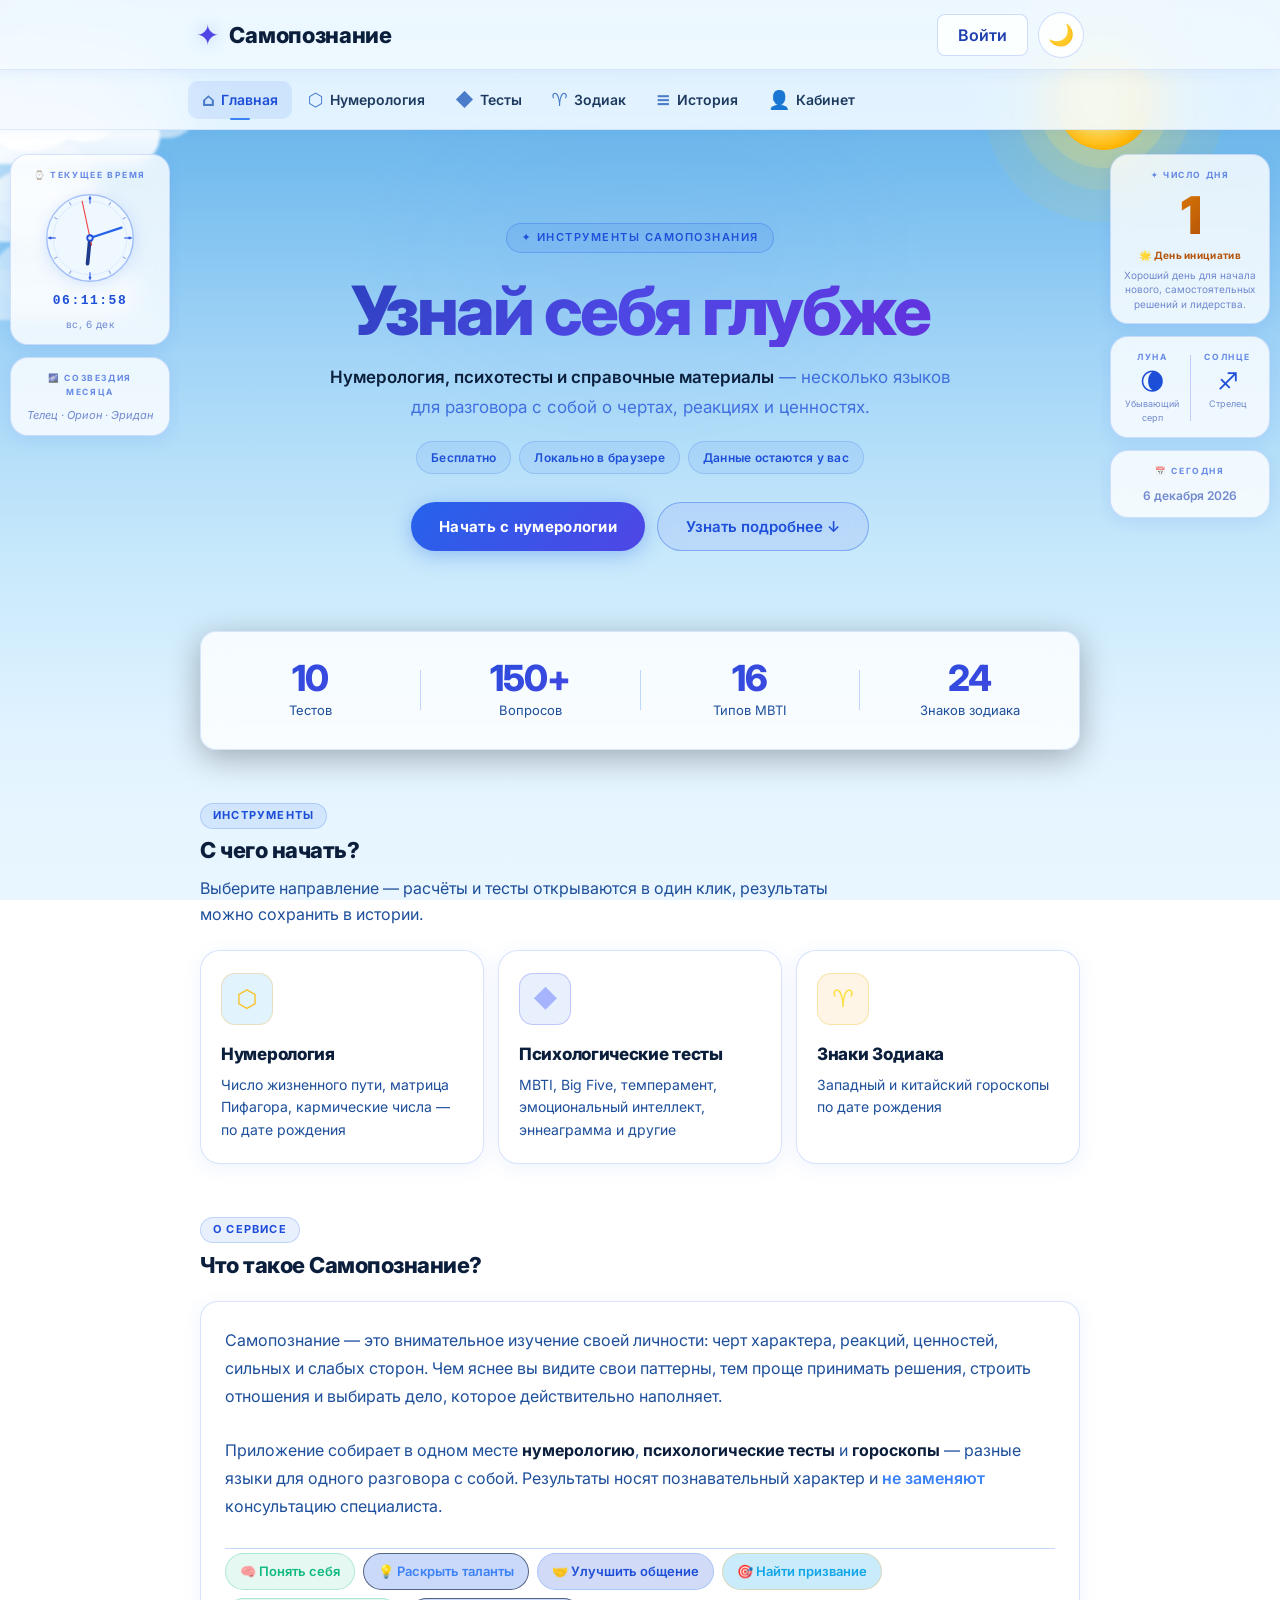
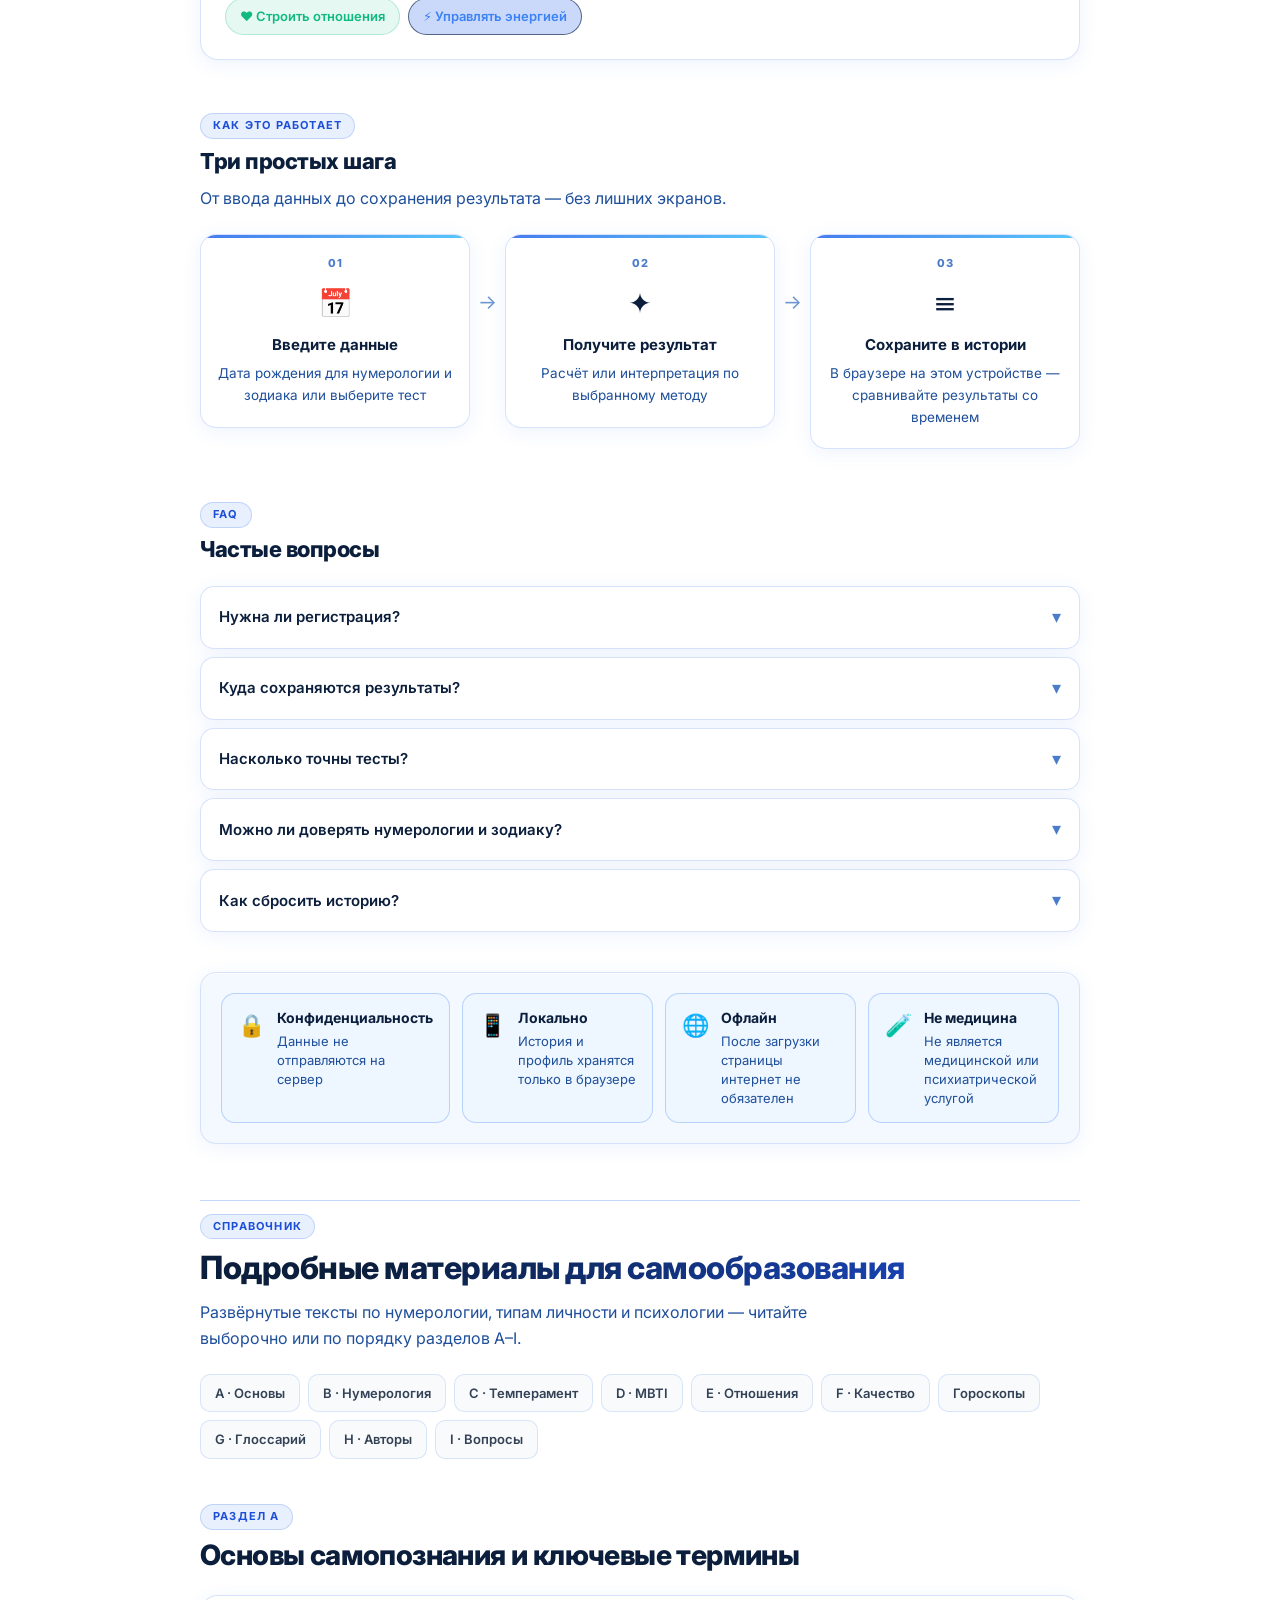
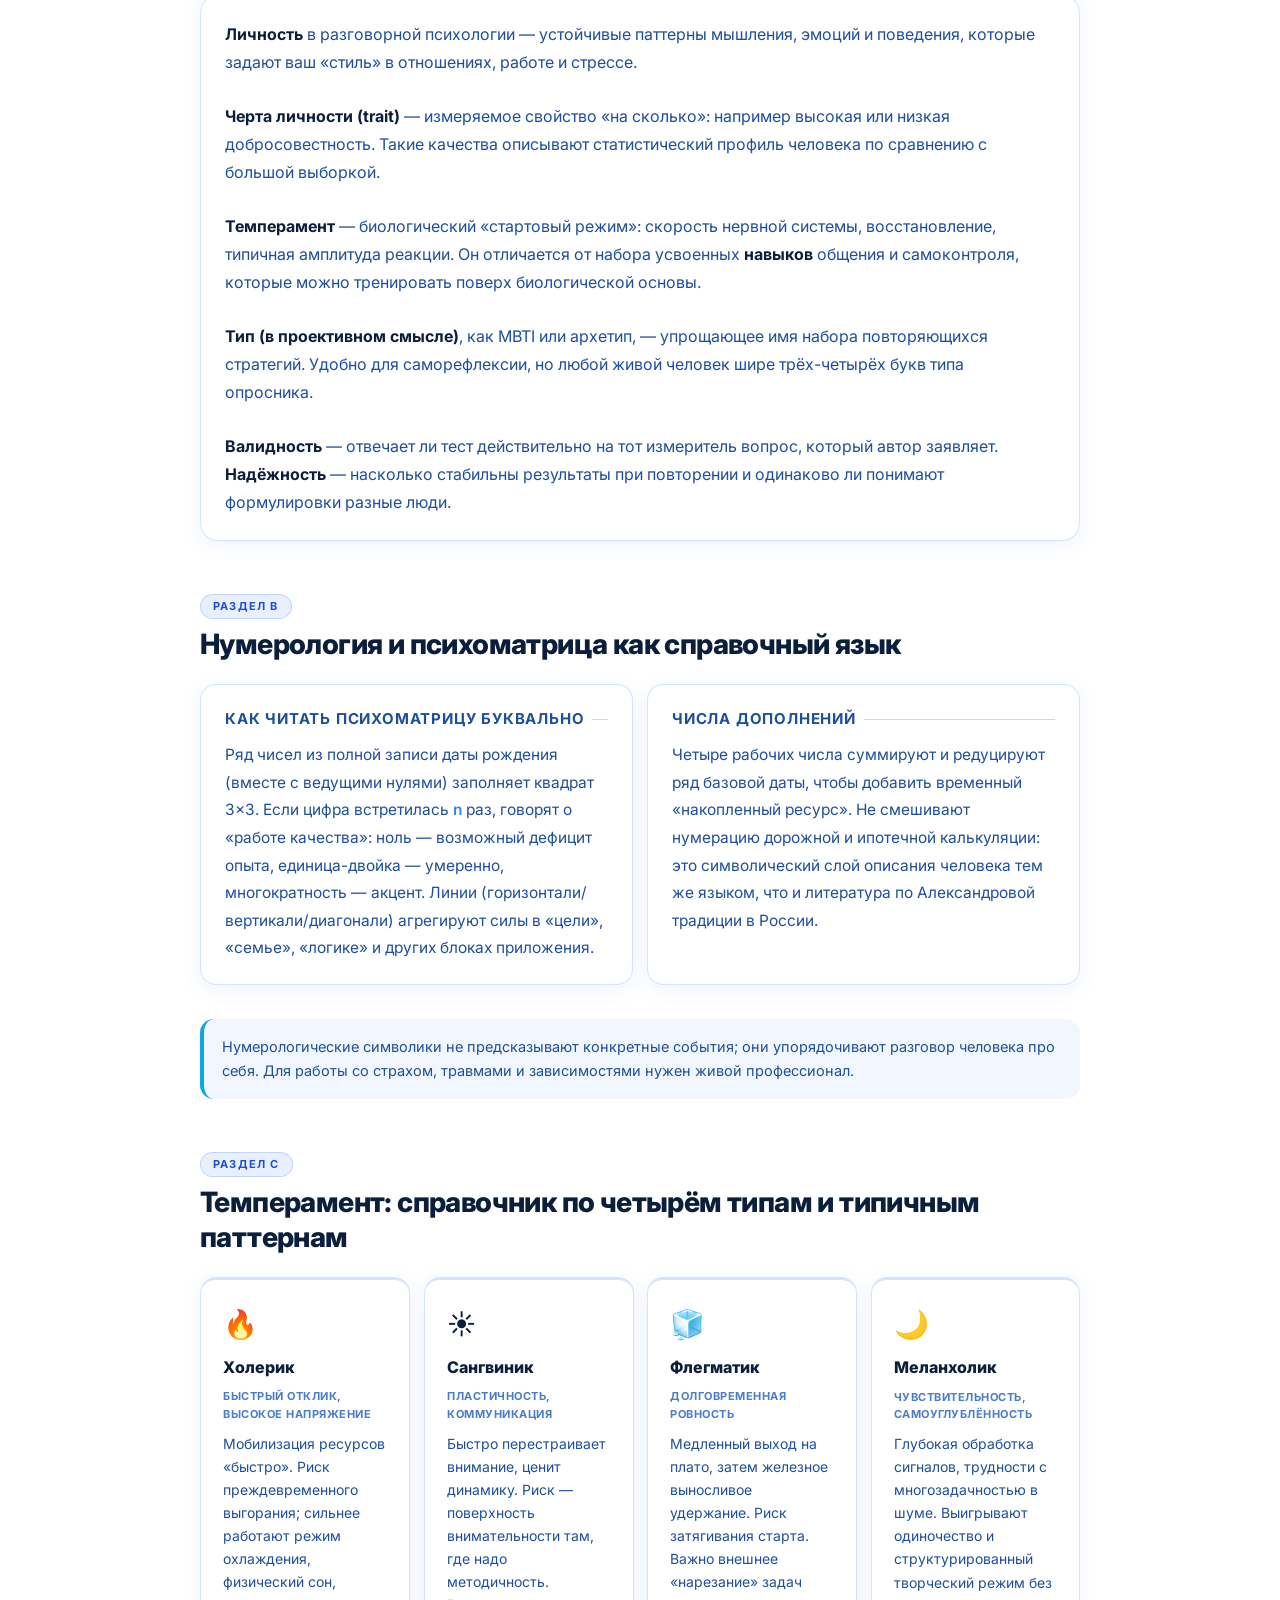
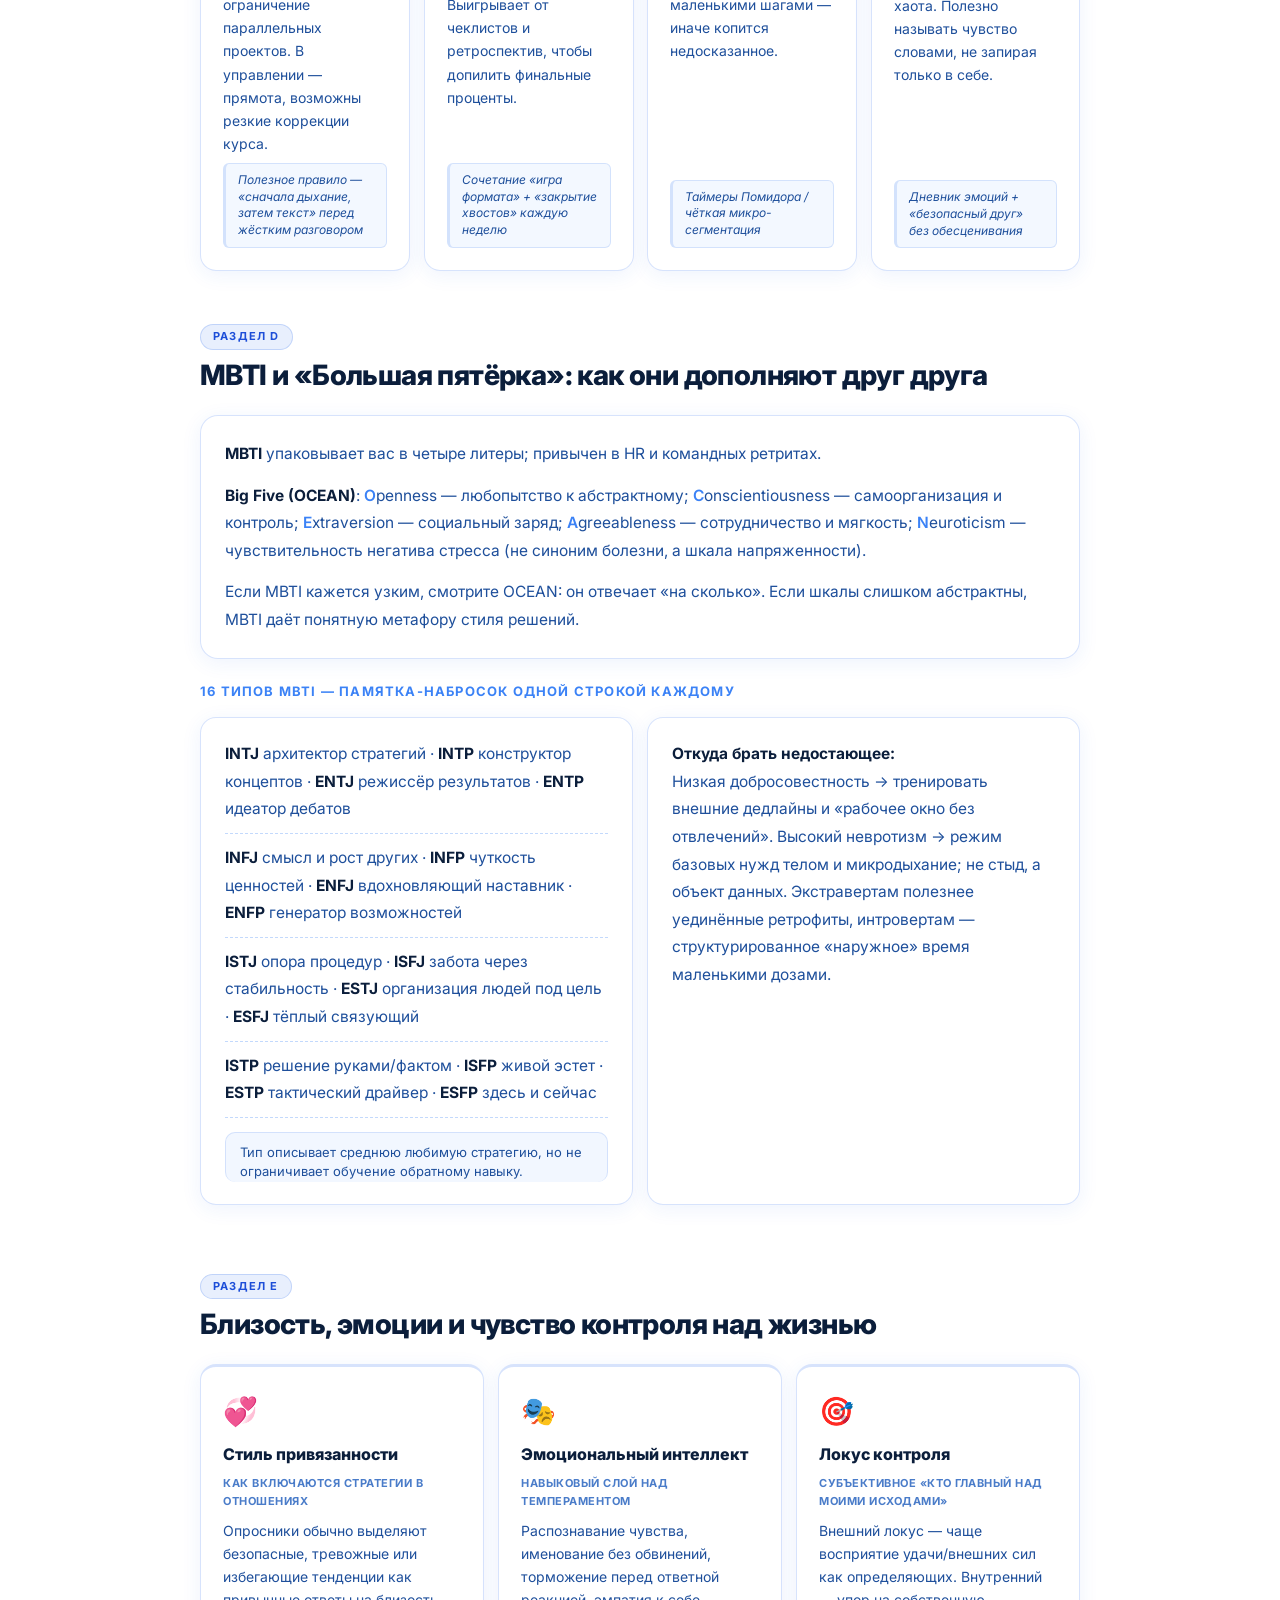
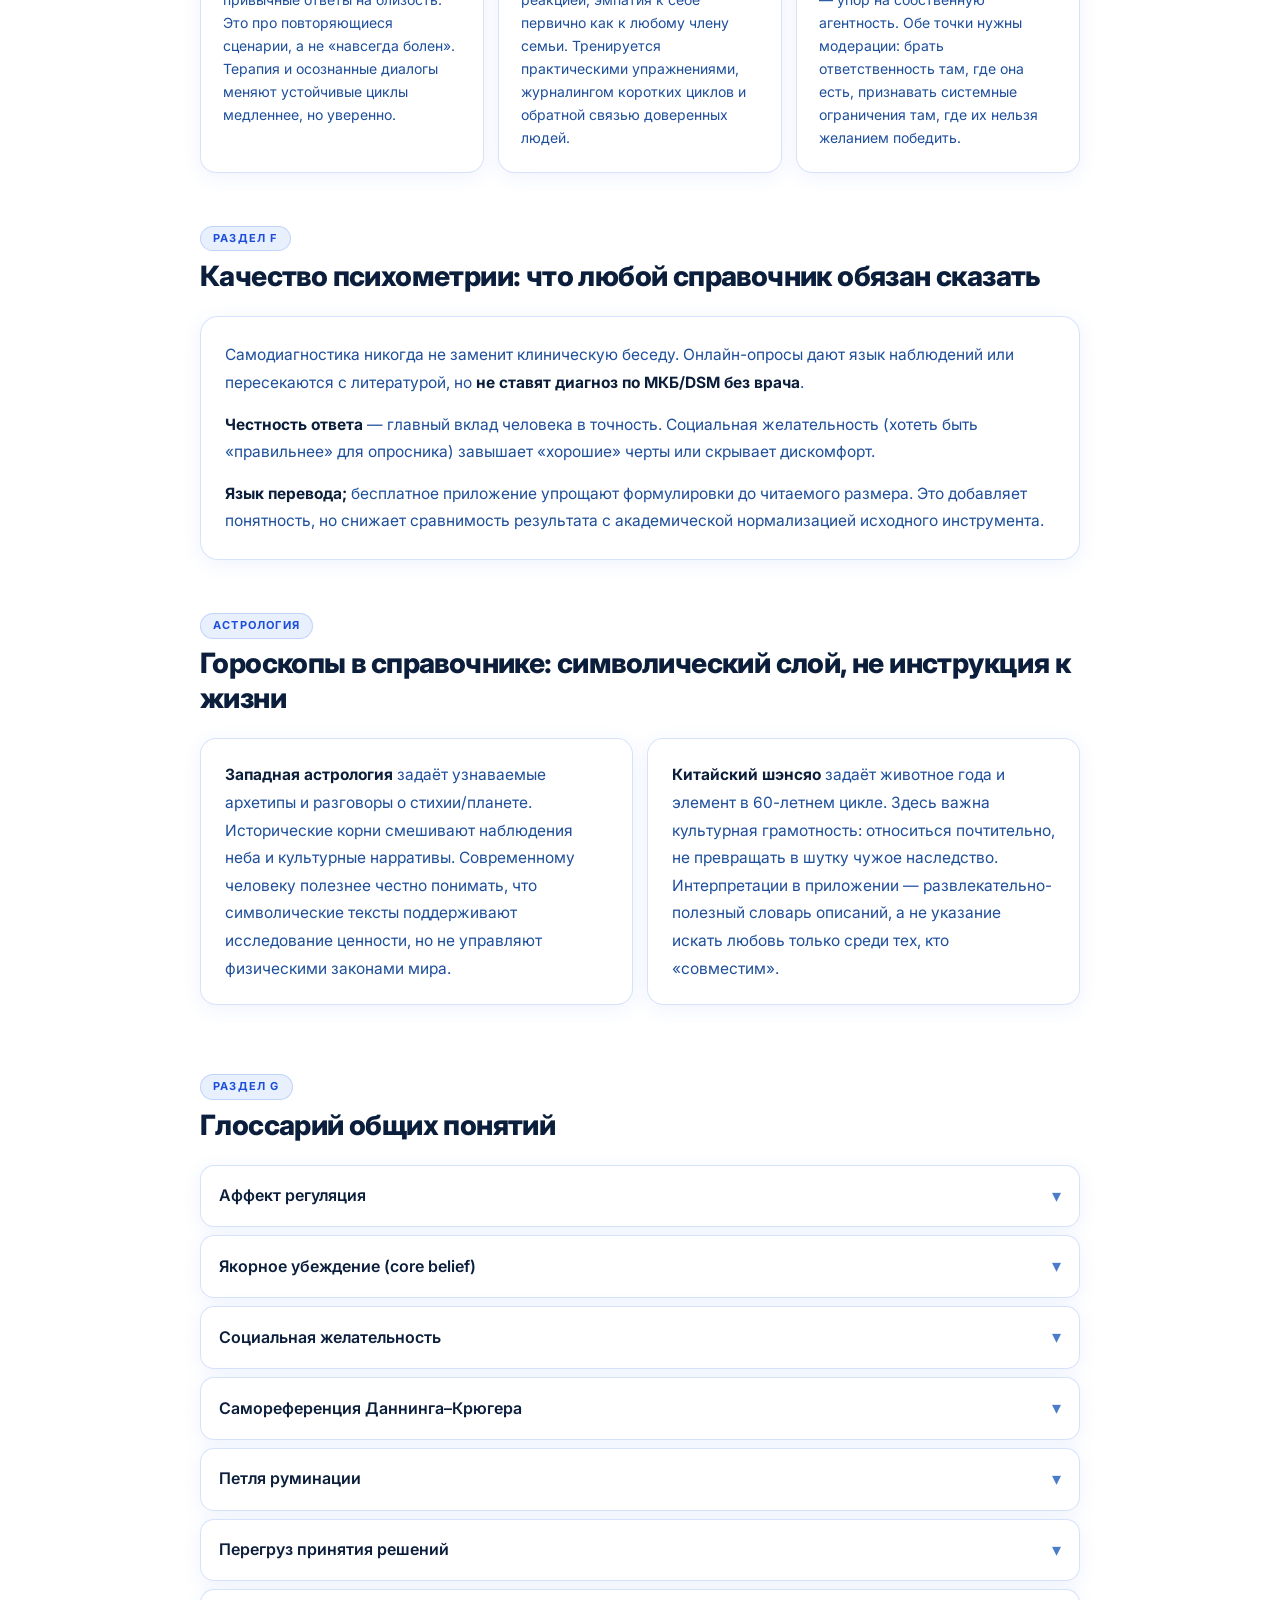
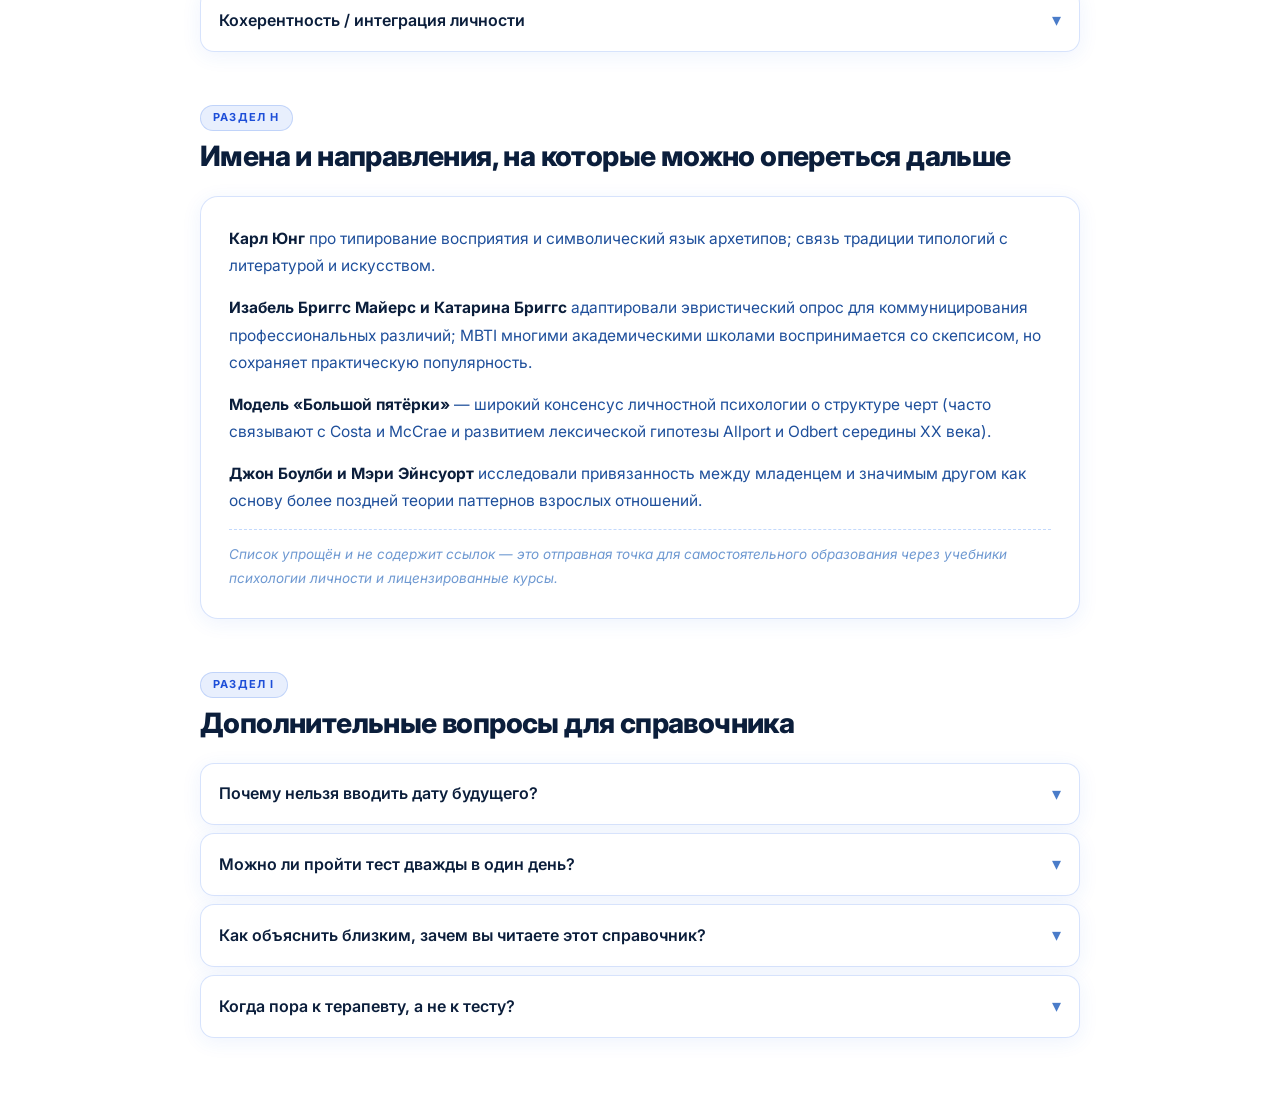
==== commit b4848086: "Fix mobile header login and theme buttons, shorten nav label" ====
--- a/index.html
+++ b/index.html
@@ -1,4 +1,4 @@
-﻿<!DOCTYPE html>
+<!DOCTYPE html>
 <html lang="ru">
 <head>
   <meta charset="UTF-8" />
@@ -141,8 +141,9 @@
       <button class="nav-item active" data-page="home" onclick="showPage('home')">
         <span class="nav-icon">⌂</span><span class="nav-label">Главная</span>
       </button>
-      <button class="nav-item" data-page="numerology" onclick="showPage('numerology')">
-        <span class="nav-icon">⬡</span><span class="nav-label">Нумерология</span>
+      <button class="nav-item" data-page="numerology" onclick="showPage('numerology')" title="Нумерология">
+        <span class="nav-icon">⬡</span>
+        <span class="nav-label"><span class="nav-label-full">Нумерология</span><span class="nav-label-short">Нумер.</span></span>
       </button>
       <button class="nav-item" data-page="tests" onclick="showTestsPage()">
         <span class="nav-icon">◆</span><span class="nav-label">Тесты</span>
--- a/css/style.css
+++ b/css/style.css
@@ -115,7 +115,6 @@
   line-height: 1.45;
 }
 
-.header,
 .nav,
 .main {
   position: relative;
@@ -282,6 +281,8 @@
 }
 .nav-icon { font-size: 18px; line-height: 1; }
 .nav-label { font-size: 16px; }
+.nav-label-short { display: none; }
+.nav-label-full { display: inline; }
 
 /* ============================
    ОСНОВНАЯ ОБЛАСТЬ / СТРАНИЦЫ
@@ -3207,8 +3208,8 @@
    ============================ */
 @media (max-width: 768px) {
   :root {
-    --header-h: 56px;
-    --nav-h: 62px;
+    --header-h: 52px;
+    --nav-h: 64px;
   }
 
   body {
@@ -3217,27 +3218,50 @@
   }
 
   .header {
-    padding-top: env(safe-area-inset-top, 0);
-    height: calc(var(--header-h) + env(safe-area-inset-top, 0));
+    position: fixed;
+    top: 0;
+    left: 0;
+    right: 0;
+    z-index: 1000;
+    padding-top: env(safe-area-inset-top, 0px);
+    height: calc(var(--header-h) + env(safe-area-inset-top, 0px));
+    overflow: visible;
+    backdrop-filter: none !important;
+    -webkit-backdrop-filter: none !important;
+    isolation: isolate;
+  }
+
+  [data-theme="light"] .header {
+    background: #f8fcff !important;
+    box-shadow: 0 1px 0 rgba(37, 99, 235, 0.12) !important;
+  }
+
+  [data-theme="dark"] .header {
+    background: rgba(5, 12, 28, 0.98) !important;
   }
 
   .header-inner {
-    padding: 0 max(12px, env(safe-area-inset-right, 0)) 0 max(12px, env(safe-area-inset-left, 0));
-    gap: 8px;
-    min-width: 0;
+    position: relative;
+    height: var(--header-h);
+    width: 100%;
+    max-width: none;
+    margin: 0;
+    padding: 0;
   }
 
   .logo {
-    flex: 1 1 auto;
-    min-width: 0;
-    overflow: hidden;
+    position: absolute;
+    left: max(12px, env(safe-area-inset-left, 0px));
+    top: 50%;
+    transform: translateY(-50%);
+    z-index: 2;
+    max-width: none;
+    flex: none;
+    overflow: visible;
   }
 
   .logo-text {
-    font-size: 17px;
-    overflow: hidden;
-    text-overflow: ellipsis;
-    white-space: nowrap;
+    display: none;
   }
 
   .logo-icon {
@@ -3246,22 +3270,62 @@
   }
 
   .header-actions {
+    position: absolute;
+    right: max(10px, env(safe-area-inset-right, 0px));
+    top: 50%;
+    transform: translateY(-50%);
+    display: flex !important;
+    align-items: center;
     gap: 6px;
+    z-index: 3;
+    margin: 0;
+    flex: none;
+    visibility: visible !important;
+    opacity: 1 !important;
+    pointer-events: auto;
+  }
+
+  .auth-header-btn {
+    display: inline-flex !important;
+    align-items: center;
+    justify-content: center;
+    padding: 7px 12px;
+    font-size: 13px;
+    font-weight: 600;
+    max-width: 96px;
     flex-shrink: 0;
-  }
-
-  .auth-header-btn {
-    padding: 8px 14px;
-    font-size: 13px;
-    max-width: 140px;
+    background: #ffffff !important;
+    border: 1px solid rgba(37, 99, 235, 0.35) !important;
+    color: #1d4ed8 !important;
+    box-shadow: 0 1px 4px rgba(37, 99, 235, 0.1);
+    -webkit-appearance: none;
+    appearance: none;
+  }
+
+  .theme-toggle {
+    display: flex !important;
+    align-items: center;
+    justify-content: center;
+    width: 36px;
+    height: 36px;
+    font-size: 16px;
     flex-shrink: 0;
-  }
-
-  .theme-toggle {
-    width: 40px;
-    height: 40px;
-    font-size: 18px;
-    flex-shrink: 0;
+    background: #ffffff !important;
+    border: 1px solid rgba(37, 99, 235, 0.35) !important;
+    box-shadow: 0 1px 4px rgba(37, 99, 235, 0.1);
+    -webkit-appearance: none;
+    appearance: none;
+  }
+
+  [data-theme="dark"] .auth-header-btn {
+    background: rgba(20, 35, 70, 0.95) !important;
+    border-color: rgba(96, 165, 250, 0.4) !important;
+    color: #eef6ff !important;
+  }
+
+  [data-theme="dark"] .theme-toggle {
+    background: rgba(20, 35, 70, 0.95) !important;
+    border-color: rgba(96, 165, 250, 0.4) !important;
   }
 
   /* Нижняя навигация — удобнее для большого пальца */
@@ -3276,19 +3340,20 @@
   }
 
   .nav-inner {
-    padding: 4px 2px;
+    padding: 4px max(4px, env(safe-area-inset-left, 0px)) 4px max(4px, env(safe-area-inset-right, 0px));
     gap: 0;
-    justify-content: space-around;
+    justify-content: space-between;
     overflow-x: visible;
   }
 
   .nav-item {
-    flex: 1;
+    flex: 1 1 0;
+    min-width: 0;
     flex-direction: column;
     justify-content: center;
-    gap: 2px;
-    padding: 6px 2px;
-    min-height: 52px;
+    gap: 3px;
+    padding: 5px 1px;
+    min-height: 54px;
     border-radius: 10px;
   }
 
@@ -3306,18 +3371,31 @@
 
   .nav-label {
     display: block;
-    font-size: 9px;
+    font-size: clamp(8px, 2.35vw, 10px);
     font-weight: 700;
-    line-height: 1.1;
-    max-width: 58px;
+    line-height: 1.15;
+    width: 100%;
+    max-width: none;
     overflow: hidden;
     text-overflow: ellipsis;
     white-space: nowrap;
     text-align: center;
-  }
+    padding: 0 1px;
+  }
+
+  .nav-label-full { display: none; }
+  .nav-label-short { display: inline; }
 
   .main {
-    padding: calc(var(--header-h) + env(safe-area-inset-top, 0) + 16px) 14px calc(var(--nav-h) + env(safe-area-inset-bottom, 0) + 20px);
+    padding: calc(var(--header-h) + env(safe-area-inset-top, 0px) + 16px) 14px calc(var(--nav-h) + env(safe-area-inset-bottom, 0px) + 16px);
+  }
+
+  /* Солнце не перекрывает кнопки в шапке */
+  .ds-sun {
+    top: 18%;
+    right: 6%;
+    width: 72px;
+    height: 72px;
   }
 
   .page-header {
@@ -3810,21 +3888,10 @@
   }
 }
 
-@media (max-width: 520px) {
-  .logo-text {
-    display: none;
-  }
-}
-
 @media (max-width: 400px) {
   .auth-header-btn {
-    padding: 8px 12px;
-    font-size: 13px;
-  }
-
-  .nav-label {
-    font-size: 8px;
-    max-width: 48px;
+    padding: 7px 10px;
+    font-size: 12px;
   }
 
   .hero-tags {
@@ -3948,8 +4015,4 @@
     overscroll-behavior-y: contain;
     -webkit-overflow-scrolling: touch;
   }
-
-  .header {
-    padding-top: env(safe-area-inset-top, 0);
-  }
-}
+}
